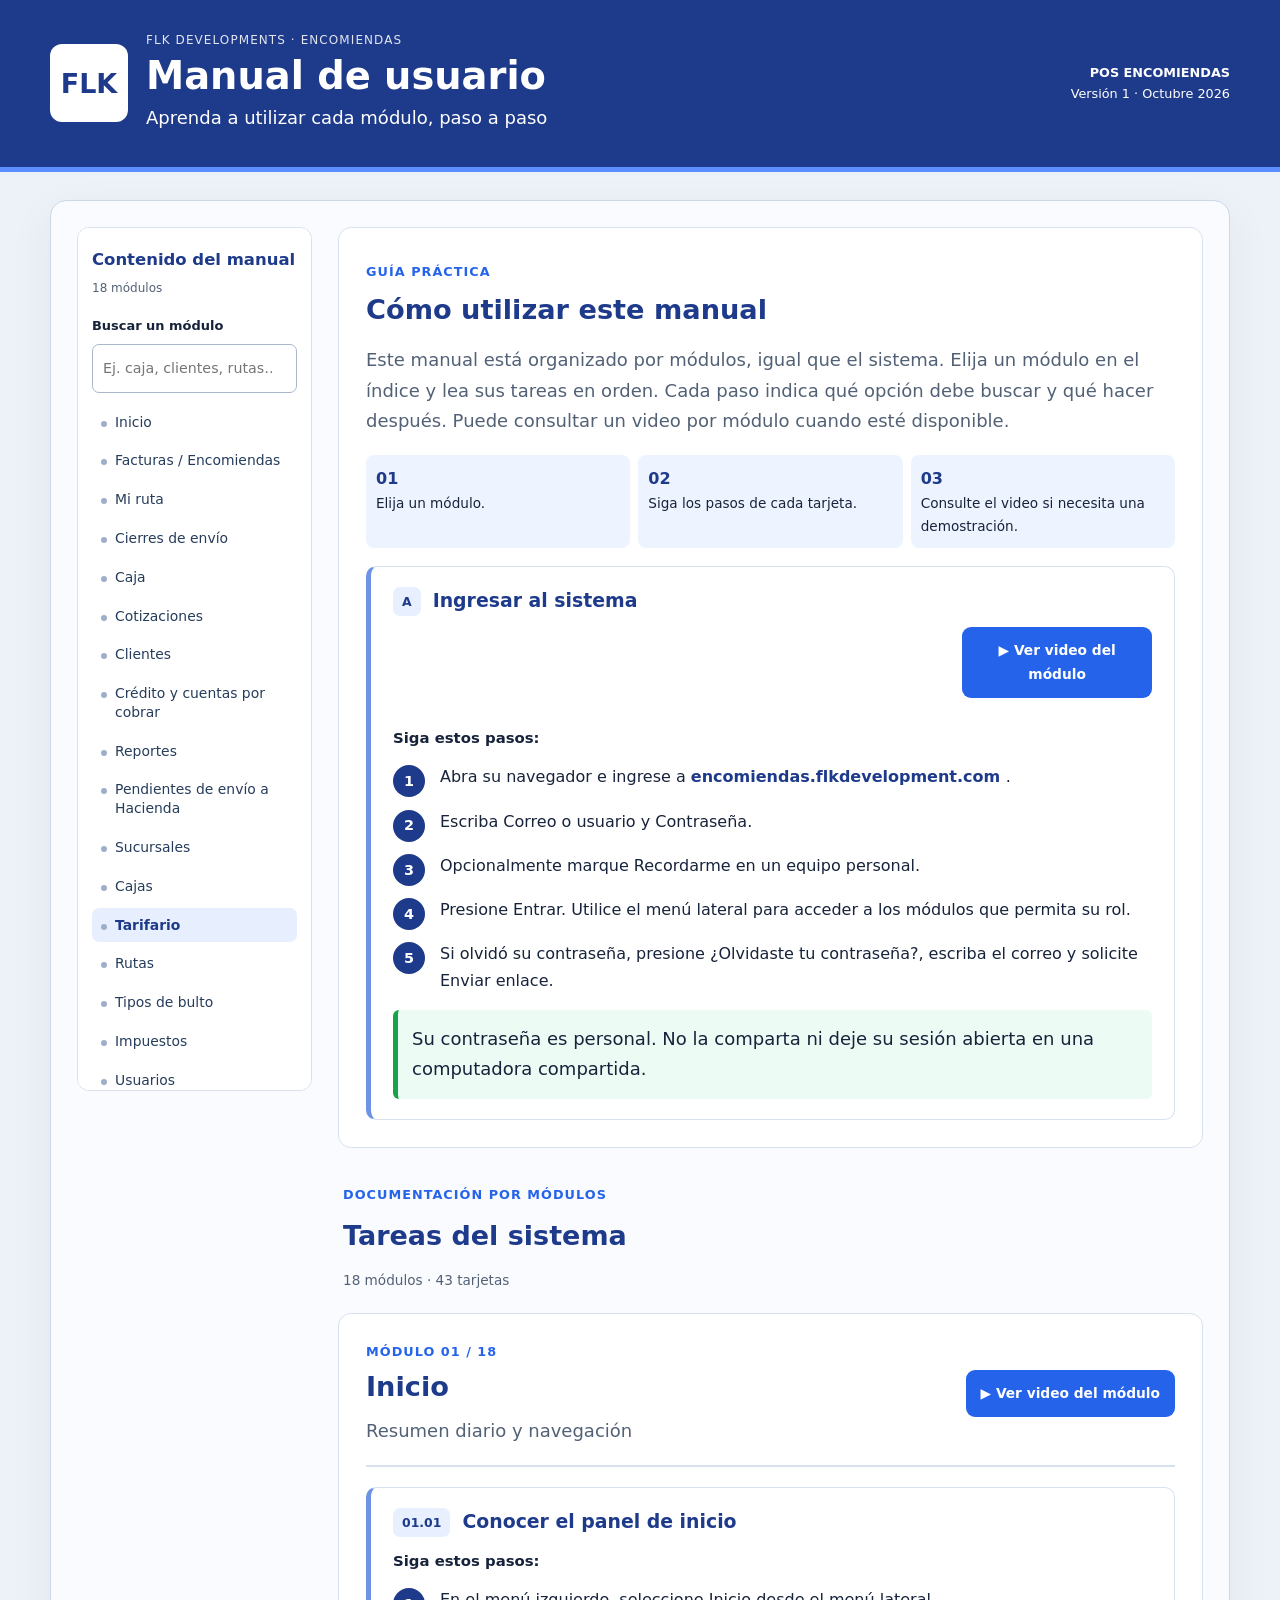
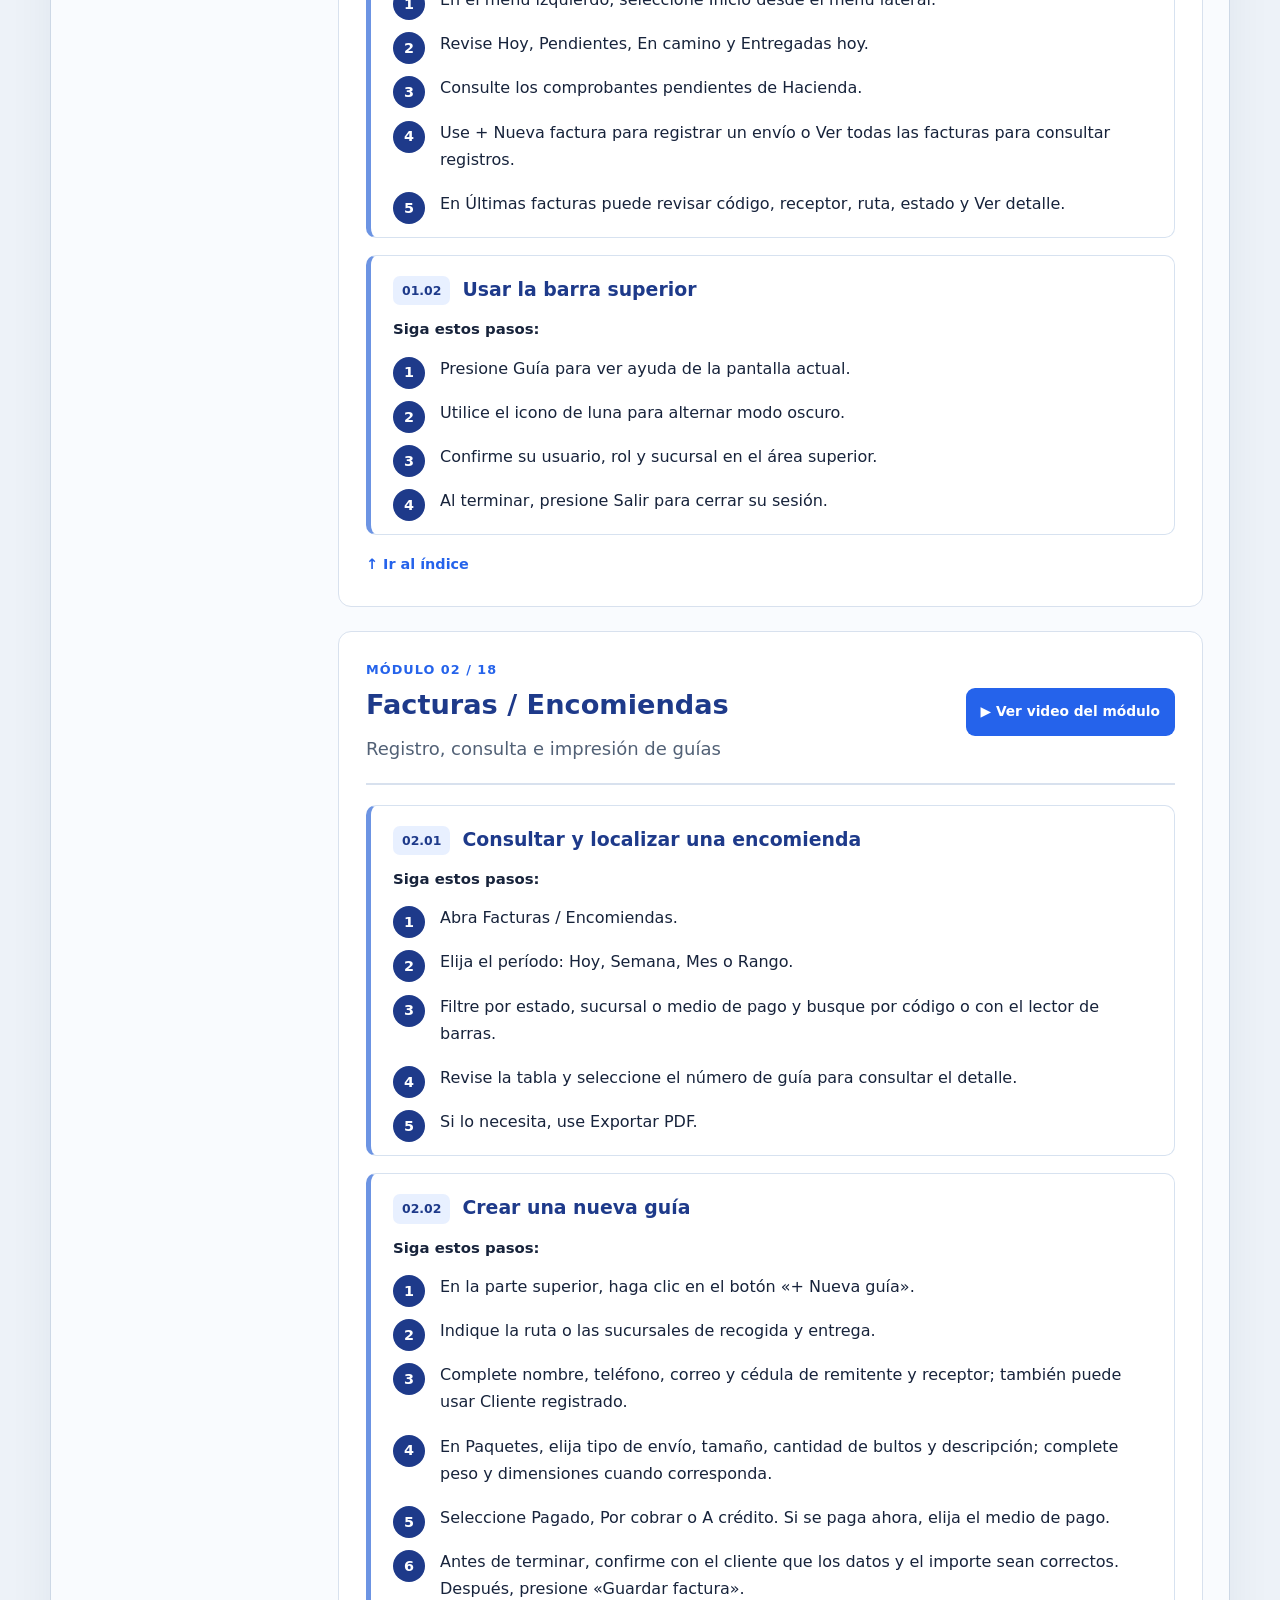
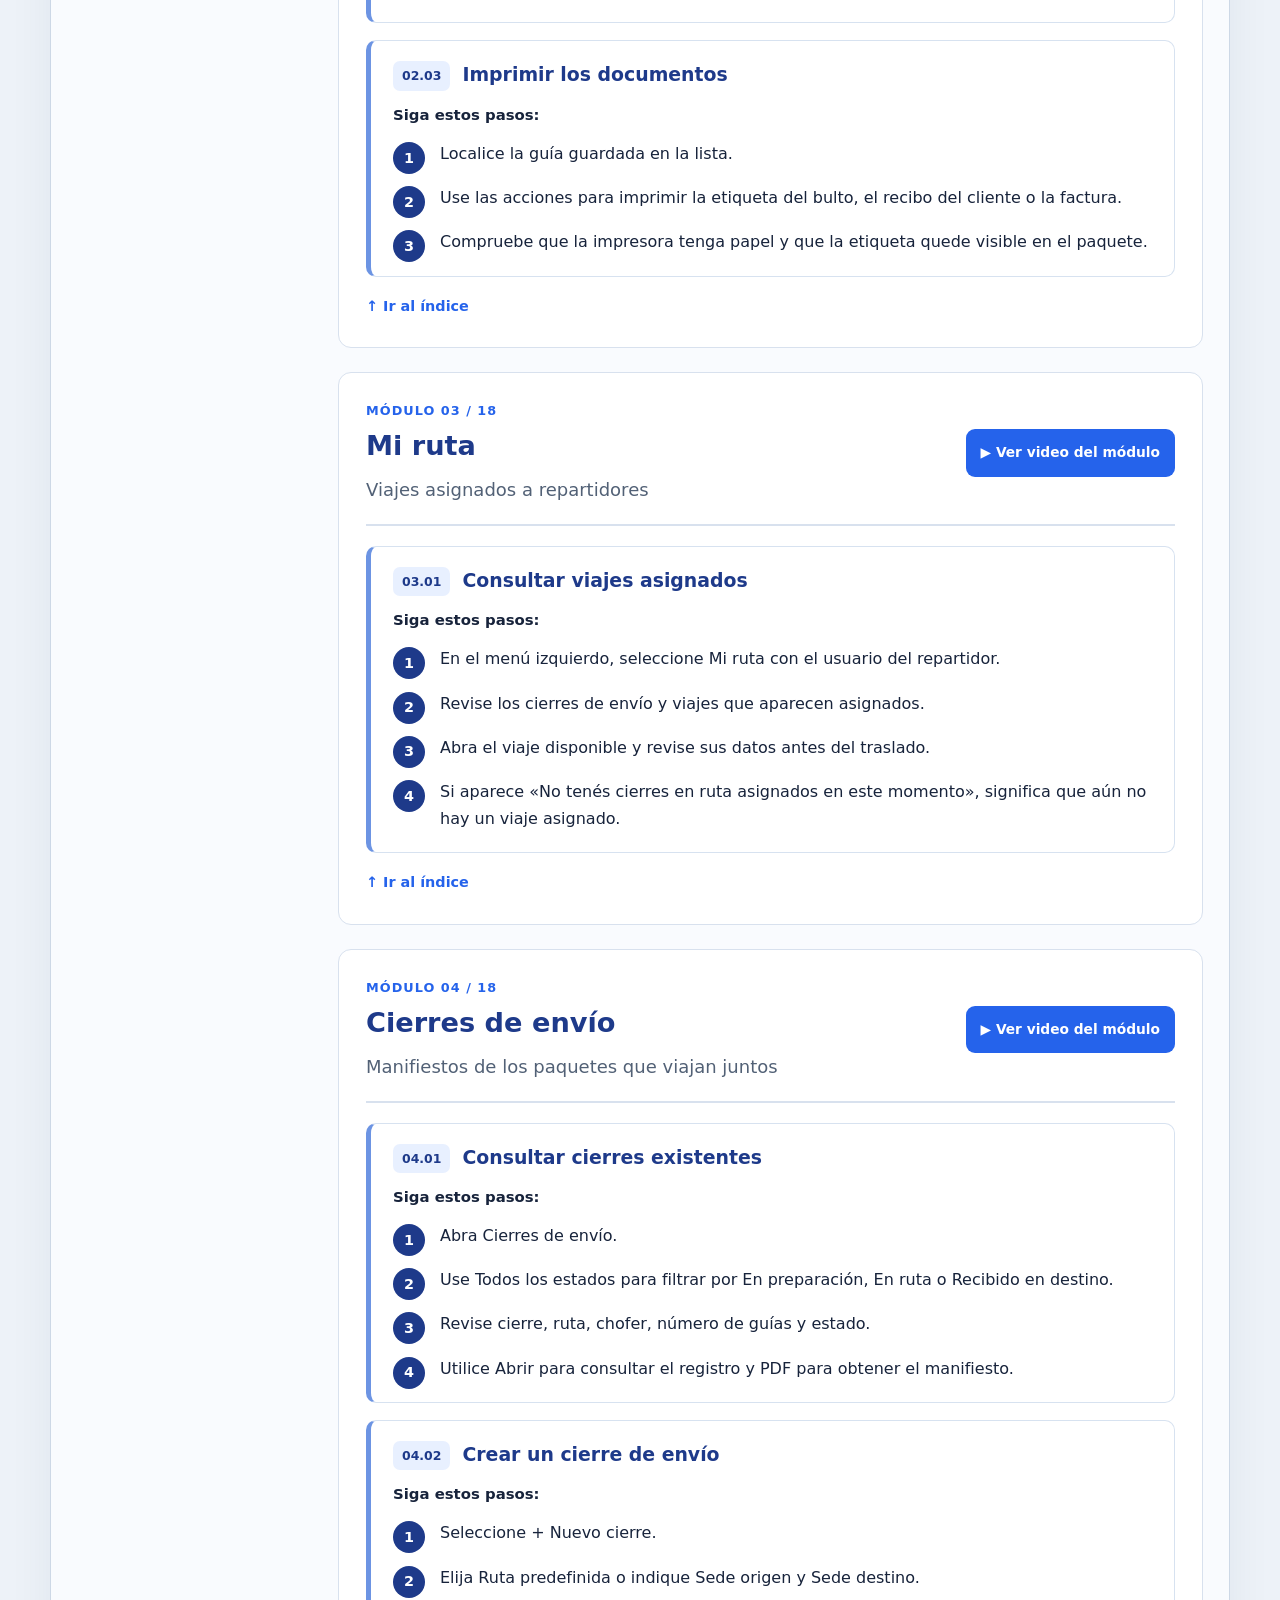
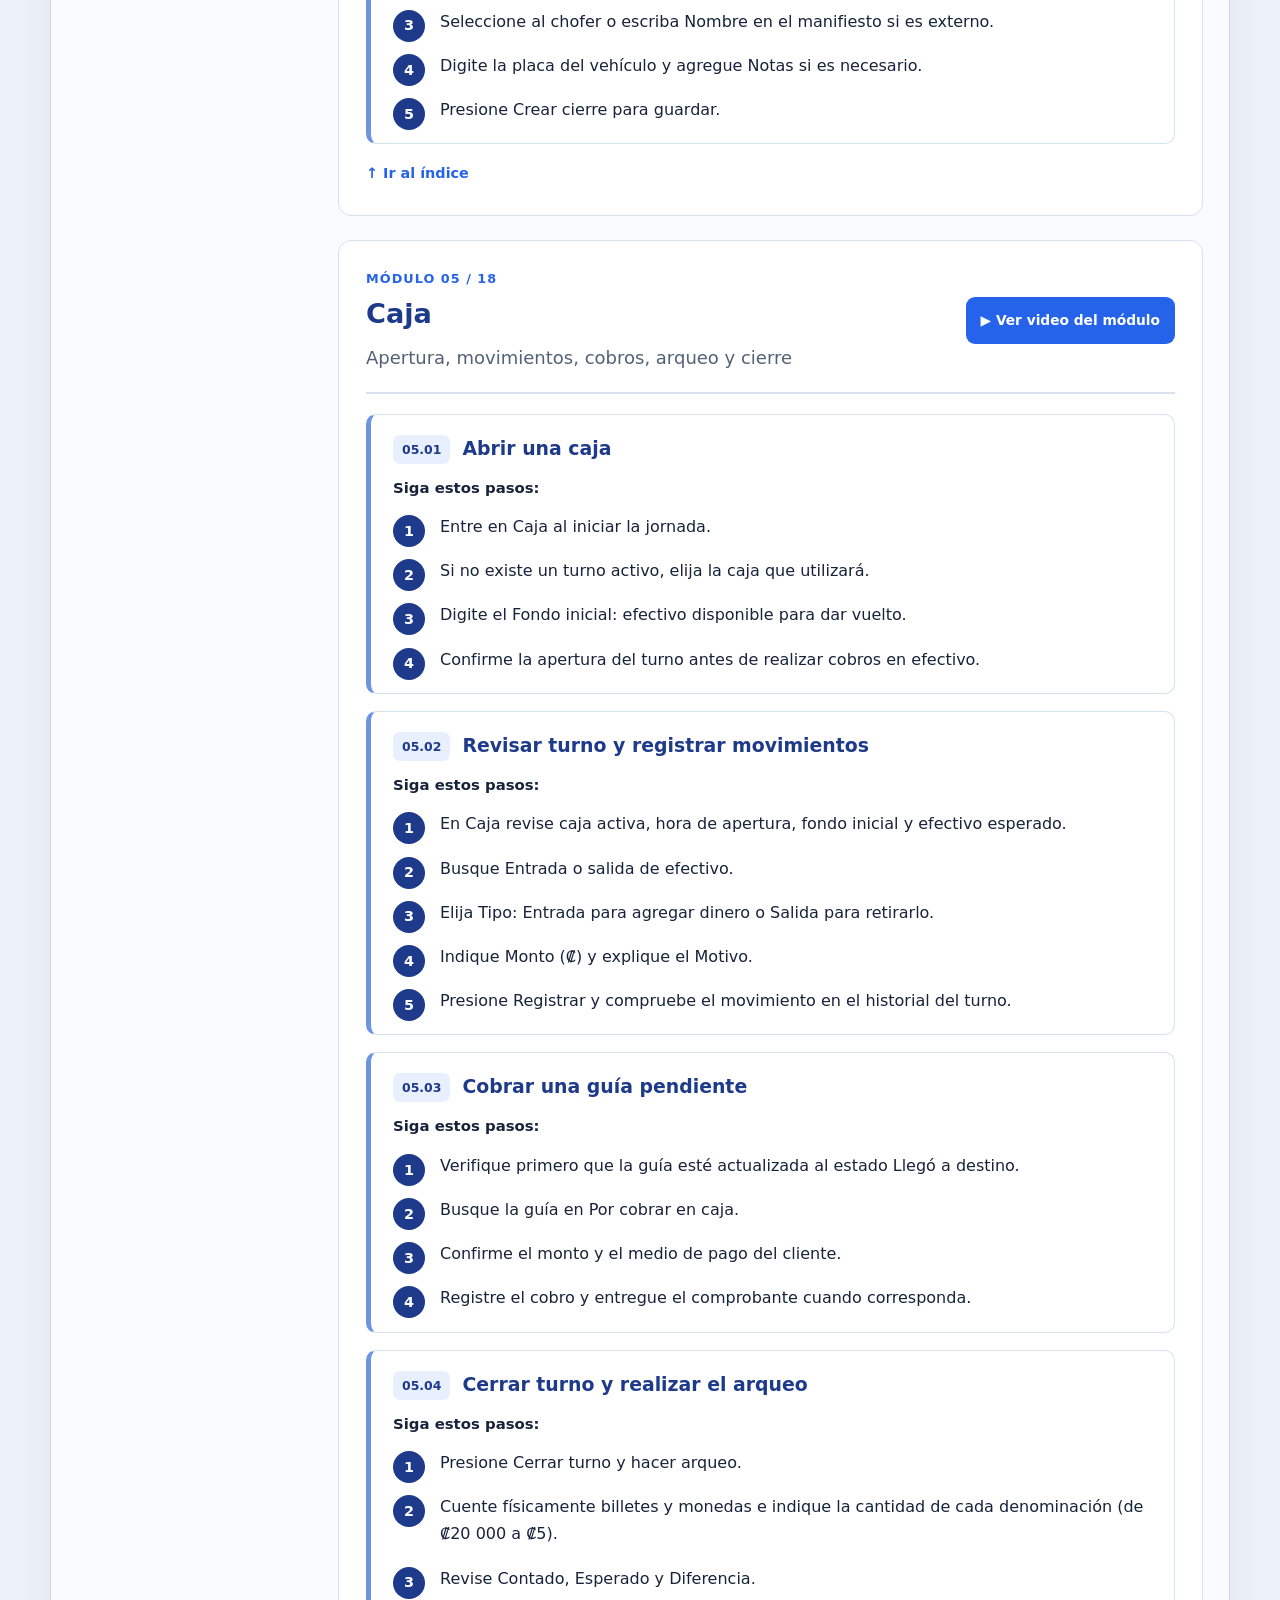
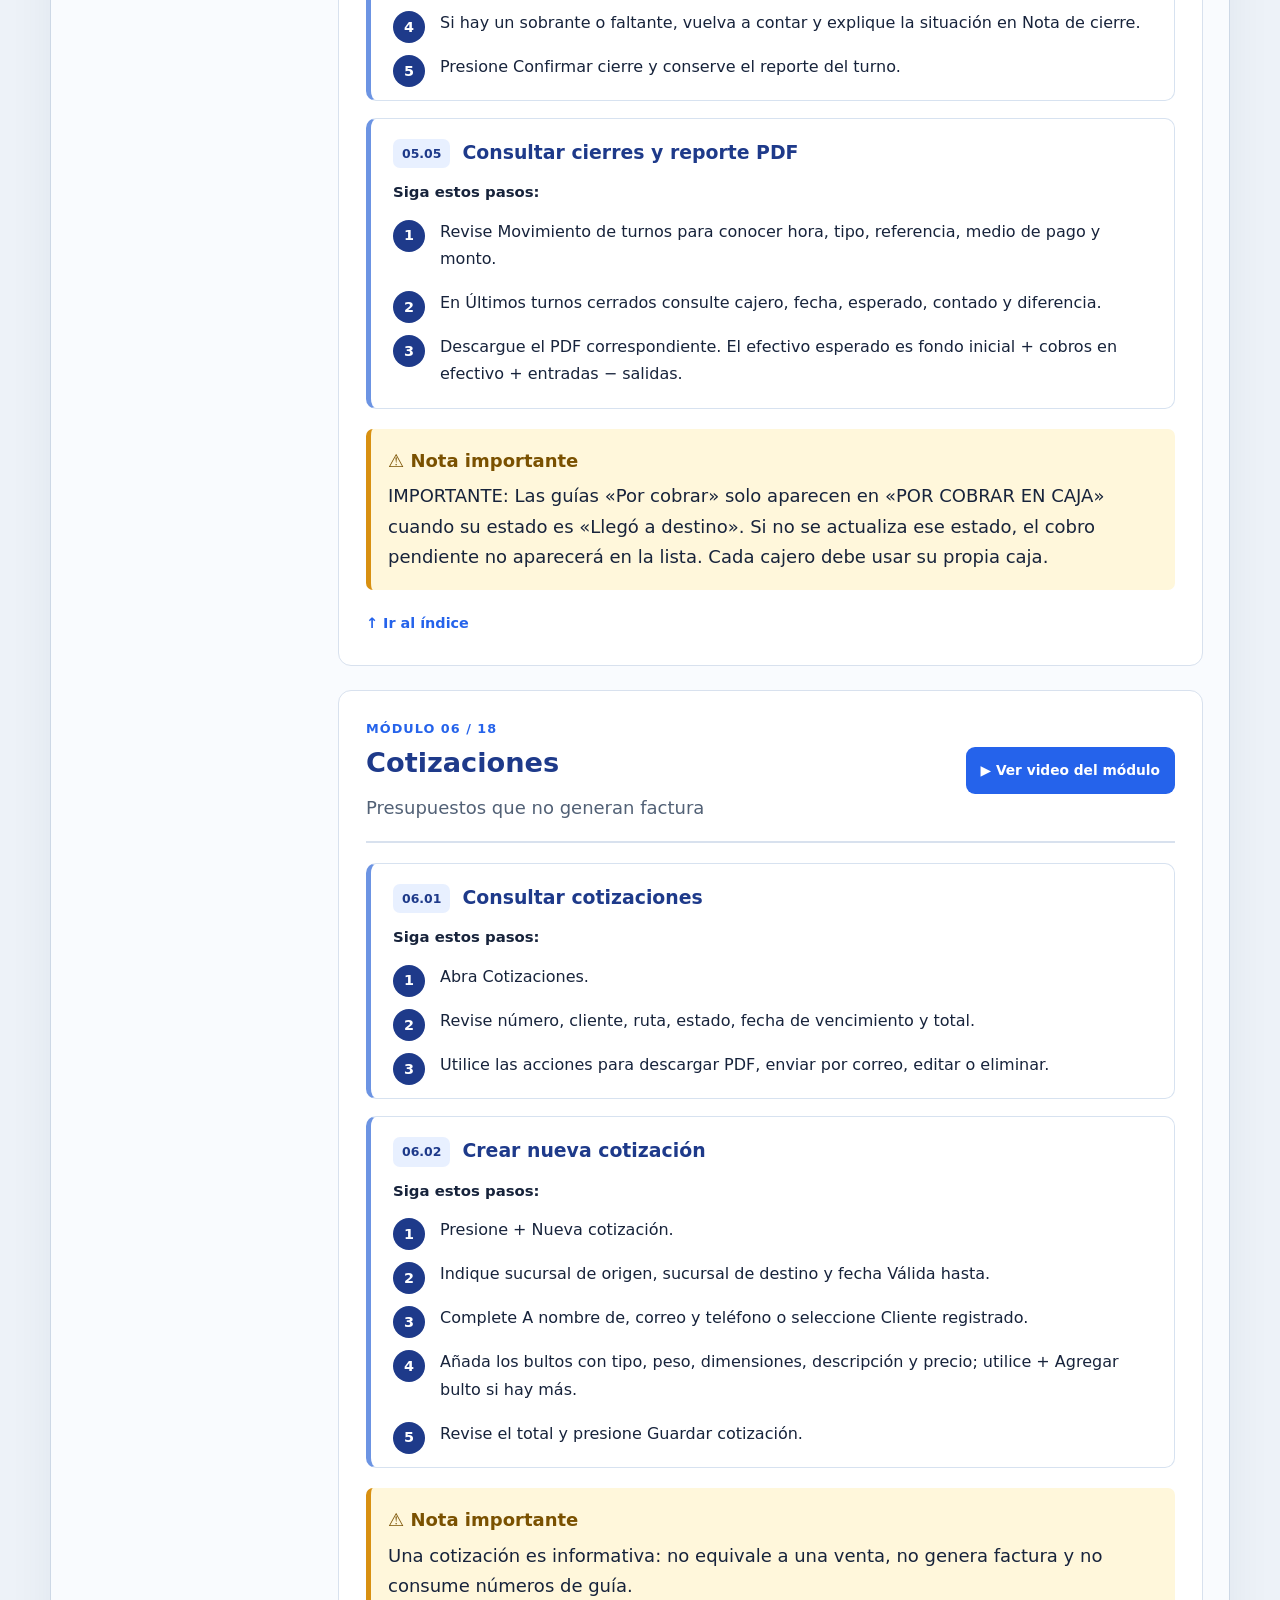
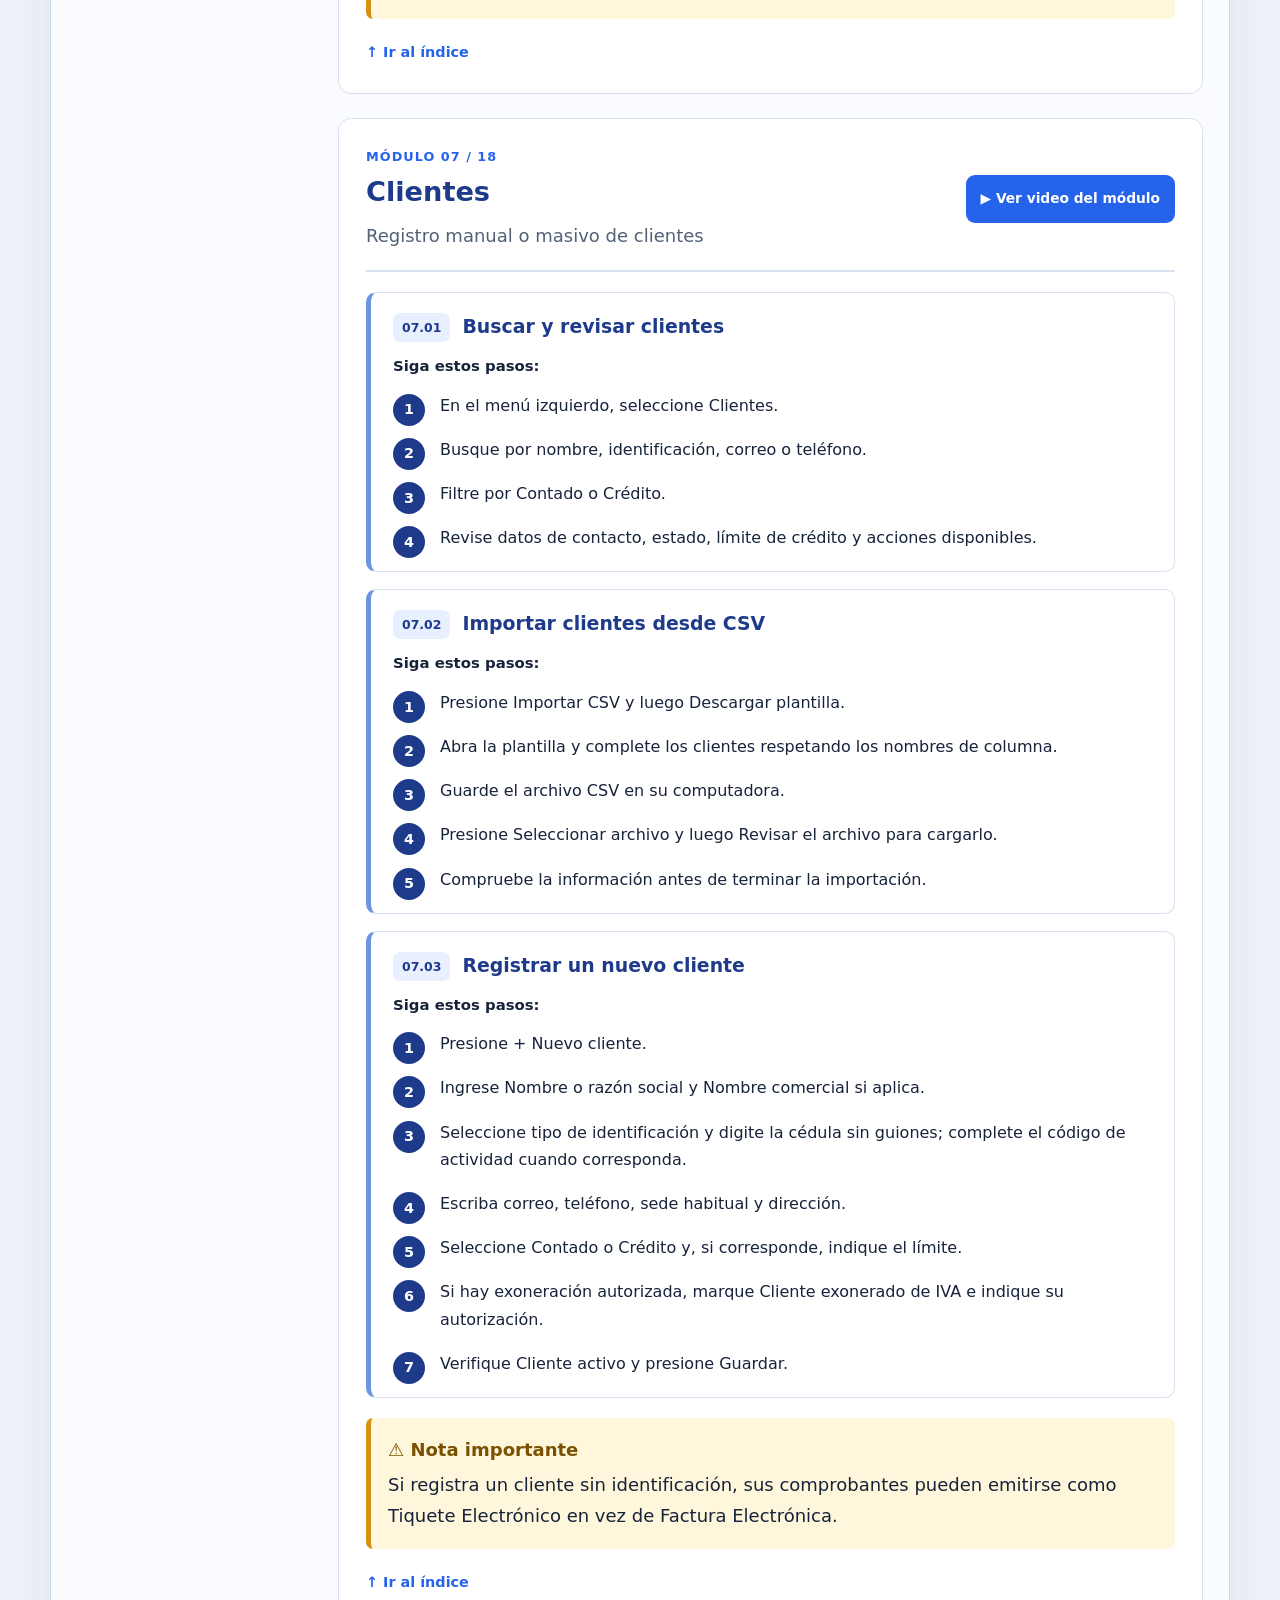
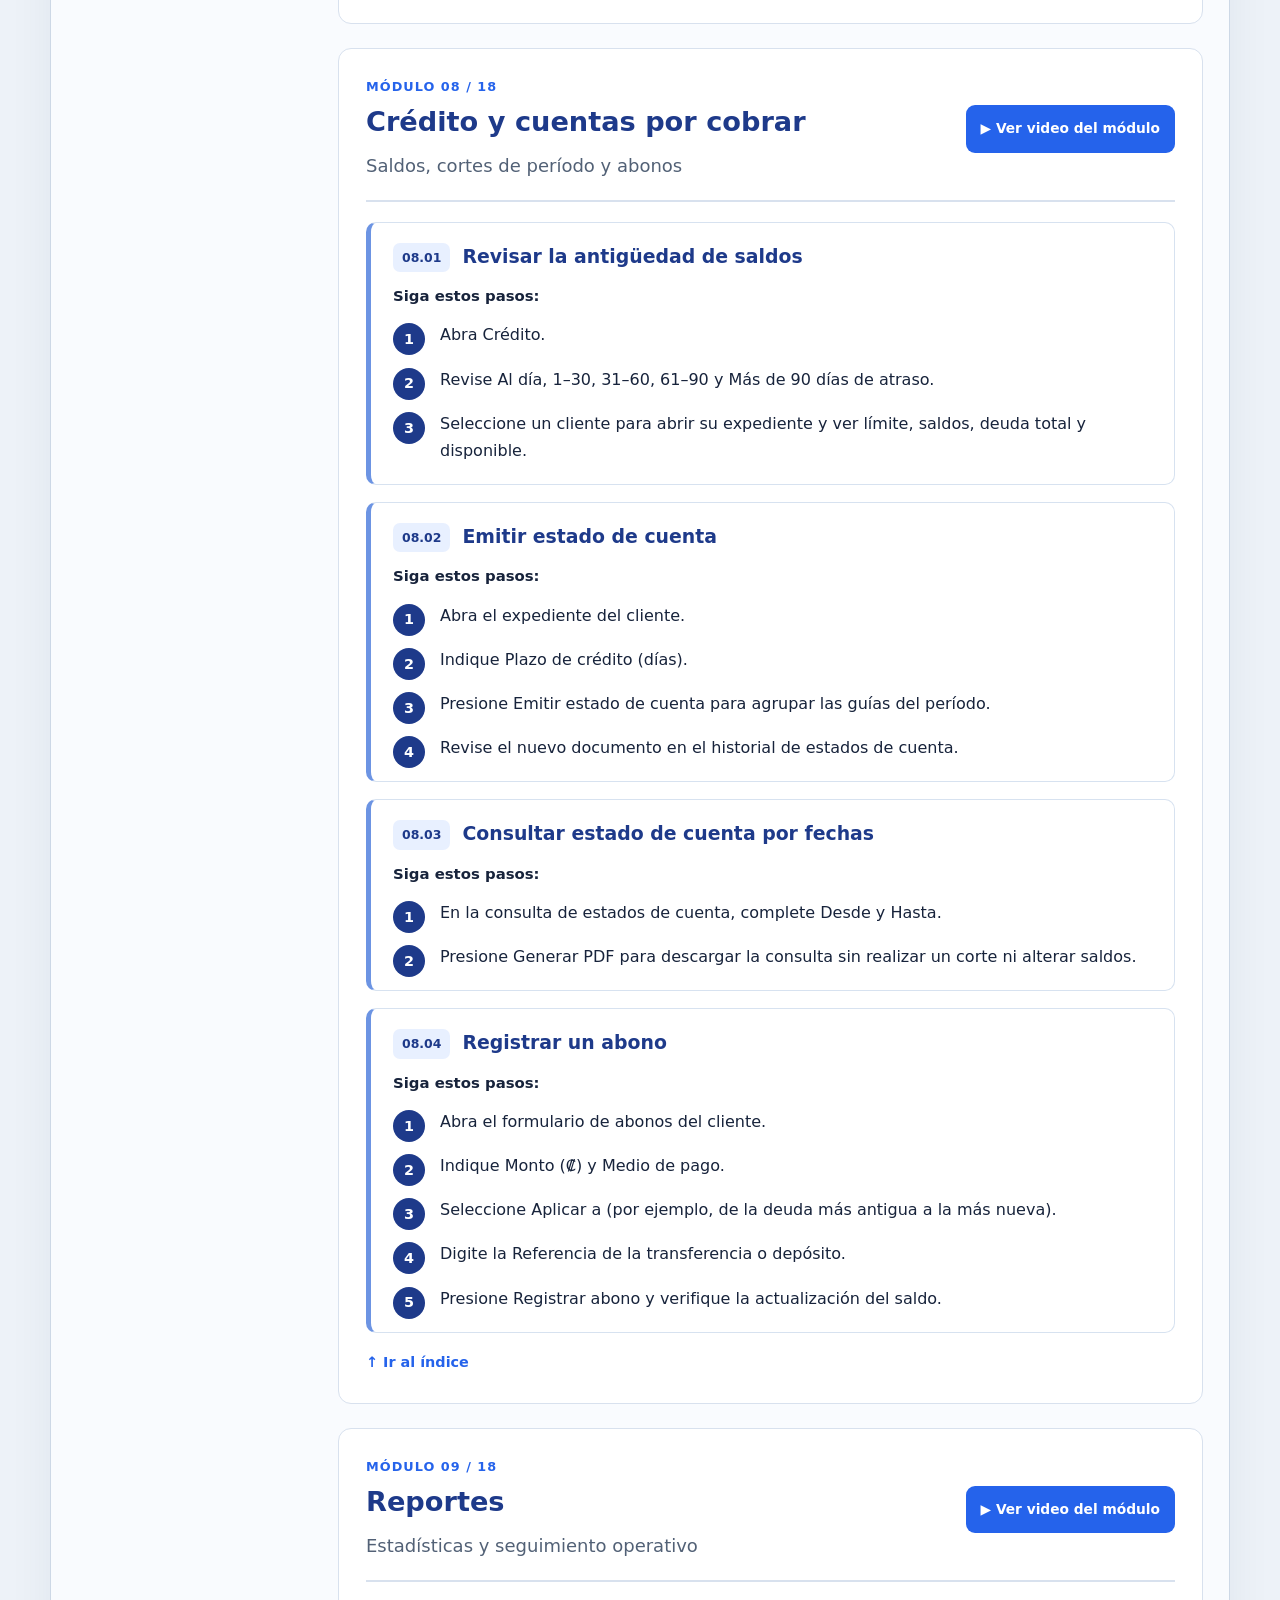
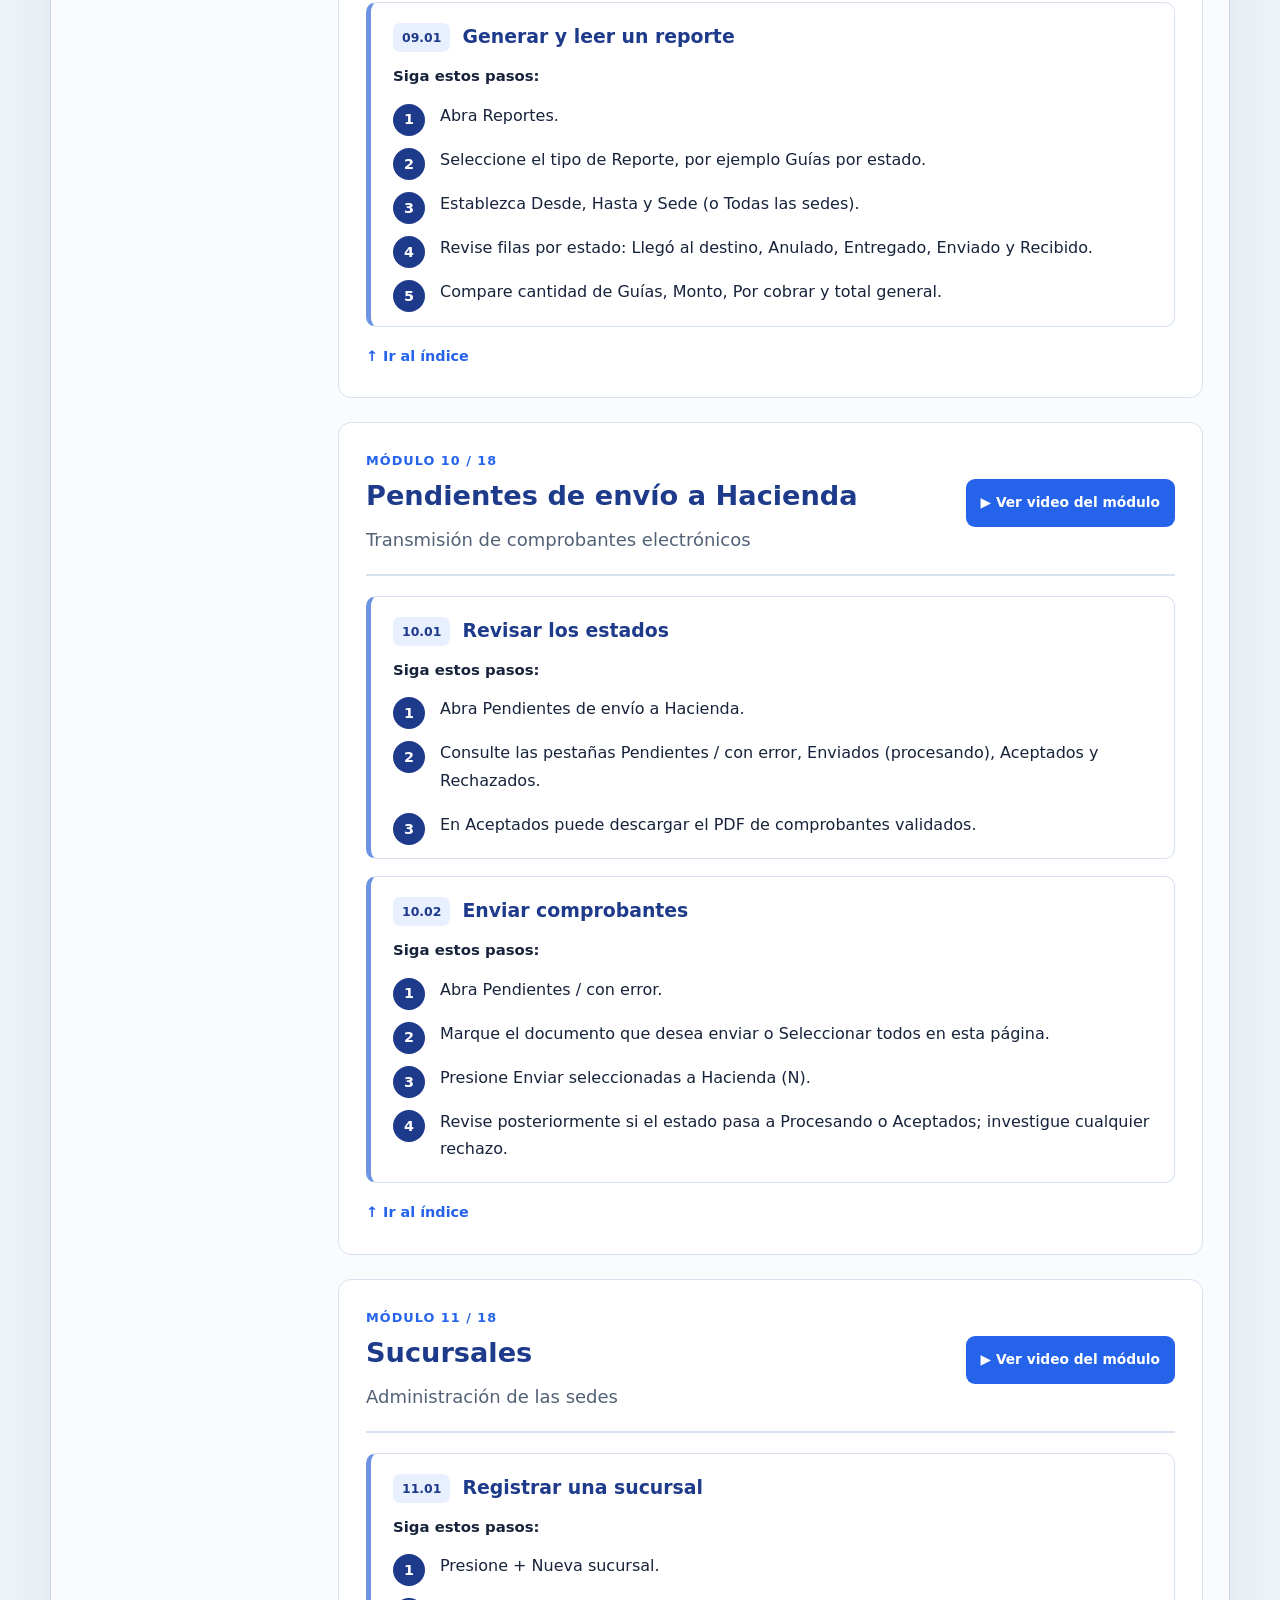
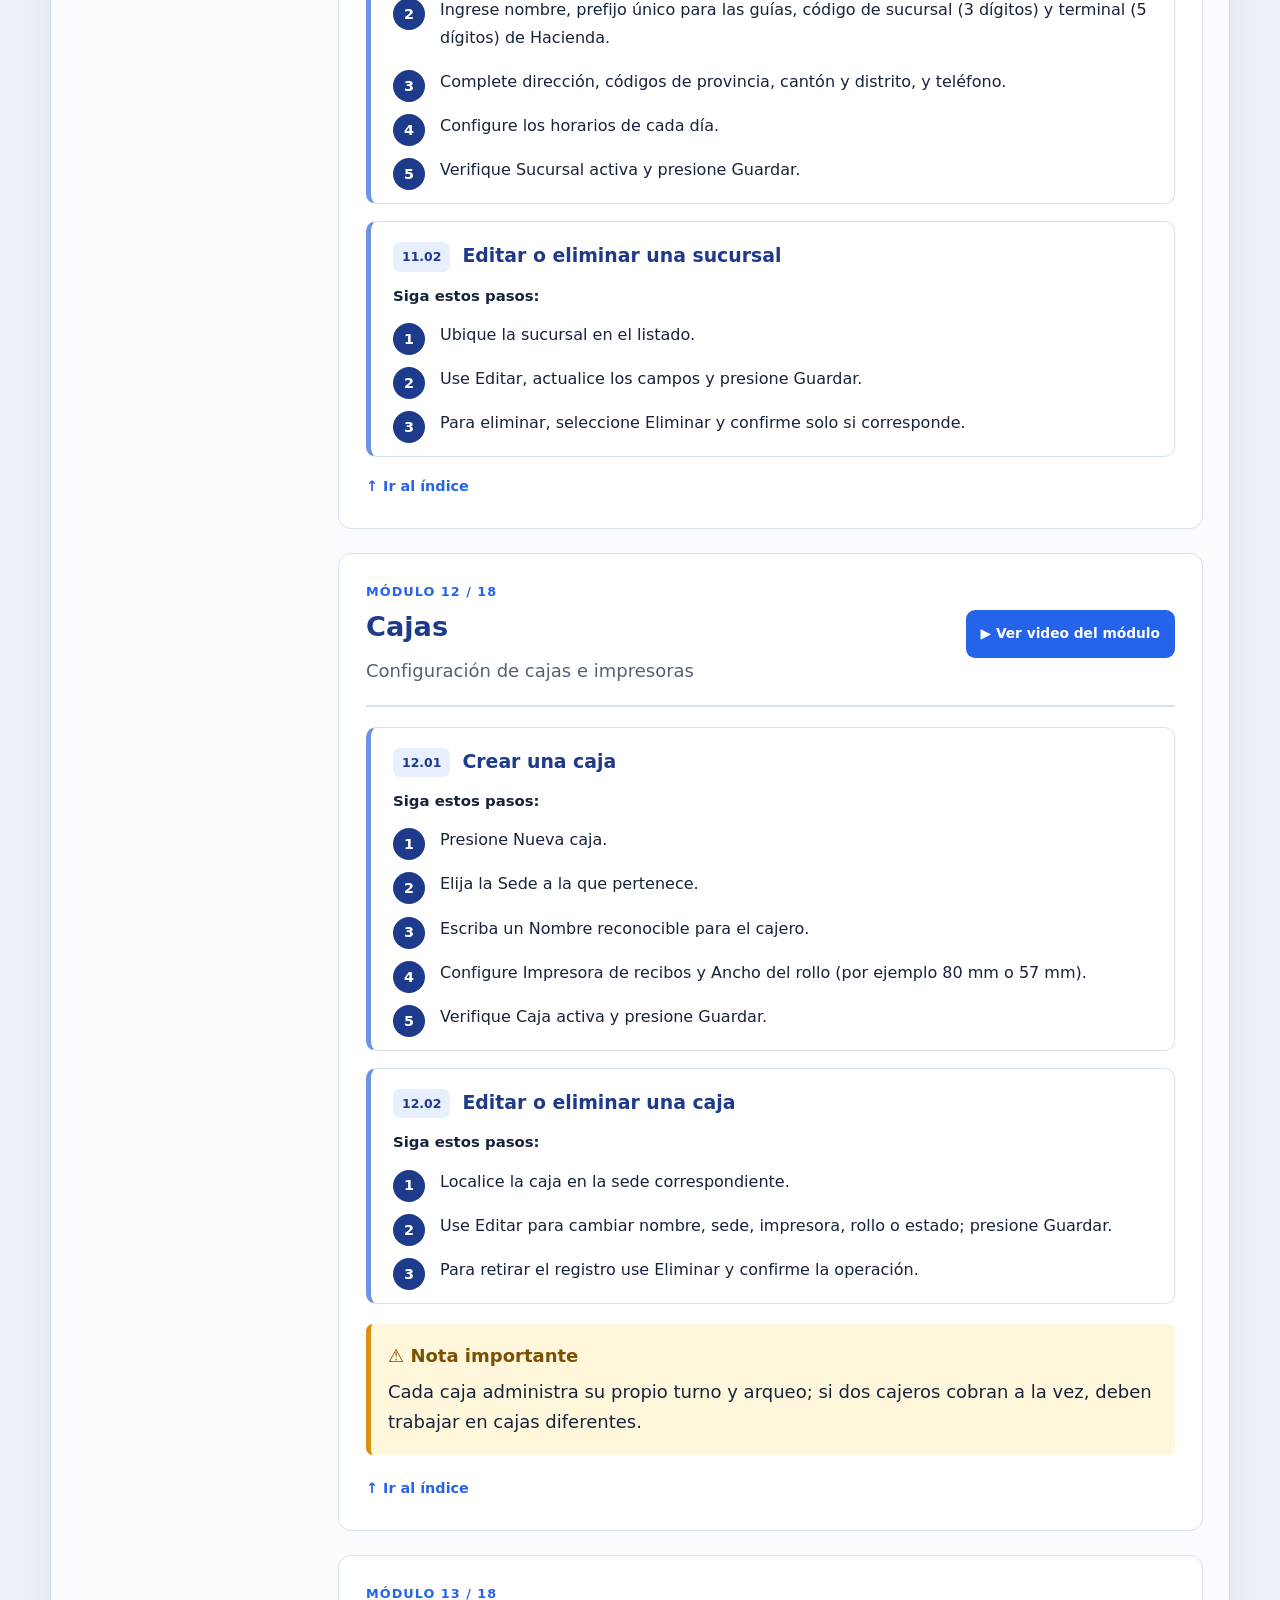
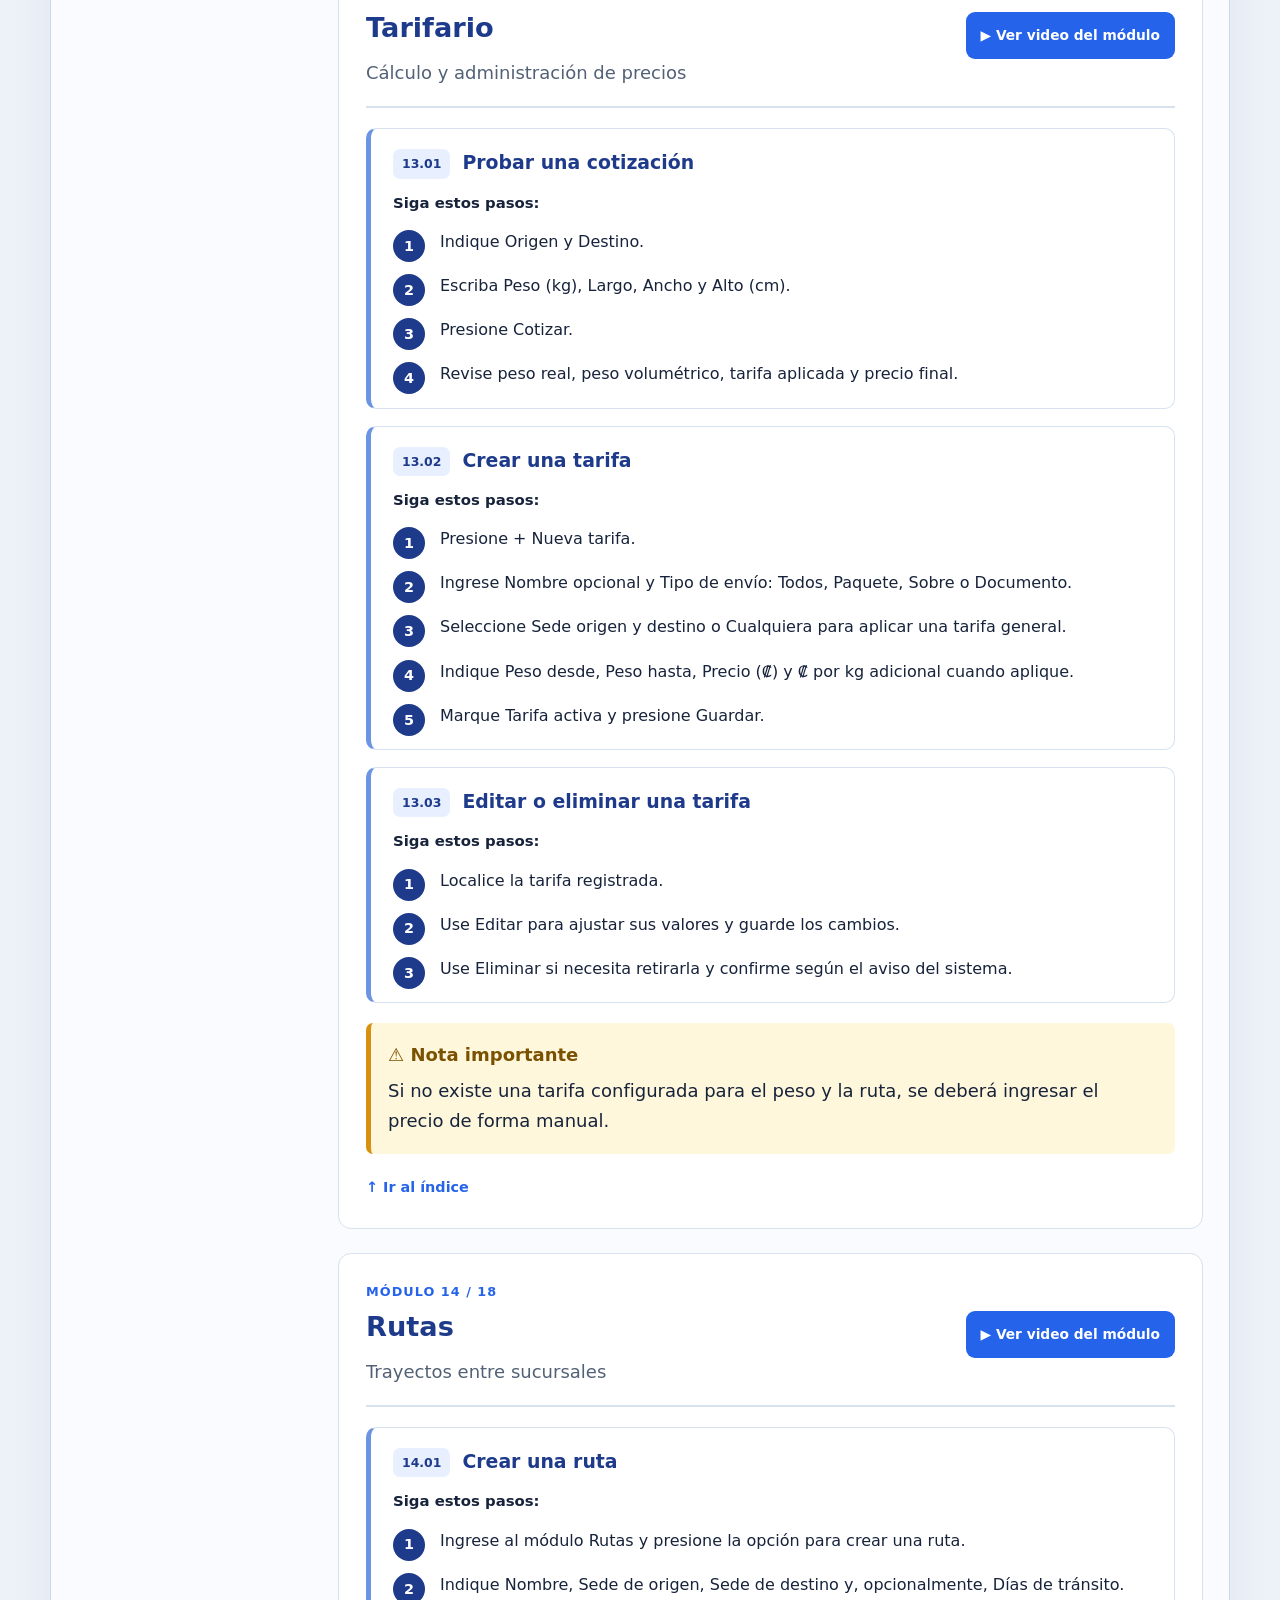
==== guia-de-encomiendas.html @ a9e30fba "cambio de interfaz" ====
<!DOCTYPE html>
<html lang="es">
 <head>
  <meta charset="utf-8"/>
  <meta content="width=device-width,initial-scale=1" name="viewport"/>
  <meta content="Manual de usuario interactivo del sistema POS de encomiendas" name="description"/>
  <title>
   Manual de usuario | FLK Encomiendas
  </title>
  <link href="style.css" rel="stylesheet"/>
 </head>
 <body>
  <a class="saltar" href="#contenido-principal">
   Saltar al contenido principal
  </a>
  <!-- EDITAR LOGO: reemplace imagenes/logo.png con el archivo del logo de la empresa. -->
  <header class="banner" id="arriba">
   <div class="banner-inner">
    <div class="identity">
     <div class="logo-slot">
      <img alt="Logo de la empresa" onerror="this.hidden=true;this.nextElementSibling.hidden=false" src="imagenes/logo.png"/>
      <span class="logo-fallback" hidden="">
       FLK
      </span>
     </div>
     <div>
      <span class="brand-small">
       FLK DEVELOPMENTS &middot; ENCOMIENDAS
      </span>
      <h1>
       Manual de usuario
      </h1>
      <p>
       Aprenda a utilizar cada m&oacute;dulo, paso a paso
      </p>
     </div>
    </div>
    <div class="version">
     POS ENCOMIENDAS
     <span>
      Versi&oacute;n 1 &middot; Octubre 2026
     </span>
    </div>
   </div>
  </header>
  <div class="page-layout">
   <aside aria-label="&Iacute;ndice del manual" class="sidebar" id="contenido">
    <div class="sidebar-sticky">
     <div class="sidebar-top">
      <h2>
       Contenido del manual
      </h2>
      <span>
       18 m&oacute;dulos
      </span>
     </div>
     <label class="search-label" for="buscador">
      Buscar un m&oacute;dulo
     </label>
     <input autocomplete="off" id="buscador" placeholder="Ej. caja, clientes, rutas&hellip;" type="search"/>
     <nav id="module-nav">
      <a class="nav-link" href="#mod-inicio">
       <span class="nav-dot">
       </span>
       Inicio
      </a>
      <a class="nav-link" href="#mod-facturas">
       <span class="nav-dot">
       </span>
       Facturas / Encomiendas
      </a>
      <a class="nav-link" href="#mod-mi-ruta">
       <span class="nav-dot">
       </span>
       Mi ruta
      </a>
      <a class="nav-link" href="#mod-cierres-envio">
       <span class="nav-dot">
       </span>
       Cierres de env&iacute;o
      </a>
      <a class="nav-link" href="#mod-caja">
       <span class="nav-dot">
       </span>
       Caja
      </a>
      <a class="nav-link" href="#mod-cotizaciones">
       <span class="nav-dot">
       </span>
       Cotizaciones
      </a>
      <a class="nav-link" href="#mod-clientes">
       <span class="nav-dot">
       </span>
       Clientes
      </a>
      <a class="nav-link" href="#mod-credito">
       <span class="nav-dot">
       </span>
       Cr&eacute;dito y cuentas por cobrar
      </a>
      <a class="nav-link" href="#mod-reportes">
       <span class="nav-dot">
       </span>
       Reportes
      </a>
      <a class="nav-link" href="#mod-hacienda">
       <span class="nav-dot">
       </span>
       Pendientes de env&iacute;o a Hacienda
      </a>
      <a class="nav-link" href="#mod-sucursales">
       <span class="nav-dot">
       </span>
       Sucursales
      </a>
      <a class="nav-link" href="#mod-cajas">
       <span class="nav-dot">
       </span>
       Cajas
      </a>
      <a class="nav-link" href="#mod-tarifario">
       <span class="nav-dot">
       </span>
       Tarifario
      </a>
      <a class="nav-link" href="#mod-rutas">
       <span class="nav-dot">
       </span>
       Rutas
      </a>
      <a class="nav-link" href="#mod-bultos">
       <span class="nav-dot">
       </span>
       Tipos de bulto
      </a>
      <a class="nav-link" href="#mod-impuestos">
       <span class="nav-dot">
       </span>
       Impuestos
      </a>
      <a class="nav-link" href="#mod-usuarios">
       <span class="nav-dot">
       </span>
       Usuarios
      </a>
      <a class="nav-link" href="#mod-actividad">
       <span class="nav-dot">
       </span>
       Actividad de usuarios
      </a>
     </nav>
     <div class="sidebar-links">
      <a href="#acceso">
       Acceso al sistema
      </a>
      <a href="#problemas">
       Soluci&oacute;n de problemas
      </a>
      <a href="#faq">
       Preguntas frecuentes
      </a>
      <a href="#glosario">
       Glosario
      </a>
     </div>
    </div>
   </aside>
   <main id="contenido-principal">
    <section class="welcome" id="acceso">
     <span class="eyebrow">
      GU&Iacute;A PR&Aacute;CTICA
     </span>
     <h2>
      C&oacute;mo utilizar este manual
     </h2>
     <p>
      Este manual est&aacute; organizado por m&oacute;dulos, igual que el sistema. Elija un m&oacute;dulo en el &iacute;ndice y lea sus tareas en orden. Cada paso indica qu&eacute; opci&oacute;n debe buscar y qu&eacute; hacer despu&eacute;s. Puede consultar un video por m&oacute;dulo cuando est&eacute; disponible.
     </p>
     <div class="intro-grid">
      <div>
       <b>
        01
       </b>
       <span>
        Elija un m&oacute;dulo.
       </span>
      </div>
      <div>
       <b>
        02
       </b>
       <span>
        Siga los pasos de cada tarjeta.
       </span>
      </div>
      <div>
       <b>
        03
       </b>
       <span>
        Consulte el video si necesita una demostraci&oacute;n.
       </span>
      </div>
     </div>
     <article class="task intro-card">
      <div class="task-head">
       <span class="task-number">
        A
       </span>
       
       <h3>
        Ingresar al sistema
       </h3>
      </div>
        <button class="video-btn" data-title="Facturas / Encomiendas" data-video="videos/iniciodesesion.mp4" type="button" style="margin-left: 75%; margin-bottom: 1rem;">
       ▶ Ver video del m&oacute;dulo
      </button>
      <p class="instruccion">
       Siga estos pasos:
      </p>
      <ol class="pasos">
       <li>
        Abra su navegador e ingrese a
        <strong>
         encomiendas.flkdevelopment.com
        </strong>
        .
       </li>
       <li>
        Escriba Correo o usuario y Contrase&ntilde;a.
       </li>
       <li>
        Opcionalmente marque Recordarme en un equipo personal.
       </li>
       <li>
        Presione Entrar. Utilice el men&uacute; lateral para acceder a los m&oacute;dulos que permita su rol.
       </li>
       <li>
        Si olvid&oacute; su contrase&ntilde;a, presione &iquest;Olvidaste tu contrase&ntilde;a?, escriba el correo y solicite Enviar enlace.
       </li>
      </ol>
      <p class="tip">
       Su contrase&ntilde;a es personal. No la comparta ni deje su sesi&oacute;n abierta en una computadora compartida.
      </p>
      
     </article>
     
    </section>
    <!-- MÓDULOS: cada section class="module" contiene tareas article class="task". data-video indica un único video para todo el módulo. -->
    <div class="modules-heading">
     <div>
      <span class="eyebrow">
       DOCUMENTACI&Oacute;N POR M&Oacute;DULOS
      </span>
      <h2>
       Tareas del sistema
      </h2>
     </div>
     <span class="count">
      18 m&oacute;dulos &middot; 43 tarjetas
     </span>
    </div>
    <section class="module" data-search="inicio resumen diario y navegaci&oacute;n conocer el panel de inicio usar la barra superior" id="mod-inicio">
     <div class="module-header">
      <div>
       <div class="eyebrow">
        M&Oacute;DULO 01 / 18
       </div>
       <h2>
        Inicio
       </h2>
       <p>
        Resumen diario y navegaci&oacute;n
       </p>
      </div>
      <button class="video-btn" data-title="Inicio" data-video="videos/inicio.mp4" type="button">
       ▶ Ver video del m&oacute;dulo
      </button>
     </div>
     <div class="task-grid">
      <article class="task" id="inicio-t1">
       <div class="task-head">
        <span class="task-number">
         01.01
        </span>
        <h3>
         Conocer el panel de inicio
        </h3>
       </div>
       <p class="instruccion">
        Siga estos pasos:
       </p>
       <ol class="pasos">
        <li>
         En el men&uacute; izquierdo, seleccione Inicio desde el men&uacute; lateral.
        </li>
        <li>
         Revise Hoy, Pendientes, En camino y Entregadas hoy.
        </li>
        <li>
         Consulte los comprobantes pendientes de Hacienda.
        </li>
        <li>
         Use + Nueva factura para registrar un env&iacute;o o Ver todas las facturas para consultar registros.
        </li>
        <li>
         En &Uacute;ltimas facturas puede revisar c&oacute;digo, receptor, ruta, estado y Ver detalle.
        </li>
       </ol>
      </article>
      <article class="task" id="inicio-t2">
       <div class="task-head">
        <span class="task-number">
         01.02
        </span>
        <h3>
         Usar la barra superior
        </h3>
       </div>
       <p class="instruccion">
        Siga estos pasos:
       </p>
       <ol class="pasos">
        <li>
         Presione Gu&iacute;a para ver ayuda de la pantalla actual.
        </li>
        <li>
         Utilice el icono de luna para alternar modo oscuro.
        </li>
        <li>
         Confirme su usuario, rol y sucursal en el &aacute;rea superior.
        </li>
        <li>
         Al terminar, presione Salir para cerrar su sesi&oacute;n.
        </li>
       </ol>
      </article>
     </div>
     <a class="back-link" href="#contenido">
      &uarr; Ir al &iacute;ndice
     </a>
    </section>
    <section class="module" data-search="facturas / encomiendas registro, consulta e impresi&oacute;n de gu&iacute;as consultar y localizar una encomienda crear una nueva gu&iacute;a imprimir los documentos" id="mod-facturas">
     <div class="module-header">
      <div>
       <div class="eyebrow">
        M&Oacute;DULO 02 / 18
       </div>
       <h2>
        Facturas / Encomiendas
       </h2>
       <p>
        Registro, consulta e impresi&oacute;n de gu&iacute;as
       </p>
      </div>
      <button class="video-btn" data-title="Facturas / Encomiendas" data-video="videos/facturas.mp4" type="button">
       ▶ Ver video del m&oacute;dulo
      </button>
     </div>
     <div class="task-grid">
      <article class="task" id="facturas-t1">
       <div class="task-head">
        <span class="task-number">
         02.01
        </span>
        <h3>
         Consultar y localizar una encomienda
        </h3>
       </div>
       <p class="instruccion">
        Siga estos pasos:
       </p>
       <ol class="pasos">
        <li>
         Abra Facturas / Encomiendas.
        </li>
        <li>
         Elija el per&iacute;odo: Hoy, Semana, Mes o Rango.
        </li>
        <li>
         Filtre por estado, sucursal o medio de pago y busque por c&oacute;digo o con el lector de barras.
        </li>
        <li>
         Revise la tabla y seleccione el n&uacute;mero de gu&iacute;a para consultar el detalle.
        </li>
        <li>
         Si lo necesita, use Exportar PDF.
        </li>
       </ol>
      </article>
      <article class="task" id="facturas-t2">
       <div class="task-head">
        <span class="task-number">
         02.02
        </span>
        <h3>
         Crear una nueva gu&iacute;a
        </h3>
       </div>
       <p class="instruccion">
        Siga estos pasos:
       </p>
       <ol class="pasos">
        <li>
         En la parte superior, haga clic en el bot&oacute;n &laquo;+ Nueva gu&iacute;a&raquo;.
        </li>
        <li>
         Indique la ruta o las sucursales de recogida y entrega.
        </li>
        <li>
         Complete nombre, tel&eacute;fono, correo y c&eacute;dula de remitente y receptor; tambi&eacute;n puede usar Cliente registrado.
        </li>
        <li>
         En Paquetes, elija tipo de env&iacute;o, tama&ntilde;o, cantidad de bultos y descripci&oacute;n; complete peso y dimensiones cuando corresponda.
        </li>
        <li>
         Seleccione Pagado, Por cobrar o A cr&eacute;dito. Si se paga ahora, elija el medio de pago.
        </li>
        <li>
         Antes de terminar, confirme con el cliente que los datos y el importe sean correctos. Despu&eacute;s, presione &laquo;Guardar factura&raquo;.
        </li>
       </ol>
      </article>
      <article class="task" id="facturas-t3">
       <div class="task-head">
        <span class="task-number">
         02.03
        </span>
        <h3>
         Imprimir los documentos
        </h3>
       </div>
       <p class="instruccion">
        Siga estos pasos:
       </p>
       <ol class="pasos">
        <li>
         Localice la gu&iacute;a guardada en la lista.
        </li>
        <li>
         Use las acciones para imprimir la etiqueta del bulto, el recibo del cliente o la factura.
        </li>
        <li>
         Compruebe que la impresora tenga papel y que la etiqueta quede visible en el paquete.
        </li>
       </ol>
      </article>
     </div>
     <a class="back-link" href="#contenido">
      &uarr; Ir al &iacute;ndice
     </a>
    </section>
    <section class="module" data-search="mi ruta viajes asignados a repartidores consultar viajes asignados" id="mod-mi-ruta">
     <div class="module-header">
      <div>
       <div class="eyebrow">
        M&Oacute;DULO 03 / 18
       </div>
       <h2>
        Mi ruta
       </h2>
       <p>
        Viajes asignados a repartidores
       </p>
      </div>
      <button class="video-btn" data-title="Mi ruta" data-video="videos/mi-ruta.mp4" type="button">
       ▶ Ver video del m&oacute;dulo
      </button>
     </div>
     <div class="task-grid">
      <article class="task" id="mi-ruta-t1">
       <div class="task-head">
        <span class="task-number">
         03.01
        </span>
        <h3>
         Consultar viajes asignados
        </h3>
       </div>
       <p class="instruccion">
        Siga estos pasos:
       </p>
       <ol class="pasos">
        <li>
         En el men&uacute; izquierdo, seleccione Mi ruta con el usuario del repartidor.
        </li>
        <li>
         Revise los cierres de env&iacute;o y viajes que aparecen asignados.
        </li>
        <li>
         Abra el viaje disponible y revise sus datos antes del traslado.
        </li>
        <li>
         Si aparece &laquo;No ten&eacute;s cierres en ruta asignados en este momento&raquo;, significa que a&uacute;n no hay un viaje asignado.
        </li>
       </ol>
      </article>
     </div>
     <a class="back-link" href="#contenido">
      &uarr; Ir al &iacute;ndice
     </a>
    </section>
    <section class="module" data-search="cierres de env&iacute;o manifiestos de los paquetes que viajan juntos consultar cierres existentes crear un cierre de env&iacute;o" id="mod-cierres-envio">
     <div class="module-header">
      <div>
       <div class="eyebrow">
        M&Oacute;DULO 04 / 18
       </div>
       <h2>
        Cierres de env&iacute;o
       </h2>
       <p>
        Manifiestos de los paquetes que viajan juntos
       </p>
      </div>
      <button class="video-btn" data-title="Cierres de env&iacute;o" data-video="videos/cierres-envio.mp4" type="button">
       ▶ Ver video del m&oacute;dulo
      </button>
     </div>
     <div class="task-grid">
      <article class="task" id="cierres-envio-t1">
       <div class="task-head">
        <span class="task-number">
         04.01
        </span>
        <h3>
         Consultar cierres existentes
        </h3>
       </div>
       <p class="instruccion">
        Siga estos pasos:
       </p>
       <ol class="pasos">
        <li>
         Abra Cierres de env&iacute;o.
        </li>
        <li>
         Use Todos los estados para filtrar por En preparaci&oacute;n, En ruta o Recibido en destino.
        </li>
        <li>
         Revise cierre, ruta, chofer, n&uacute;mero de gu&iacute;as y estado.
        </li>
        <li>
         Utilice Abrir para consultar el registro y PDF para obtener el manifiesto.
        </li>
       </ol>
      </article>
      <article class="task" id="cierres-envio-t2">
       <div class="task-head">
        <span class="task-number">
         04.02
        </span>
        <h3>
         Crear un cierre de env&iacute;o
        </h3>
       </div>
       <p class="instruccion">
        Siga estos pasos:
       </p>
       <ol class="pasos">
        <li>
         Seleccione + Nuevo cierre.
        </li>
        <li>
         Elija Ruta predefinida o indique Sede origen y Sede destino.
        </li>
        <li>
         Seleccione al chofer o escriba Nombre en el manifiesto si es externo.
        </li>
        <li>
         Digite la placa del veh&iacute;culo y agregue Notas si es necesario.
        </li>
        <li>
         Presione Crear cierre para guardar.
        </li>
       </ol>
      </article>
     </div>
     <a class="back-link" href="#contenido">
      &uarr; Ir al &iacute;ndice
     </a>
    </section>
    <section class="module" data-search="caja apertura, movimientos, cobros, arqueo y cierre abrir una caja revisar turno y registrar movimientos cobrar una gu&iacute;a pendiente cerrar turno y realizar el arqueo consultar cierres y reporte pdf" id="mod-caja">
     <div class="module-header">
      <div>
       <div class="eyebrow">
        M&Oacute;DULO 05 / 18
       </div>
       <h2>
        Caja
       </h2>
       <p>
        Apertura, movimientos, cobros, arqueo y cierre
       </p>
      </div>
    <button class="video-btn" data-title="Caja" data-video="videos/caja.mp4" type="button">
       ▶ Ver video del m&oacute;dulo
      </button>
     </div>
     <div class="task-grid">
      <article class="task" id="caja-t1">
       <div class="task-head">
        <span class="task-number">
         05.01
        </span>
        <h3>
         Abrir una caja
        </h3>
       </div>
       <p class="instruccion">
        Siga estos pasos:
       </p>
       <ol class="pasos">
        <li>
         Entre en Caja al iniciar la jornada.
        </li>
        <li>
         Si no existe un turno activo, elija la caja que utilizar&aacute;.
        </li>
        <li>
         Digite el Fondo inicial: efectivo disponible para dar vuelto.
        </li>
        <li>
         Confirme la apertura del turno antes de realizar cobros en efectivo.
        </li>
       </ol>
      </article>
      <article class="task" id="caja-t2">
       <div class="task-head">
        <span class="task-number">
         05.02
        </span>
        <h3>
         Revisar turno y registrar movimientos
        </h3>
       </div>
       <p class="instruccion">
        Siga estos pasos:
       </p>
       <ol class="pasos">
        <li>
         En Caja revise caja activa, hora de apertura, fondo inicial y efectivo esperado.
        </li>
        <li>
         Busque Entrada o salida de efectivo.
        </li>
        <li>
         Elija Tipo: Entrada para agregar dinero o Salida para retirarlo.
        </li>
        <li>
         Indique Monto (₡) y explique el Motivo.
        </li>
        <li>
         Presione Registrar y compruebe el movimiento en el historial del turno.
        </li>
       </ol>
      </article>
      <article class="task" id="caja-t3">
       <div class="task-head">
        <span class="task-number">
         05.03
        </span>
        <h3>
         Cobrar una gu&iacute;a pendiente
        </h3>
       </div>
       <p class="instruccion">
        Siga estos pasos:
       </p>
       <ol class="pasos">
        <li>
         Verifique primero que la gu&iacute;a est&eacute; actualizada al estado Lleg&oacute; a destino.
        </li>
        <li>
         Busque la gu&iacute;a en Por cobrar en caja.
        </li>
        <li>
         Confirme el monto y el medio de pago del cliente.
        </li>
        <li>
         Registre el cobro y entregue el comprobante cuando corresponda.
        </li>
       </ol>
      </article>
      <article class="task" id="caja-t4">
       <div class="task-head">
        <span class="task-number">
         05.04
        </span>
        <h3>
         Cerrar turno y realizar el arqueo
        </h3>
       </div>
       <p class="instruccion">
        Siga estos pasos:
       </p>
       <ol class="pasos">
        <li>
         Presione Cerrar turno y hacer arqueo.
        </li>
        <li>
         Cuente f&iacute;sicamente billetes y monedas e indique la cantidad de cada denominaci&oacute;n (de ₡20 000 a ₡5).
        </li>
        <li>
         Revise Contado, Esperado y Diferencia.
        </li>
        <li>
         Si hay un sobrante o faltante, vuelva a contar y explique la situaci&oacute;n en Nota de cierre.
        </li>
        <li>
         Presione Confirmar cierre y conserve el reporte del turno.
        </li>
       </ol>
      </article>
      <article class="task" id="caja-t5">
       <div class="task-head">
        <span class="task-number">
         05.05
        </span>
        <h3>
         Consultar cierres y reporte PDF
        </h3>
       </div>
       <p class="instruccion">
        Siga estos pasos:
       </p>
       <ol class="pasos">
        <li>
         Revise Movimiento de turnos para conocer hora, tipo, referencia, medio de pago y monto.
        </li>
        <li>
         En &Uacute;ltimos turnos cerrados consulte cajero, fecha, esperado, contado y diferencia.
        </li>
        <li>
         Descargue el PDF correspondiente. El efectivo esperado es fondo inicial + cobros en efectivo + entradas &minus; salidas.
        </li>
       </ol>
      </article>
     </div>
     <aside class="alert">
      <strong>
       ⚠ Nota importante
      </strong>
      <p>
       IMPORTANTE: Las gu&iacute;as &laquo;Por cobrar&raquo; solo aparecen en &laquo;POR COBRAR EN CAJA&raquo; cuando su estado es &laquo;Lleg&oacute; a destino&raquo;. Si no se actualiza ese estado, el cobro pendiente no aparecer&aacute; en la lista. Cada cajero debe usar su propia caja.
      </p>
     </aside>
     <a class="back-link" href="#contenido">
      &uarr; Ir al &iacute;ndice
     </a>
    </section>
    <section class="module" data-search="cotizaciones presupuestos que no generan factura consultar cotizaciones crear nueva cotizaci&oacute;n" id="mod-cotizaciones">
     <div class="module-header">
      <div>
       <div class="eyebrow">
        M&Oacute;DULO 06 / 18
       </div>
       <h2>
        Cotizaciones
       </h2>
       <p>
        Presupuestos que no generan factura
       </p>
      </div>
      <button class="video-btn" data-title="Cotizaciones" data-video="videos/cotizaciones.mp4" type="button">
       ▶ Ver video del m&oacute;dulo
      </button>
     </div>
     <div class="task-grid">
      <article class="task" id="cotizaciones-t1">
       <div class="task-head">
        <span class="task-number">
         06.01
        </span>
        <h3>
         Consultar cotizaciones
        </h3>
       </div>
       <p class="instruccion">
        Siga estos pasos:
       </p>
       <ol class="pasos">
        <li>
         Abra Cotizaciones.
        </li>
        <li>
         Revise n&uacute;mero, cliente, ruta, estado, fecha de vencimiento y total.
        </li>
        <li>
         Utilice las acciones para descargar PDF, enviar por correo, editar o eliminar.
        </li>
       </ol>
      </article>
      <article class="task" id="cotizaciones-t2">
       <div class="task-head">
        <span class="task-number">
         06.02
        </span>
        <h3>
         Crear nueva cotizaci&oacute;n
        </h3>
       </div>
       <p class="instruccion">
        Siga estos pasos:
       </p>
       <ol class="pasos">
        <li>
         Presione + Nueva cotizaci&oacute;n.
        </li>
        <li>
         Indique sucursal de origen, sucursal de destino y fecha V&aacute;lida hasta.
        </li>
        <li>
         Complete A nombre de, correo y tel&eacute;fono o seleccione Cliente registrado.
        </li>
        <li>
         A&ntilde;ada los bultos con tipo, peso, dimensiones, descripci&oacute;n y precio; utilice + Agregar bulto si hay m&aacute;s.
        </li>
        <li>
         Revise el total y presione Guardar cotizaci&oacute;n.
        </li>
       </ol>
      </article>
     </div>
     <aside class="alert">
      <strong>
       ⚠ Nota importante
      </strong>
      <p>
       Una cotizaci&oacute;n es informativa: no equivale a una venta, no genera factura y no consume n&uacute;meros de gu&iacute;a.
      </p>
     </aside>
     <a class="back-link" href="#contenido">
      &uarr; Ir al &iacute;ndice
     </a>
    </section>
    <section class="module" data-search="clientes registro manual o masivo de clientes buscar y revisar clientes importar clientes desde csv registrar un nuevo cliente" id="mod-clientes">
     <div class="module-header">
      <div>
       <div class="eyebrow">
        M&Oacute;DULO 07 / 18
       </div>
       <h2>
        Clientes
       </h2>
       <p>
        Registro manual o masivo de clientes
       </p>
      </div>
      <button class="video-btn" data-title="Clientes" data-video="videos/clientes.mp4" type="button">
       ▶ Ver video del m&oacute;dulo
      </button>
     </div>
     <div class="task-grid">
      <article class="task" id="clientes-t1">
       <div class="task-head">
        <span class="task-number">
         07.01
        </span>
        <h3>
         Buscar y revisar clientes
        </h3>
       </div>
       <p class="instruccion">
        Siga estos pasos:
       </p>
       <ol class="pasos">
        <li>
         En el men&uacute; izquierdo, seleccione Clientes.
        </li>
        <li>
         Busque por nombre, identificaci&oacute;n, correo o tel&eacute;fono.
        </li>
        <li>
         Filtre por Contado o Cr&eacute;dito.
        </li>
        <li>
         Revise datos de contacto, estado, l&iacute;mite de cr&eacute;dito y acciones disponibles.
        </li>
       </ol>
      </article>
      <article class="task" id="clientes-t2">
       <div class="task-head">
        <span class="task-number">
         07.02
        </span>
        <h3>
         Importar clientes desde CSV
        </h3>
       </div>
       <p class="instruccion">
        Siga estos pasos:
       </p>
       <ol class="pasos">
        <li>
         Presione Importar CSV y luego Descargar plantilla.
        </li>
        <li>
         Abra la plantilla y complete los clientes respetando los nombres de columna.
        </li>
        <li>
         Guarde el archivo CSV en su computadora.
        </li>
        <li>
         Presione Seleccionar archivo y luego Revisar el archivo para cargarlo.
        </li>
        <li>
         Compruebe la informaci&oacute;n antes de terminar la importaci&oacute;n.
        </li>
       </ol>
      </article>
      <article class="task" id="clientes-t3">
       <div class="task-head">
        <span class="task-number">
         07.03
        </span>
        <h3>
         Registrar un nuevo cliente
        </h3>
       </div>
       <p class="instruccion">
        Siga estos pasos:
       </p>
       <ol class="pasos">
        <li>
         Presione + Nuevo cliente.
        </li>
        <li>
         Ingrese Nombre o raz&oacute;n social y Nombre comercial si aplica.
        </li>
        <li>
         Seleccione tipo de identificaci&oacute;n y digite la c&eacute;dula sin guiones; complete el c&oacute;digo de actividad cuando corresponda.
        </li>
        <li>
         Escriba correo, tel&eacute;fono, sede habitual y direcci&oacute;n.
        </li>
        <li>
         Seleccione Contado o Cr&eacute;dito y, si corresponde, indique el l&iacute;mite.
        </li>
        <li>
         Si hay exoneraci&oacute;n autorizada, marque Cliente exonerado de IVA e indique su autorizaci&oacute;n.
        </li>
        <li>
         Verifique Cliente activo y presione Guardar.
        </li>
       </ol>
      </article>
     </div>
     <aside class="alert">
      <strong>
       ⚠ Nota importante
      </strong>
      <p>
       Si registra un cliente sin identificaci&oacute;n, sus comprobantes pueden emitirse como Tiquete Electr&oacute;nico en vez de Factura Electr&oacute;nica.
      </p>
     </aside>
     <a class="back-link" href="#contenido">
      &uarr; Ir al &iacute;ndice
     </a>
    </section>
    <section class="module" data-search="cr&eacute;dito y cuentas por cobrar saldos, cortes de per&iacute;odo y abonos revisar la antig&uuml;edad de saldos emitir estado de cuenta consultar estado de cuenta por fechas registrar un abono" id="mod-credito">
     <div class="module-header">
      <div>
       <div class="eyebrow">
        M&Oacute;DULO 08 / 18
       </div>
       <h2>
        Cr&eacute;dito y cuentas por cobrar
       </h2>
       <p>
        Saldos, cortes de per&iacute;odo y abonos
       </p>
      </div>
      <button class="video-btn" data-title="Cr&eacute;dito y cuentas por cobrar" data-video="videos/credito.mp4" type="button">
       ▶ Ver video del m&oacute;dulo
      </button>
     </div>
     <div class="task-grid">
      <article class="task" id="credito-t1">
       <div class="task-head">
        <span class="task-number">
         08.01
        </span>
        <h3>
         Revisar la antig&uuml;edad de saldos
        </h3>
       </div>
       <p class="instruccion">
        Siga estos pasos:
       </p>
       <ol class="pasos">
        <li>
         Abra Cr&eacute;dito.
        </li>
        <li>
         Revise Al d&iacute;a, 1&ndash;30, 31&ndash;60, 61&ndash;90 y M&aacute;s de 90 d&iacute;as de atraso.
        </li>
        <li>
         Seleccione un cliente para abrir su expediente y ver l&iacute;mite, saldos, deuda total y disponible.
        </li>
       </ol>
      </article>
      <article class="task" id="credito-t2">
       <div class="task-head">
        <span class="task-number">
         08.02
        </span>
        <h3>
         Emitir estado de cuenta
        </h3>
       </div>
       <p class="instruccion">
        Siga estos pasos:
       </p>
       <ol class="pasos">
        <li>
         Abra el expediente del cliente.
        </li>
        <li>
         Indique Plazo de cr&eacute;dito (d&iacute;as).
        </li>
        <li>
         Presione Emitir estado de cuenta para agrupar las gu&iacute;as del per&iacute;odo.
        </li>
        <li>
         Revise el nuevo documento en el historial de estados de cuenta.
        </li>
       </ol>
      </article>
      <article class="task" id="credito-t3">
       <div class="task-head">
        <span class="task-number">
         08.03
        </span>
        <h3>
         Consultar estado de cuenta por fechas
        </h3>
       </div>
       <p class="instruccion">
        Siga estos pasos:
       </p>
       <ol class="pasos">
        <li>
         En la consulta de estados de cuenta, complete Desde y Hasta.
        </li>
        <li>
         Presione Generar PDF para descargar la consulta sin realizar un corte ni alterar saldos.
        </li>
       </ol>
      </article>
      <article class="task" id="credito-t4">
       <div class="task-head">
        <span class="task-number">
         08.04
        </span>
        <h3>
         Registrar un abono
        </h3>
       </div>
       <p class="instruccion">
        Siga estos pasos:
       </p>
       <ol class="pasos">
        <li>
         Abra el formulario de abonos del cliente.
        </li>
        <li>
         Indique Monto (₡) y Medio de pago.
        </li>
        <li>
         Seleccione Aplicar a (por ejemplo, de la deuda m&aacute;s antigua a la m&aacute;s nueva).
        </li>
        <li>
         Digite la Referencia de la transferencia o dep&oacute;sito.
        </li>
        <li>
         Presione Registrar abono y verifique la actualizaci&oacute;n del saldo.
        </li>
       </ol>
      </article>
     </div>
     <a class="back-link" href="#contenido">
      &uarr; Ir al &iacute;ndice
     </a>
    </section>
    <section class="module" data-search="reportes estad&iacute;sticas y seguimiento operativo generar y leer un reporte" id="mod-reportes">
     <div class="module-header">
      <div>
       <div class="eyebrow">
        M&Oacute;DULO 09 / 18
       </div>
       <h2>
        Reportes
       </h2>
       <p>
        Estad&iacute;sticas y seguimiento operativo
       </p>
      </div>
      <button class="video-btn" data-title="Reportes" data-video="videos/reportes.mp4" type="button">
       ▶ Ver video del m&oacute;dulo
      </button>
     </div>
     <div class="task-grid">
      <article class="task" id="reportes-t1">
       <div class="task-head">
        <span class="task-number">
         09.01
        </span>
        <h3>
         Generar y leer un reporte
        </h3>
       </div>
       <p class="instruccion">
        Siga estos pasos:
       </p>
       <ol class="pasos">
        <li>
         Abra Reportes.
        </li>
        <li>
         Seleccione el tipo de Reporte, por ejemplo Gu&iacute;as por estado.
        </li>
        <li>
         Establezca Desde, Hasta y Sede (o Todas las sedes).
        </li>
        <li>
         Revise filas por estado: Lleg&oacute; al destino, Anulado, Entregado, Enviado y Recibido.
        </li>
        <li>
         Compare cantidad de Gu&iacute;as, Monto, Por cobrar y total general.
        </li>
       </ol>
      </article>
     </div>
     <a class="back-link" href="#contenido">
      &uarr; Ir al &iacute;ndice
     </a>
    </section>
    <section class="module" data-search="pendientes de env&iacute;o a hacienda transmisi&oacute;n de comprobantes electr&oacute;nicos revisar los estados enviar comprobantes" id="mod-hacienda">
     <div class="module-header">
      <div>
       <div class="eyebrow">
        M&Oacute;DULO 10 / 18
       </div>
       <h2>
        Pendientes de env&iacute;o a Hacienda
       </h2>
       <p>
        Transmisi&oacute;n de comprobantes electr&oacute;nicos
       </p>
      </div>
      <button class="video-btn" data-title="Pendientes de env&iacute;o a Hacienda" data-video="videos/hacienda.mp4" type="button">
       ▶ Ver video del m&oacute;dulo
      </button>
     </div>
     <div class="task-grid">
      <article class="task" id="hacienda-t1">
       <div class="task-head">
        <span class="task-number">
         10.01
        </span>
        <h3>
         Revisar los estados
        </h3>
       </div>
       <p class="instruccion">
        Siga estos pasos:
       </p>
       <ol class="pasos">
        <li>
         Abra Pendientes de env&iacute;o a Hacienda.
        </li>
        <li>
         Consulte las pesta&ntilde;as Pendientes / con error, Enviados (procesando), Aceptados y Rechazados.
        </li>
        <li>
         En Aceptados puede descargar el PDF de comprobantes validados.
        </li>
       </ol>
      </article>
      <article class="task" id="hacienda-t2">
       <div class="task-head">
        <span class="task-number">
         10.02
        </span>
        <h3>
         Enviar comprobantes
        </h3>
       </div>
       <p class="instruccion">
        Siga estos pasos:
       </p>
       <ol class="pasos">
        <li>
         Abra Pendientes / con error.
        </li>
        <li>
         Marque el documento que desea enviar o Seleccionar todos en esta p&aacute;gina.
        </li>
        <li>
         Presione Enviar seleccionadas a Hacienda (N).
        </li>
        <li>
         Revise posteriormente si el estado pasa a Procesando o Aceptados; investigue cualquier rechazo.
        </li>
       </ol>
      </article>
     </div>
     <a class="back-link" href="#contenido">
      &uarr; Ir al &iacute;ndice
     </a>
    </section>
    <section class="module" data-search="sucursales administraci&oacute;n de las sedes registrar una sucursal editar o eliminar una sucursal" id="mod-sucursales">
     <div class="module-header">
      <div>
       <div class="eyebrow">
        M&Oacute;DULO 11 / 18
       </div>
       <h2>
        Sucursales
       </h2>
       <p>
        Administraci&oacute;n de las sedes
       </p>
      </div>
      <button class="video-btn" data-title="Sucursales" data-video="videos/sucursales.mp4" type="button">
       ▶ Ver video del m&oacute;dulo
      </button>
     </div>
     <div class="task-grid">
      <article class="task" id="sucursales-t1">
       <div class="task-head">
        <span class="task-number">
         11.01
        </span>
        <h3>
         Registrar una sucursal
        </h3>
       </div>
       <p class="instruccion">
        Siga estos pasos:
       </p>
       <ol class="pasos">
        <li>
         Presione + Nueva sucursal.
        </li>
        <li>
         Ingrese nombre, prefijo &uacute;nico para las gu&iacute;as, c&oacute;digo de sucursal (3 d&iacute;gitos) y terminal (5 d&iacute;gitos) de Hacienda.
        </li>
        <li>
         Complete direcci&oacute;n, c&oacute;digos de provincia, cant&oacute;n y distrito, y tel&eacute;fono.
        </li>
        <li>
         Configure los horarios de cada d&iacute;a.
        </li>
        <li>
         Verifique Sucursal activa y presione Guardar.
        </li>
       </ol>
      </article>
      <article class="task" id="sucursales-t2">
       <div class="task-head">
        <span class="task-number">
         11.02
        </span>
        <h3>
         Editar o eliminar una sucursal
        </h3>
       </div>
       <p class="instruccion">
        Siga estos pasos:
       </p>
       <ol class="pasos">
        <li>
         Ubique la sucursal en el listado.
        </li>
        <li>
         Use Editar, actualice los campos y presione Guardar.
        </li>
        <li>
         Para eliminar, seleccione Eliminar y confirme solo si corresponde.
        </li>
       </ol>
      </article>
     </div>
     <a class="back-link" href="#contenido">
      &uarr; Ir al &iacute;ndice
     </a>
    </section>
    <section class="module" data-search="cajas configuraci&oacute;n de cajas e impresoras crear una caja editar o eliminar una caja" id="mod-cajas">
     <div class="module-header">
      <div>
       <div class="eyebrow">
        M&Oacute;DULO 12 / 18
       </div>
       <h2>
        Cajas
       </h2>
       <p>
        Configuraci&oacute;n de cajas e impresoras
       </p>
      </div>
      <button class="video-btn" data-title="Cajas" data-video="videos/cajas.mp4" type="button">
       ▶ Ver video del m&oacute;dulo
      </button>
     </div>
     <div class="task-grid">
      <article class="task" id="cajas-t1">
       <div class="task-head">
        <span class="task-number">
         12.01
        </span>
        <h3>
         Crear una caja
        </h3>
       </div>
       <p class="instruccion">
        Siga estos pasos:
       </p>
       <ol class="pasos">
        <li>
         Presione Nueva caja.
        </li>
        <li>
         Elija la Sede a la que pertenece.
        </li>
        <li>
         Escriba un Nombre reconocible para el cajero.
        </li>
        <li>
         Configure Impresora de recibos y Ancho del rollo (por ejemplo 80 mm o 57 mm).
        </li>
        <li>
         Verifique Caja activa y presione Guardar.
        </li>
       </ol>
      </article>
      <article class="task" id="cajas-t2">
       <div class="task-head">
        <span class="task-number">
         12.02
        </span>
        <h3>
         Editar o eliminar una caja
        </h3>
       </div>
       <p class="instruccion">
        Siga estos pasos:
       </p>
       <ol class="pasos">
        <li>
         Localice la caja en la sede correspondiente.
        </li>
        <li>
         Use Editar para cambiar nombre, sede, impresora, rollo o estado; presione Guardar.
        </li>
        <li>
         Para retirar el registro use Eliminar y confirme la operaci&oacute;n.
        </li>
       </ol>
      </article>
     </div>
     <aside class="alert">
      <strong>
       ⚠ Nota importante
      </strong>
      <p>
       Cada caja administra su propio turno y arqueo; si dos cajeros cobran a la vez, deben trabajar en cajas diferentes.
      </p>
     </aside>
     <a class="back-link" href="#contenido">
      &uarr; Ir al &iacute;ndice
     </a>
    </section>
    <section class="module" data-search="tarifario c&aacute;lculo y administraci&oacute;n de precios probar una cotizaci&oacute;n crear una tarifa editar o eliminar una tarifa" id="mod-tarifario">
     <div class="module-header">
      <div>
       <div class="eyebrow">
        M&Oacute;DULO 13 / 18
       </div>
       <h2>
        Tarifario
       </h2>
       <p>
        C&aacute;lculo y administraci&oacute;n de precios
       </p>
      </div>
      <button class="video-btn" data-title="Tarifario" data-video="videos/tarifario.mp4" type="button">
       ▶ Ver video del m&oacute;dulo
      </button>
     </div>
     <div class="task-grid">
      <article class="task" id="tarifario-t1">
       <div class="task-head">
        <span class="task-number">
         13.01
        </span>
        <h3>
         Probar una cotizaci&oacute;n
        </h3>
       </div>
       <p class="instruccion">
        Siga estos pasos:
       </p>
       <ol class="pasos">
        <li>
         Indique Origen y Destino.
        </li>
        <li>
         Escriba Peso (kg), Largo, Ancho y Alto (cm).
        </li>
        <li>
         Presione Cotizar.
        </li>
        <li>
         Revise peso real, peso volum&eacute;trico, tarifa aplicada y precio final.
        </li>
       </ol>
      </article>
      <article class="task" id="tarifario-t2">
       <div class="task-head">
        <span class="task-number">
         13.02
        </span>
        <h3>
         Crear una tarifa
        </h3>
       </div>
       <p class="instruccion">
        Siga estos pasos:
       </p>
       <ol class="pasos">
        <li>
         Presione + Nueva tarifa.
        </li>
        <li>
         Ingrese Nombre opcional y Tipo de env&iacute;o: Todos, Paquete, Sobre o Documento.
        </li>
        <li>
         Seleccione Sede origen y destino o Cualquiera para aplicar una tarifa general.
        </li>
        <li>
         Indique Peso desde, Peso hasta, Precio (₡) y ₡ por kg adicional cuando aplique.
        </li>
        <li>
         Marque Tarifa activa y presione Guardar.
        </li>
       </ol>
      </article>
      <article class="task" id="tarifario-t3">
       <div class="task-head">
        <span class="task-number">
         13.03
        </span>
        <h3>
         Editar o eliminar una tarifa
        </h3>
       </div>
       <p class="instruccion">
        Siga estos pasos:
       </p>
       <ol class="pasos">
        <li>
         Localice la tarifa registrada.
        </li>
        <li>
         Use Editar para ajustar sus valores y guarde los cambios.
        </li>
        <li>
         Use Eliminar si necesita retirarla y confirme seg&uacute;n el aviso del sistema.
        </li>
       </ol>
      </article>
     </div>
     <aside class="alert">
      <strong>
       ⚠ Nota importante
      </strong>
      <p>
       Si no existe una tarifa configurada para el peso y la ruta, se deber&aacute; ingresar el precio de forma manual.
      </p>
     </aside>
     <a class="back-link" href="#contenido">
      &uarr; Ir al &iacute;ndice
     </a>
    </section>
    <section class="module" data-search="rutas trayectos entre sucursales crear una ruta editar o eliminar una ruta" id="mod-rutas">
     <div class="module-header">
      <div>
       <div class="eyebrow">
        M&Oacute;DULO 14 / 18
       </div>
       <h2>
        Rutas
       </h2>
       <p>
        Trayectos entre sucursales
       </p>
      </div>
      <button class="video-btn" data-title="Rutas" data-video="videos/rutas.mp4" type="button">
       ▶ Ver video del m&oacute;dulo
      </button>
     </div>
     <div class="task-grid">
      <article class="task" id="rutas-t1">
       <div class="task-head">
        <span class="task-number">
         14.01
        </span>
        <h3>
         Crear una ruta
        </h3>
       </div>
       <p class="instruccion">
        Siga estos pasos:
       </p>
       <ol class="pasos">
        <li>
         Ingrese al m&oacute;dulo Rutas y presione la opci&oacute;n para crear una ruta.
        </li>
        <li>
         Indique Nombre, Sede de origen, Sede de destino y, opcionalmente, D&iacute;as de tr&aacute;nsito.
        </li>
        <li>
         Marque Se ofrece al crear gu&iacute;as para que est&eacute; disponible al facturar y presione Guardar.
        </li>
       </ol>
      </article>
      <article class="task" id="rutas-t2">
       <div class="task-head">
        <span class="task-number">
         14.02
        </span>
        <h3>
         Editar o eliminar una ruta
        </h3>
       </div>
       <p class="instruccion">
        Siga estos pasos:
       </p>
       <ol class="pasos">
        <li>
         Ubique la ruta que desea modificar.
        </li>
        <li>
         Seleccione Editar, realice los cambios y guarde.
        </li>
        <li>
         Si necesita retirarla, use Eliminar y confirme.
        </li>
       </ol>
      </article>
     </div>
     <a class="back-link" href="#contenido">
      &uarr; Ir al &iacute;ndice
     </a>
    </section>
    <section class="module" data-search="tipos de bulto categor&iacute;as de los paquetes crear un tipo de bulto editar o eliminar un tipo de bulto" id="mod-bultos">
     <div class="module-header">
      <div>
       <div class="eyebrow">
        M&Oacute;DULO 15 / 18
       </div>
       <h2>
        Tipos de bulto
       </h2>
       <p>
        Categor&iacute;as de los paquetes
       </p>
      </div>
      <button class="video-btn" data-title="Tipos de bulto" data-video="videos/bultos.mp4" type="button">
       ▶ Ver video del m&oacute;dulo
      </button>
     </div>
     <div class="task-grid">
      <article class="task" id="bultos-t1">
       <div class="task-head">
        <span class="task-number">
         15.01
        </span>
        <h3>
         Crear un tipo de bulto
        </h3>
       </div>
       <p class="instruccion">
        Siga estos pasos:
       </p>
       <ol class="pasos">
        <li>
         Abra Tipos de bulto y presione + Nuevo tipo.
        </li>
        <li>
         Digite Nombre y Orden (los n&uacute;meros menores aparecen primero).
        </li>
        <li>
         Marque Marcar como fr&aacute;gil si la categor&iacute;a requiere etiqueta FR&Aacute;GIL.
        </li>
        <li>
         Active Se ofrece al crear gu&iacute;as y presione Guardar.
        </li>
       </ol>
      </article>
      <article class="task" id="bultos-t2">
       <div class="task-head">
        <span class="task-number">
         15.02
        </span>
        <h3>
         Editar o eliminar un tipo de bulto
        </h3>
       </div>
       <p class="instruccion">
        Siga estos pasos:
       </p>
       <ol class="pasos">
        <li>
         Localice el tipo de bulto en la lista.
        </li>
        <li>
         Use Editar para corregir sus datos y guarde.
        </li>
        <li>
         Use Eliminar si corresponde, previa confirmaci&oacute;n.
        </li>
       </ol>
      </article>
     </div>
     <a class="back-link" href="#contenido">
      &uarr; Ir al &iacute;ndice
     </a>
    </section>
    <section class="module" data-search="impuestos configuraci&oacute;n de tasas tributarias registrar un impuesto editar o desactivar un impuesto" id="mod-impuestos">
     <div class="module-header">
      <div>
       <div class="eyebrow">
        M&Oacute;DULO 16 / 18
       </div>
       <h2>
        Impuestos
       </h2>
       <p>
        Configuraci&oacute;n de tasas tributarias
       </p>
      </div>
      <button class="video-btn" data-title="Impuestos" data-video="videos/impuestos.mp4" type="button">
       ▶ Ver video del m&oacute;dulo
      </button>
     </div>
     <div class="task-grid">
      <article class="task" id="impuestos-t1">
       <div class="task-head">
        <span class="task-number">
         16.01
        </span>
        <h3>
         Registrar un impuesto
        </h3>
       </div>
       <p class="instruccion">
        Siga estos pasos:
       </p>
       <ol class="pasos">
        <li>
         Abra Impuestos y presione + Nuevo impuesto.
        </li>
        <li>
         Ingrese Nombre, Porcentaje (%) y C&oacute;digo de tarifa Hacienda.
        </li>
        <li>
         Configure Predeterminado si debe aplicarse autom&aacute;ticamente y mantenga Activo.
        </li>
        <li>
         Presione Guardar.
        </li>
       </ol>
      </article>
      <article class="task" id="impuestos-t2">
       <div class="task-head">
        <span class="task-number">
         16.02
        </span>
        <h3>
         Editar o desactivar un impuesto
        </h3>
       </div>
       <p class="instruccion">
        Siga estos pasos:
       </p>
       <ol class="pasos">
        <li>
         Localice el impuesto correspondiente.
        </li>
        <li>
         Use Editar para actualizar su configuraci&oacute;n.
        </li>
        <li>
         Si debe dejar de aplicarse, utilice la opci&oacute;n de desactivar o eliminar que ofrezca el sistema y confirme.
        </li>
       </ol>
      </article>
     </div>
     <a class="back-link" href="#contenido">
      &uarr; Ir al &iacute;ndice
     </a>
    </section>
    <section class="module" data-search="usuarios cuentas de acceso y roles crear un usuario editar el rol u otros datos desactivar o eliminar un usuario" id="mod-usuarios">
     <div class="module-header">
      <div>
       <div class="eyebrow">
        M&Oacute;DULO 17 / 18
       </div>
       <h2>
        Usuarios
       </h2>
       <p>
        Cuentas de acceso y roles
       </p>
      </div>
      <button class="video-btn" data-title="Usuarios" data-video="videos/usuarios.mp4" type="button">
       ▶ Ver video del m&oacute;dulo
      </button>
     </div>
     <div class="task-grid">
      <article class="task" id="usuarios-t1">
       <div class="task-head">
        <span class="task-number">
         17.01
        </span>
        <h3>
         Crear un usuario
        </h3>
       </div>
       <p class="instruccion">
        Siga estos pasos:
       </p>
       <ol class="pasos">
        <li>
         En el men&uacute; izquierdo, seleccione Usuarios y presione + Nuevo usuario.
        </li>
        <li>
         Complete Nombre completo, Usuario, Correo electr&oacute;nico y Contrase&ntilde;a.
        </li>
        <li>
         Seleccione el Rol y la Sucursal base; agregue tel&eacute;fono si corresponde.
        </li>
        <li>
         Compruebe que Activo est&eacute; marcado y presione Guardar.
        </li>
       </ol>
      </article>
      <article class="task" id="usuarios-t2">
       <div class="task-head">
        <span class="task-number">
         17.02
        </span>
        <h3>
         Editar el rol u otros datos
        </h3>
       </div>
       <p class="instruccion">
        Siga estos pasos:
       </p>
       <ol class="pasos">
        <li>
         Ubique al usuario y presione Editar.
        </li>
        <li>
         Elija un nuevo Rol o modifique la sucursal y los datos requeridos.
        </li>
        <li>
         Deje Contrase&ntilde;a vac&iacute;a si no desea cambiarla.
        </li>
        <li>
         Presione Guardar.
        </li>
       </ol>
      </article>
      <article class="task" id="usuarios-t3">
       <div class="task-head">
        <span class="task-number">
         17.03
        </span>
        <h3>
         Desactivar o eliminar un usuario
        </h3>
       </div>
       <p class="instruccion">
        Siga estos pasos:
       </p>
       <ol class="pasos">
        <li>
         Localice el usuario correspondiente.
        </li>
        <li>
         Use Editar y desmarque Activo si lo que necesita es impedir su acceso sin borrar el registro.
        </li>
        <li>
         Si corresponde eliminarlo, utilice Eliminar y confirme con precauci&oacute;n.
        </li>
       </ol>
      </article>
     </div>
     <aside class="alert">
      <strong>
       ⚠ Nota importante
      </strong>
      <p>
       Las credenciales son personales. Asigne &uacute;nicamente los permisos que cada colaborador necesita.
      </p>
     </aside>
     <a class="back-link" href="#contenido">
      &uarr; Ir al &iacute;ndice
     </a>
    </section>
    <section class="module" data-search="actividad de usuarios bit&aacute;cora de eventos filtrar actividad consultar un evento" id="mod-actividad">
     <div class="module-header">
      <div>
       <div class="eyebrow">
        M&Oacute;DULO 18 / 18
       </div>
       <h2>
        Actividad de usuarios
       </h2>
       <p>
        Bit&aacute;cora de eventos
       </p>
      </div>
      <button class="video-btn" data-title="Actividad de usuarios" data-video="videos/actividad.mp4" type="button">
       ▶ Ver video del m&oacute;dulo
      </button>
     </div>
     <div class="task-grid">
      <article class="task" id="actividad-t1">
       <div class="task-head">
        <span class="task-number">
         18.01
        </span>
        <h3>
         Filtrar actividad
        </h3>
       </div>
       <p class="instruccion">
        Siga estos pasos:
       </p>
       <ol class="pasos">
        <li>
         En el men&uacute; izquierdo, seleccione Actividad de usuarios.
        </li>
        <li>
         Utilice los filtros disponibles para delimitar usuario, evento o rango de fechas.
        </li>
        <li>
         Revise los resultados para localizar operaciones realizadas.
        </li>
       </ol>
      </article>
      <article class="task" id="actividad-t2">
       <div class="task-head">
        <span class="task-number">
         18.02
        </span>
        <h3>
         Consultar un evento
        </h3>
       </div>
       <p class="instruccion">
        Siga estos pasos:
       </p>
       <ol class="pasos">
        <li>
         Seleccione el registro de inter&eacute;s en la bit&aacute;cora.
        </li>
        <li>
         Revise la informaci&oacute;n del evento, usuario responsable y fecha disponible.
        </li>
        <li>
         Utilice estos datos para investigar una modificaci&oacute;n u operaci&oacute;n espec&iacute;fica.
        </li>
       </ol>
      </article>
     </div>
     <a class="back-link" href="#contenido">
      &uarr; Ir al &iacute;ndice
     </a>
    </section>
    <section class="module appendix" id="problemas">
     <div class="eyebrow">
      AYUDA
     </div>
     <h2>
      Soluci&oacute;n de problemas
     </h2>
     <div class="faq-grid">
      <details>
       <summary>
        No puedo iniciar sesi&oacute;n
       </summary>
       <p>
        Verifique el usuario y la contrase&ntilde;a. Si los olvid&oacute;, use la recuperaci&oacute;n desde la pantalla de acceso o consulte al administrador.
       </p>
      </details>
      <details>
       <summary>
        La caja tiene una diferencia
       </summary>
       <p>
        Cuente otra vez y verifique las entradas y salidas. Escriba una explicaci&oacute;n en Nota de cierre si la diferencia persiste.
       </p>
      </details>
      <details>
       <summary>
        Necesito factura electr&oacute;nica y sale tiquete
       </summary>
       <p>
        Revise la identificaci&oacute;n sin guiones y los datos del cliente antes de emitir el documento.
       </p>
      </details>
      <details>
       <summary>
        El comprobante electr&oacute;nico presenta error
       </summary>
       <p>
        Consulte Pendientes de env&iacute;o a Hacienda y revise los documentos con error o rechazados.
       </p>
      </details>
      <details>
       <summary>
        El paquete tiene otro precio
       </summary>
       <p>
        Revise peso real, peso volum&eacute;trico y la tarifa configurada para esa ruta.
       </p>
      </details>
     </div>
    </section>
    <section class="module appendix" id="faq">
     <div class="eyebrow">
      CONSULTAS HABITUALES
     </div>
     <h2>
      Preguntas frecuentes
     </h2>
     <p class="section-lead">
      Presione una pregunta para consultar su respuesta.
     </p>
     <div class="faq-grid">
      <details>
       <summary>
        &iquest;C&oacute;mo abrir una caja?
       </summary>
       <p>
        Ingrese a Caja, seleccione la caja, indique el Fondo inicial y abra el turno antes de comenzar a cobrar.
       </p>
      </details>
      <details>
       <summary>
        &iquest;C&oacute;mo cerrar una caja y qu&eacute; es el arqueo?
       </summary>
       <p>
        El arqueo compara el dinero contado f&iacute;sicamente contra el que el sistema espera. En Caja presione Cerrar turno y hacer arqueo, cuente denominaciones, anote diferencias y confirme.
       </p>
      </details>
      <details>
       <summary>
        &iquest;C&oacute;mo interpretar el PDF del cierre?
       </summary>
       <p>
        Fondo inicial es el sencillo de apertura; Efectivo esperado = fondo inicial + ventas en efectivo + entradas &minus; salidas. Total contado es el efectivo real y Diferencia es contado menos esperado. Otros medios se muestran por separado.
       </p>
      </details>
      <details>
       <summary>
        &iquest;C&oacute;mo registrar una entrada o salida?
       </summary>
       <p>
        En Caja &rarr; Entrada o salida de efectivo, seleccione Tipo, escriba Monto y Motivo y presione Registrar.
       </p>
      </details>
      <details>
       <summary>
        &iquest;Por qu&eacute; no aparece una gu&iacute;a en &laquo;Por cobrar en caja&raquo;?
       </summary>
       <p>
        Antes de cobrar debe cambiarse el estado de la gu&iacute;a a Lleg&oacute; a destino. &Uacute;nicamente las gu&iacute;as en ese estado aparecen en la lista de cobro.
       </p>
      </details>
      <details>
       <summary>
        &iquest;C&oacute;mo crear un usuario?
       </summary>
       <p>
        En Usuarios presione + Nuevo usuario, complete sus datos, rol, sucursal, marque Activo y guarde.
       </p>
      </details>
      <details>
       <summary>
        &iquest;C&oacute;mo cambiar el rol?
       </summary>
       <p>
        En Usuarios localice la cuenta, presione Editar, cambie Rol y guarde. Deje la contrase&ntilde;a vac&iacute;a si no desea cambiarla.
       </p>
      </details>
      <details>
       <summary>
        &iquest;Qu&eacute; es una cotizaci&oacute;n?
       </summary>
       <p>
        Es una estimaci&oacute;n del precio para informar al cliente. No es una venta oficial y no consume consecutivos de gu&iacute;a.
       </p>
      </details>
      <details>
       <summary>
        &iquest;Qu&eacute; hago si el sistema no me deja ingresar?
       </summary>
       <p>
        Revise las credenciales y utilice &iquest;Olvidaste tu contrase&ntilde;a? para solicitar un enlace de recuperaci&oacute;n. Si persiste, contacte al administrador.
       </p>
      </details>
      <details>
       <summary>
        &iquest;Qu&eacute; hago si falta o sobra dinero?
       </summary>
       <p>
        Vuelva a contar y revise las entradas y salidas registradas. Si a&uacute;n existe diferencia, descr&iacute;bala en la Nota de cierre antes de confirmar.
       </p>
      </details>
      <details>
       <summary>
        &iquest;Por qu&eacute; sale tiquete y no factura electr&oacute;nica?
       </summary>
       <p>
        Revise que el cliente est&eacute; registrado con identificaci&oacute;n fiscal. Sin ella, se puede emitir Tiquete Electr&oacute;nico.
       </p>
      </details>
      <details>
       <summary>
        &iquest;Qu&eacute; hacer con un comprobante rechazado por Hacienda?
       </summary>
       <p>
        Consulte Pendientes de env&iacute;o a Hacienda, verifique los datos y reintente el env&iacute;o de comprobantes con error cuando corresponda.
       </p>
      </details>
      <details>
       <summary>
        &iquest;Por qu&eacute; el precio es distinto al esperado?
       </summary>
       <p>
        Puede aplicarse el peso volum&eacute;trico si el paquete ocupa mucho espacio. Compruebe medidas, peso y reglas del Tarifario.
       </p>
      </details>
     </div>
    </section>
    <section class="module appendix" id="glosario">
     <div class="eyebrow">
      REFERENCIA
     </div>
     <h2>
      Glosario
     </h2>
     <p class="section-lead">
      T&eacute;rminos del POS explicados con palabras sencillas.
     </p>
     <div class="table-wrap">
      <table>
       <thead>
        <tr>
         <th>
          T&eacute;rmino
         </th>
         <th>
          Definici&oacute;n
         </th>
        </tr>
       </thead>
       <tbody>
        <tr>
         <th scope="row">
          Arqueo de caja
         </th>
         <td>
          Conteo f&iacute;sico de billetes y monedas para compararlos con el efectivo esperado.
         </td>
        </tr>
        <tr>
         <th scope="row">
          CSV
         </th>
         <td>
          Archivo de valores separados por comas para importar informaci&oacute;n de clientes desde hojas de c&aacute;lculo.
         </td>
        </tr>
        <tr>
         <th scope="row">
          Corte de per&iacute;odo
         </th>
         <td>
          Agrupaci&oacute;n de las gu&iacute;as pendientes de un cliente de cr&eacute;dito para emitir un estado de cuenta.
         </td>
        </tr>
        <tr>
         <th scope="row">
          Encomienda / Gu&iacute;a
         </th>
         <td>
          Registro con c&oacute;digo &uacute;nico que permite identificar y seguir un env&iacute;o.
         </td>
        </tr>
        <tr>
         <th scope="row">
          Manifiesto de carga
         </th>
         <td>
          Documento que agrupa los paquetes transportados en un mismo viaje o cierre.
         </td>
        </tr>
        <tr>
         <th scope="row">
          Por cobrar
         </th>
         <td>
          Modalidad en la que paga la persona que recibe o retira la encomienda.
         </td>
        </tr>
        <tr>
         <th scope="row">
          Peso volum&eacute;trico
         </th>
         <td>
          Peso comercial calculado seg&uacute;n las dimensiones del paquete.
         </td>
        </tr>
        <tr>
         <th scope="row">
          Fondo inicial
         </th>
         <td>
          Efectivo de apertura de caja reservado, por ejemplo, para dar vuelto.
         </td>
        </tr>
        <tr>
         <th scope="row">
          Sucursal de origen
         </th>
         <td>
          Oficina desde la que se despacha una encomienda.
         </td>
        </tr>
        <tr>
         <th scope="row">
          Sucursal de destino
         </th>
         <td>
          Oficina a la que llega la encomienda para su entrega.
         </td>
        </tr>
        <tr>
         <th scope="row">
          Tiquete electr&oacute;nico
         </th>
         <td>
          Comprobante fiscal simplificado que no requiere identificaci&oacute;n del receptor del comprobante.
         </td>
        </tr>
        <tr>
         <th scope="row">
          Factura electr&oacute;nica
         </th>
         <td>
          Comprobante fiscal con la identificaci&oacute;n del cliente para su tr&aacute;mite ante Hacienda.
         </td>
        </tr>
        <tr>
         <th scope="row">
          Antig&uuml;edad de saldos
         </th>
         <td>
          Clasificaci&oacute;n de la deuda pendiente seg&uacute;n el tiempo transcurrido.
         </td>
        </tr>
        <tr>
         <th scope="row">
          Abono
         </th>
         <td>
          Pago parcial o total aplicado al saldo adeudado.
         </td>
        </tr>
        <tr>
         <th scope="row">
          Tarifario
         </th>
         <td>
          Configuraci&oacute;n que determina el precio de los env&iacute;os.
         </td>
        </tr>
        <tr>
         <th scope="row">
          Rol
         </th>
         <td>
          Conjunto de permisos asignados a un usuario.
         </td>
        </tr>
        <tr>
         <th scope="row">
          Bit&aacute;cora
         </th>
         <td>
          Historial de eventos y operaciones realizadas en el sistema.
         </td>
        </tr>
        <tr>
         <th scope="row">
          SINPE M&oacute;vil
         </th>
         <td>
          Medio de pago por transferencia m&oacute;vil utilizado en Costa Rica.
         </td>
        </tr>
        <tr>
         <th scope="row">
          Arqueo / Diferencia
         </th>
         <td>
          Comparaci&oacute;n entre el dinero realmente contado y el efectivo esperado.
         </td>
        </tr>
        <tr>
         <th scope="row">
          Sede / Sucursal
         </th>
         <td>
          Punto f&iacute;sico de atenci&oacute;n y operaci&oacute;n de la empresa.
         </td>
        </tr>
       </tbody>
      </table>
     </div>
    </section>
   </main>
  </div>
  <!-- EDITAR CONTACTO: cambie nombre, teléfono y correo en el footer siguiente. -->
  <footer class="footer">
   <div class="footer-inner">
    <div>
     <strong id="nombre-empresa">
      FLK Developments
     </strong>
     <p>
      Soporte del sistema POS para encomiendas
     </p>
    </div>
    <div>
     <span>
      Tel&eacute;fono
     </span>
     <a href="tel:+50600000000" id="telefono-empresa">
      +506 0000-0000
     </a>
    </div>
    <div>
     <span>
      Correo
     </span>
     <a href="mailto:contacto@tuempresa.com" id="correo-empresa">
      contacto@tuempresa.com
     </a>
    </div>
    <div>
     <span>
      Documento
     </span>
     <p>
      Manual de usuario &middot; Versi&oacute;n 1
     </p>
    </div>
   </div>
   <small>
    Edite el nombre, n&uacute;mero y correo directamente en este footer del archivo index.html.
   </small>
  </footer>
  <button aria-label="Volver arriba" class="floating-top" id="subir" type="button">
   &uarr;
  </button>
  <dialog aria-labelledby="titulo-video" class="modal-video" id="modal-video">
   <div class="modal-head">
    <div>
     <small>
      VIDEO TUTORIAL &middot; UN VIDEO POR M&Oacute;DULO
     </small>
     <h2 id="titulo-video">
      Video del m&oacute;dulo
     </h2>
    </div>
    <button aria-label="Cerrar" class="close-video" type="button">
     ✕
    </button>
   </div>
   <video controls="" id="reproductor-video" playsinline="" preload="metadata">
   </video>
   <div class="missing-video" hidden="" id="missing-video">
    <b>
     Video pendiente
    </b>
    <p>
     Guarde el video de este m&oacute;dulo con esta ruta:
    </p>
    <code id="ruta-video">
    </code>
    <p>
     El bot&oacute;n funcionar&aacute; autom&aacute;ticamente al agregar el archivo.
    </p>
   </div>
  </dialog>
  <script>
// Un único video por módulo. Cambie la ruta data-video en index.html si cambia el nombre del archivo.
const dialog=document.querySelector('#modal-video');const player=document.querySelector('#reproductor-video');const missing=document.querySelector('#missing-video');
document.querySelectorAll('.video-btn').forEach(button=>button.addEventListener('click',()=>{const ruta=button.dataset.video;document.querySelector('#titulo-video').textContent=button.dataset.title;document.querySelector('#ruta-video').textContent=ruta;missing.hidden=true;player.hidden=false;player.src=ruta;dialog.showModal();player.load();player.play().catch(()=>{});}));
player.addEventListener('error',()=>{player.hidden=true;missing.hidden=false;});
function closeVideo(){dialog.close()}document.querySelector('.close-video').addEventListener('click',closeVideo);dialog.addEventListener('click',e=>{if(e.target===dialog)closeVideo()});dialog.addEventListener('close',()=>{player.pause();player.removeAttribute('src');player.load()});
const links=[...document.querySelectorAll('.nav-link')];const search=document.querySelector('#buscador');search.addEventListener('input',()=>{const query=search.value.toLocaleLowerCase('es').trim();links.forEach(a=>{const module=document.querySelector(a.getAttribute('href'));a.hidden=!module.dataset.search.includes(query);});});
const observer=new IntersectionObserver(entries=>{entries.forEach(e=>{if(e.isIntersecting){links.forEach(link=>link.classList.toggle('active',link.getAttribute('href')==='#'+e.target.id));}})},{rootMargin:'-15% 0px -72% 0px'});document.querySelectorAll('section.module[id^="mod-"]').forEach(section=>observer.observe(section));
const back=document.querySelector('#subir');window.addEventListener('scroll',()=>back.classList.toggle('visible',window.scrollY>500),{passive:true});back.addEventListener('click',()=>window.scrollTo({top:0,behavior:'smooth'}));
  </script>
 </body>
</html>
---- style.css ----
/* ===========================================================
   MANUAL POS ENCOMIENDAS — CSS FÁCIL DE EDITAR
   Cambie los colores en :root. El estilo base mantiene el
   marco centrado, tarjetas individuales y letras legibles.
   =========================================================== */
:root {
  --azul: #1e3a8a;
  --azul-boton: #2563eb;
  --texto: #17233b;
  --gris: #526176;
  --fondo: #edf2f8;
  --blanco: #ffffff;
  --borde: #d8e1ee;
  --aviso: #fff7db;
}
* { box-sizing: border-box; }
html { scroll-behavior: smooth; scroll-padding-top: 22px; }
body { margin: 0; background: var(--fondo); color: var(--texto); font: 18px/1.7 system-ui, -apple-system, 'Segoe UI', Arial, sans-serif; }
a { color: var(--azul-boton); }
a:focus-visible, button:focus-visible, summary:focus-visible, input:focus-visible { outline: 3px solid #f59e0b; outline-offset: 3px; }
.saltar { position: absolute; top: -100px; left: 12px; z-index: 99; background: white; padding: 12px; }
.saltar:focus { top: 12px; }

/* 1. ENCABEZADO Y ESPACIO PARA EL LOGO */
.banner { background: var(--azul); color: white; padding: 30px 22px; border-bottom: 5px solid #5d8eff; }
.banner-inner { max-width: 1180px; margin: auto; display: flex; justify-content: space-between; align-items: center; gap: 20px; }
.identity { display: flex; align-items: center; gap: 18px; }
.logo-slot { width: 78px; height: 78px; flex: none; background: #fff; border-radius: 12px; color: var(--azul); display: grid; place-items: center; overflow: hidden; font-weight: 800; font-size: 27px; }
.logo-slot img { max-width: 95%; max-height: 95%; object-fit: contain; }
.brand-small { display: block; font-size: .75rem; letter-spacing: .09em; opacity: .87; }
h1 { margin: 2px 0; font-size: clamp(1.8rem, 3vw, 2.45rem); line-height: 1.25; }
.banner p { margin: 3px 0; }
.version { font-size: .8rem; text-align: right; font-weight: 700; }
.version span { display: block; font-weight: 400; }

/* 2. MARCO PRINCIPAL CENTRADO Y NAVEGACIÓN */
.page-layout { max-width: 1180px; margin: 28px auto 46px; padding: 26px; display: grid; grid-template-columns: 235px minmax(0, 1fr); gap: 26px; align-items: start; border: 1px solid #cdd8e6; border-radius: 16px; background: #f9fbfe; box-shadow: 0 15px 45px #1a315010; }
.sidebar { min-width: 0; align-self: stretch; }
.sidebar-sticky { position: sticky; top: 18px; max-height: calc(100vh - 36px); overflow-y: auto; padding: 18px 14px; background: white; border: 1px solid var(--borde); border-radius: 12px; scrollbar-width: thin; }
.sidebar-top { display: flex; flex-wrap: wrap; gap: 4px 10px; align-items: center; }
.sidebar-top h2 { font-size: 1.03rem; margin: 0; color: var(--azul); }
.sidebar-top span { color: var(--gris); font-size: .75rem; }
.search-label { font-size: .81rem; display: block; font-weight: 700; margin-top: 17px; }
#buscador { display: block; width: 100%; margin: 7px 0 12px; border: 1px solid #a9b7cb; padding: 11px 10px; border-radius: 7px; font: inherit; font-size: .89rem; }
#module-nav { display: grid; gap: 4px; }
.nav-link { display: flex; align-items: baseline; gap: 8px; border-radius: 7px; padding: 8px 9px; text-decoration: none; color: #253c5b; font-size: .87rem; line-height: 1.35; }
.nav-link:hover, .nav-link.active { background: #e7efff; color: var(--azul); font-weight: 700; }
.nav-link[hidden] { display: none; }
.nav-dot { flex: none; width: 6px; height: 6px; border-radius: 50%; background: #9eb0c9; }
.sidebar-links { display: grid; gap: 6px; border-top: 1px solid var(--borde); margin-top: 13px; padding-top: 13px; }
.sidebar-links a { font-size: .86rem; text-decoration: none; font-weight: 650; }
main { min-width: 0; }

/* 3. MÓDULOS Y TARJETAS — UNA SOLA COLUMNA */
.welcome, .module { border: 1px solid var(--borde); border-radius: 13px; padding: 27px; margin-bottom: 24px; background: white; }
.eyebrow { color: var(--azul-boton); font-size: .8rem; font-weight: 800; letter-spacing: .08em; }
.welcome h2, .module h2 { color: var(--azul); font-size: 1.7rem; line-height: 1.3; margin: 6px 0 12px; }
.welcome > p, .section-lead { color: var(--gris); }
.intro-grid { display: grid; grid-template-columns: repeat(3, 1fr); gap: 8px; margin: 18px 0; }
.intro-grid div { display: flex; flex-direction: column; padding: 10px; background: #edf4ff; border-radius: 8px; font-size: .85rem; }
.intro-grid b { color: var(--azul); font-size: 1rem; }
.modules-heading { margin: 30px 5px 18px; }
.modules-heading h2 { color: var(--azul); margin: 5px 0; }
.count { color: var(--gris); font-size: .85rem; }
.module-header { display: flex; justify-content: space-between; align-items: center; flex-wrap: wrap; gap: 14px; border-bottom: 2px solid var(--borde); padding-bottom: 18px; margin-bottom: 20px; }
.module-header p { color: var(--gris); margin: 0; }
.video-btn { background: var(--azul-boton); color: white; border: 0; border-radius: 9px; padding: 12px 15px; font: inherit; font-size: .86rem; font-weight: 750; cursor: pointer; }
.video-btn:hover { background: var(--azul); }
.task-grid { display: grid; grid-template-columns: minmax(0, 1fr); gap: 17px; }
.task { border: 1px solid #d7e2f0; border-left: 5px solid #6c94e3; border-radius: 10px; padding: 20px 22px; background: #fff; min-width: 0; }
.task-head { display: flex; align-items: flex-start; gap: 12px; margin-bottom: 11px; }
.task-head h3 { color: var(--azul); font-size: 1.18rem; line-height: 1.4; margin: 0; }
.task-number { display: inline-block; padding: 4px 9px; background: #e8f0ff; color: var(--azul); border-radius: 7px; font-size: .78rem; font-weight: 800; white-space: nowrap; }
.instruccion { font-weight: 700; margin: 12px 0; font-size: .93rem; }
.pasos { list-style: none; counter-reset: paso; padding: 0; margin: 0; }
.pasos > li { counter-increment: paso; padding: 0 0 17px 47px; position: relative; line-height: 1.7; font-size: 1rem; }
.pasos > li:last-child { padding-bottom: 0; }
.pasos > li::before { content: counter(paso); position: absolute; top: 2px; left: 0; display: grid; place-items: center; width: 32px; height: 32px; border-radius: 50%; color: white; background: var(--azul); font-size: .9rem; font-weight: 800; }
.pasos strong, .pasos b { color: var(--azul); }
.tip { background: #edfbf5; border-left: 5px solid #16a34a; margin: 15px 0 0; padding: 14px; border-radius: 6px; }
.alert { padding: 17px; background: var(--aviso); border-left: 5px solid #d89011; margin: 20px 0 4px; border-radius: 7px; }
.alert strong { color: #7a5100; }
.alert p { margin: 5px 0 0; }
.back-link { display: inline-block; margin-top: 17px; font-weight: 700; text-decoration: none; font-size: .9rem; }

/* 4. PREGUNTAS FRECUENTES, GLOSARIO Y PIE */
.faq-grid { display: grid; grid-template-columns: 1fr; gap: 11px; }
details { background: #fcfdff; border: 1px solid var(--borde); border-radius: 9px; padding: 13px 17px; }
summary { color: var(--azul); font-weight: 700; cursor: pointer; }
details p { margin: 12px 0 0; }
.table-wrap { overflow-x: auto; }
table { width: 100%; border-collapse: collapse; font-size: .92rem; }
th, td { padding: 12px; border-bottom: 1px solid var(--borde); text-align: left; vertical-align: top; }
thead th { background: #e9f1ff; color: var(--azul); }
tbody th { width: 32%; }
.footer { background: #152d5c; color: white; padding: 34px 20px; }
.footer-inner { max-width: 1080px; margin: auto; display: grid; grid-template-columns: repeat(2, minmax(0, 1fr)); gap: 20px; }
.footer p { margin: 0; }
.footer span { display: block; opacity: .8; }
.footer a { color: white; overflow-wrap: anywhere; }
.footer small { display: block; text-align: center; margin-top: 24px; opacity: .8; }
.floating-top { position: fixed; right: 18px; bottom: 18px; width: 50px; height: 50px; border: 0; border-radius: 50%; background: var(--azul); color: white; font-size: 1.5rem; cursor: pointer; opacity: 0; pointer-events: none; box-shadow: 0 4px 15px #0003; }
.floating-top.visible { opacity: 1; pointer-events: auto; }
.modal-video { width: min(850px, 94vw); max-height: 90vh; border: 0; border-radius: 13px; padding: 22px; }
.modal-video::backdrop { background: #102245c9; }
.modal-head { display: flex; align-items: start; justify-content: space-between; gap: 14px; }
.modal-head h2 { margin: 0 0 12px; color: var(--azul); }
.close-video { cursor: pointer; border: 0; background: #e5eaf3; border-radius: 8px; padding: 8px 13px; font-size: 1.2rem; }
#reproductor-video { display: block; width: 100%; max-height: 65vh; background: #000; border-radius: 9px; }
#reproductor-video[hidden], .missing-video[hidden] { display: none; }
.missing-video { padding: 20px; background: #edf4ff; border-radius: 9px; }
.missing-video code { overflow-wrap: anywhere; }

/* 5. PANTALLAS PEQUEÑAS */
@media (max-width: 850px) {
  .page-layout { margin: 12px; padding: 14px; display: block; }
  .sidebar { margin-bottom: 18px; }
  .sidebar-sticky { position: static; max-height: 320px; }
  .intro-grid { grid-template-columns: 1fr; }
  .version { display: none; }
}
@media (max-width: 500px) {
  body { font-size: 17px; }
  .banner { padding: 22px 14px; }
  .logo-slot { width: 58px; height: 58px; }
  .welcome, .module { padding: 18px 14px; }
  .task { padding: 16px 12px; }
  .task-head { flex-wrap: wrap; }
  .footer-inner { grid-template-columns: 1fr; }
}
@media print {
  .sidebar, .video-btn, .floating-top, .back-link, .modal-video { display: none !important; }
  .page-layout { display: block; border: 0; box-shadow: none; }
  .module, .welcome { break-inside: avoid; }
}
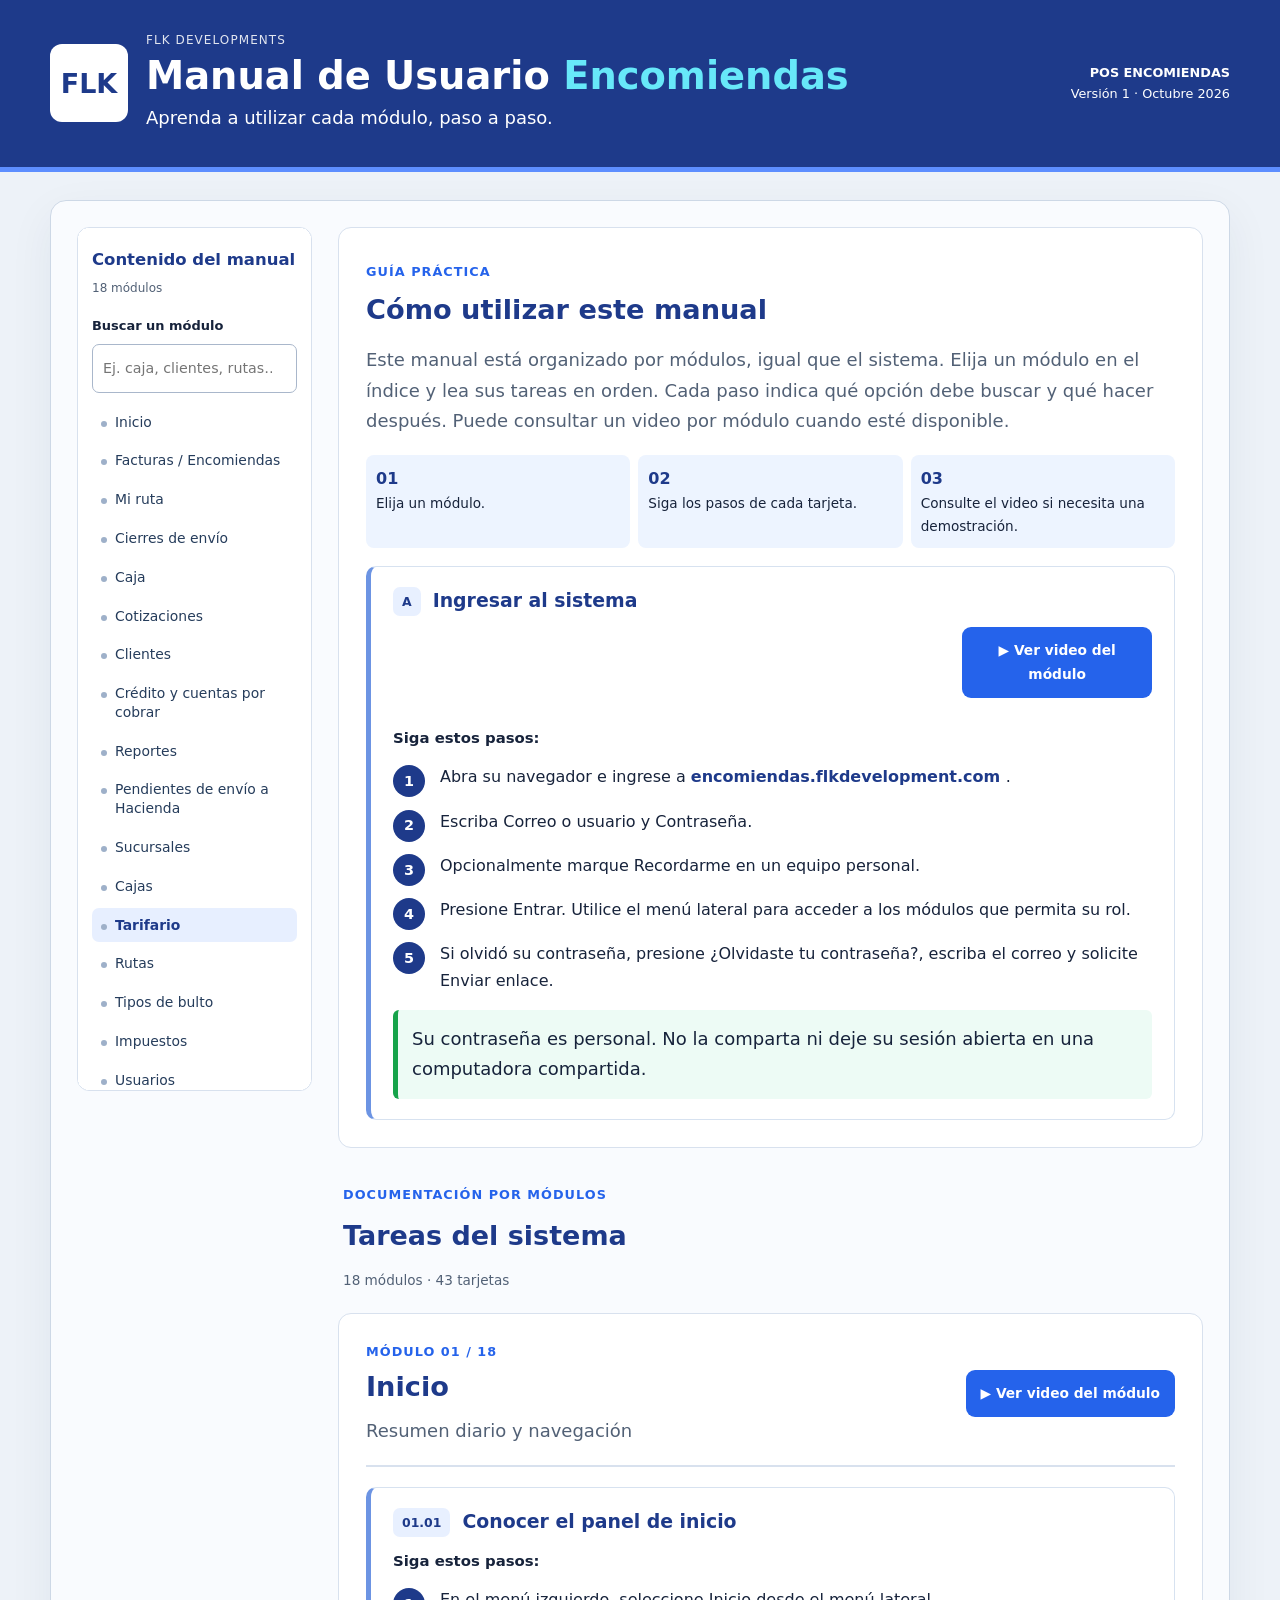
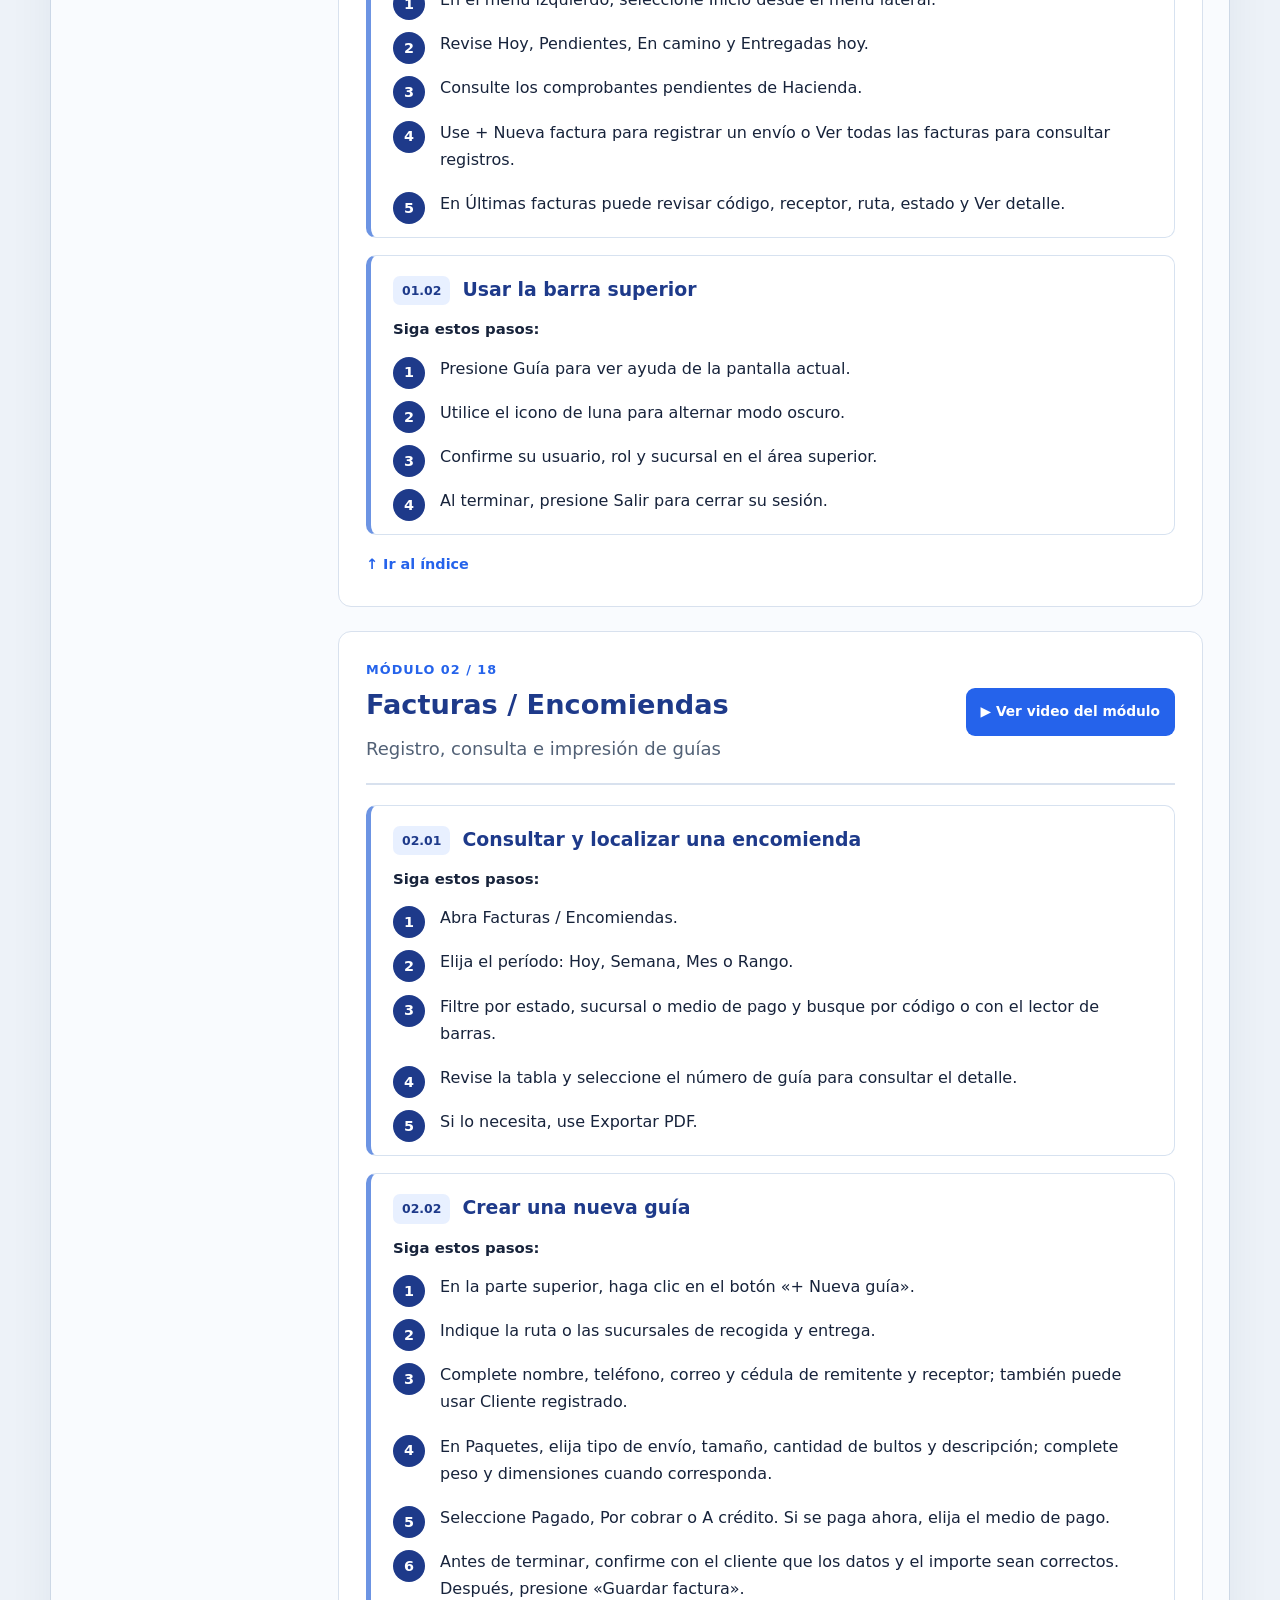
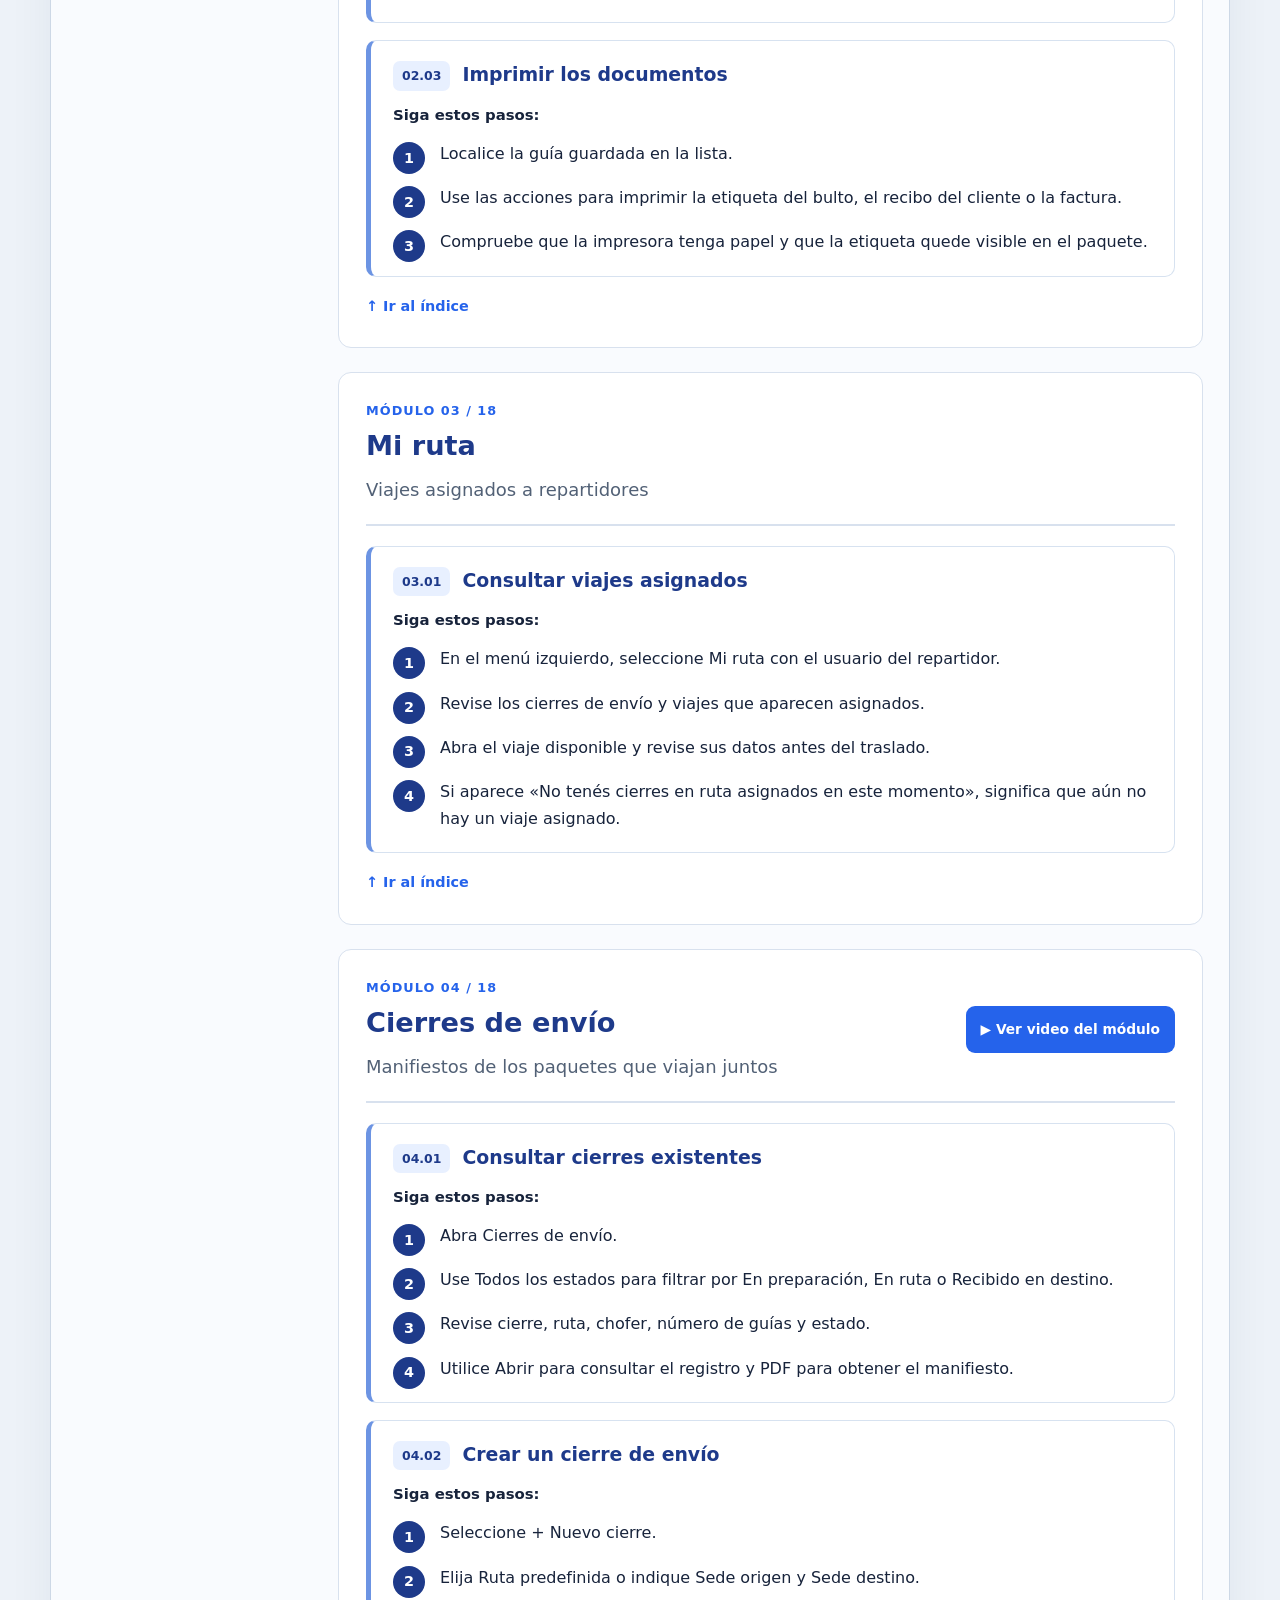
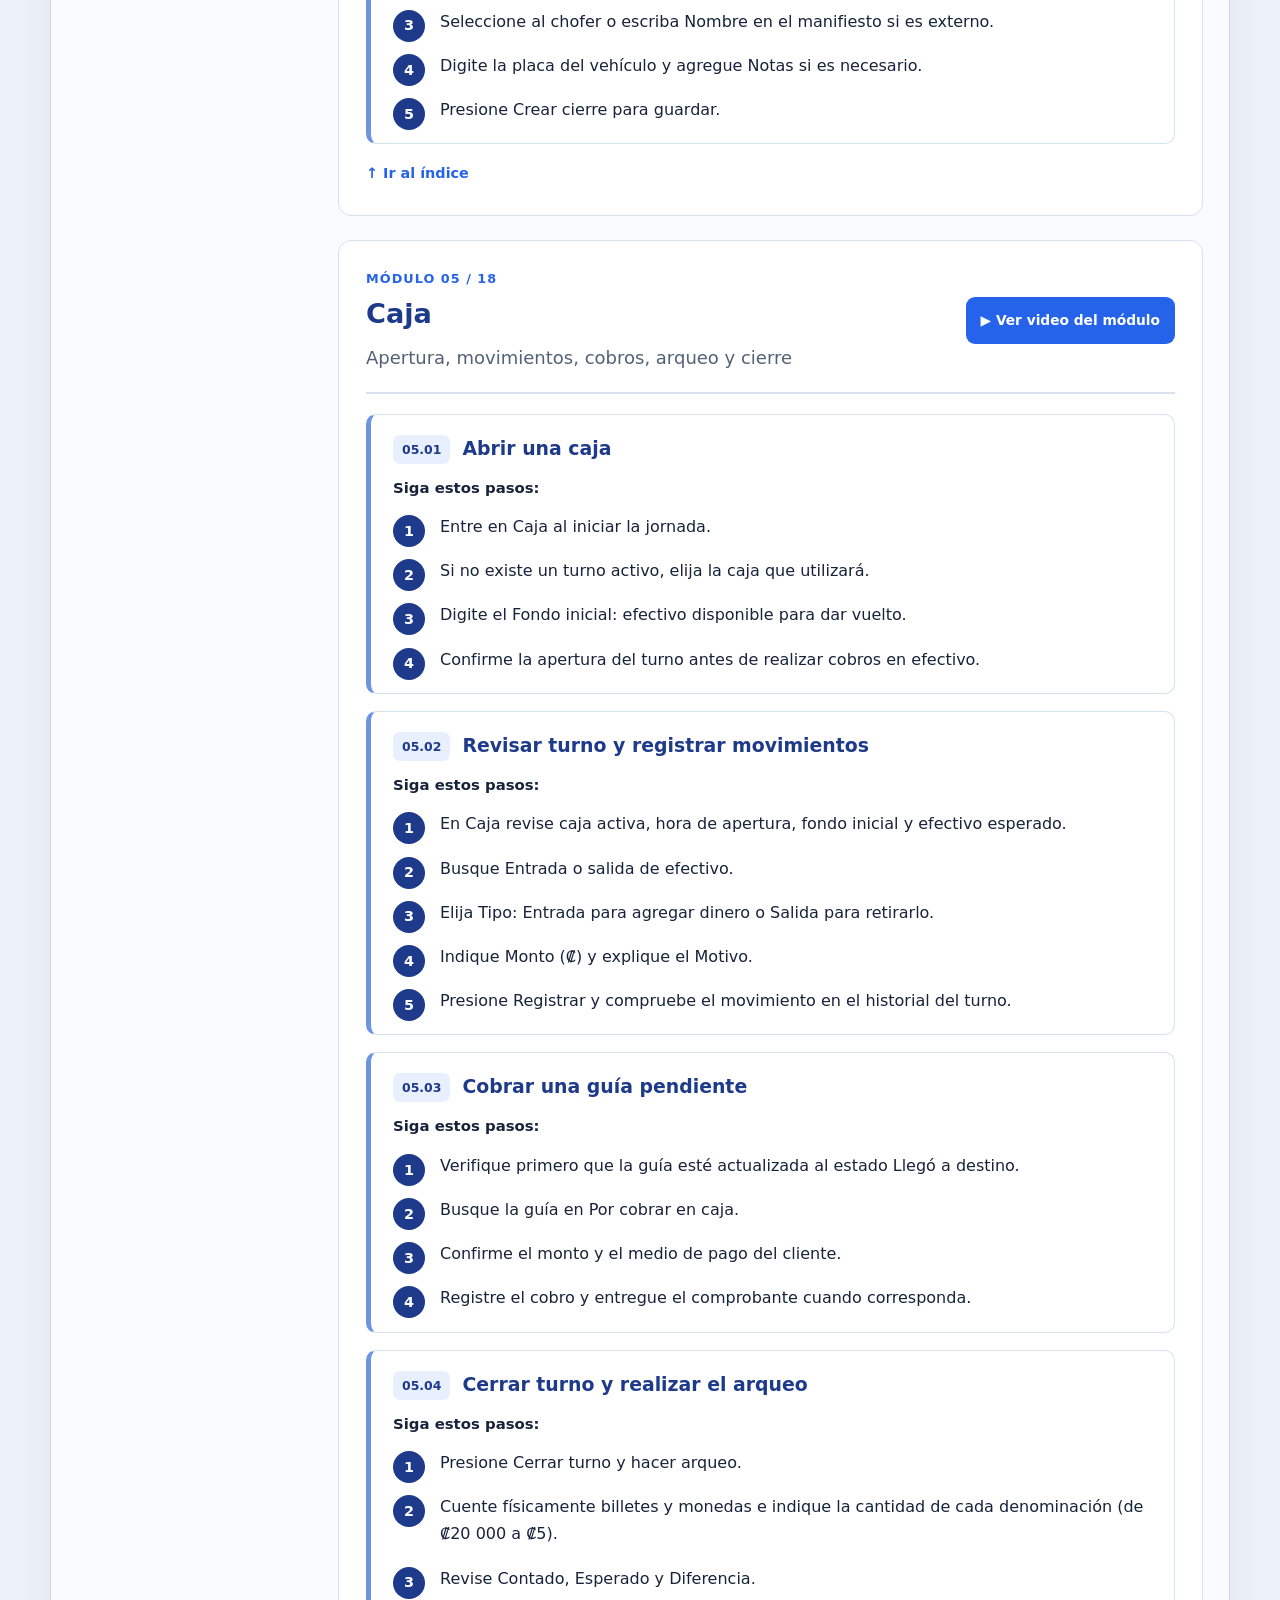
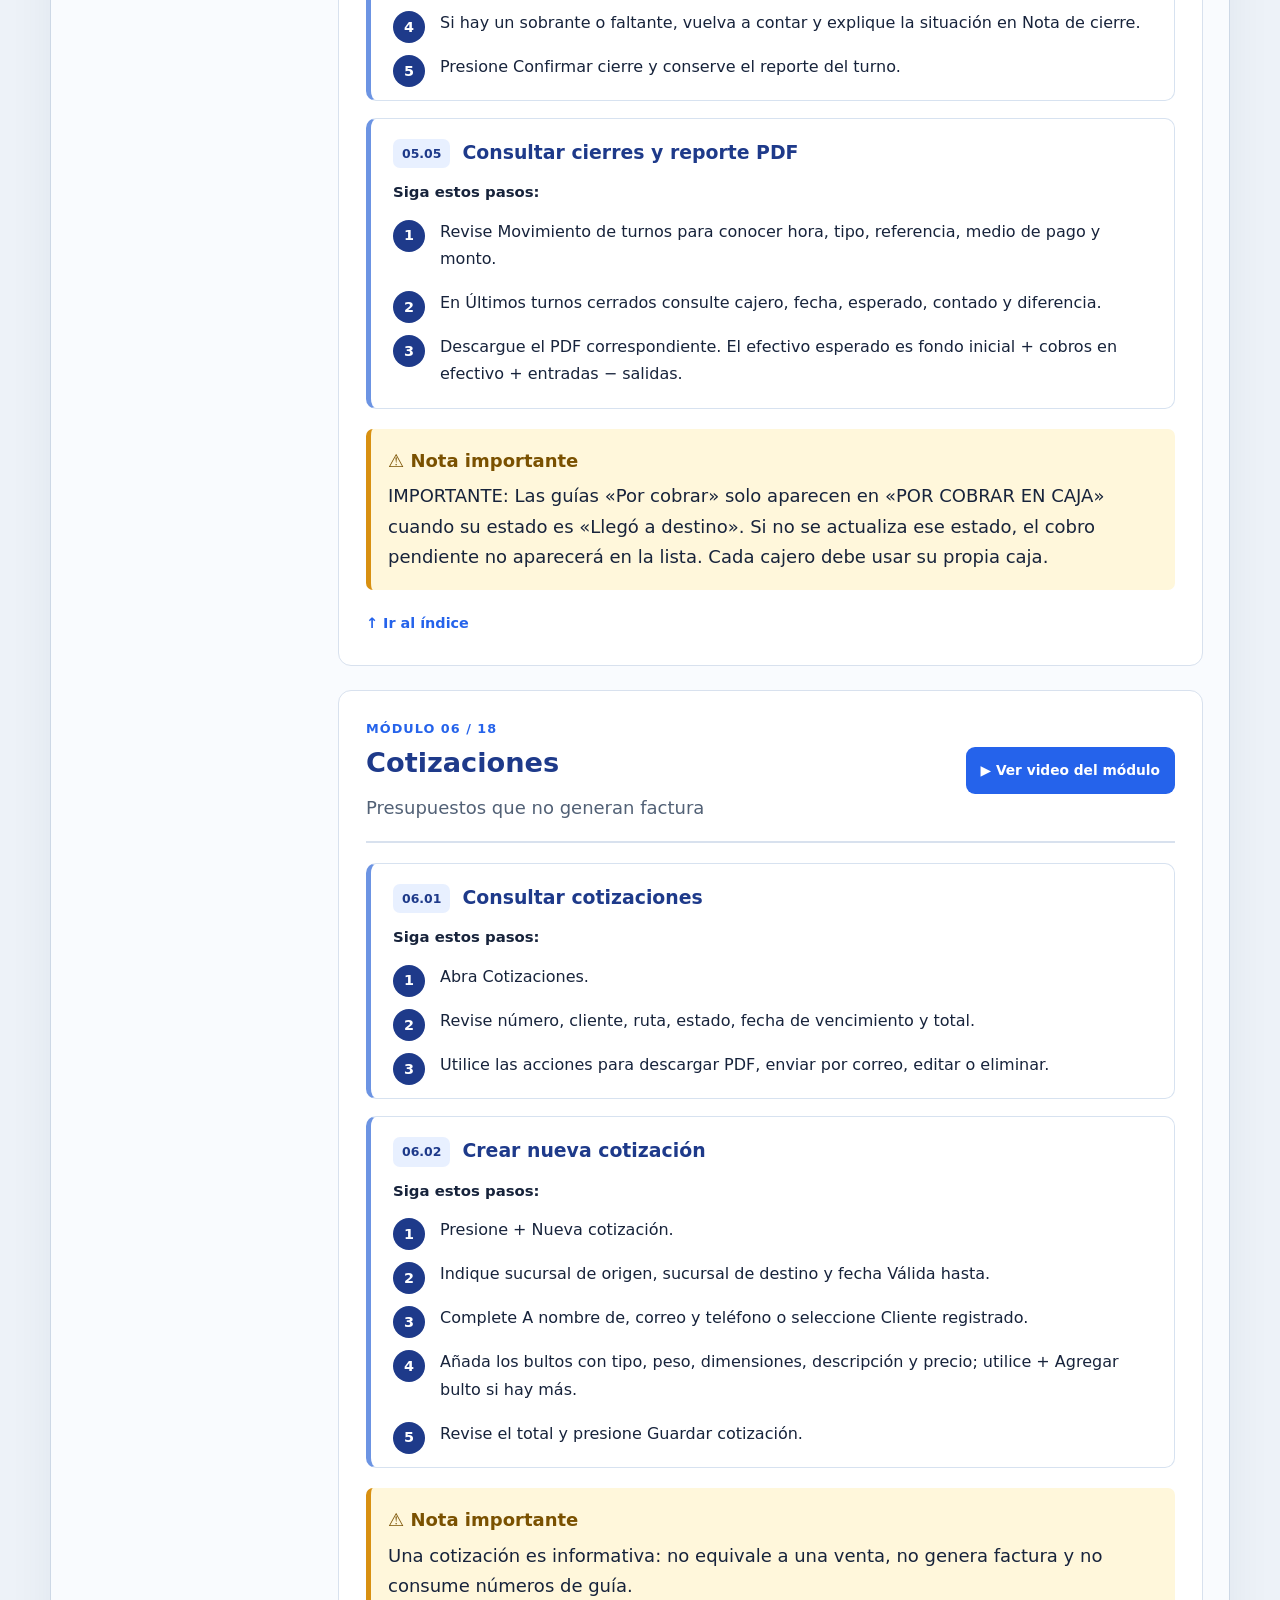
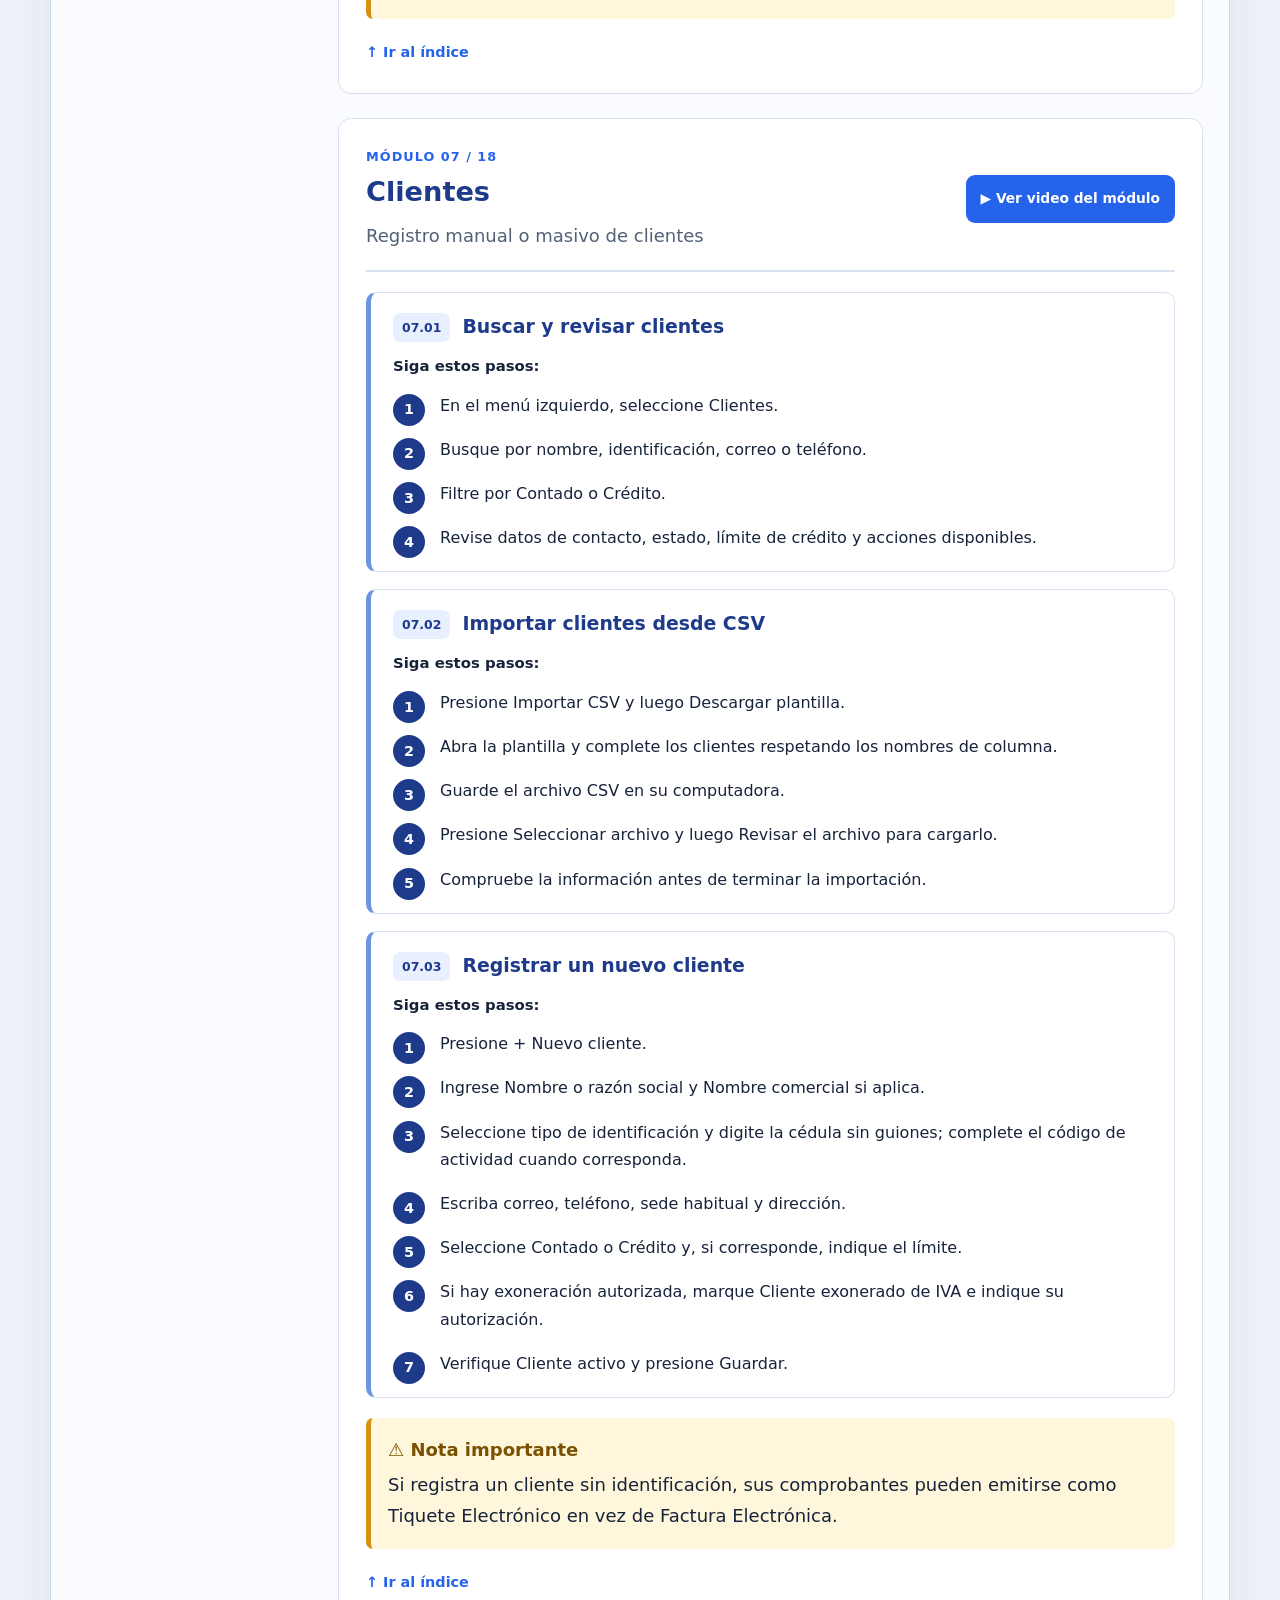
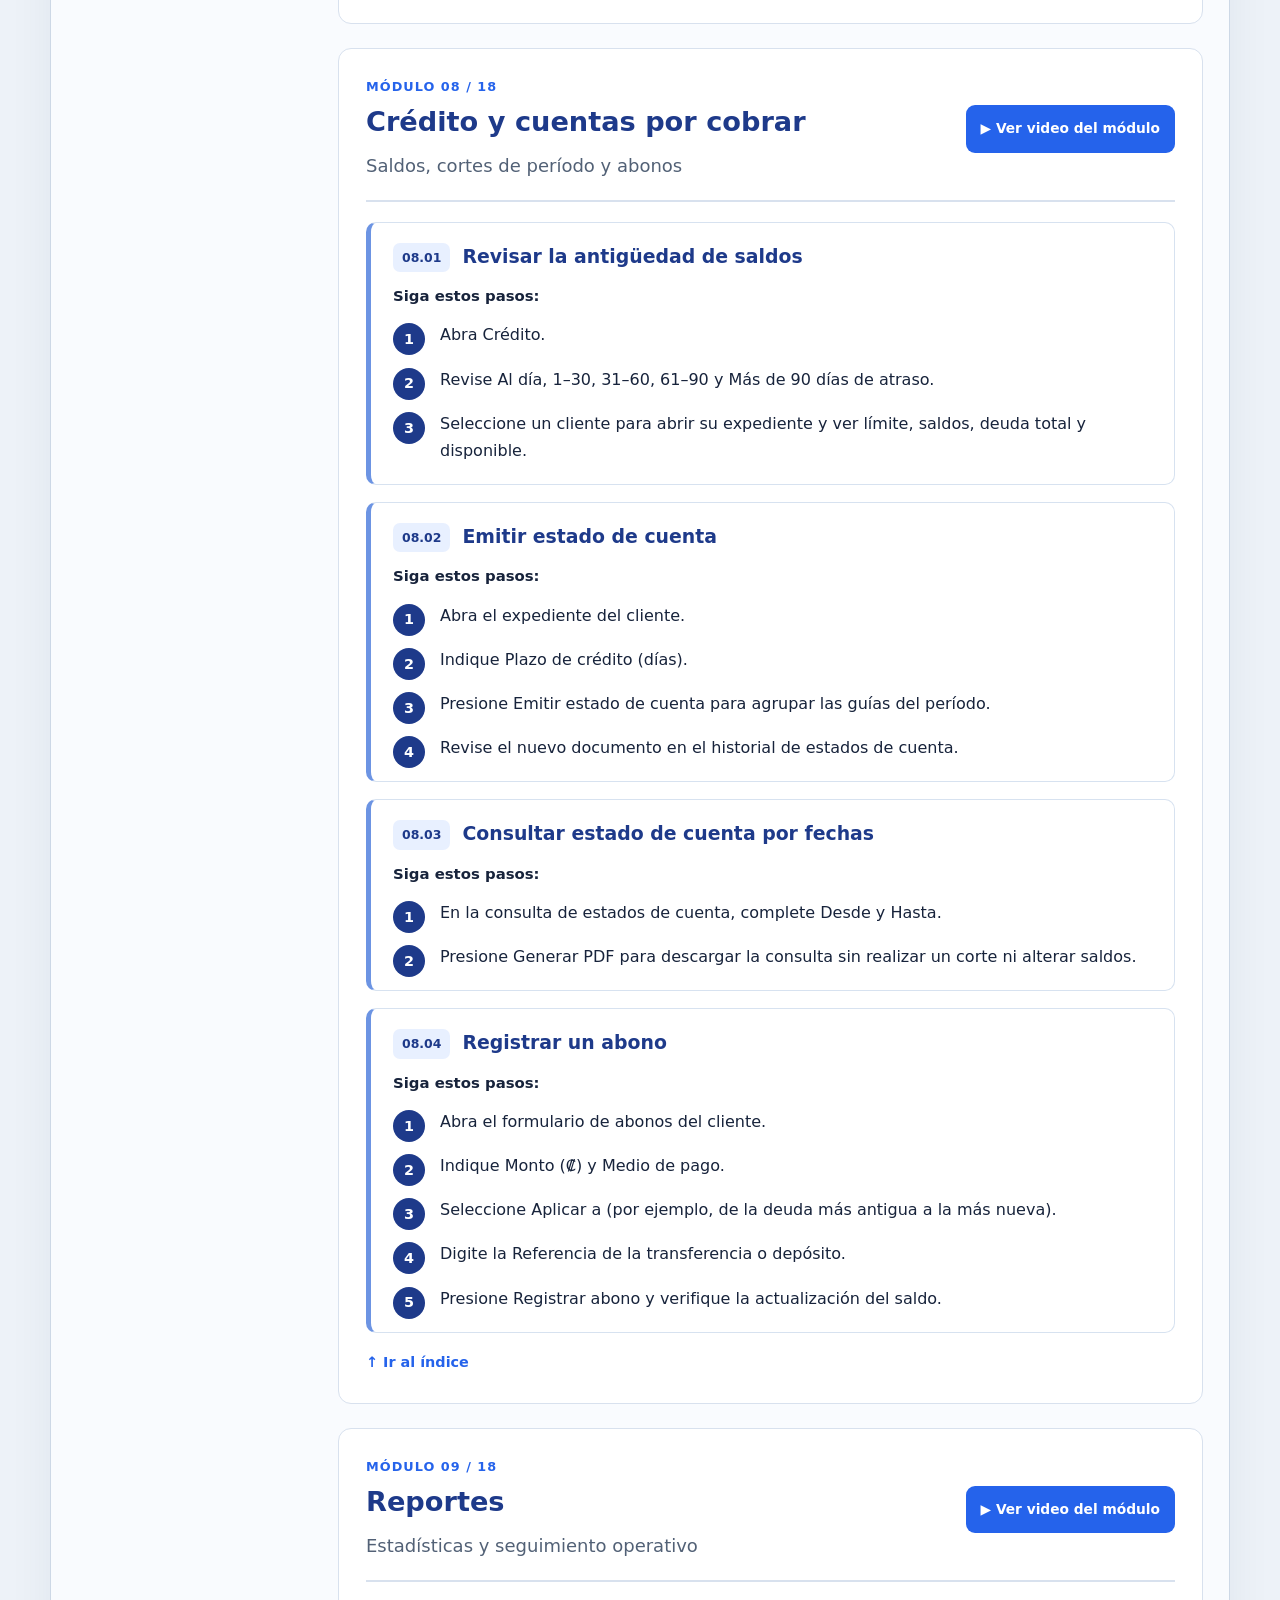
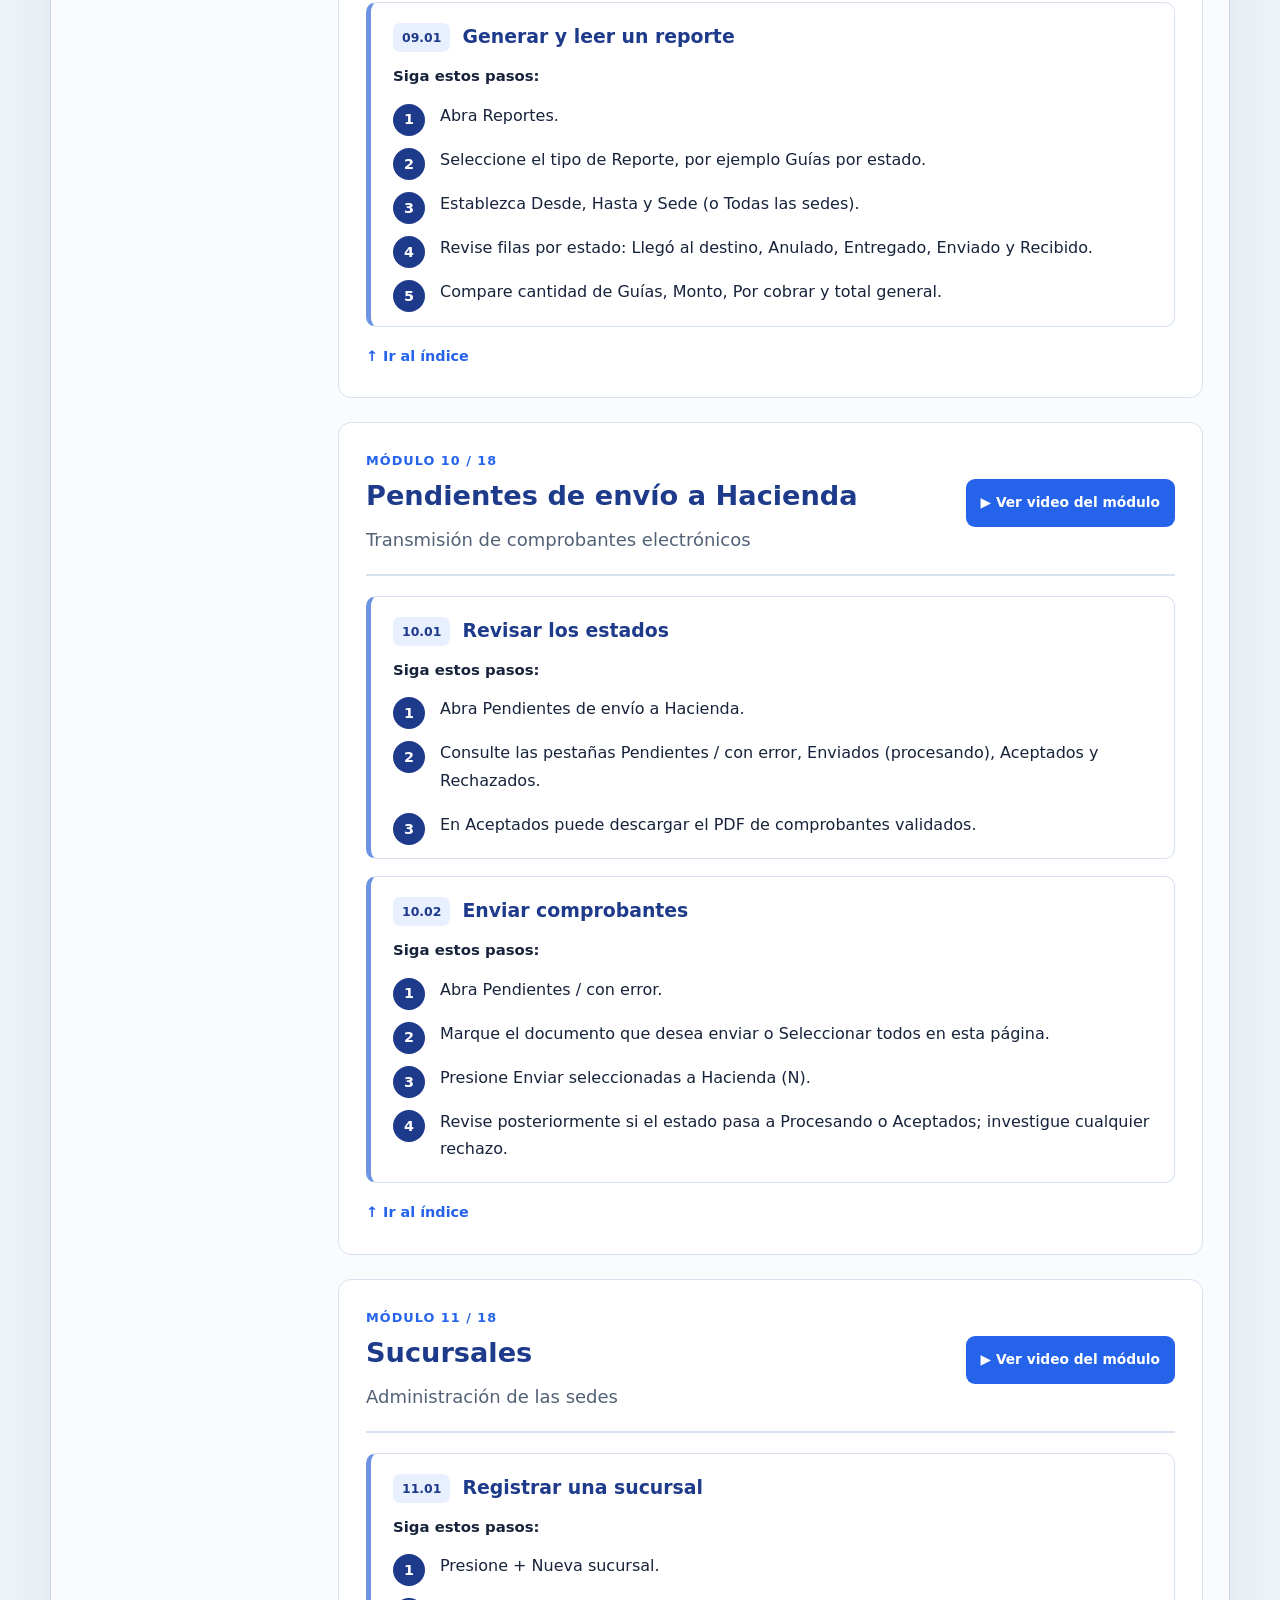
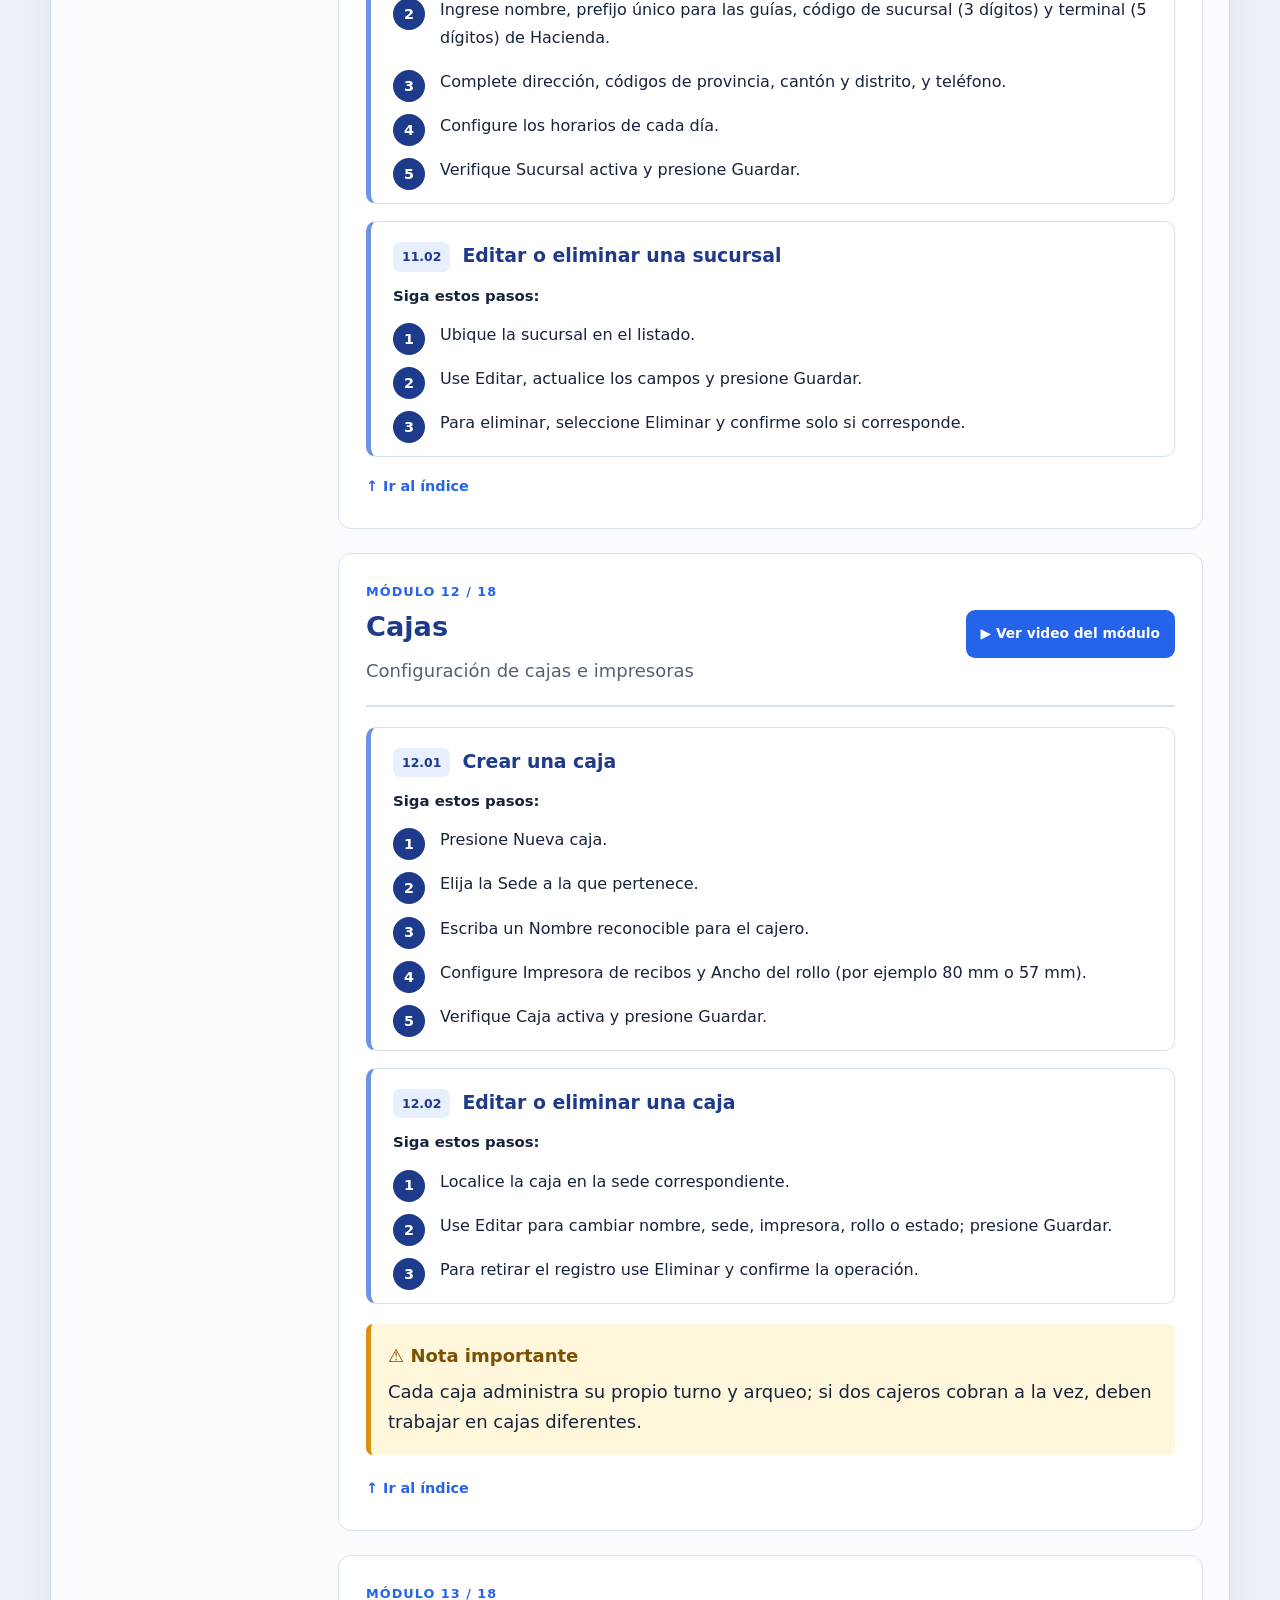
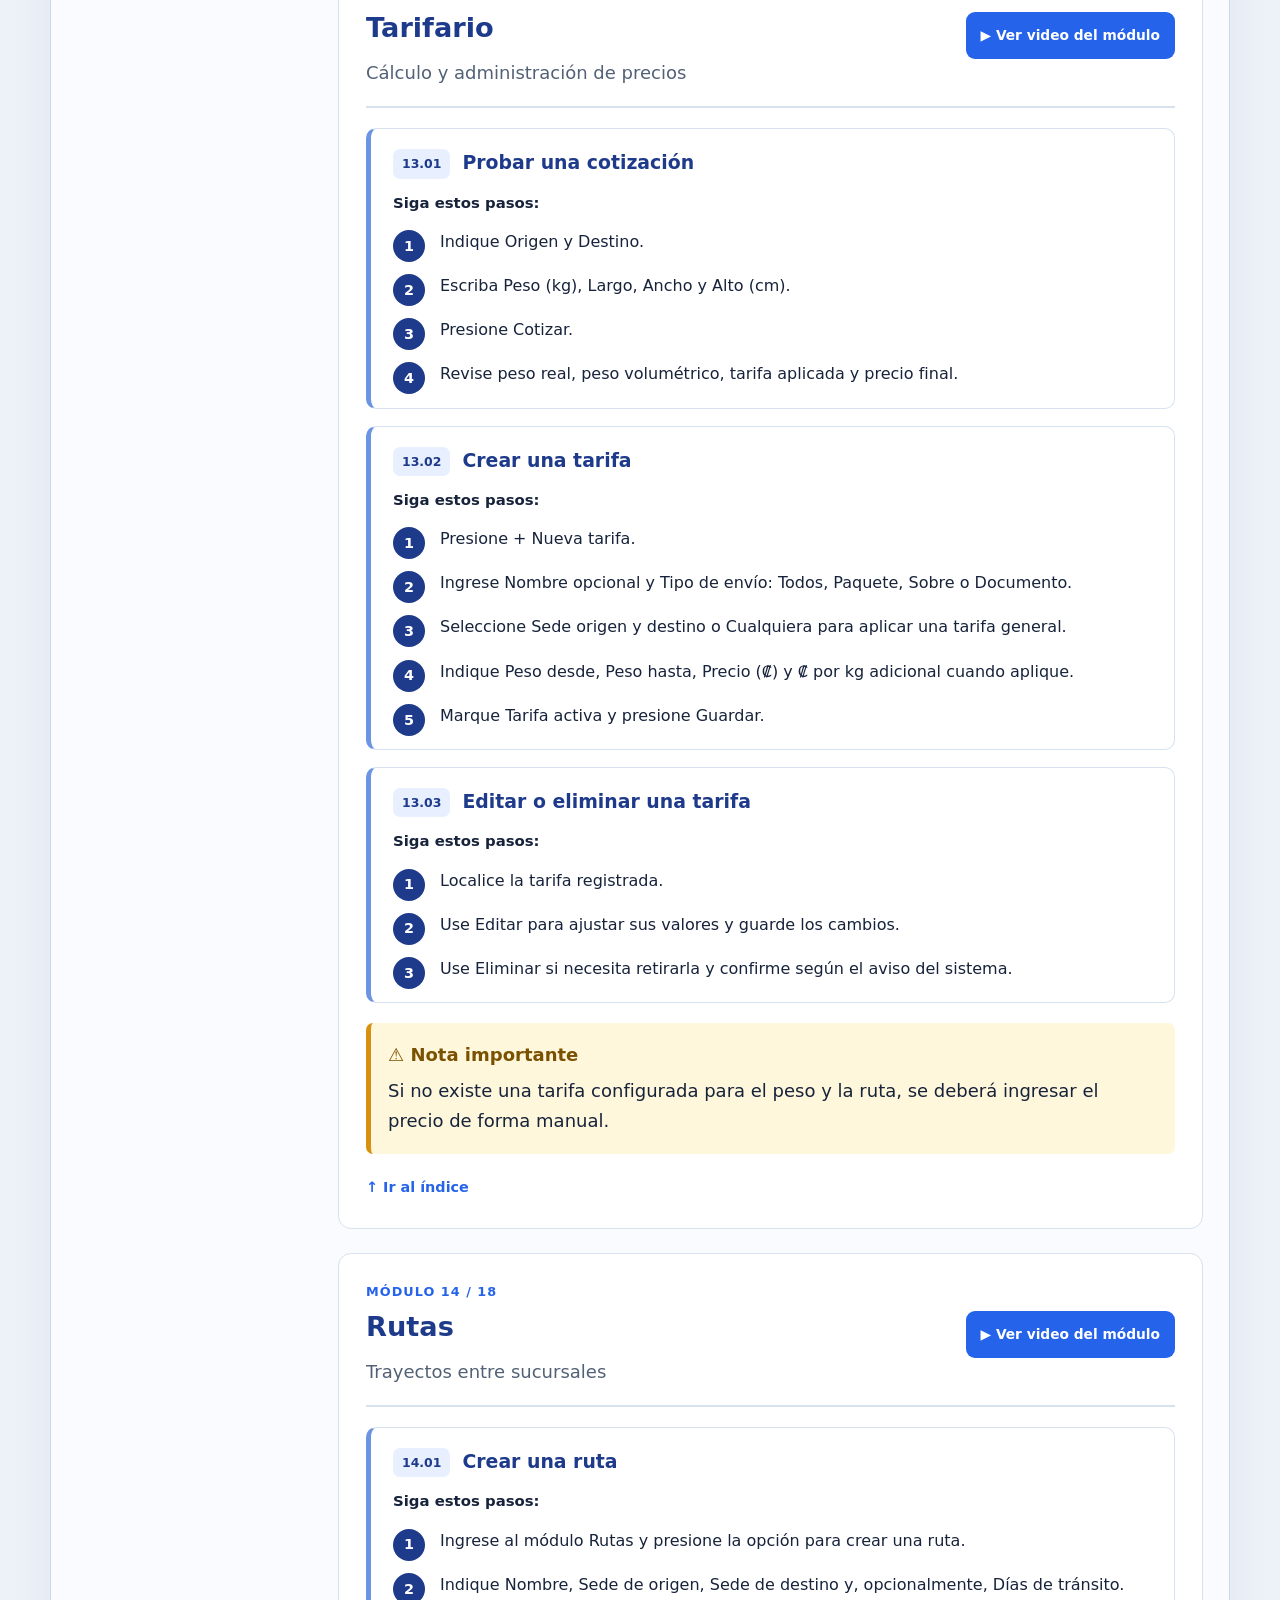
==== commit 0ad2dbe6: "ajustes1.1" ====
--- a/guia-de-encomiendas.html
+++ b/guia-de-encomiendas.html
@@ -7,7 +7,8 @@
   <title>
    Manual de usuario | FLK Encomiendas
   </title>
-  <link href="style.css" rel="stylesheet"/>
+  <link href="style.css?v=1.0.2" rel="stylesheet"/>
+ <link rel="icon" type="image/png" href="imagenes/logoblanco.svg">
  </head>
  <body>
   <a class="saltar" href="#contenido-principal">
@@ -25,13 +26,14 @@
      </div>
      <div>
       <span class="brand-small">
-       FLK DEVELOPMENTS &middot; ENCOMIENDAS
+       FLK DEVELOPMENTS 
       </span>
       <h1>
-       Manual de usuario
+        Manual de Usuario
+        <span class="palabra-brillo">Encomiendas</span>
       </h1>
       <p>
-       Aprenda a utilizar cada m&oacute;dulo, paso a paso
+       Aprenda a utilizar cada m&oacute;dulo, paso a paso.
       </p>
      </div>
     </div>
@@ -464,9 +466,10 @@
         Viajes asignados a repartidores
        </p>
       </div>
-      <button class="video-btn" data-title="Mi ruta" data-video="videos/mi-ruta.mp4" type="button">
+      <!--<button class="video-btn" data-title="Mi ruta" data-video="videos/mi-ruta.mp4" type="button">
        ▶ Ver video del m&oacute;dulo
       </button>
+      -->
      </div>
      <div class="task-grid">
       <article class="task" id="mi-ruta-t1">
@@ -514,7 +517,7 @@
         Manifiestos de los paquetes que viajan juntos
        </p>
       </div>
-      <button class="video-btn" data-title="Cierres de env&iacute;o" data-video="videos/cierres-envio.mp4" type="button">
+      <button class="video-btn" data-title="Cierres de env&iacute;o" data-video="videos/cierreEV.mp4" type="button">
        ▶ Ver video del m&oacute;dulo
       </button>
      </div>
@@ -763,7 +766,7 @@
         Presupuestos que no generan factura
        </p>
       </div>
-      <button class="video-btn" data-title="Cotizaciones" data-video="videos/cotizaciones.mp4" type="button">
+       <button class="video-btn" data-title="Cotizaciones" data-video="videos/ctz.mp4" type="button">
        ▶ Ver video del m&oacute;dulo
       </button>
      </div>
@@ -2256,7 +2259,7 @@
       Tel&eacute;fono
      </span>
      <a href="tel:+50600000000" id="telefono-empresa">
-      +506 0000-0000
+      +506 7262 7896
      </a>
     </div>
     <div>
@@ -2264,21 +2267,36 @@
       Correo
      </span>
      <a href="mailto:contacto@tuempresa.com" id="correo-empresa">
-      contacto@tuempresa.com
+        info@flkdevelopment.com
      </a>
     </div>
     <div>
      <span>
-      Documento
+     Redes sociales
      </span>
-     <p>
-      Manual de usuario &middot; Versi&oacute;n 1
-     </p>
+     
+
+        <div>
+          <a href="https://www.facebook.com/flkcrc">
+        <svg xmlns="http://www.w3.org/2000/svg" width="25" height="25" fill="currentColor" class="bi bi-facebook" viewBox="0 0 16 16">
+          <path d="M16 8.049c0-4.446-3.582-8.05-8-8.05C3.58 0-.002 3.603-.002 8.05c0 4.017 2.926 7.347 6.75 7.951v-5.625h-2.03V8.05H6.75V6.275c0-2.017 1.195-3.131 3.022-3.131.876 0 1.791.157 1.791.157v1.98h-1.009c-.993 0-1.303.621-1.303 1.258v1.51h2.218l-.354 2.326H9.25V16c3.824-.604 6.75-3.934 6.75-7.951"/>
+        </svg>
+          </a>
+        <!-- Instagram con enlace funcional -->
+        <a href="https://www.instagram.com/flkdevelopment" target="_blank" rel="noopener noreferrer" style="color: inherit;">
+          <svg xmlns="http://www.w3.org/2000/svg" width="25" height="25" fill="currentColor" class="bi bi-instagram" viewBox="0 0 16 16">
+            <path d="M8 0C5.829 0 5.556.01 4.703.048 3.85.088 3.269.222 2.76.42a3.9 3.9 0 0 0-1.417.923A3.9 3.9 0 0 0 .42 2.76C.222 3.268.087 3.85.048 4.7.01 5.555 0 5.827 0 8.001c0 2.172.01 2.444.048 3.297.04.852.174 1.433.372 1.942.205.526.478.972.923 1.417.444.445.89.719 1.416.923.51.198 1.09.333 1.942.372C5.555 15.99 5.827 16 8 16s2.444-.01 3.298-.048c.851-.04 1.434-.174 1.943-.372a3.9 3.9 0 0 0 1.416-.923c.445-.445.718-.891.923-1.417.197-.509.332-1.09.372-1.942C15.99 10.445 16 10.173 16 8s-.01-2.445-.048-3.299c-.04-.851-.175-1.433-.372-1.941a3.9 3.9 0 0 0-.923-1.417A3.9 3.9 0 0 0 13.24.42c-.51-.198-1.092-.333-1.943-.372C10.443.01 10.172 0 7.998 0zm-.717 1.442h.718c2.136 0 2.389.007 3.232.046.78.035 1.204.166 1.486.275.373.145.64.319.92.599s.453.546.598.92c.11.281.24.705.275 1.485.039.843.047 1.096.047 3.231s-.008 2.389-.047 3.232c-.035.78-.166 1.203-.275 1.485a2.5 2.5 0 0 1-.599.919c-.28.28-.546.453-.92.598-.28.11-.704.24-1.485.276-.843.038-1.096.047-3.232.047s-2.39-.009-3.233-.047c-.78-.036-1.203-.166-1.485-.276a2.5 2.5 0 0 1-.92-.598 2.5 2.5 0 0 1-.6-.92c-.109-.281-.24-.705-.275-1.485-.038-.843-.046-1.096-.046-3.233s.008-2.388.046-3.231c.036-.78.166-1.204.276-1.486.145-.373.319-.64.599-.92s.546-.453.92-.598c.282-.11.705-.24 1.485-.276.738-.034 1.024-.044 2.515-.045zm4.988 1.328a.96.96 0 1 0 0 1.92.96.96 0 0 0 0-1.92m-4.27 1.122a4.109 4.109 0 1 0 0 8.217 4.109 4.109 0 0 0 0-8.217m0 1.441a2.667 2.667 0 1 1 0 5.334 2.667 2.667 0 0 1 0-5.334"/>
+          </svg>
+        </a>
+        <a href="https://api.whatsapp.com/send/?phone=50672627896">
+        <svg xmlns="http://www.w3.org/2000/svg" width="25" height="25" fill="currentColor" class="bi bi-whatsapp" viewBox="0 0 16 16">
+          <path d="M13.601 2.326A7.85 7.85 0 0 0 7.994 0C3.627 0 .068 3.558.064 7.926c0 1.399.366 2.76 1.057 3.965L0 16l4.204-1.102a7.9 7.9 0 0 0 3.79.965h.004c4.368 0 7.926-3.558 7.93-7.93A7.9 7.9 0 0 0 13.6 2.326zM7.994 14.521a6.6 6.6 0 0 1-3.356-.92l-.24-.144-2.494.654.666-2.433-.156-.251a6.56 6.56 0 0 1-1.007-3.505c0-3.626 2.957-6.584 6.591-6.584a6.56 6.56 0 0 1 4.66 1.931 6.56 6.56 0 0 1 1.928 4.66c-.004 3.639-2.961 6.592-6.592 6.592m3.615-4.934c-.197-.099-1.17-.578-1.353-.646-.182-.065-.315-.099-.445.099-.133.197-.513.646-.627.775-.114.133-.232.148-.43.05-.197-.1-.836-.308-1.592-.985-.59-.525-.985-1.175-1.103-1.372-.114-.198-.011-.304.088-.403.087-.088.197-.232.296-.346.1-.114.133-.198.198-.33.065-.134.034-.248-.015-.347-.05-.099-.445-1.076-.612-1.47-.16-.389-.323-.335-.445-.34-.114-.007-.247-.007-.38-.007a.73.73 0 0 0-.529.247c-.182.198-.691.677-.691 1.654s.71 1.916.81 2.049c.098.133 1.394 2.132 3.383 2.992.47.205.84.326 1.129.418.475.152.904.129 1.246.08.38-.058 1.171-.48 1.338-.943.164-.464.164-.86.114-.943-.049-.084-.182-.133-.38-.232"/>
+        </svg>
+      </a>
+    </div>
     </div>
    </div>
-   <small>
-    Edite el nombre, n&uacute;mero y correo directamente en este footer del archivo index.html.
-   </small>
+   
   </footer>
   <button aria-label="Volver arriba" class="floating-top" id="subir" type="button">
    &uarr;
@@ -2313,15 +2331,7 @@
     </p>
    </div>
   </dialog>
-  <script>
-// Un único video por módulo. Cambie la ruta data-video en index.html si cambia el nombre del archivo.
-const dialog=document.querySelector('#modal-video');const player=document.querySelector('#reproductor-video');const missing=document.querySelector('#missing-video');
-document.querySelectorAll('.video-btn').forEach(button=>button.addEventListener('click',()=>{const ruta=button.dataset.video;document.querySelector('#titulo-video').textContent=button.dataset.title;document.querySelector('#ruta-video').textContent=ruta;missing.hidden=true;player.hidden=false;player.src=ruta;dialog.showModal();player.load();player.play().catch(()=>{});}));
-player.addEventListener('error',()=>{player.hidden=true;missing.hidden=false;});
-function closeVideo(){dialog.close()}document.querySelector('.close-video').addEventListener('click',closeVideo);dialog.addEventListener('click',e=>{if(e.target===dialog)closeVideo()});dialog.addEventListener('close',()=>{player.pause();player.removeAttribute('src');player.load()});
-const links=[...document.querySelectorAll('.nav-link')];const search=document.querySelector('#buscador');search.addEventListener('input',()=>{const query=search.value.toLocaleLowerCase('es').trim();links.forEach(a=>{const module=document.querySelector(a.getAttribute('href'));a.hidden=!module.dataset.search.includes(query);});});
-const observer=new IntersectionObserver(entries=>{entries.forEach(e=>{if(e.isIntersecting){links.forEach(link=>link.classList.toggle('active',link.getAttribute('href')==='#'+e.target.id));}})},{rootMargin:'-15% 0px -72% 0px'});document.querySelectorAll('section.module[id^="mod-"]').forEach(section=>observer.observe(section));
-const back=document.querySelector('#subir');window.addEventListener('scroll',()=>back.classList.toggle('visible',window.scrollY>500),{passive:true});back.addEventListener('click',()=>window.scrollTo({top:0,behavior:'smooth'}));
-  </script>
+ 
+   <script src="app.js?v=1.0.1"></script>
  </body>
 </html>
--- a/style.css
+++ b/style.css
@@ -133,3 +133,18 @@
   .page-layout { display: block; border: 0; box-shadow: none; }
   .module, .welcome { break-inside: avoid; }
 }
+
+.palabra-brillo {
+    color: #67e8f9;
+    display: inline-block;
+    animation: brillo 2s ease-in-out infinite;
+}
+
+@keyframes brillo {
+    0%, 100% {
+        text-shadow: 0 0 0px transparent;
+    }
+    50% {
+        text-shadow: 0 0 15px #67e8f9;
+    }
+}
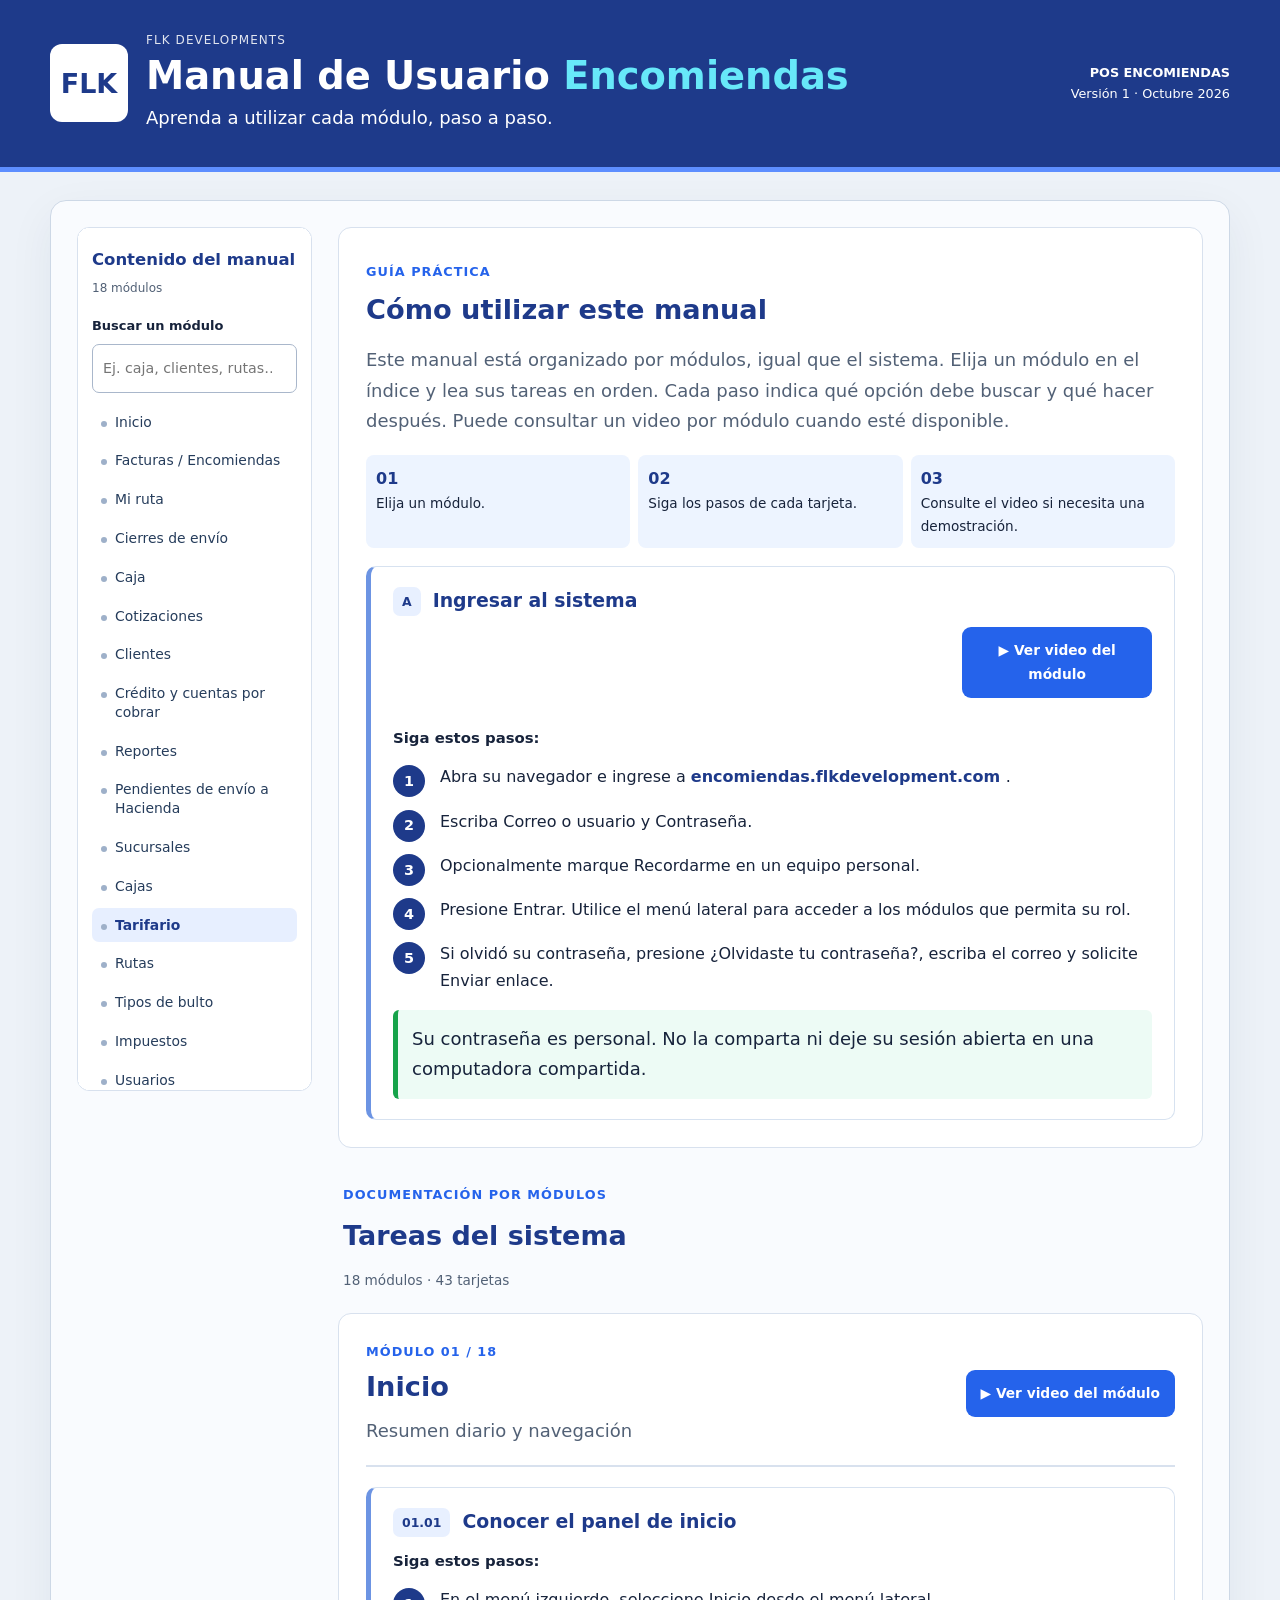
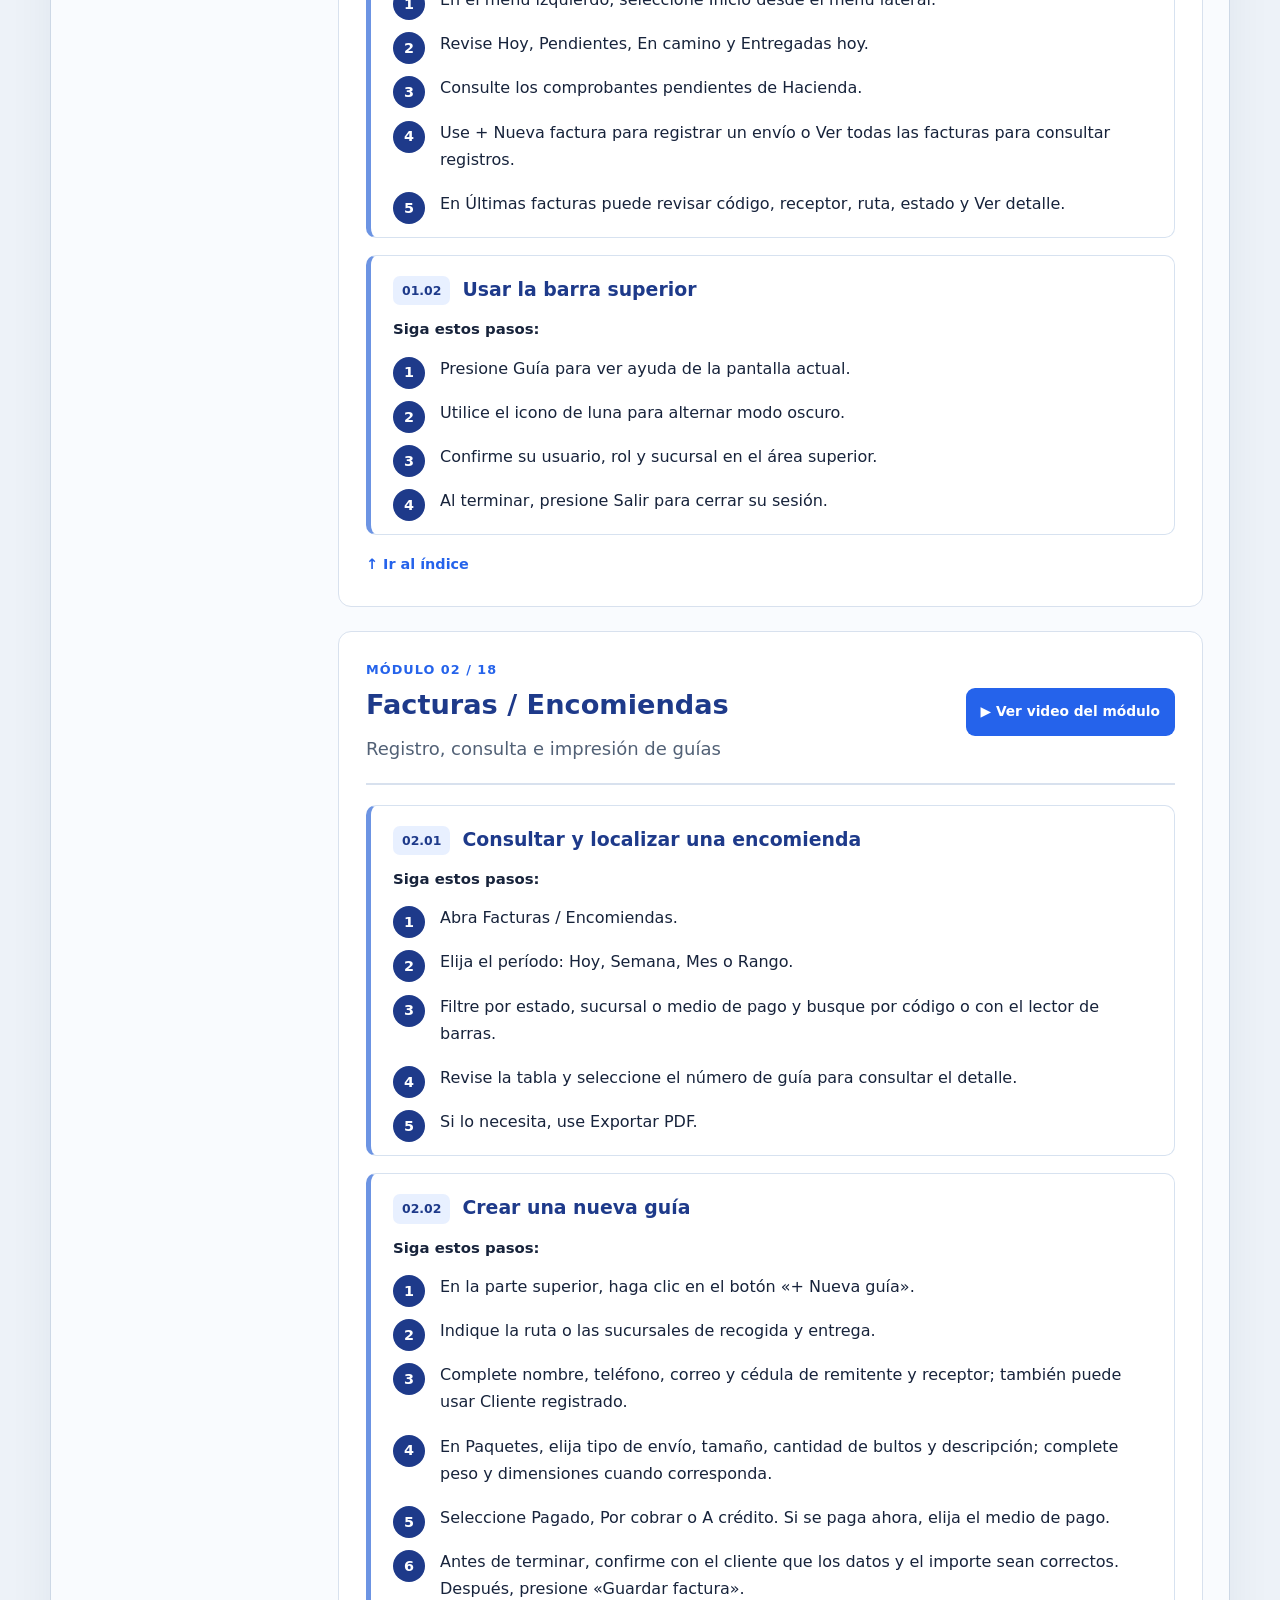
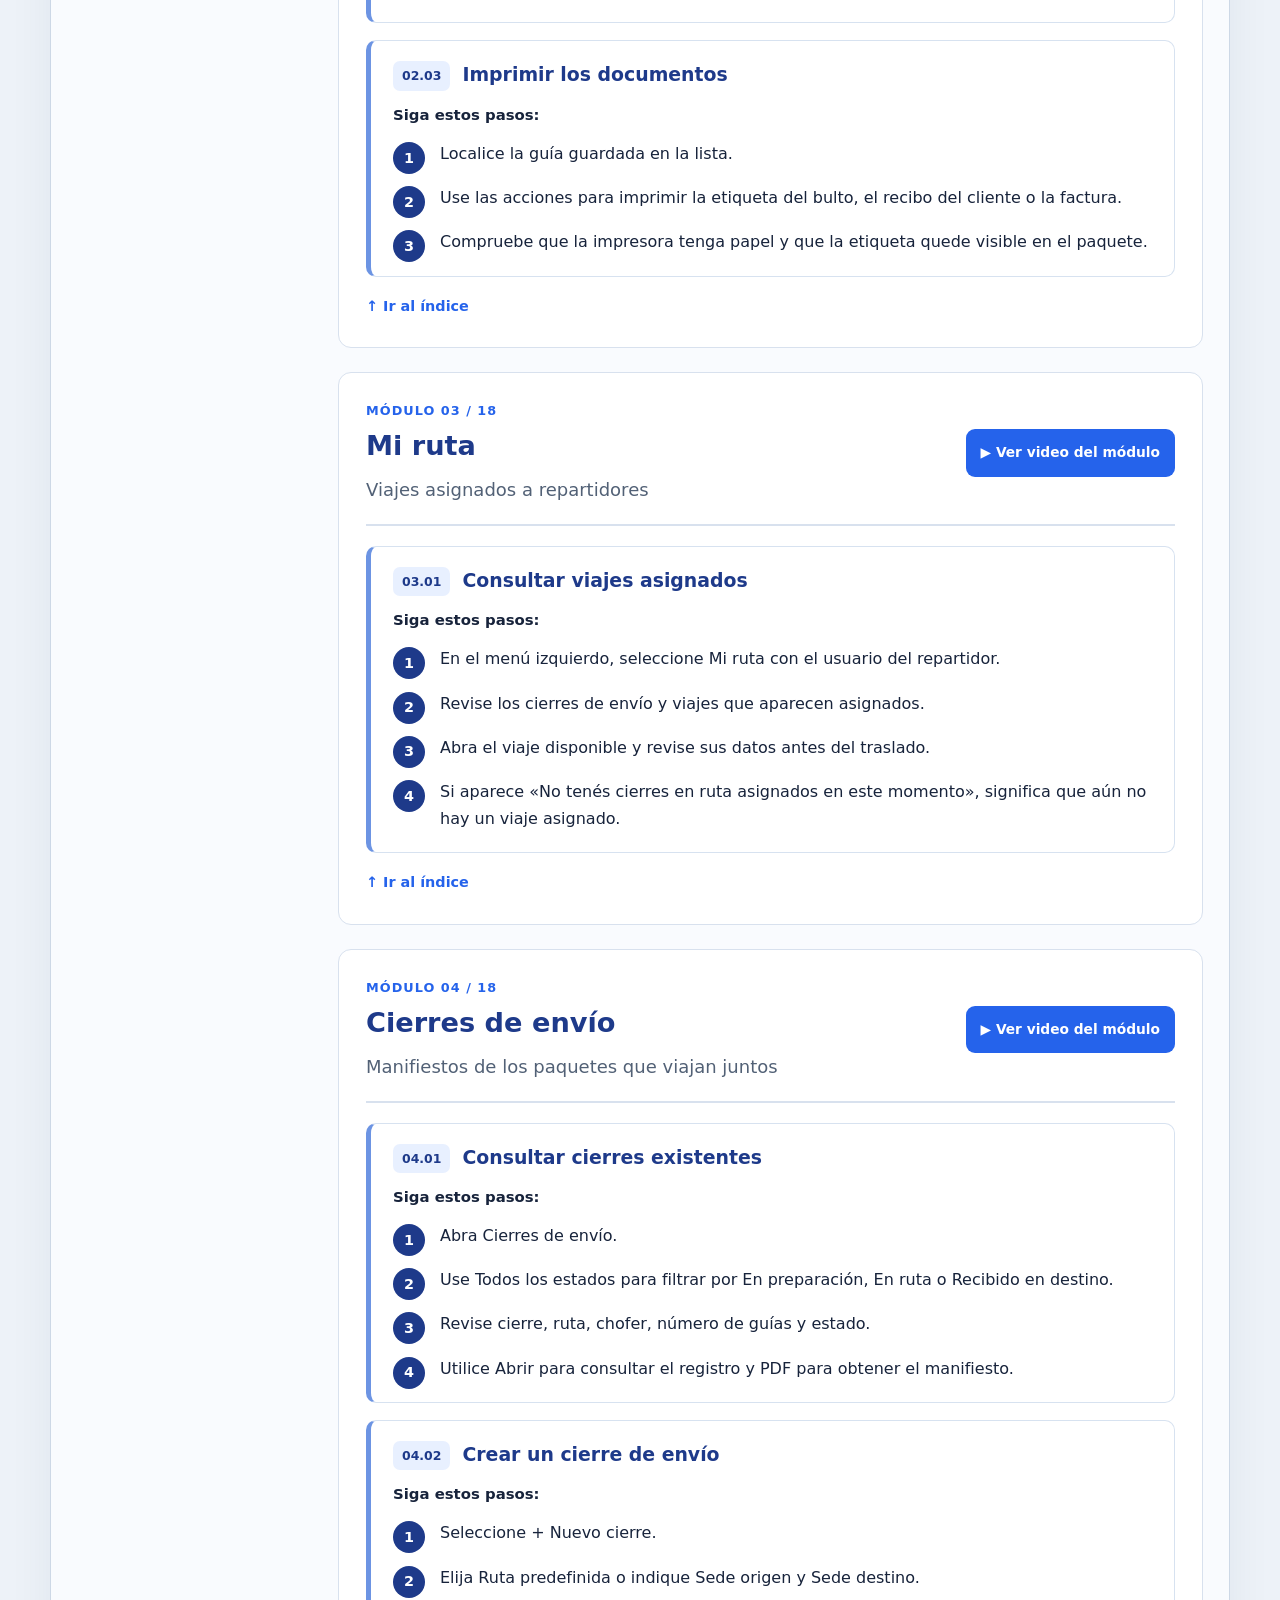
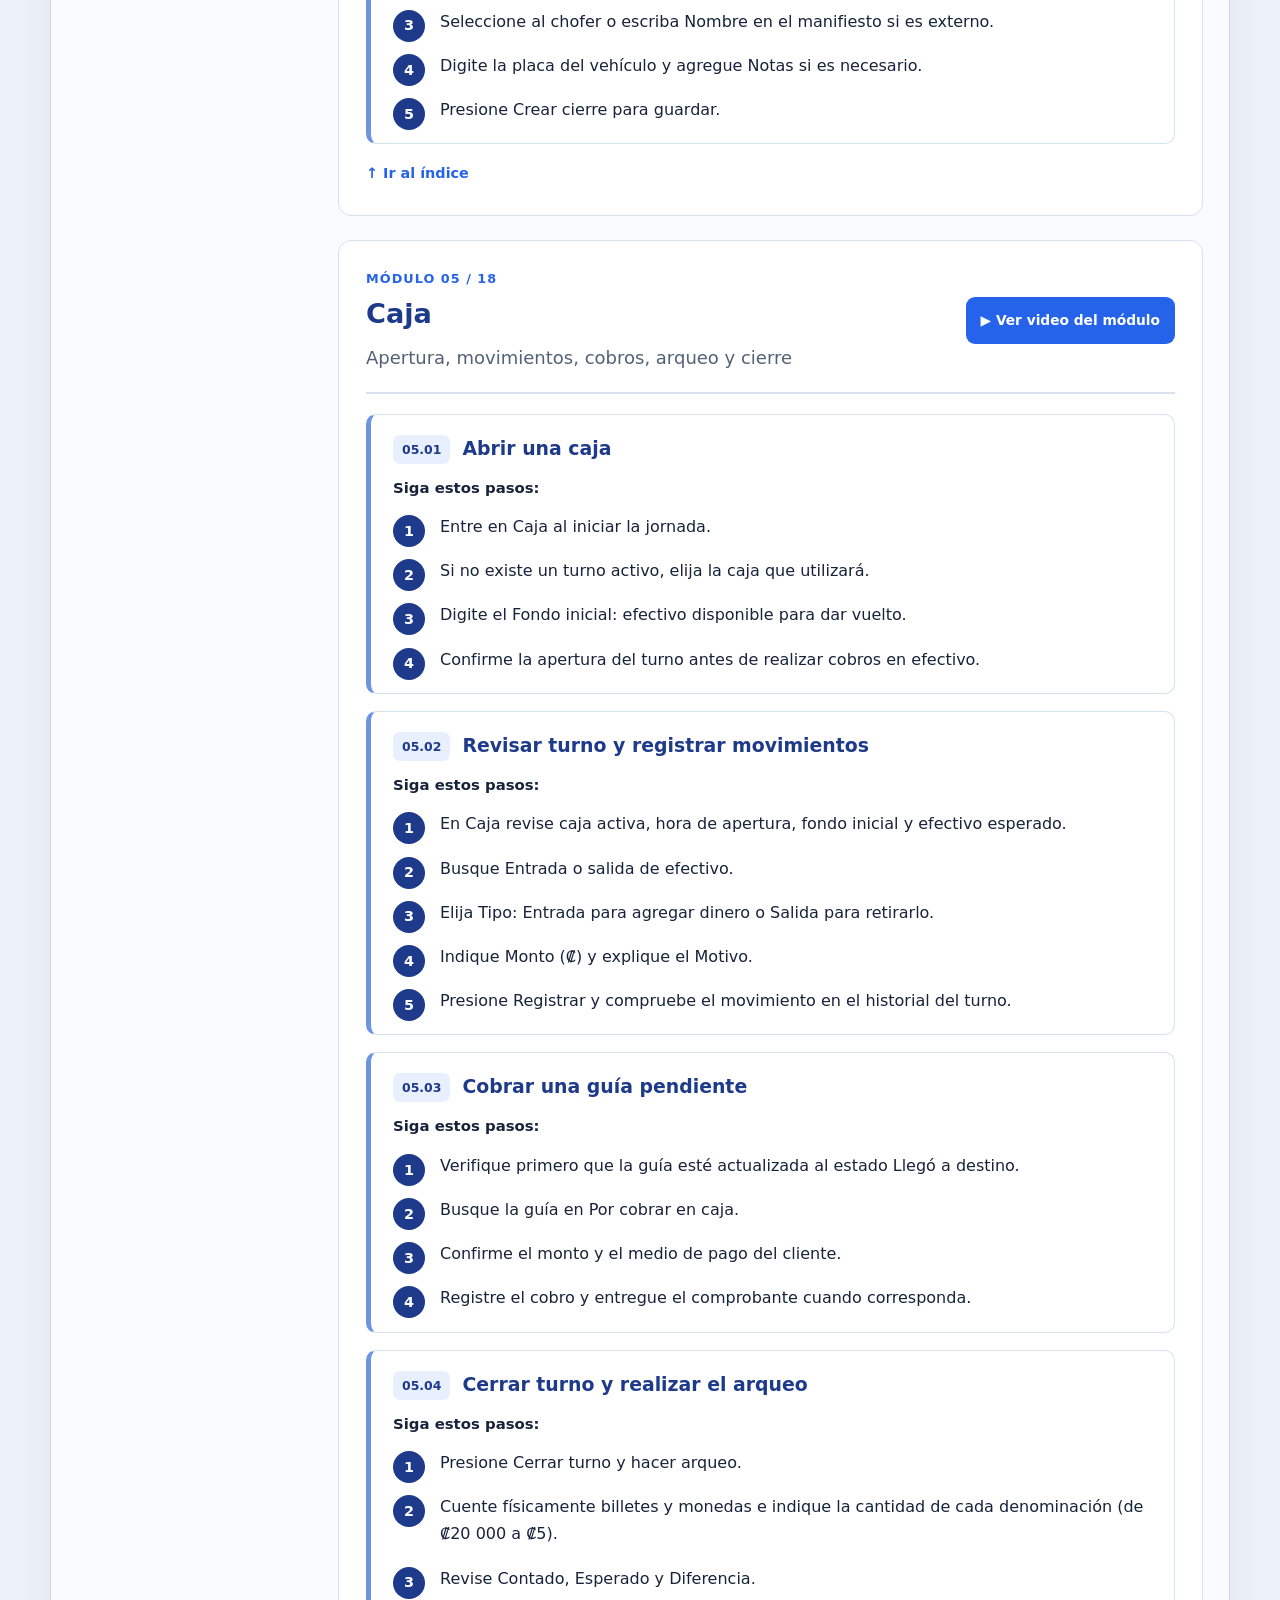
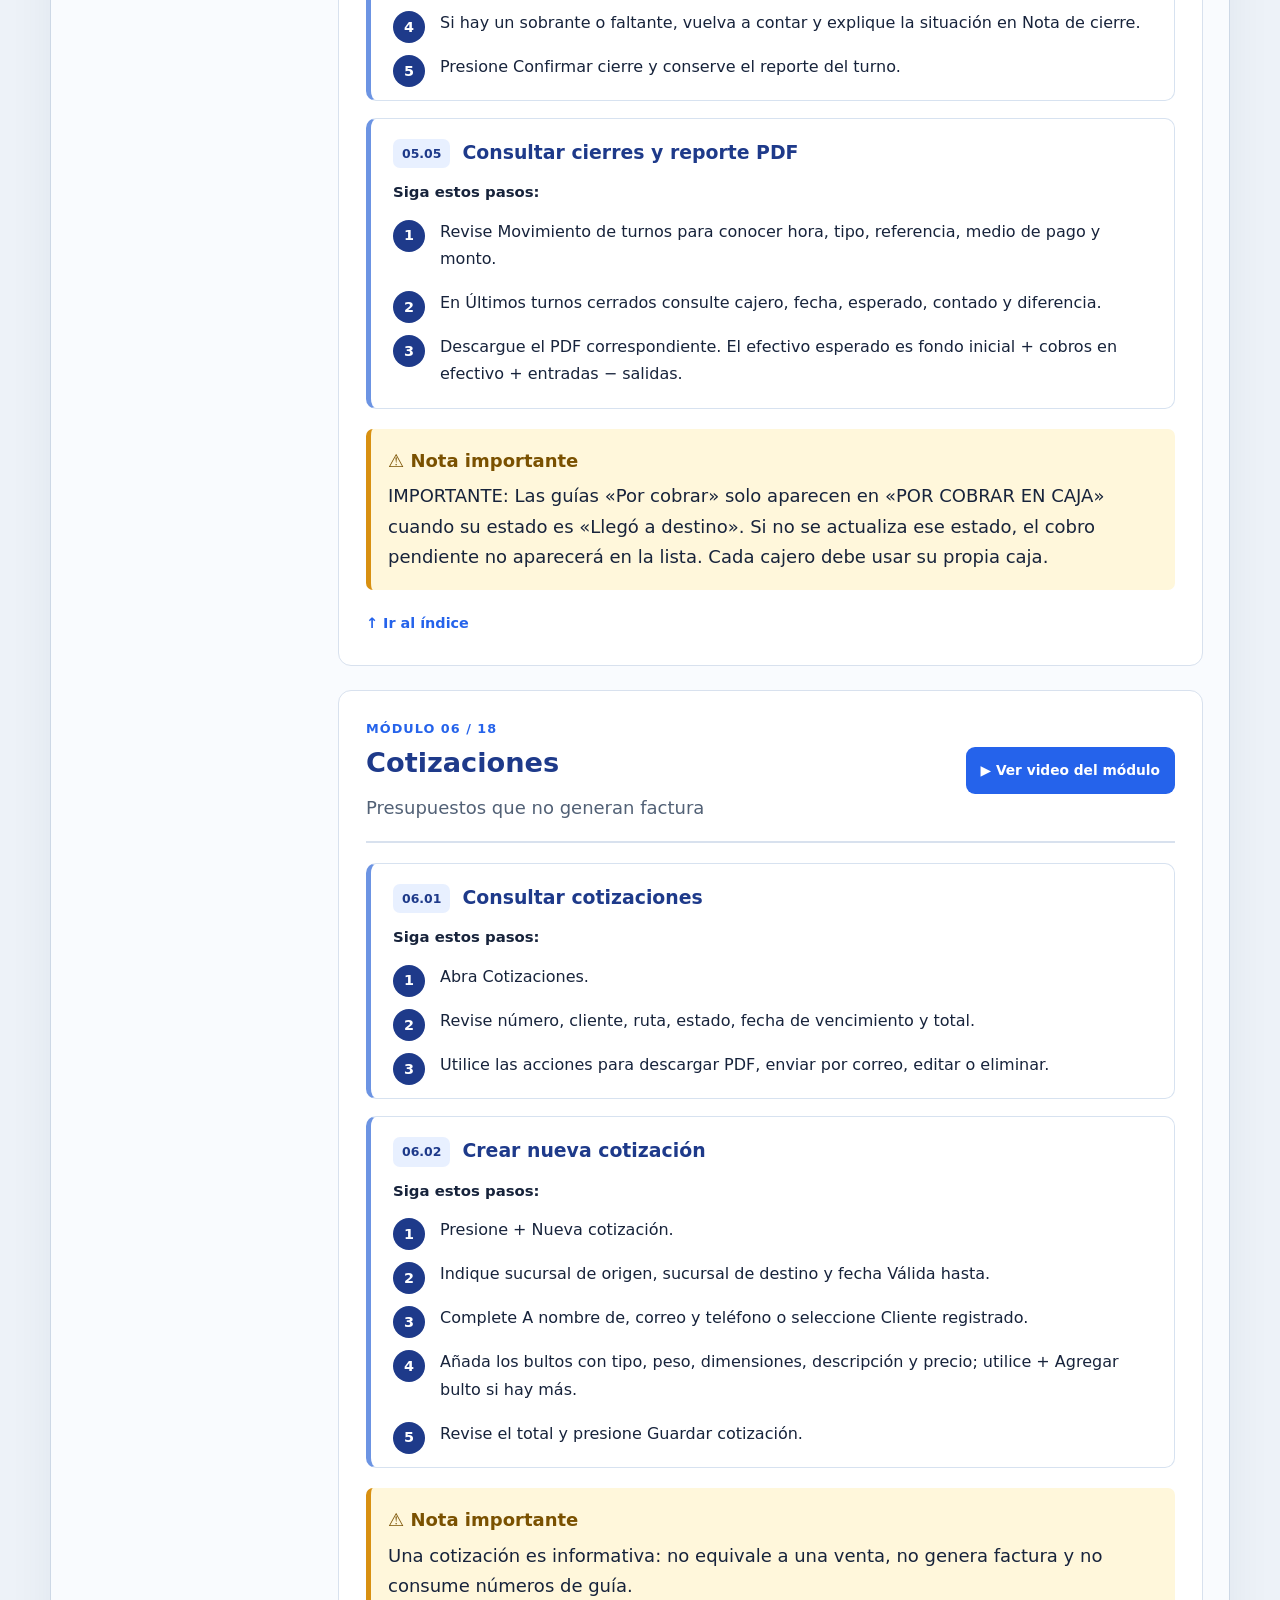
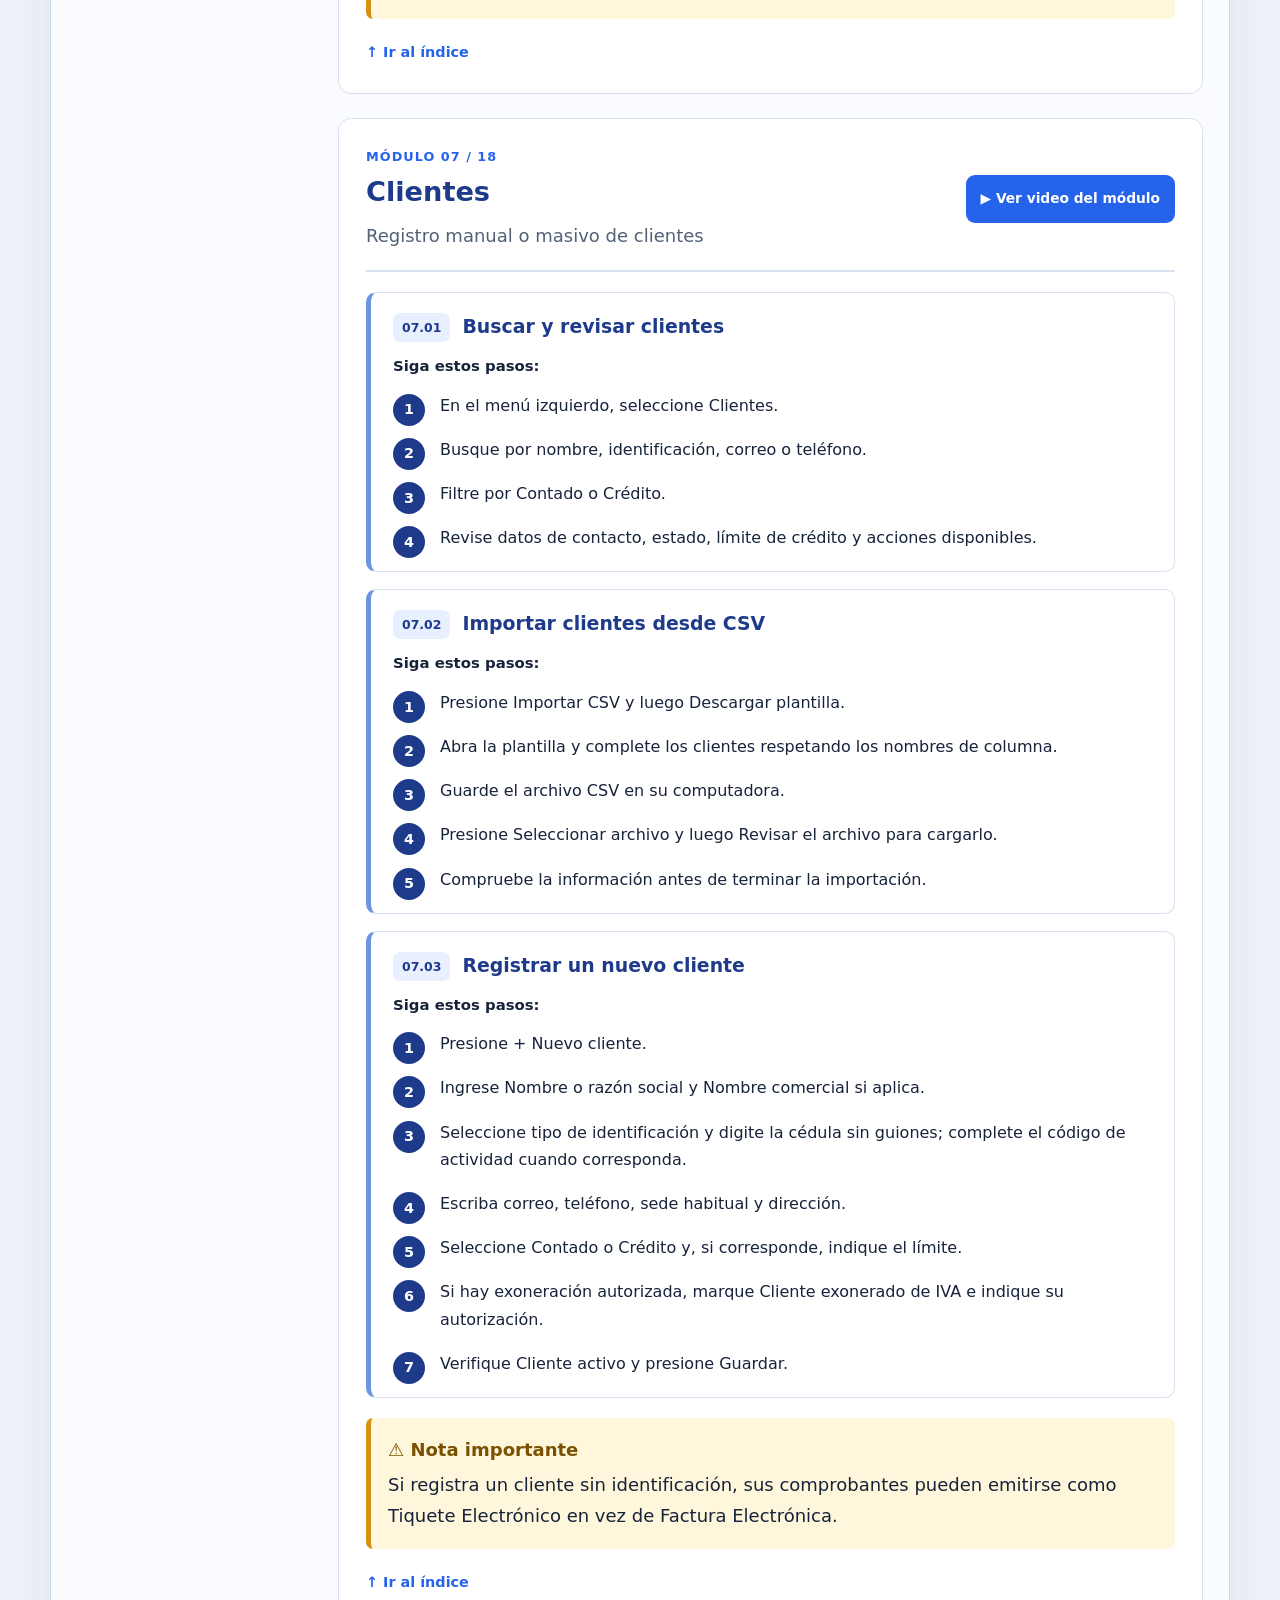
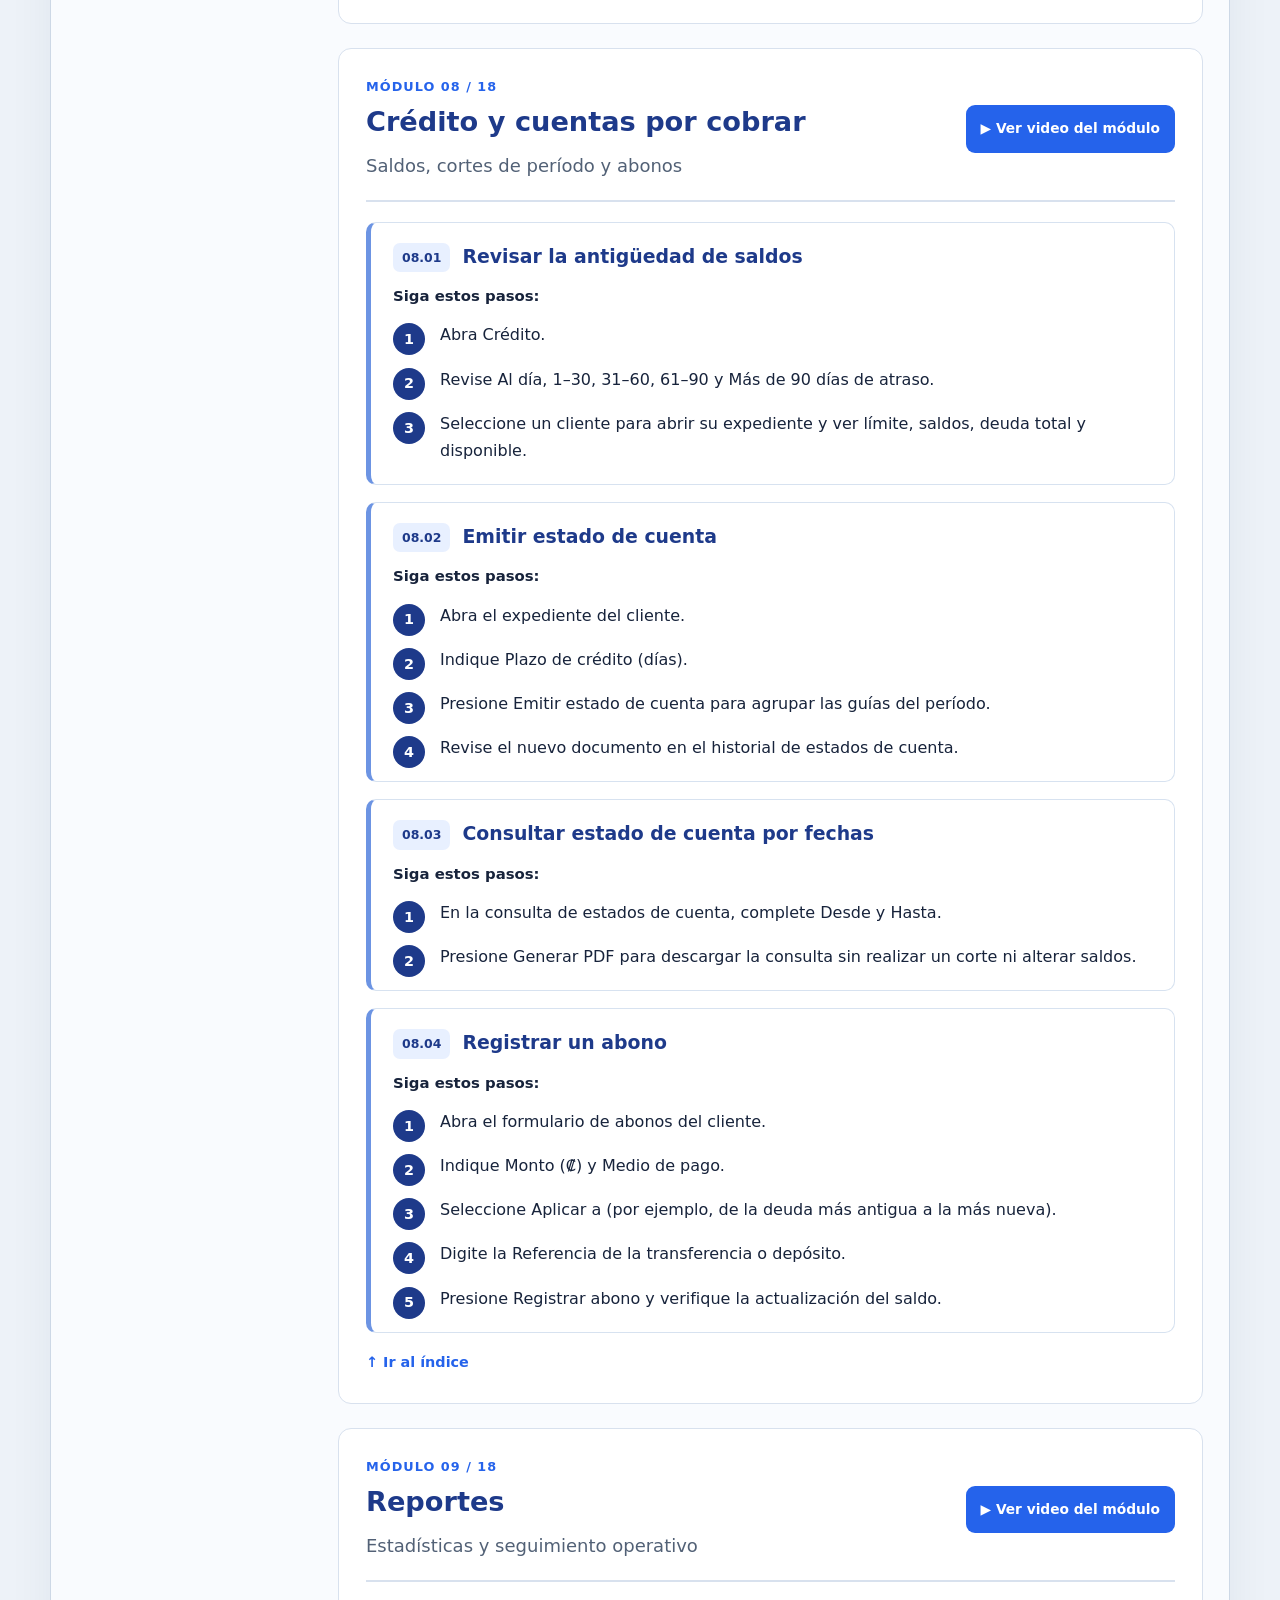
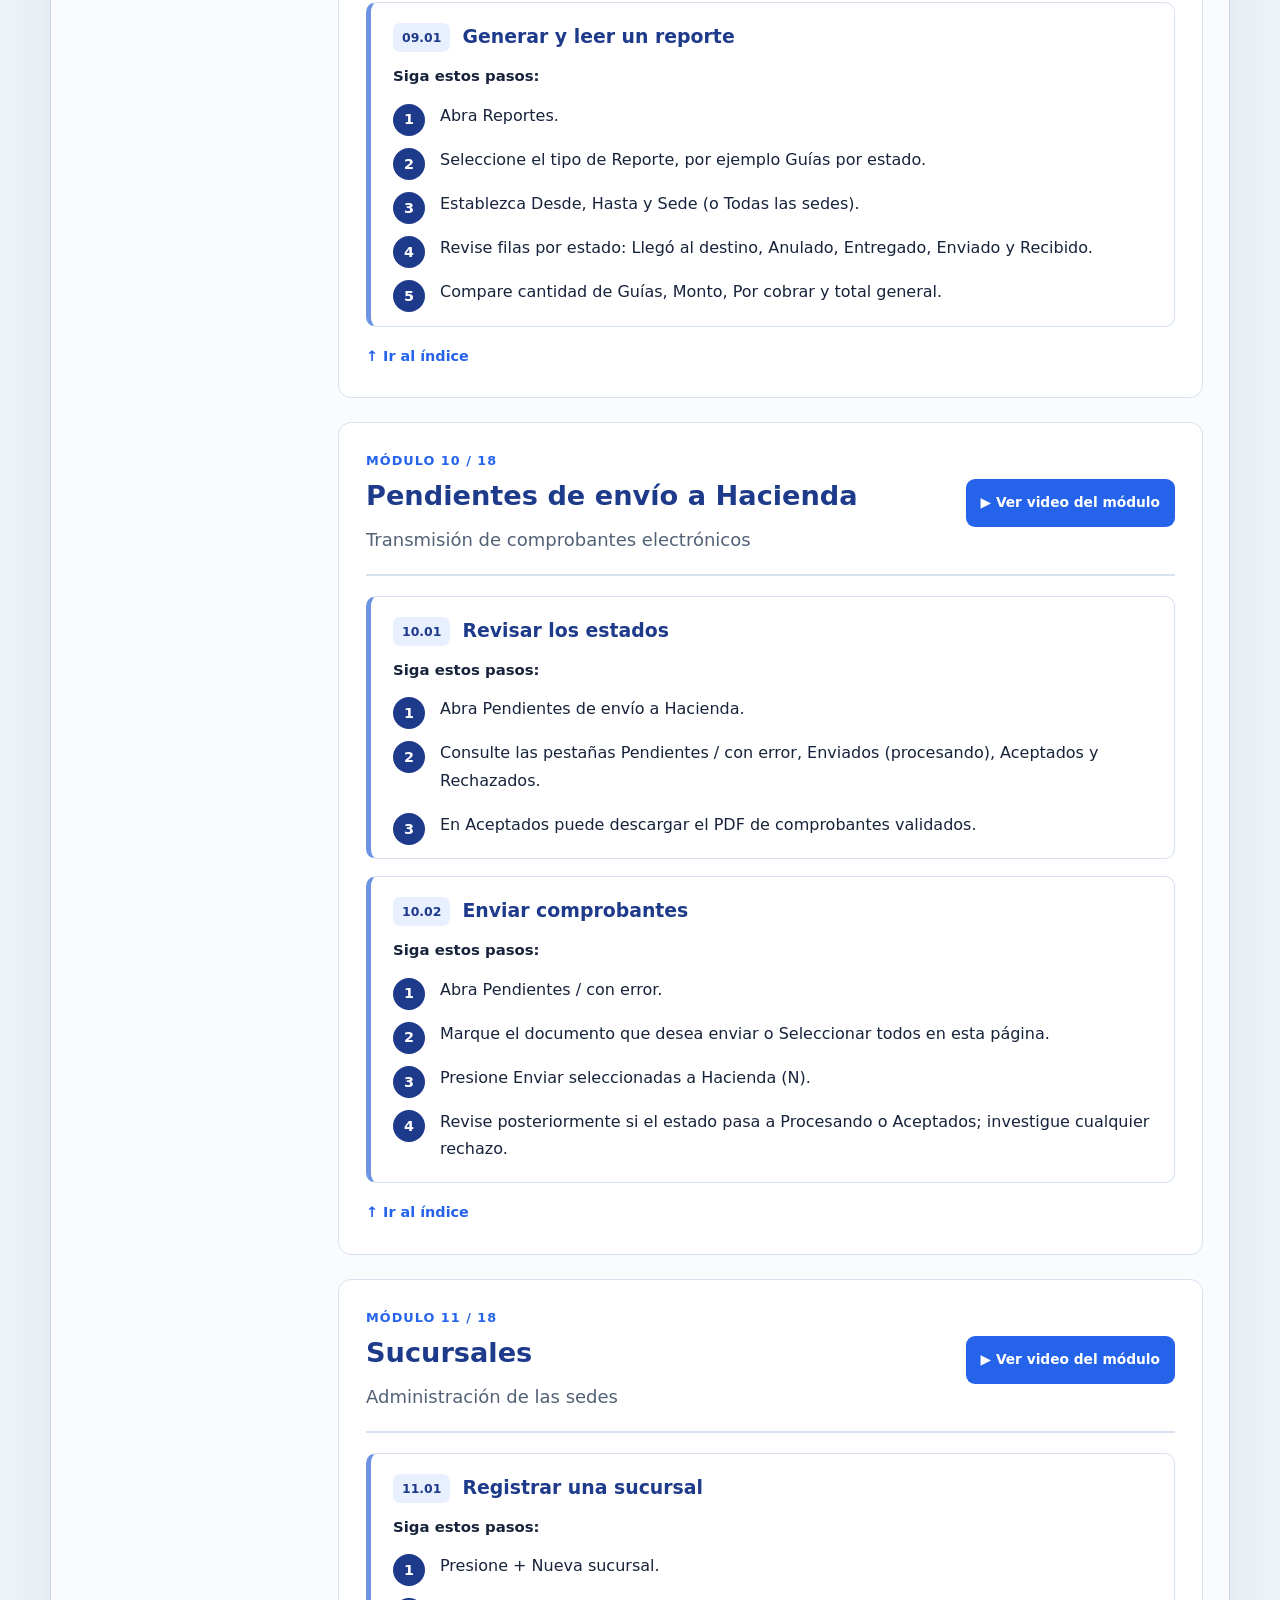
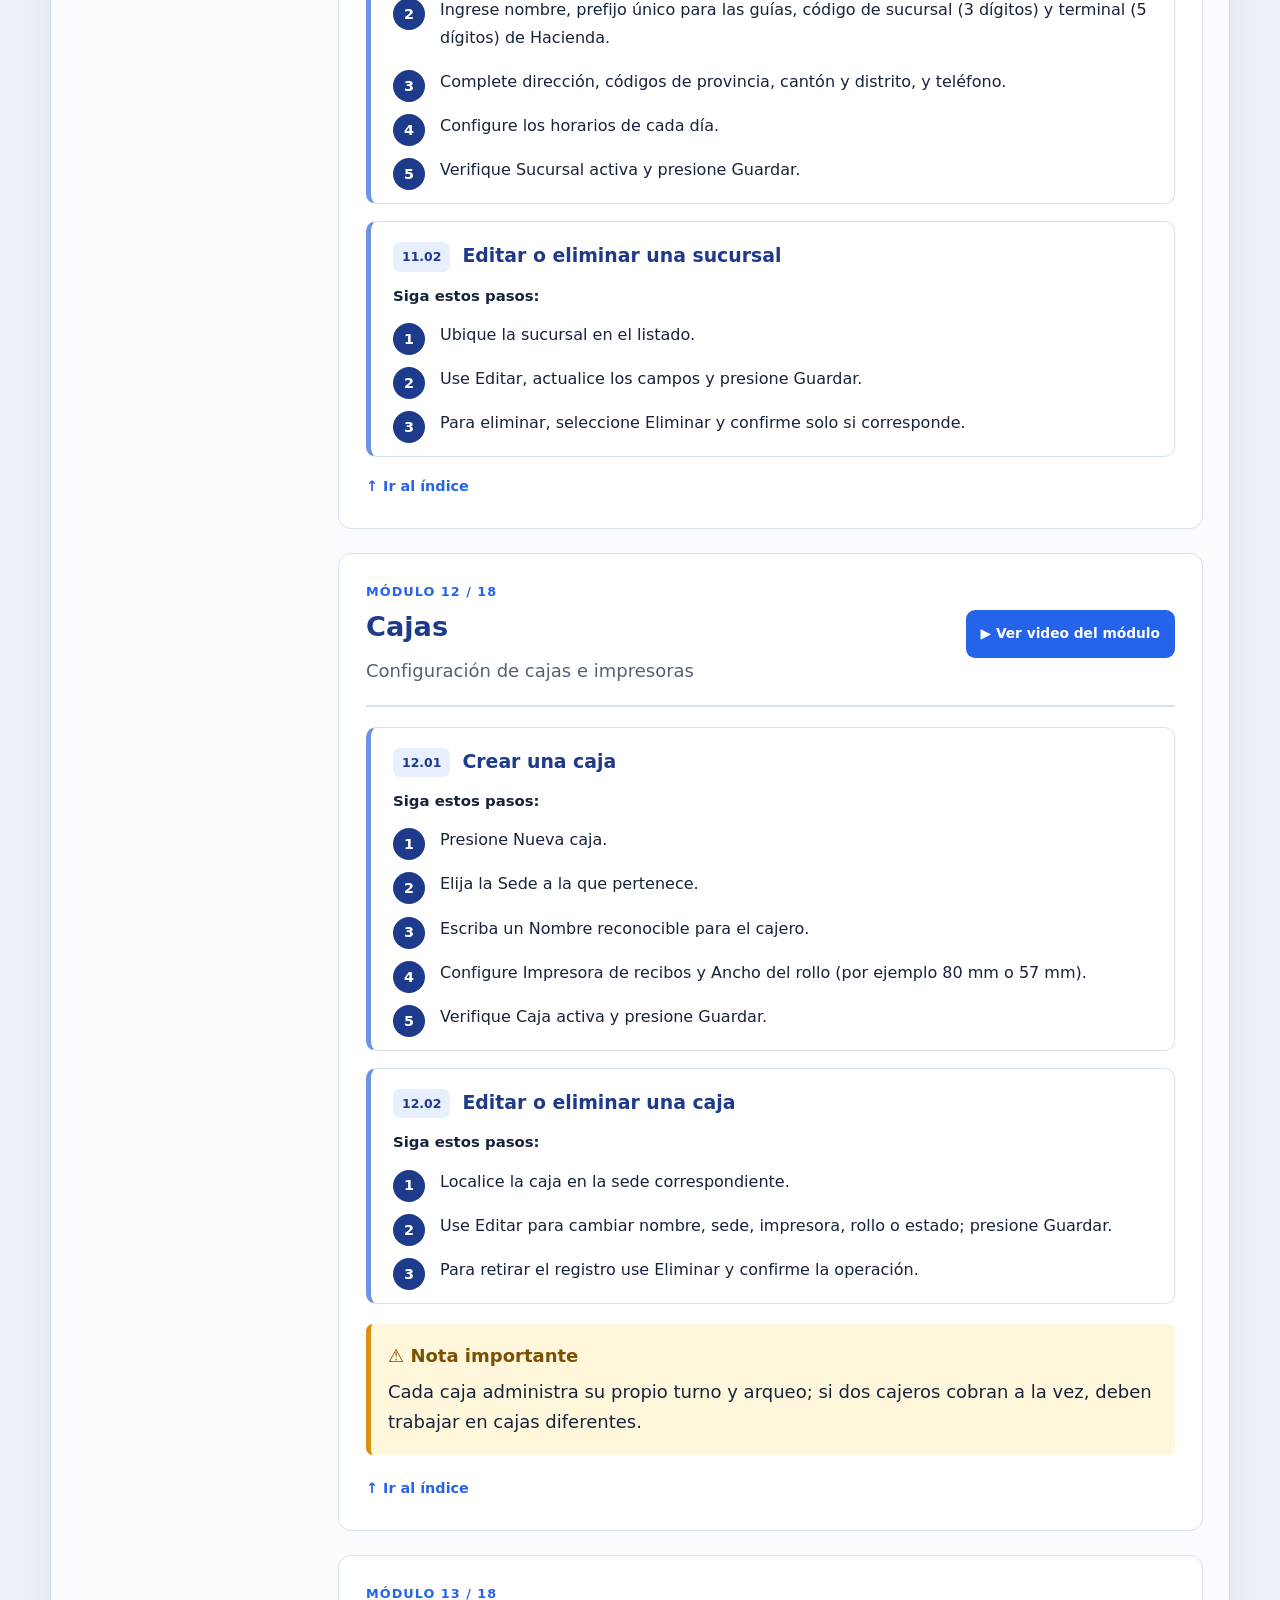
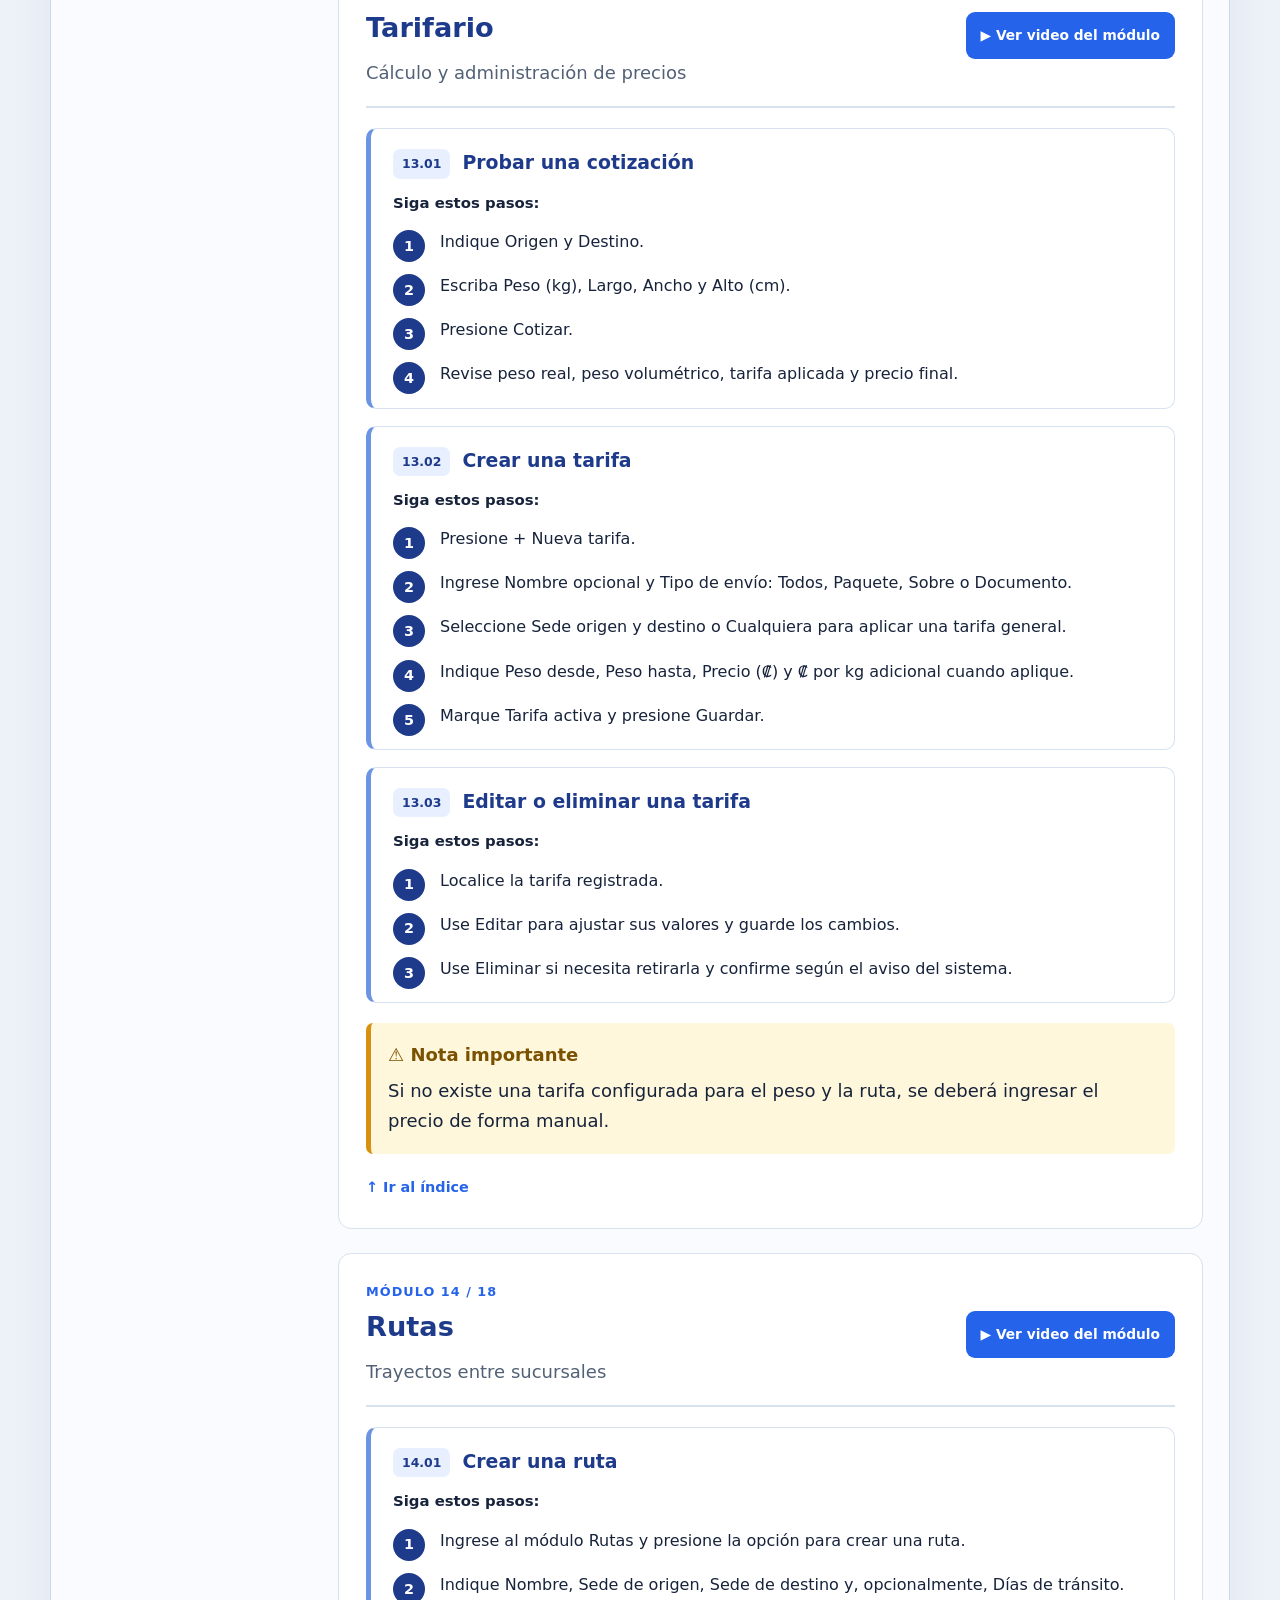
==== commit 9dbafe71: "terminado" ====
--- a/guia-de-encomiendas.html
+++ b/guia-de-encomiendas.html
@@ -466,10 +466,10 @@
         Viajes asignados a repartidores
        </p>
       </div>
-      <!--<button class="video-btn" data-title="Mi ruta" data-video="videos/mi-ruta.mp4" type="button">
+      <button class="video-btn" data-title="Mi ruta" data-video="videos/mi-ruta.mp4" type="button">
        ▶ Ver video del m&oacute;dulo
       </button>
-      -->
+      
      </div>
      <div class="task-grid">
       <article class="task" id="mi-ruta-t1">
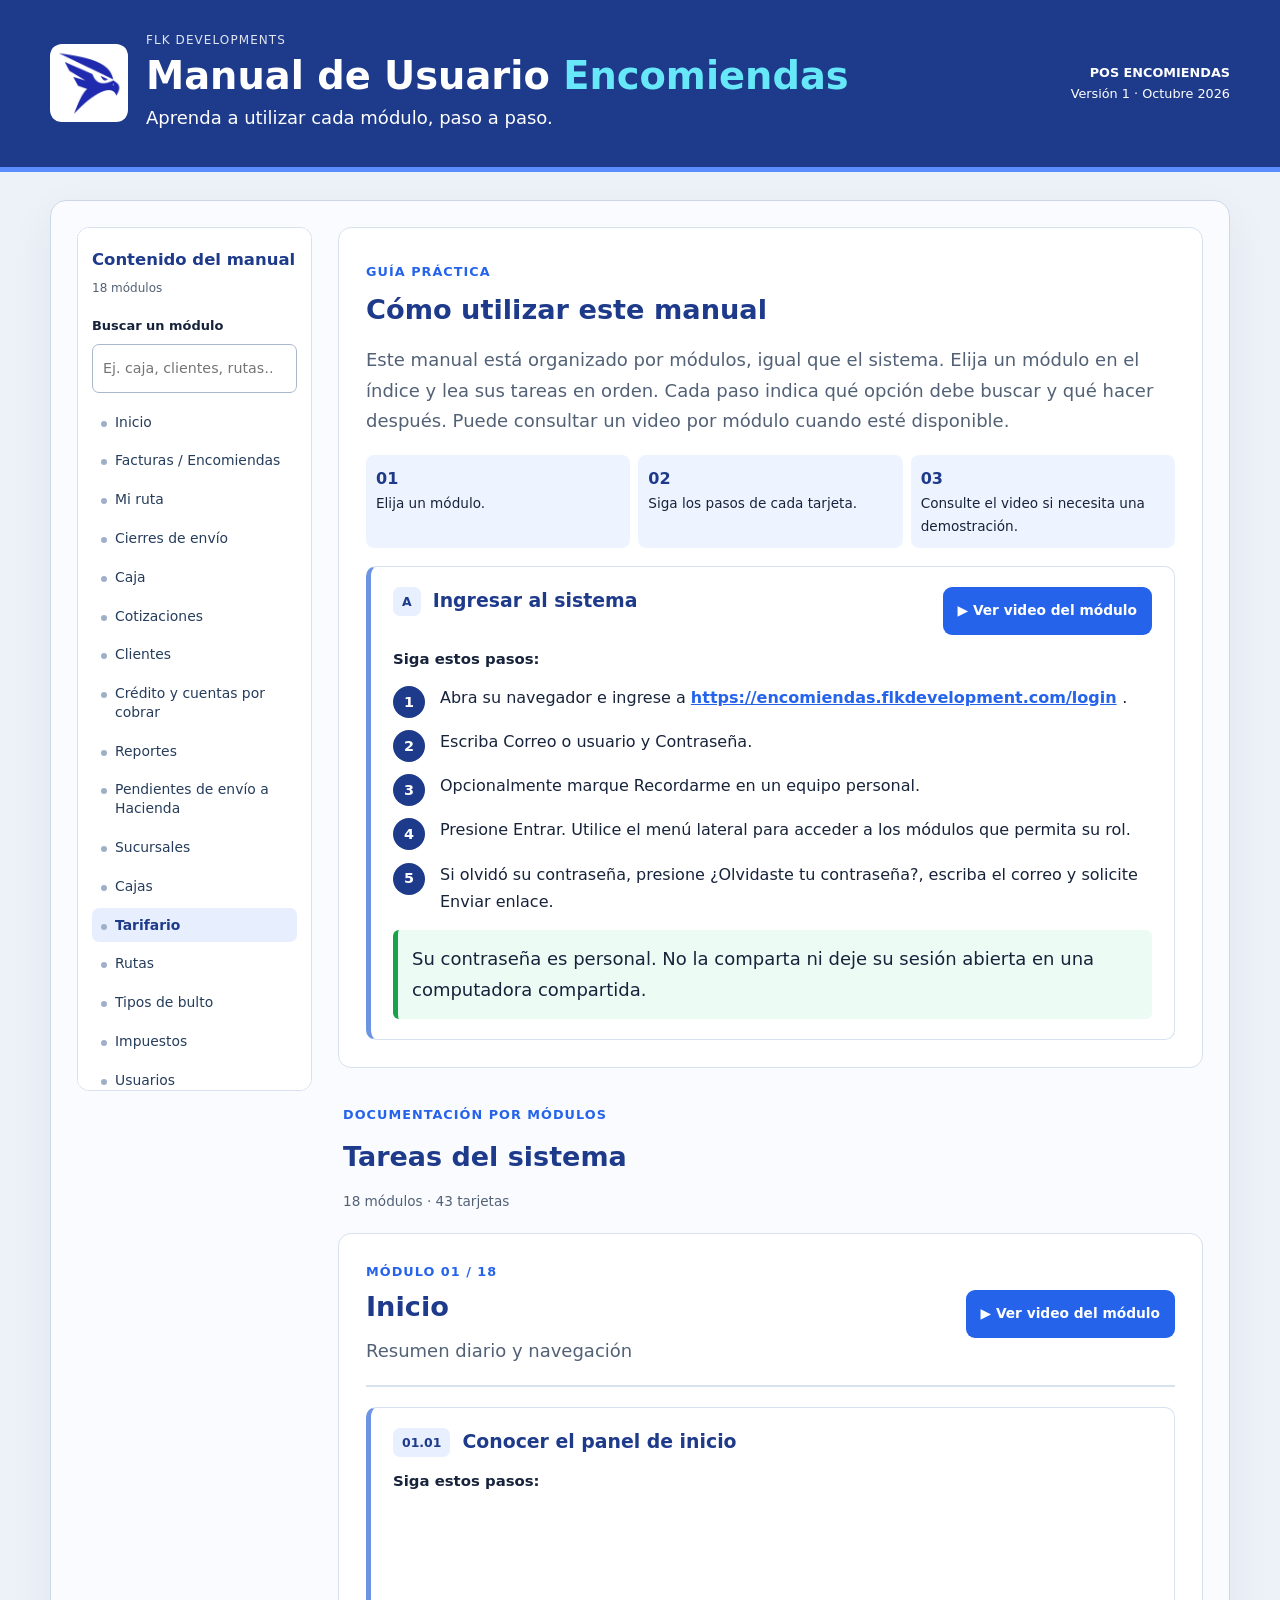
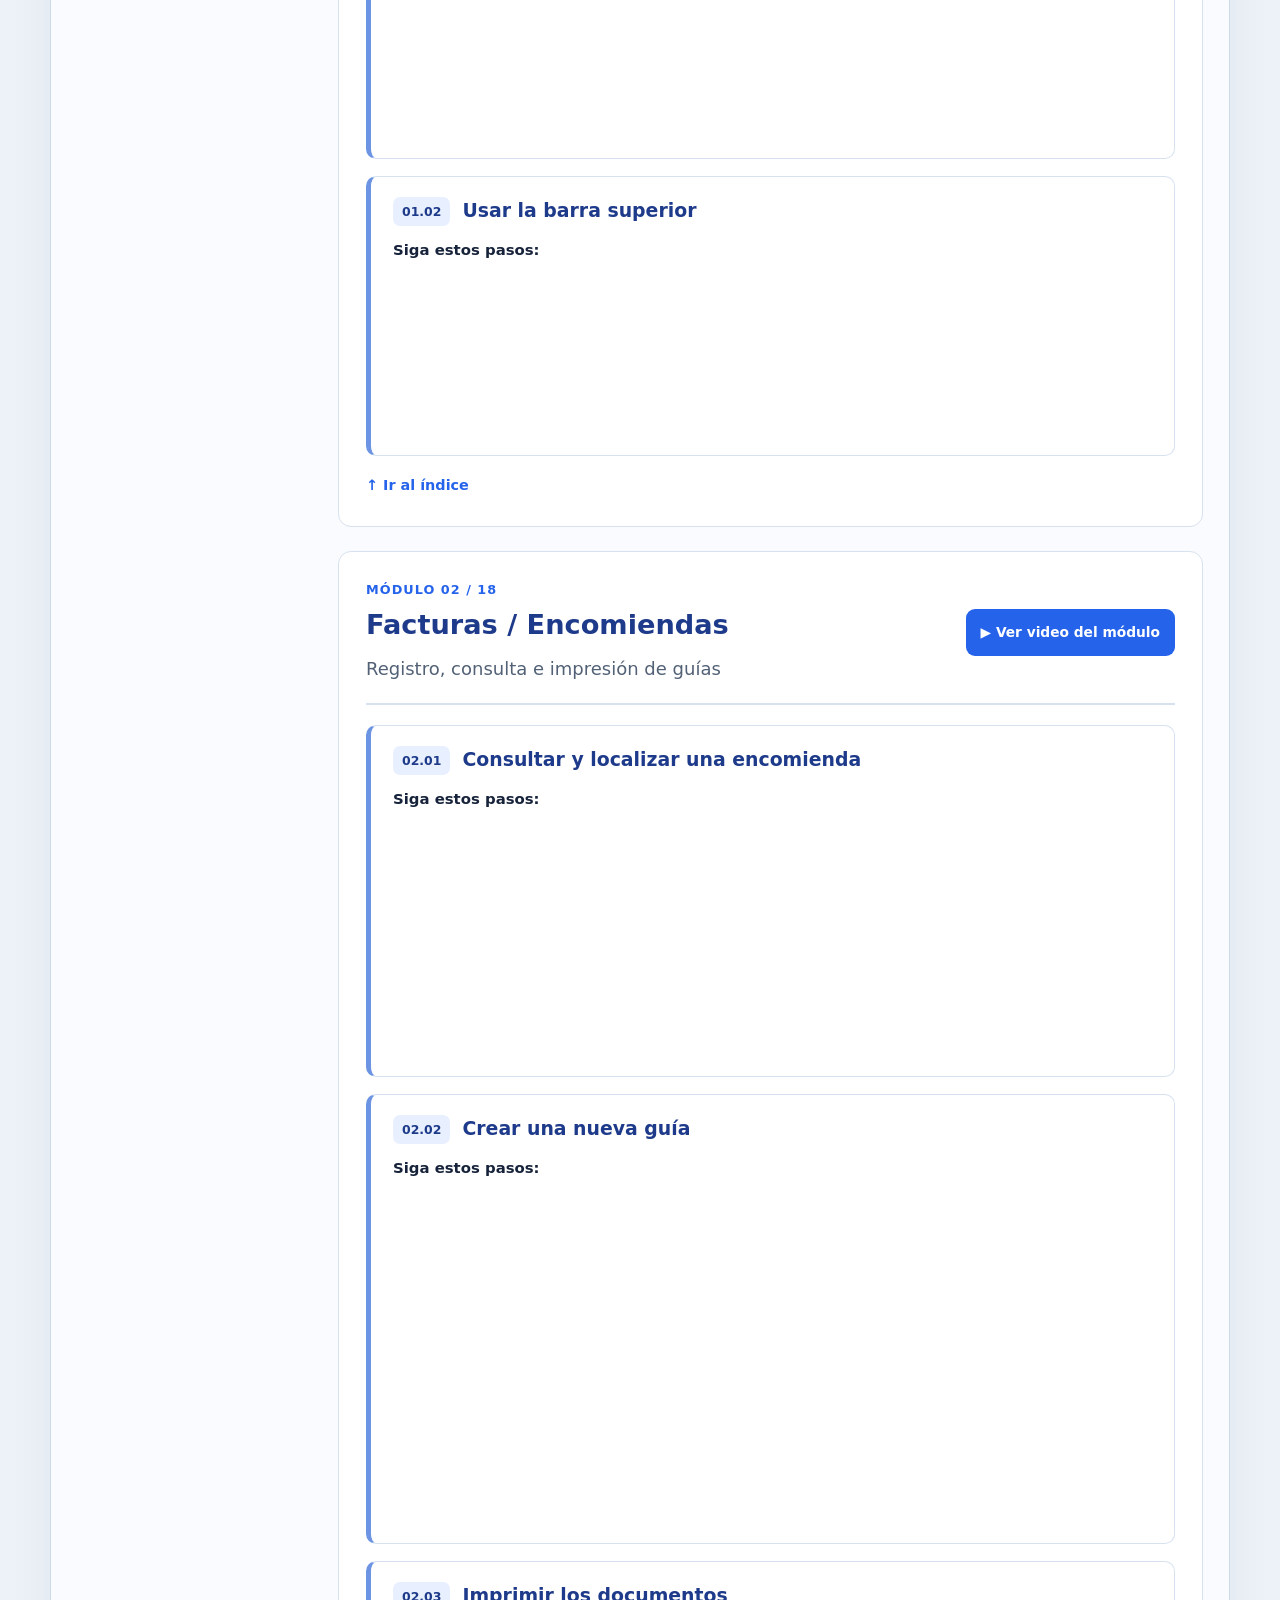
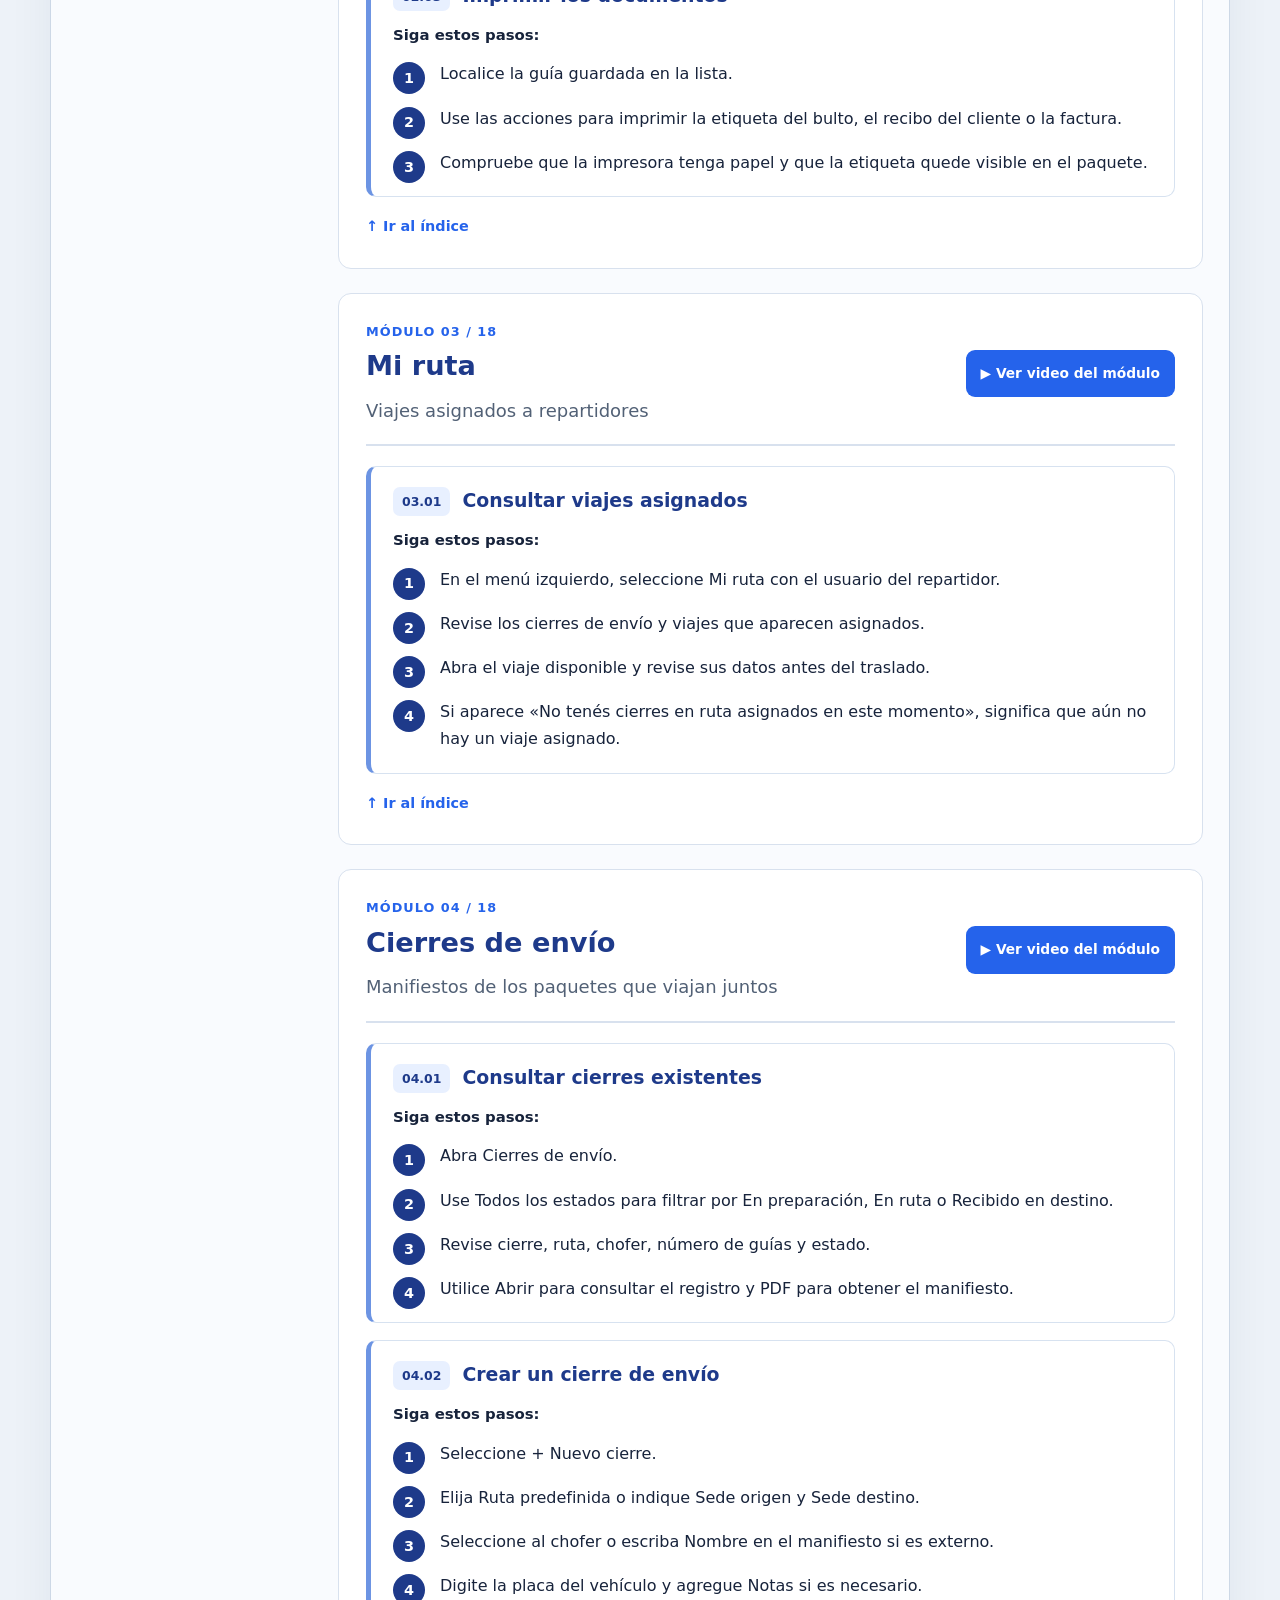
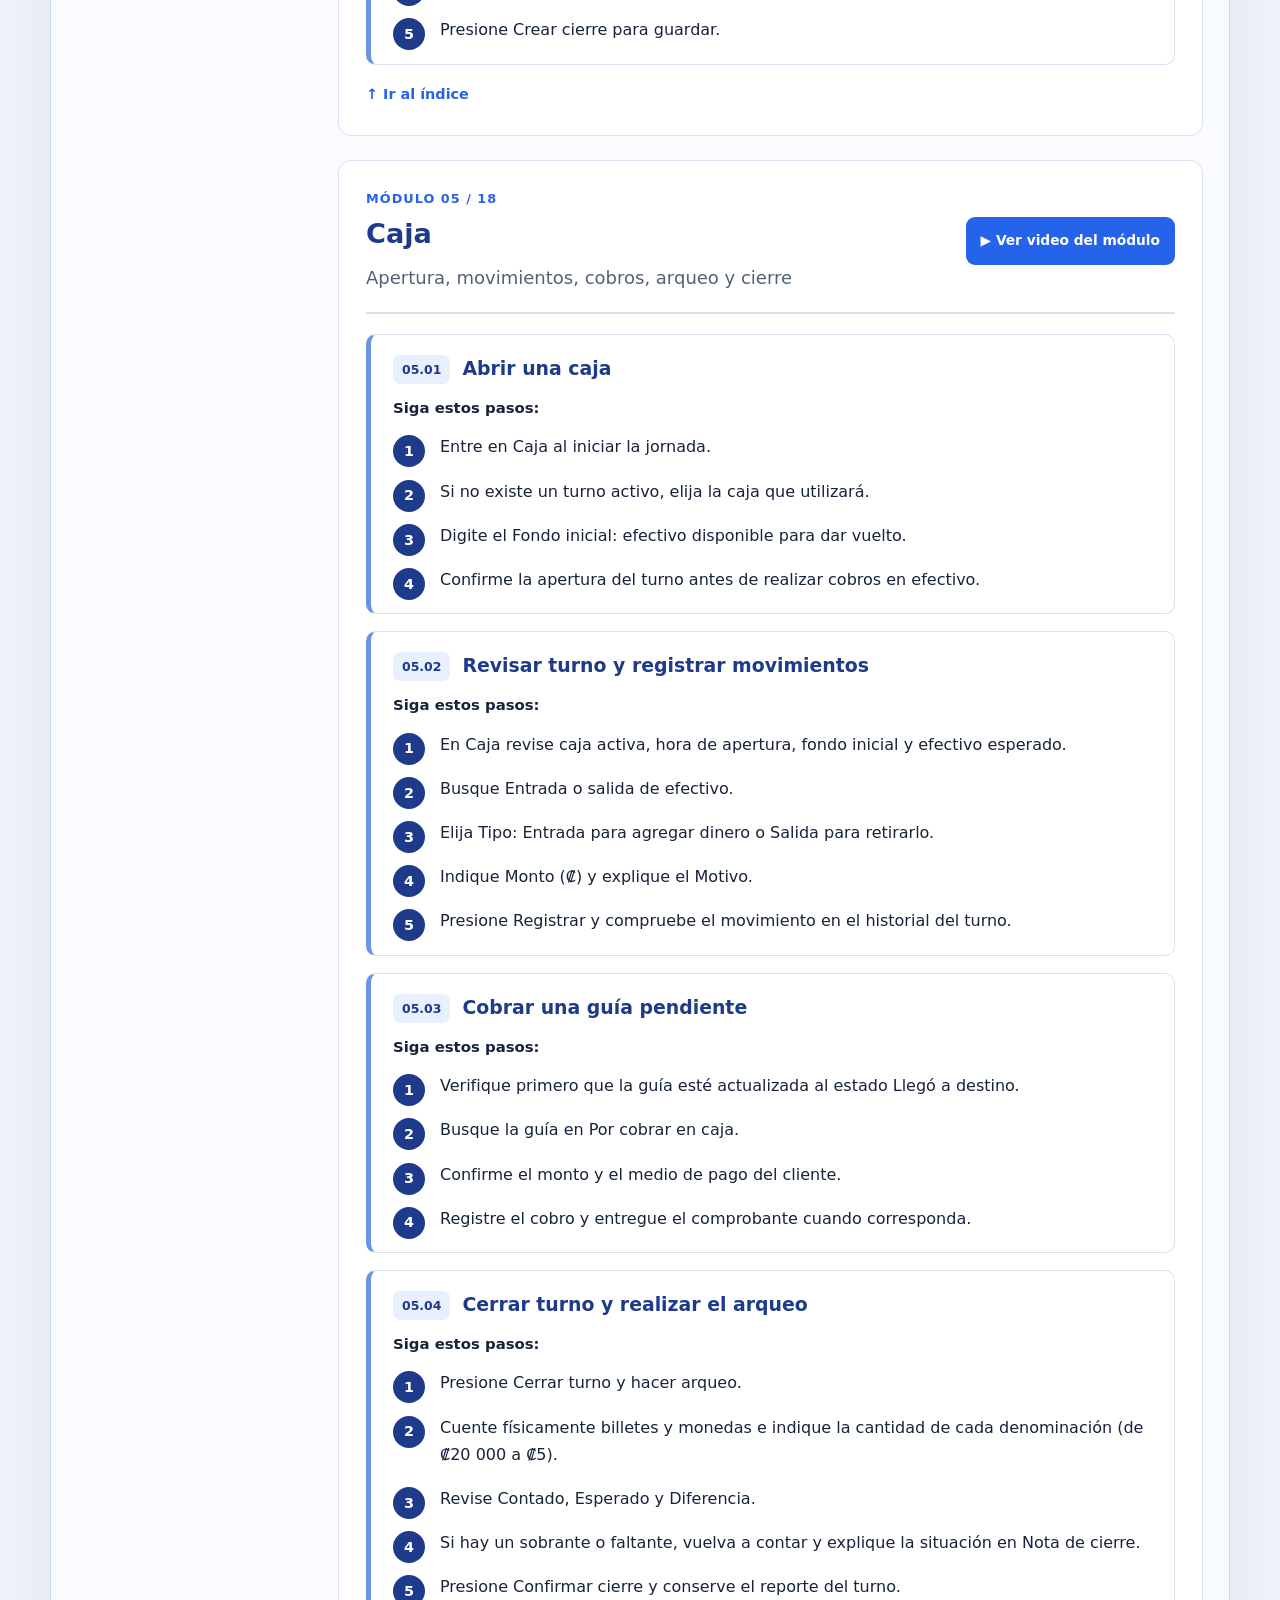
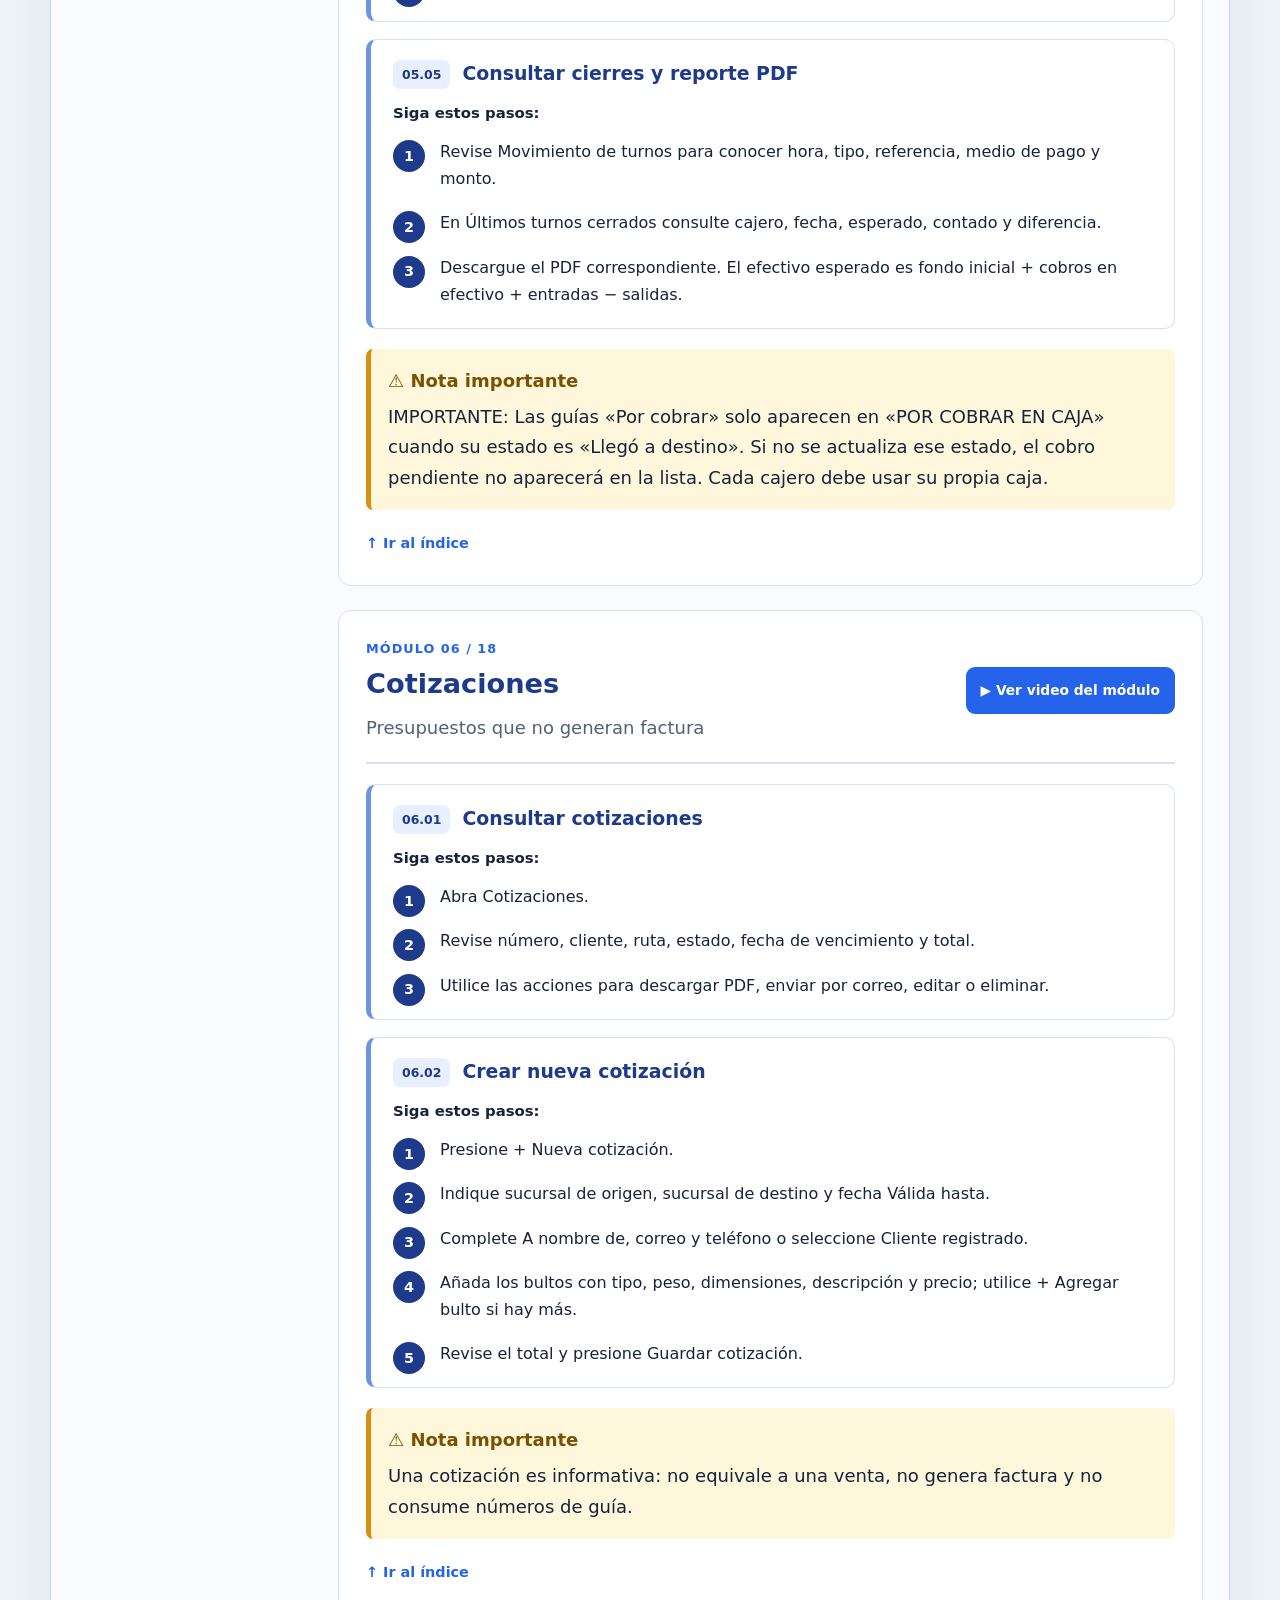
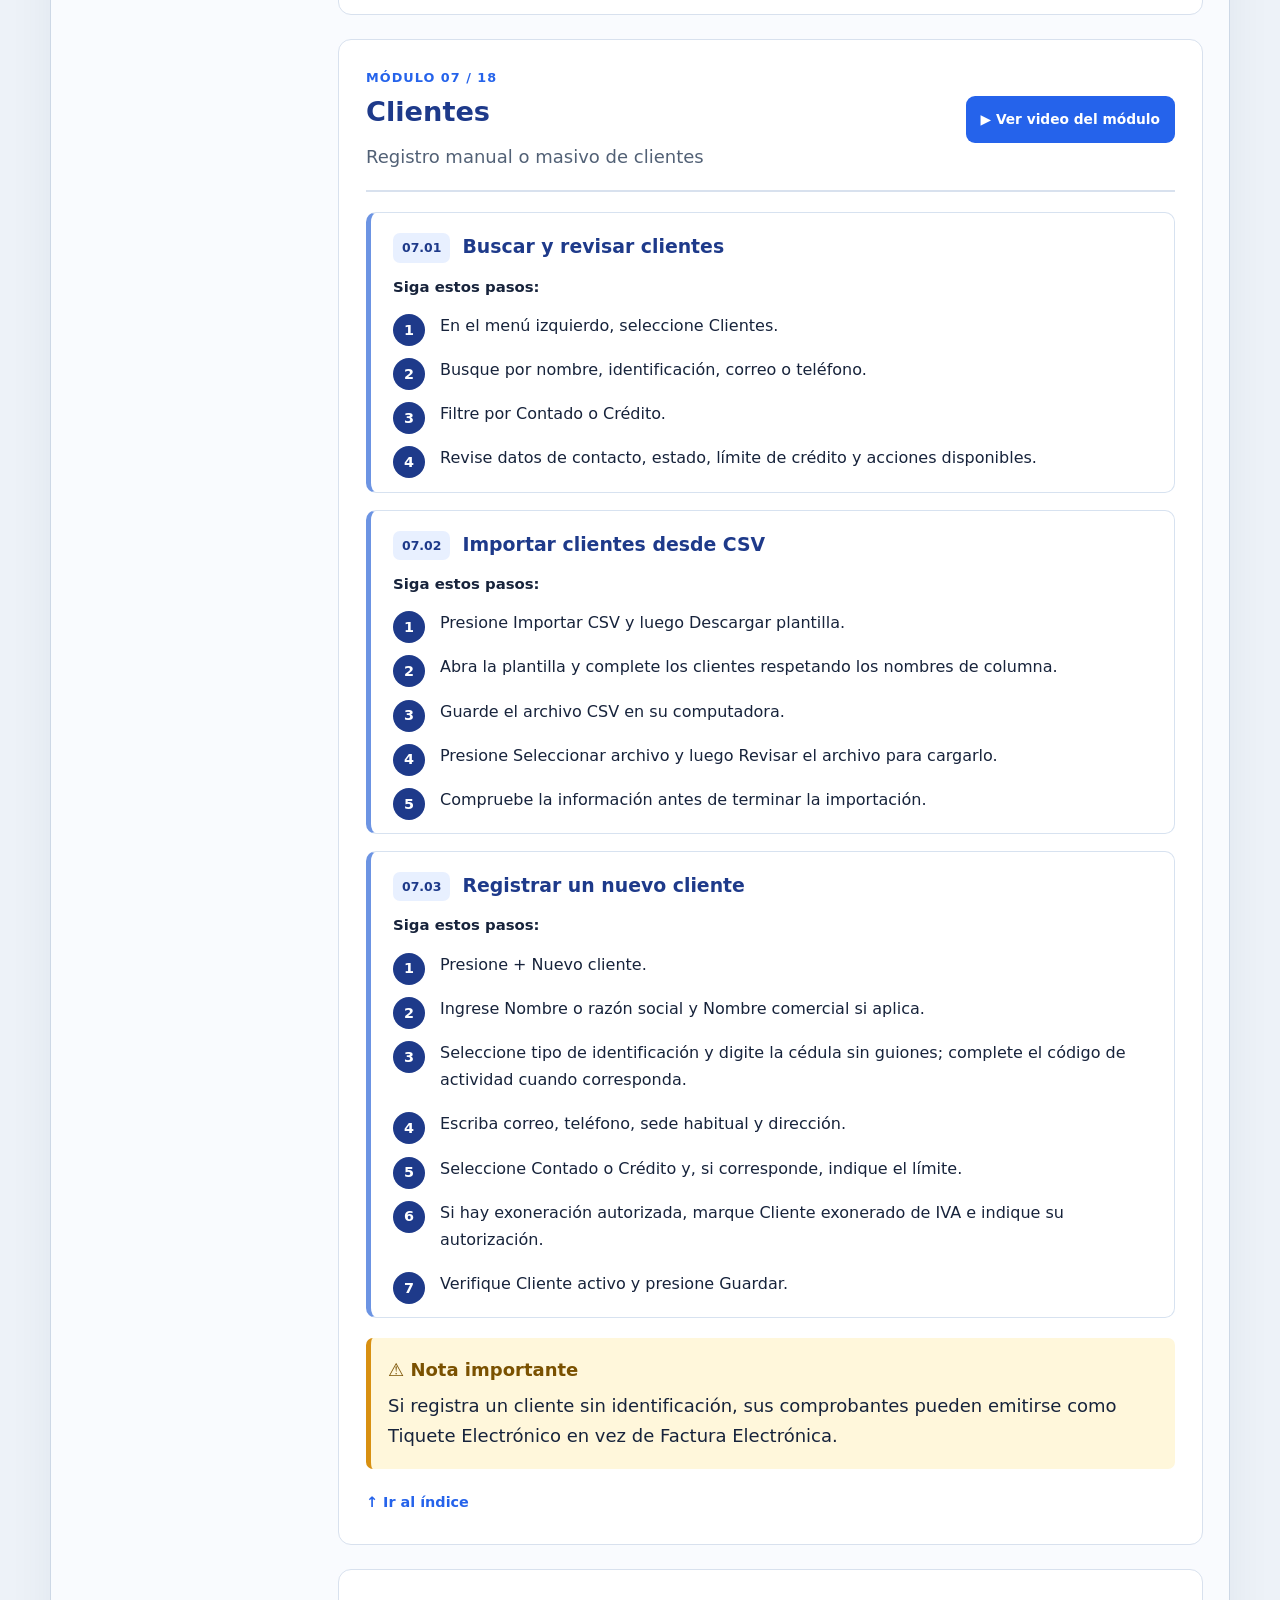
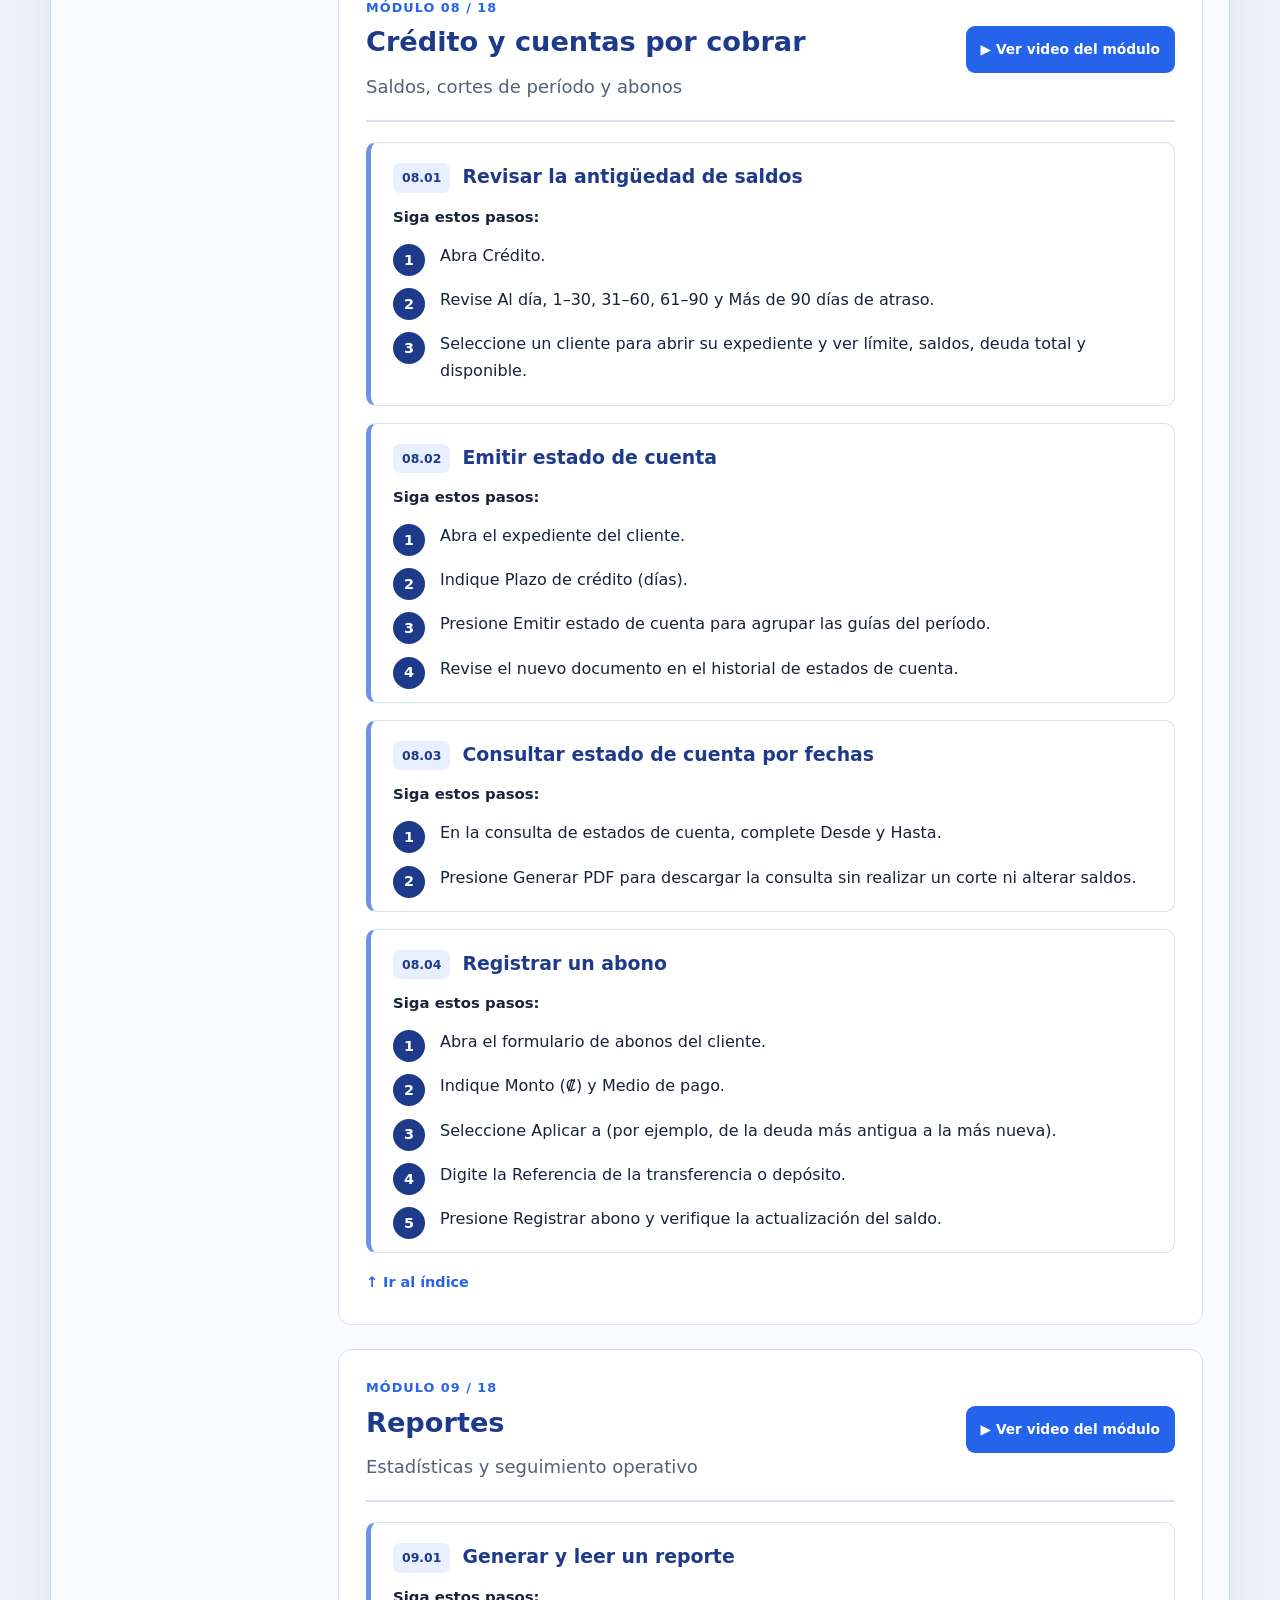
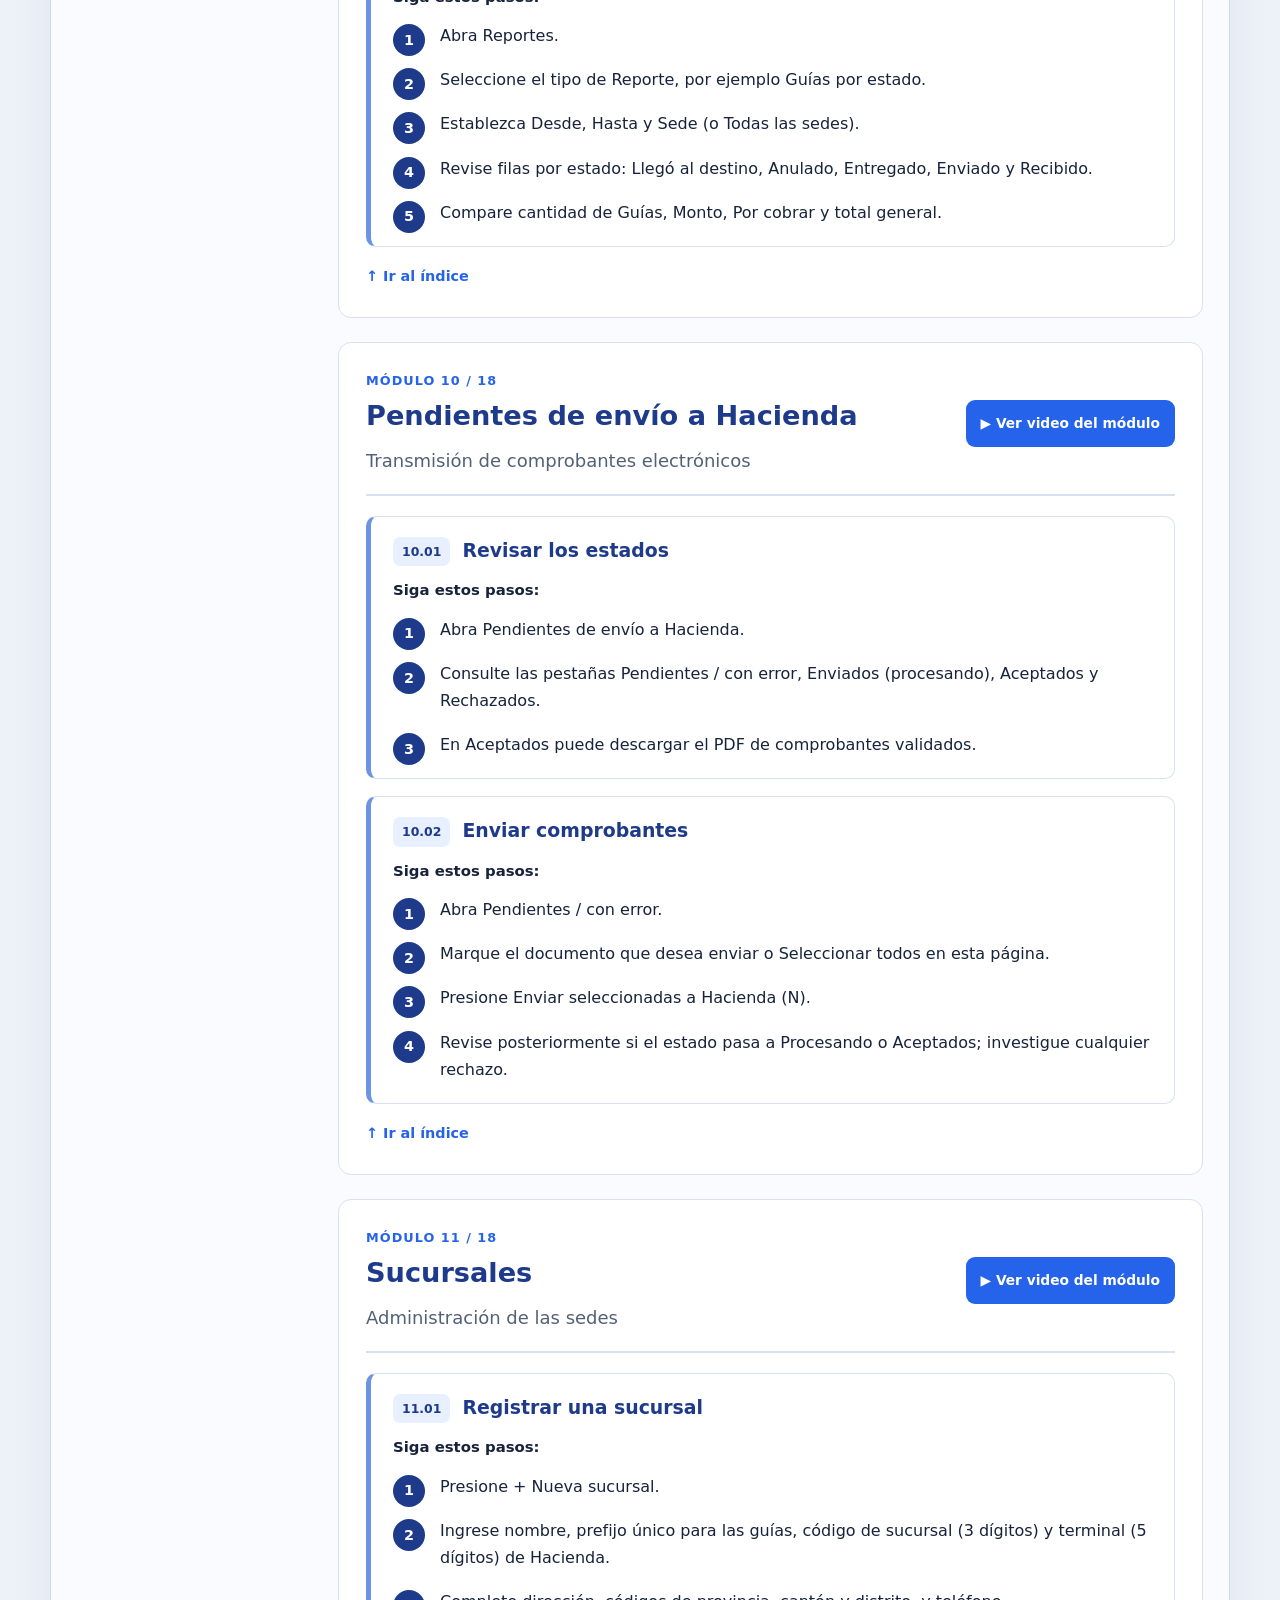
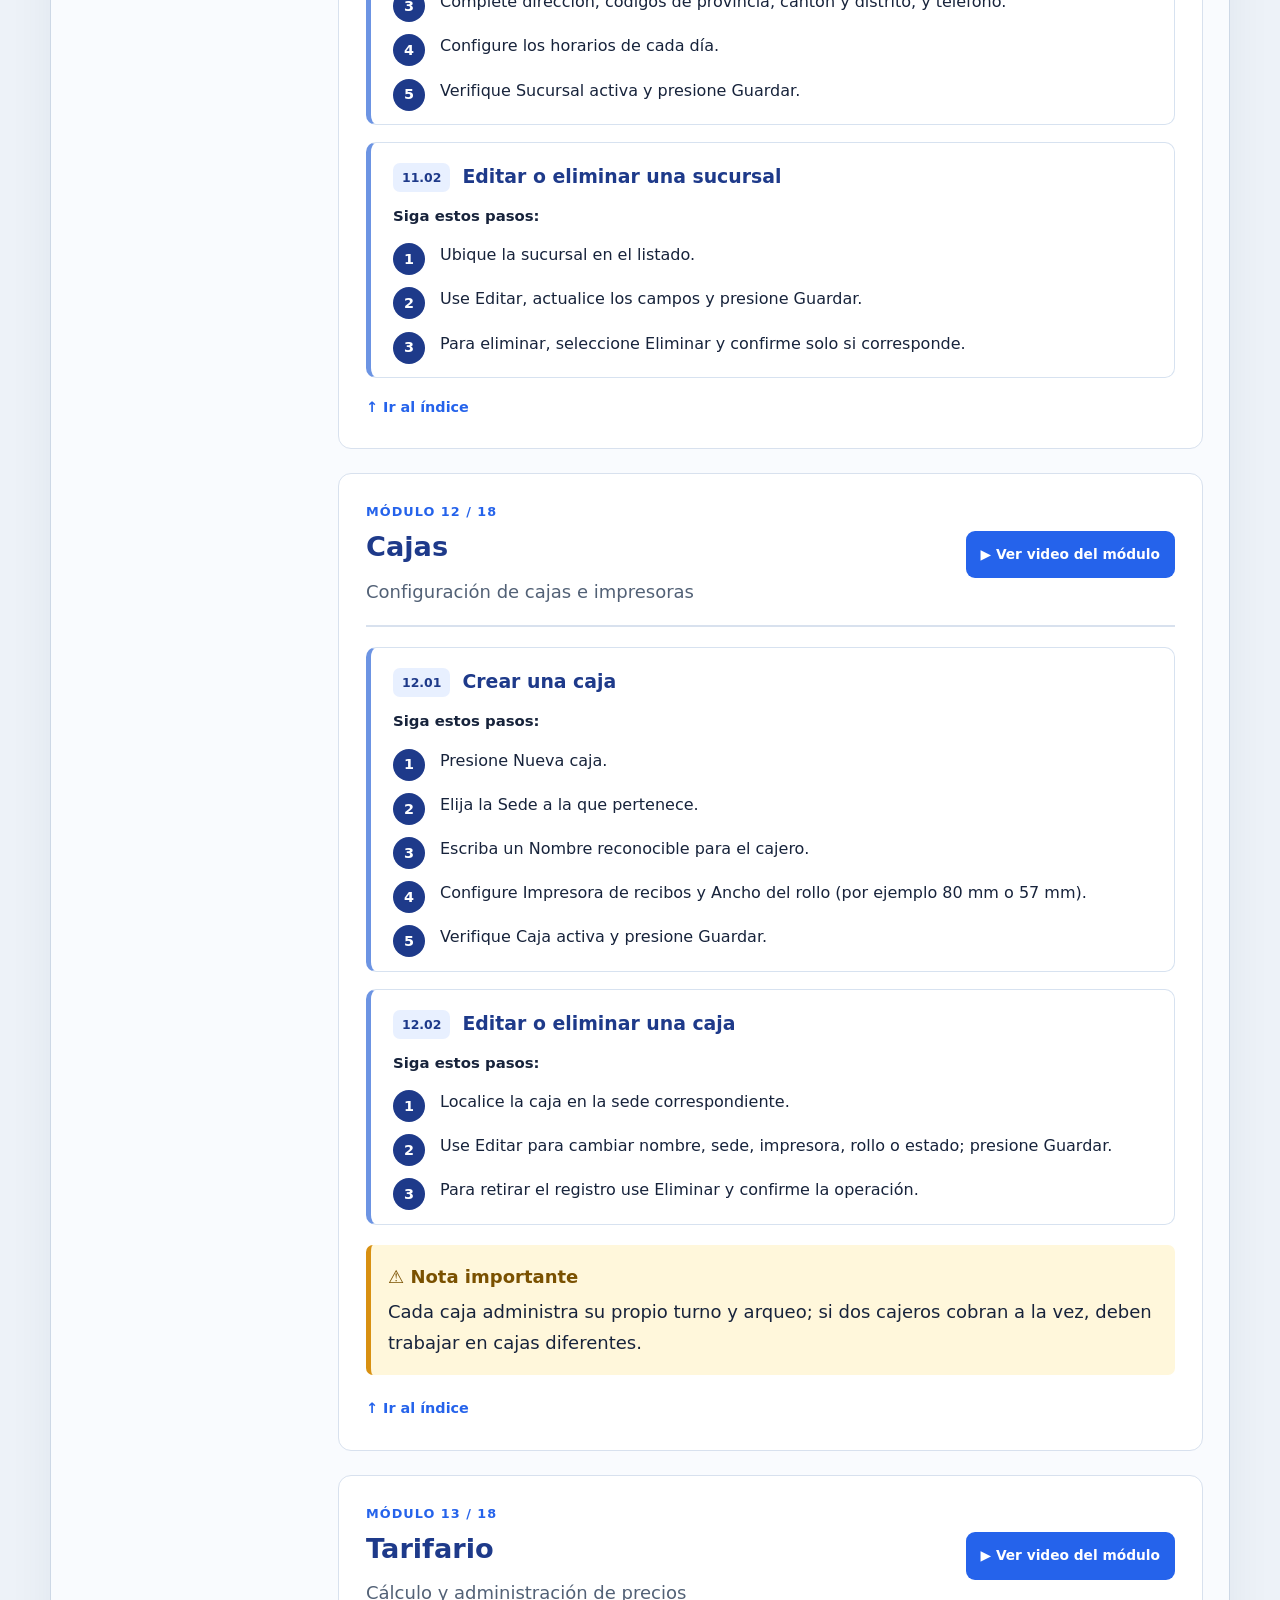
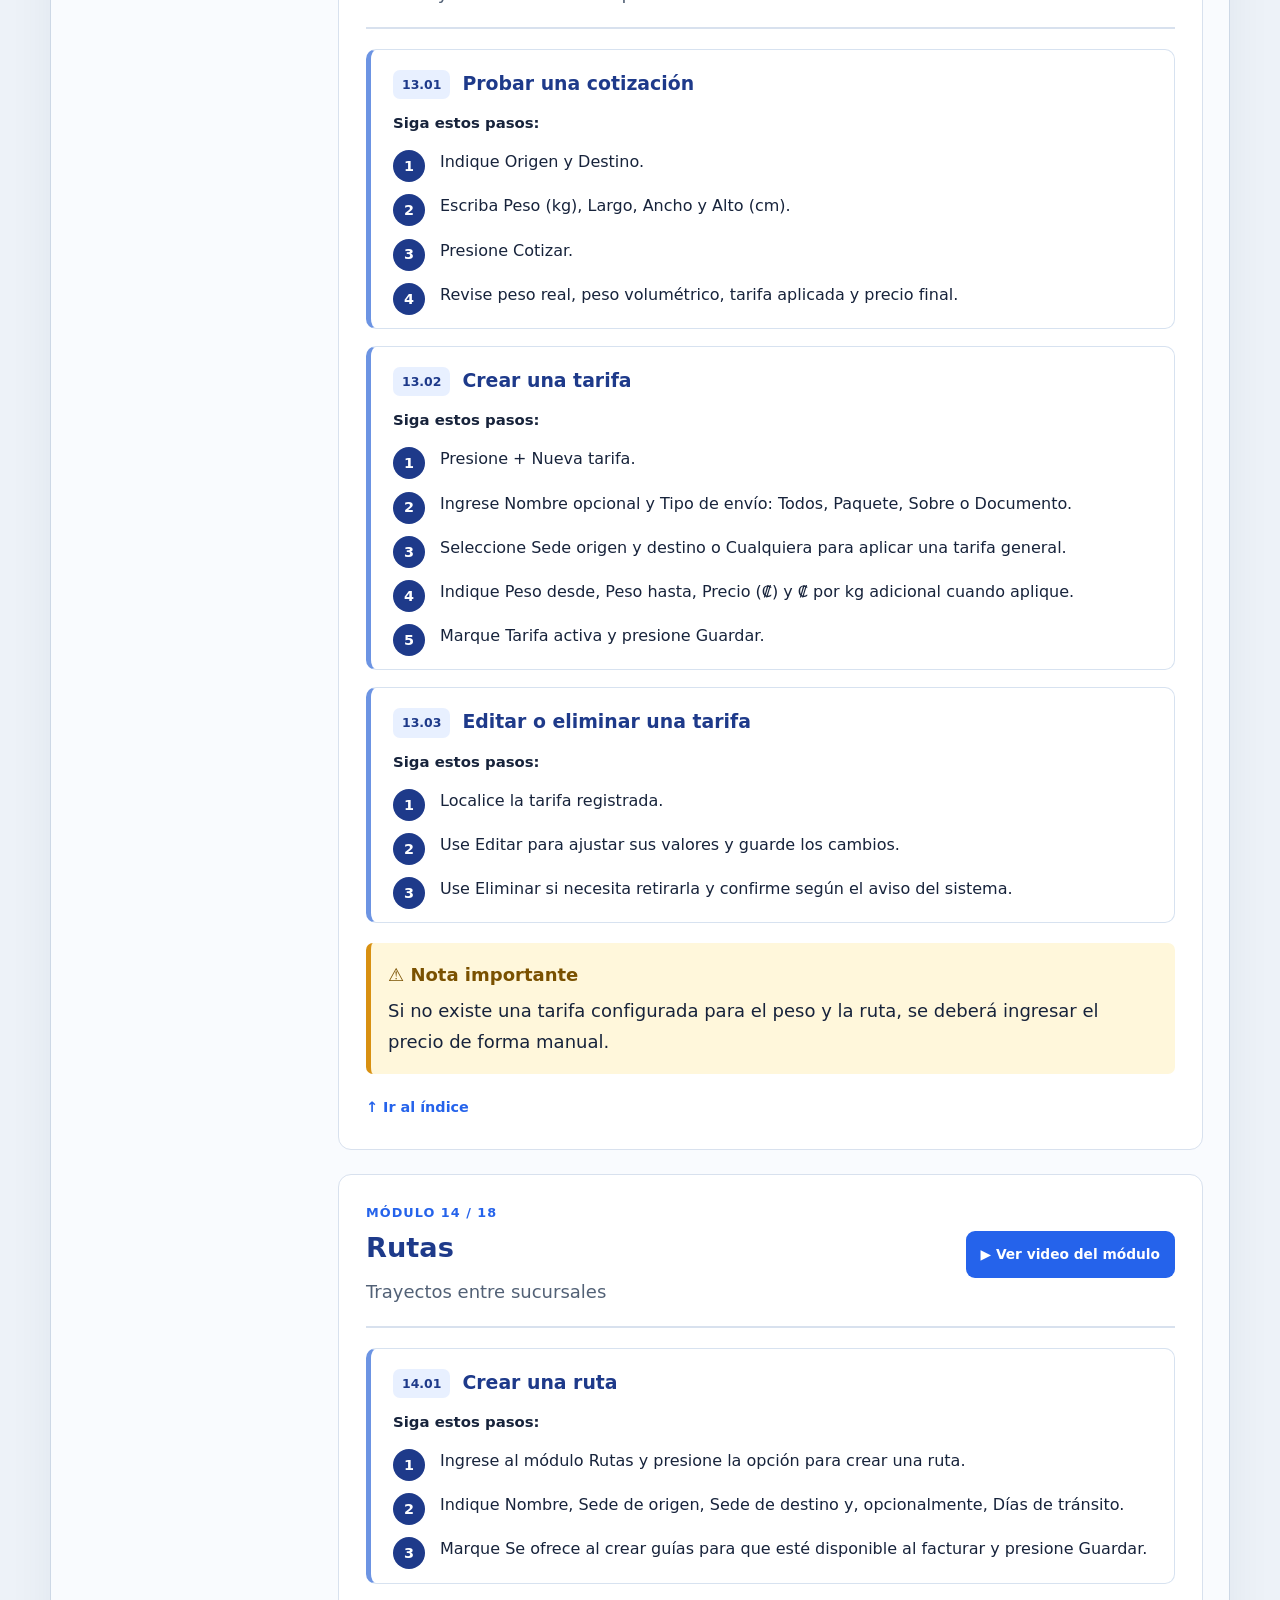
==== commit 89203b3c: "guias productos" ====
--- a/guia-de-encomiendas.html
+++ b/guia-de-encomiendas.html
@@ -7,19 +7,19 @@
   <title>
    Manual de usuario | FLK Encomiendas
   </title>
-  <link href="style.css?v=1.0.2" rel="stylesheet"/>
- <link rel="icon" type="image/png" href="imagenes/logoblanco.svg">
+  <link href="estilos/style.css?v=1.0.2" rel="stylesheet"/>
+ <link rel="icon" type="image/png" href="assets/imagenes/logoblanco.svg">
  </head>
  <body>
   <a class="saltar" href="#contenido-principal">
    Saltar al contenido principal
   </a>
-  <!-- EDITAR LOGO: reemplace imagenes/logo.png con el archivo del logo de la empresa. -->
+  <!-- EDITAR LOGO: reemplace assets/imagenes/logo.png con el archivo del logo de la empresa. -->
   <header class="banner" id="arriba">
    <div class="banner-inner">
     <div class="identity">
      <div class="logo-slot">
-      <img alt="Logo de la empresa" onerror="this.hidden=true;this.nextElementSibling.hidden=false" src="imagenes/logo.png"/>
+      <img alt="Logo de la empresa" onerror="this.hidden=true;this.nextElementSibling.hidden=false" src="assets/imagenes/logo.png"/>
       <span class="logo-fallback" hidden="">
        FLK
       </span>
@@ -210,14 +210,13 @@
        <span class="task-number">
         A
        </span>
-       
        <h3>
         Ingresar al sistema
        </h3>
+       <button class="video-btn" data-title="Ingresar al sistema" data-video="assets/videos/iniciodesesion.mp4" type="button" style="margin-left: auto; flex: none;">
+        ▶ Ver video del m&oacute;dulo
+       </button>
       </div>
-        <button class="video-btn" data-title="Facturas / Encomiendas" data-video="videos/iniciodesesion.mp4" type="button" style="margin-left: 75%; margin-bottom: 1rem;">
-       ▶ Ver video del m&oacute;dulo
-      </button>
       <p class="instruccion">
        Siga estos pasos:
       </p>
@@ -225,7 +224,7 @@
        <li>
         Abra su navegador e ingrese a
         <strong>
-         encomiendas.flkdevelopment.com
+          <a href="https://encomiendas.flkdevelopment.com/login" target="_blank" rel="noopener noreferrer">https://encomiendas.flkdevelopment.com/login</a>
         </strong>
         .
        </li>
@@ -276,7 +275,7 @@
         Resumen diario y navegaci&oacute;n
        </p>
       </div>
-      <button class="video-btn" data-title="Inicio" data-video="videos/inicio.mp4" type="button">
+      <button class="video-btn" data-title="Inicio" data-video="assets/videos/inicio.mp4" type="button">
        ▶ Ver video del m&oacute;dulo
       </button>
      </div>
@@ -356,7 +355,7 @@
         Registro, consulta e impresi&oacute;n de gu&iacute;as
        </p>
       </div>
-      <button class="video-btn" data-title="Facturas / Encomiendas" data-video="videos/facturas.mp4" type="button">
+      <button class="video-btn" data-title="Facturas / Encomiendas" data-video="assets/videos/facturas.mp4" type="button">
        ▶ Ver video del m&oacute;dulo
       </button>
      </div>
@@ -466,7 +465,7 @@
         Viajes asignados a repartidores
        </p>
       </div>
-      <button class="video-btn" data-title="Mi ruta" data-video="videos/mi-ruta.mp4" type="button">
+      <button class="video-btn" data-title="Mi ruta" data-video="assets/videos/mi-ruta.mp4" type="button">
        ▶ Ver video del m&oacute;dulo
       </button>
       
@@ -517,7 +516,7 @@
         Manifiestos de los paquetes que viajan juntos
        </p>
       </div>
-      <button class="video-btn" data-title="Cierres de env&iacute;o" data-video="videos/cierreEV.mp4" type="button">
+      <button class="video-btn" data-title="Cierres de env&iacute;o" data-video="assets/videos/cierreEV.mp4" type="button">
        ▶ Ver video del m&oacute;dulo
       </button>
      </div>
@@ -597,7 +596,7 @@
         Apertura, movimientos, cobros, arqueo y cierre
        </p>
       </div>
-    <button class="video-btn" data-title="Caja" data-video="videos/caja.mp4" type="button">
+    <button class="video-btn" data-title="Caja" data-video="assets/videos/caja.mp4" type="button">
        ▶ Ver video del m&oacute;dulo
       </button>
      </div>
@@ -766,7 +765,7 @@
         Presupuestos que no generan factura
        </p>
       </div>
-       <button class="video-btn" data-title="Cotizaciones" data-video="videos/ctz.mp4" type="button">
+       <button class="video-btn" data-title="Cotizaciones" data-video="assets/videos/ctz.mp4" type="button">
        ▶ Ver video del m&oacute;dulo
       </button>
      </div>
@@ -851,7 +850,7 @@
         Registro manual o masivo de clientes
        </p>
       </div>
-      <button class="video-btn" data-title="Clientes" data-video="videos/clientes.mp4" type="button">
+      <button class="video-btn" data-title="Clientes" data-video="assets/videos/clientes.mp4" type="button">
        ▶ Ver video del m&oacute;dulo
       </button>
      </div>
@@ -975,7 +974,7 @@
         Saldos, cortes de per&iacute;odo y abonos
        </p>
       </div>
-      <button class="video-btn" data-title="Cr&eacute;dito y cuentas por cobrar" data-video="videos/credito.mp4" type="button">
+      <button class="video-btn" data-title="Cr&eacute;dito y cuentas por cobrar" data-video="assets/videos/credito.mp4" type="button">
        ▶ Ver video del m&oacute;dulo
       </button>
      </div>
@@ -1100,7 +1099,7 @@
         Estad&iacute;sticas y seguimiento operativo
        </p>
       </div>
-      <button class="video-btn" data-title="Reportes" data-video="videos/reportes.mp4" type="button">
+      <button class="video-btn" data-title="Reportes" data-video="assets/videos/reportes.mp4" type="button">
        ▶ Ver video del m&oacute;dulo
       </button>
      </div>
@@ -1153,7 +1152,7 @@
         Transmisi&oacute;n de comprobantes electr&oacute;nicos
        </p>
       </div>
-      <button class="video-btn" data-title="Pendientes de env&iacute;o a Hacienda" data-video="videos/hacienda.mp4" type="button">
+      <button class="video-btn" data-title="Pendientes de env&iacute;o a Hacienda" data-video="assets/videos/hacienda.mp4" type="button">
        ▶ Ver video del m&oacute;dulo
       </button>
      </div>
@@ -1227,7 +1226,7 @@
         Administraci&oacute;n de las sedes
        </p>
       </div>
-      <button class="video-btn" data-title="Sucursales" data-video="videos/sucursales.mp4" type="button">
+      <button class="video-btn" data-title="Sucursales" data-video="assets/videos/sucursales.mp4" type="button">
        ▶ Ver video del m&oacute;dulo
       </button>
      </div>
@@ -1304,7 +1303,7 @@
         Configuraci&oacute;n de cajas e impresoras
        </p>
       </div>
-      <button class="video-btn" data-title="Cajas" data-video="videos/cajas.mp4" type="button">
+      <button class="video-btn" data-title="Cajas" data-video="assets/videos/cajas.mp4" type="button">
        ▶ Ver video del m&oacute;dulo
       </button>
      </div>
@@ -1389,7 +1388,7 @@
         C&aacute;lculo y administraci&oacute;n de precios
        </p>
       </div>
-      <button class="video-btn" data-title="Tarifario" data-video="videos/tarifario.mp4" type="button">
+      <button class="video-btn" data-title="Tarifario" data-video="assets/videos/tarifario.mp4" type="button">
        ▶ Ver video del m&oacute;dulo
       </button>
      </div>
@@ -1501,7 +1500,7 @@
         Trayectos entre sucursales
        </p>
       </div>
-      <button class="video-btn" data-title="Rutas" data-video="videos/rutas.mp4" type="button">
+      <button class="video-btn" data-title="Rutas" data-video="assets/videos/rutas.mp4" type="button">
        ▶ Ver video del m&oacute;dulo
       </button>
      </div>
@@ -1572,7 +1571,7 @@
         Categor&iacute;as de los paquetes
        </p>
       </div>
-      <button class="video-btn" data-title="Tipos de bulto" data-video="videos/bultos.mp4" type="button">
+      <button class="video-btn" data-title="Tipos de bulto" data-video="assets/videos/bultos.mp4" type="button">
        ▶ Ver video del m&oacute;dulo
       </button>
      </div>
@@ -1646,7 +1645,7 @@
         Configuraci&oacute;n de tasas tributarias
        </p>
       </div>
-      <button class="video-btn" data-title="Impuestos" data-video="videos/impuestos.mp4" type="button">
+      <button class="video-btn" data-title="Impuestos" data-video="assets/videos/impuestos.mp4" type="button">
        ▶ Ver video del m&oacute;dulo
       </button>
      </div>
@@ -1720,7 +1719,7 @@
         Cuentas de acceso y roles
        </p>
       </div>
-      <button class="video-btn" data-title="Usuarios" data-video="videos/usuarios.mp4" type="button">
+      <button class="video-btn" data-title="Usuarios" data-video="assets/videos/usuarios.mp4" type="button">
        ▶ Ver video del m&oacute;dulo
       </button>
      </div>
@@ -1829,7 +1828,7 @@
         Bit&aacute;cora de eventos
        </p>
       </div>
-      <button class="video-btn" data-title="Actividad de usuarios" data-video="videos/actividad.mp4" type="button">
+      <button class="video-btn" data-title="Actividad de usuarios" data-video="assets/videos/actividad.mp4" type="button">
        ▶ Ver video del m&oacute;dulo
       </button>
      </div>
@@ -2332,6 +2331,6 @@
    </div>
   </dialog>
  
-   <script src="app.js?v=1.0.1"></script>
+   <script src="scripts/app.js?v=1.0.1"></script>
  </body>
 </html>
--- a/estilos/style.css
+++ b/estilos/style.css
@@ -0,0 +1,150 @@
+/* ===========================================================
+   MANUAL POS ENCOMIENDAS — CSS FÁCIL DE EDITAR
+   Cambie los colores en :root. El estilo base mantiene el
+   marco centrado, tarjetas individuales y letras legibles.
+   =========================================================== */
+:root {
+  --azul: #1e3a8a;
+  --azul-boton: #2563eb;
+  --texto: #17233b;
+  --gris: #526176;
+  --fondo: #edf2f8;
+  --blanco: #ffffff;
+  --borde: #d8e1ee;
+  --aviso: #fff7db;
+}
+* { box-sizing: border-box; }
+html { scroll-behavior: smooth; scroll-padding-top: 22px; }
+body { margin: 0; background: var(--fondo); color: var(--texto); font: 18px/1.7 system-ui, -apple-system, 'Segoe UI', Arial, sans-serif; }
+a { color: var(--azul-boton); }
+a:focus-visible, button:focus-visible, summary:focus-visible, input:focus-visible { outline: 3px solid #f59e0b; outline-offset: 3px; }
+.saltar { position: absolute; top: -100px; left: 12px; z-index: 99; background: white; padding: 12px; }
+.saltar:focus { top: 12px; }
+
+/* 1. ENCABEZADO Y ESPACIO PARA EL LOGO */
+.banner { background: var(--azul); color: white; padding: 30px 22px; border-bottom: 5px solid #5d8eff; }
+.banner-inner { max-width: 1180px; margin: auto; display: flex; justify-content: space-between; align-items: center; gap: 20px; }
+.identity { display: flex; align-items: center; gap: 18px; }
+.logo-slot { width: 78px; height: 78px; flex: none; background: #fff; border-radius: 12px; color: var(--azul); display: grid; place-items: center; overflow: hidden; font-weight: 800; font-size: 27px; }
+.logo-slot img { max-width: 95%; max-height: 95%; object-fit: contain; }
+.brand-small { display: block; font-size: .75rem; letter-spacing: .09em; opacity: .87; }
+h1 { margin: 2px 0; font-size: clamp(1.8rem, 3vw, 2.45rem); line-height: 1.25; }
+.banner p { margin: 3px 0; }
+.version { font-size: .8rem; text-align: right; font-weight: 700; }
+.version span { display: block; font-weight: 400; }
+
+/* 2. MARCO PRINCIPAL CENTRADO Y NAVEGACIÓN */
+.page-layout { max-width: 1180px; margin: 28px auto 46px; padding: 26px; display: grid; grid-template-columns: 235px minmax(0, 1fr); gap: 26px; align-items: start; border: 1px solid #cdd8e6; border-radius: 16px; background: #f9fbfe; box-shadow: 0 15px 45px #1a315010; }
+.sidebar { min-width: 0; align-self: stretch; }
+.sidebar-sticky { position: sticky; top: 18px; max-height: calc(100vh - 36px); overflow-y: auto; padding: 18px 14px; background: white; border: 1px solid var(--borde); border-radius: 12px; scrollbar-width: thin; }
+.sidebar-top { display: flex; flex-wrap: wrap; gap: 4px 10px; align-items: center; }
+.sidebar-top h2 { font-size: 1.03rem; margin: 0; color: var(--azul); }
+.sidebar-top span { color: var(--gris); font-size: .75rem; }
+.search-label { font-size: .81rem; display: block; font-weight: 700; margin-top: 17px; }
+#buscador { display: block; width: 100%; margin: 7px 0 12px; border: 1px solid #a9b7cb; padding: 11px 10px; border-radius: 7px; font: inherit; font-size: .89rem; }
+#module-nav { display: grid; gap: 4px; }
+.nav-link { display: flex; align-items: baseline; gap: 8px; border-radius: 7px; padding: 8px 9px; text-decoration: none; color: #253c5b; font-size: .87rem; line-height: 1.35; }
+.nav-link:hover, .nav-link.active { background: #e7efff; color: var(--azul); font-weight: 700; }
+.nav-link[hidden] { display: none; }
+.nav-dot { flex: none; width: 6px; height: 6px; border-radius: 50%; background: #9eb0c9; }
+.sidebar-links { display: grid; gap: 6px; border-top: 1px solid var(--borde); margin-top: 13px; padding-top: 13px; }
+.sidebar-links a { font-size: .86rem; text-decoration: none; font-weight: 650; }
+main { min-width: 0; }
+
+/* 3. MÓDULOS Y TARJETAS — UNA SOLA COLUMNA */
+.welcome, .module { border: 1px solid var(--borde); border-radius: 13px; padding: 27px; margin-bottom: 24px; background: white; }
+.eyebrow { color: var(--azul-boton); font-size: .8rem; font-weight: 800; letter-spacing: .08em; }
+.welcome h2, .module h2 { color: var(--azul); font-size: 1.7rem; line-height: 1.3; margin: 6px 0 12px; }
+.welcome > p, .section-lead { color: var(--gris); }
+.intro-grid { display: grid; grid-template-columns: repeat(3, 1fr); gap: 8px; margin: 18px 0; }
+.intro-grid div { display: flex; flex-direction: column; padding: 10px; background: #edf4ff; border-radius: 8px; font-size: .85rem; }
+.intro-grid b { color: var(--azul); font-size: 1rem; }
+.modules-heading { margin: 30px 5px 18px; }
+.modules-heading h2 { color: var(--azul); margin: 5px 0; }
+.count { color: var(--gris); font-size: .85rem; }
+.module-header { display: flex; justify-content: space-between; align-items: center; flex-wrap: wrap; gap: 14px; border-bottom: 2px solid var(--borde); padding-bottom: 18px; margin-bottom: 20px; }
+.module-header p { color: var(--gris); margin: 0; }
+.video-btn { background: var(--azul-boton); color: white; border: 0; border-radius: 9px; padding: 12px 15px; font: inherit; font-size: .86rem; font-weight: 750; cursor: pointer; }
+.video-btn:hover { background: var(--azul); }
+.task-grid { display: grid; grid-template-columns: minmax(0, 1fr); gap: 17px; }
+.task { border: 1px solid #d7e2f0; border-left: 5px solid #6c94e3; border-radius: 10px; padding: 20px 22px; background: #fff; min-width: 0; }
+.task-head { display: flex; align-items: flex-start; gap: 12px; margin-bottom: 11px; }
+.task-head h3 { color: var(--azul); font-size: 1.18rem; line-height: 1.4; margin: 0; }
+.task-number { display: inline-block; padding: 4px 9px; background: #e8f0ff; color: var(--azul); border-radius: 7px; font-size: .78rem; font-weight: 800; white-space: nowrap; }
+.instruccion { font-weight: 700; margin: 12px 0; font-size: .93rem; }
+.pasos { list-style: none; counter-reset: paso; padding: 0; margin: 0; }
+.pasos > li { counter-increment: paso; padding: 0 0 17px 47px; position: relative; line-height: 1.7; font-size: 1rem; }
+.pasos > li:last-child { padding-bottom: 0; }
+.pasos > li::before { content: counter(paso); position: absolute; top: 2px; left: 0; display: grid; place-items: center; width: 32px; height: 32px; border-radius: 50%; color: white; background: var(--azul); font-size: .9rem; font-weight: 800; }
+.pasos strong, .pasos b { color: var(--azul); }
+.tip { background: #edfbf5; border-left: 5px solid #16a34a; margin: 15px 0 0; padding: 14px; border-radius: 6px; }
+.alert { padding: 17px; background: var(--aviso); border-left: 5px solid #d89011; margin: 20px 0 4px; border-radius: 7px; }
+.alert strong { color: #7a5100; }
+.alert p { margin: 5px 0 0; }
+.back-link { display: inline-block; margin-top: 17px; font-weight: 700; text-decoration: none; font-size: .9rem; }
+
+/* 4. PREGUNTAS FRECUENTES, GLOSARIO Y PIE */
+.faq-grid { display: grid; grid-template-columns: 1fr; gap: 11px; }
+details { background: #fcfdff; border: 1px solid var(--borde); border-radius: 9px; padding: 13px 17px; }
+summary { color: var(--azul); font-weight: 700; cursor: pointer; }
+details p { margin: 12px 0 0; }
+.table-wrap { overflow-x: auto; }
+table { width: 100%; border-collapse: collapse; font-size: .92rem; }
+th, td { padding: 12px; border-bottom: 1px solid var(--borde); text-align: left; vertical-align: top; }
+thead th { background: #e9f1ff; color: var(--azul); }
+tbody th { width: 32%; }
+.footer { background: #152d5c; color: white; padding: 34px 20px; }
+.footer-inner { max-width: 1080px; margin: auto; display: grid; grid-template-columns: repeat(2, minmax(0, 1fr)); gap: 20px; }
+.footer p { margin: 0; }
+.footer span { display: block; opacity: .8; }
+.footer a { color: white; overflow-wrap: anywhere; }
+.footer small { display: block; text-align: center; margin-top: 24px; opacity: .8; }
+.floating-top { position: fixed; right: 18px; bottom: 18px; width: 50px; height: 50px; border: 0; border-radius: 50%; background: var(--azul); color: white; font-size: 1.5rem; cursor: pointer; opacity: 0; pointer-events: none; box-shadow: 0 4px 15px #0003; }
+.floating-top.visible { opacity: 1; pointer-events: auto; }
+.modal-video { width: min(850px, 94vw); max-height: 90vh; border: 0; border-radius: 13px; padding: 22px; }
+.modal-video::backdrop { background: #102245c9; }
+.modal-head { display: flex; align-items: start; justify-content: space-between; gap: 14px; }
+.modal-head h2 { margin: 0 0 12px; color: var(--azul); }
+.close-video { cursor: pointer; border: 0; background: #e5eaf3; border-radius: 8px; padding: 8px 13px; font-size: 1.2rem; }
+#reproductor-video { display: block; width: 100%; max-height: 65vh; background: #000; border-radius: 9px; }
+#reproductor-video[hidden], .missing-video[hidden] { display: none; }
+.missing-video { padding: 20px; background: #edf4ff; border-radius: 9px; }
+.missing-video code { overflow-wrap: anywhere; }
+
+/* 5. PANTALLAS PEQUEÑAS */
+@media (max-width: 850px) {
+  .page-layout { margin: 12px; padding: 14px; display: block; }
+  .sidebar { margin-bottom: 18px; }
+  .sidebar-sticky { position: static; max-height: 320px; }
+  .intro-grid { grid-template-columns: 1fr; }
+  .version { display: none; }
+}
+@media (max-width: 500px) {
+  body { font-size: 17px; }
+  .banner { padding: 22px 14px; }
+  .logo-slot { width: 58px; height: 58px; }
+  .welcome, .module { padding: 18px 14px; }
+  .task { padding: 16px 12px; }
+  .task-head { flex-wrap: wrap; }
+  .footer-inner { grid-template-columns: 1fr; }
+}
+@media print {
+  .sidebar, .video-btn, .floating-top, .back-link, .modal-video { display: none !important; }
+  .page-layout { display: block; border: 0; box-shadow: none; }
+  .module, .welcome { break-inside: avoid; }
+}
+
+.palabra-brillo {
+    color: #67e8f9;
+    display: inline-block;
+    animation: brillo 2s ease-in-out infinite;
+}
+
+@keyframes brillo {
+    0%, 100% {
+        text-shadow: 0 0 0px transparent;
+    }
+    50% {
+        text-shadow: 0 0 15px #67e8f9;
+    }
+}
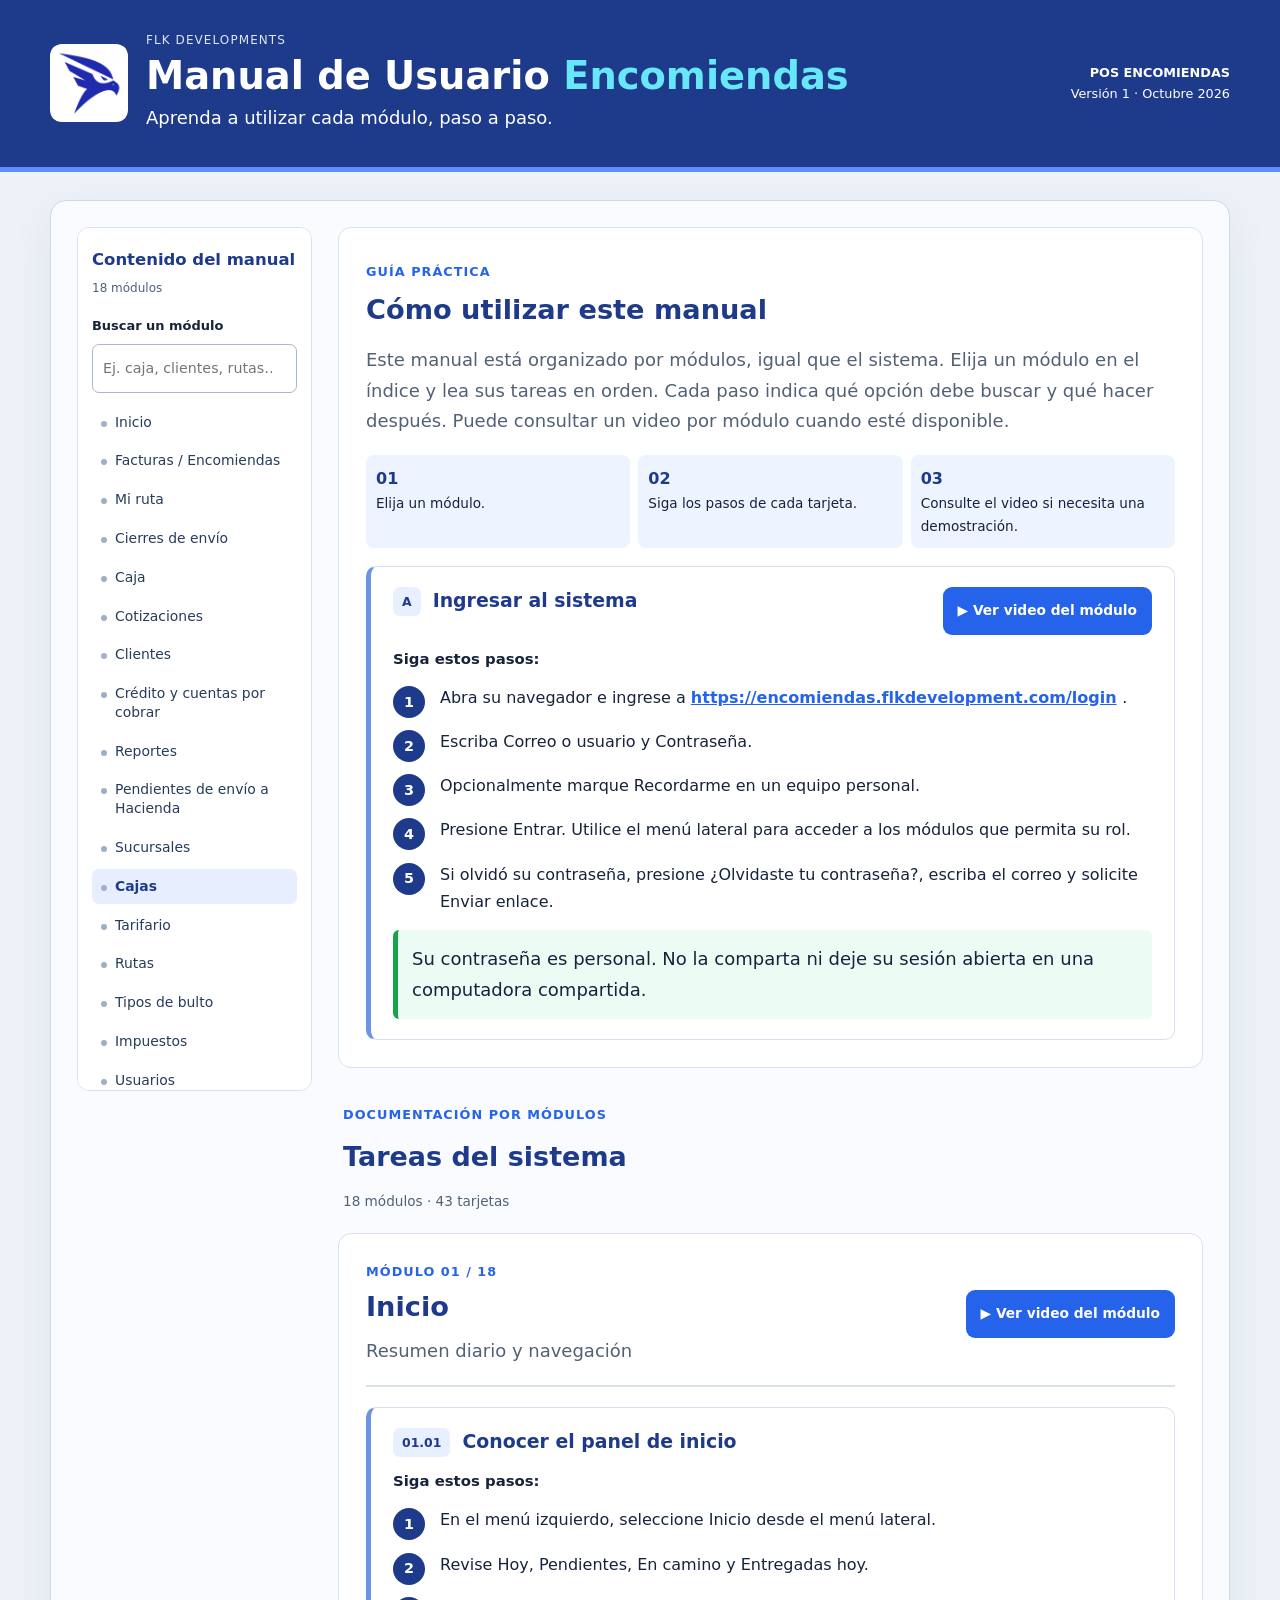
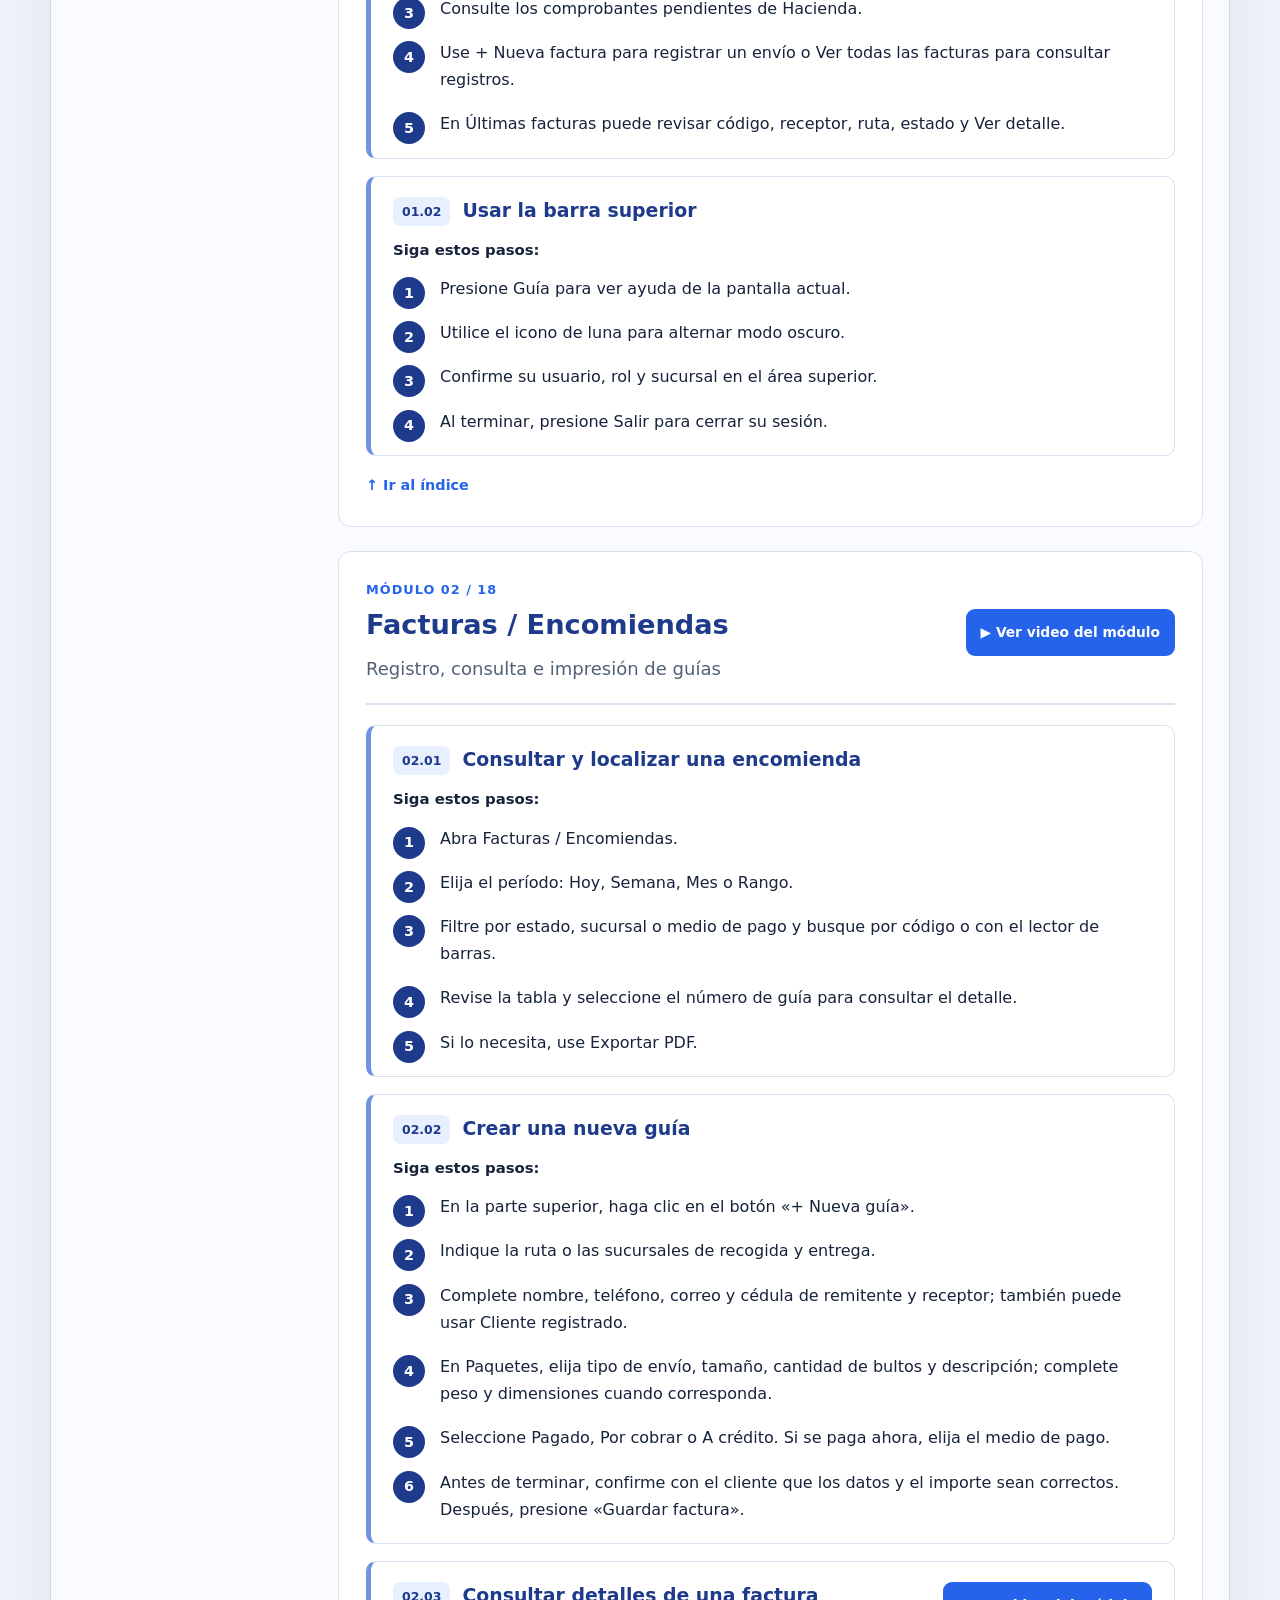
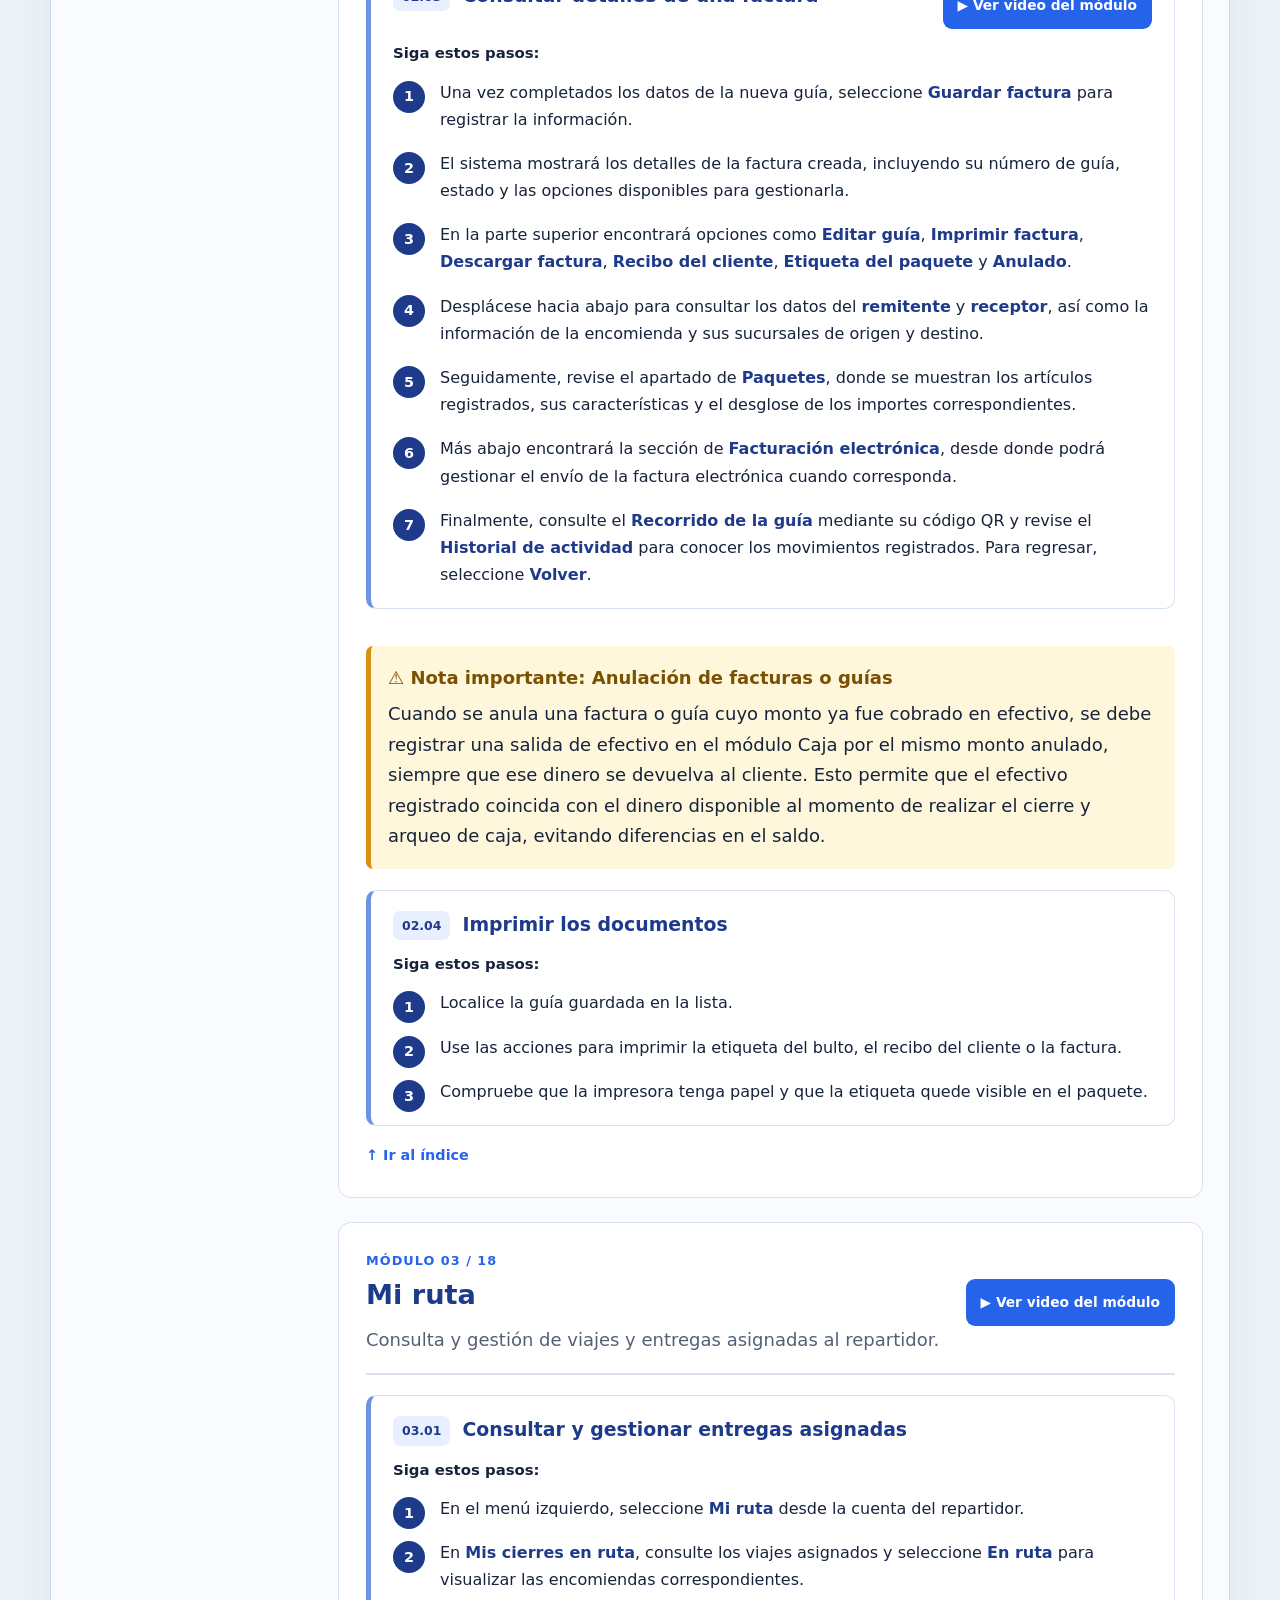
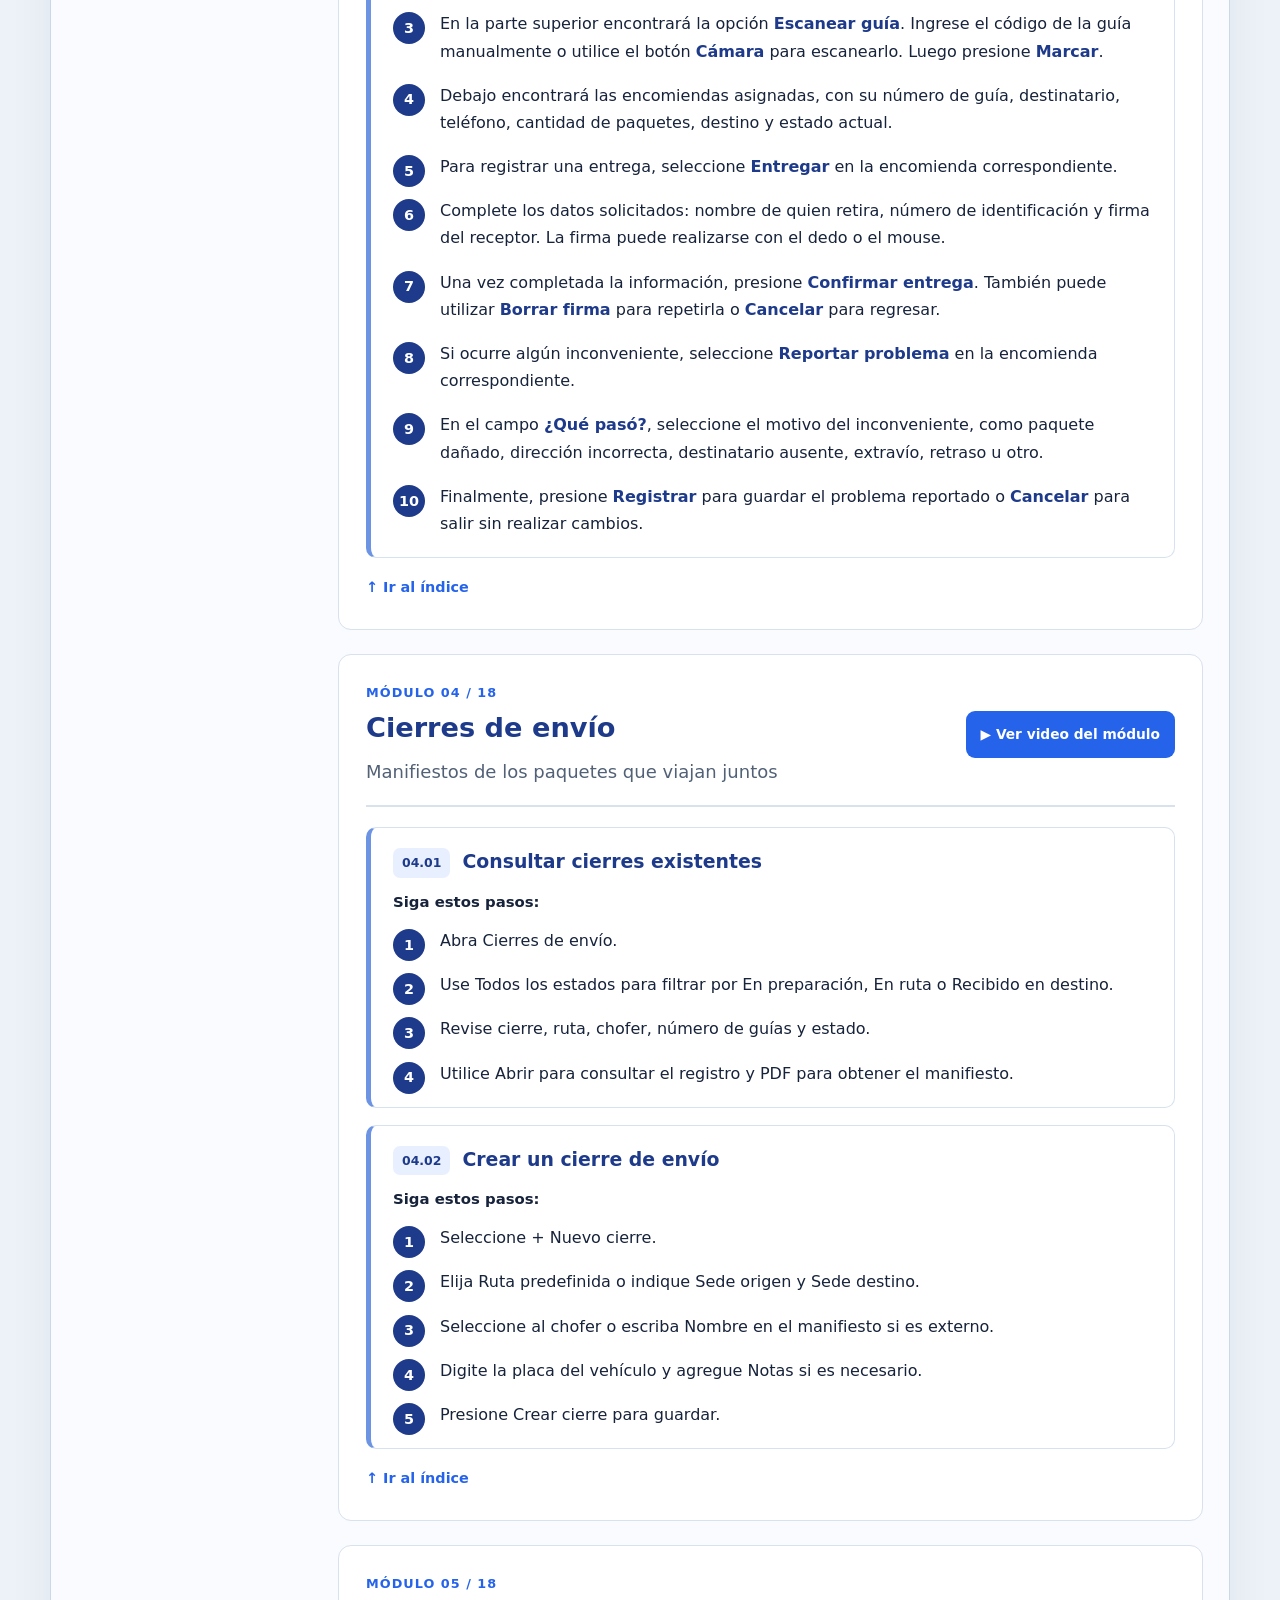
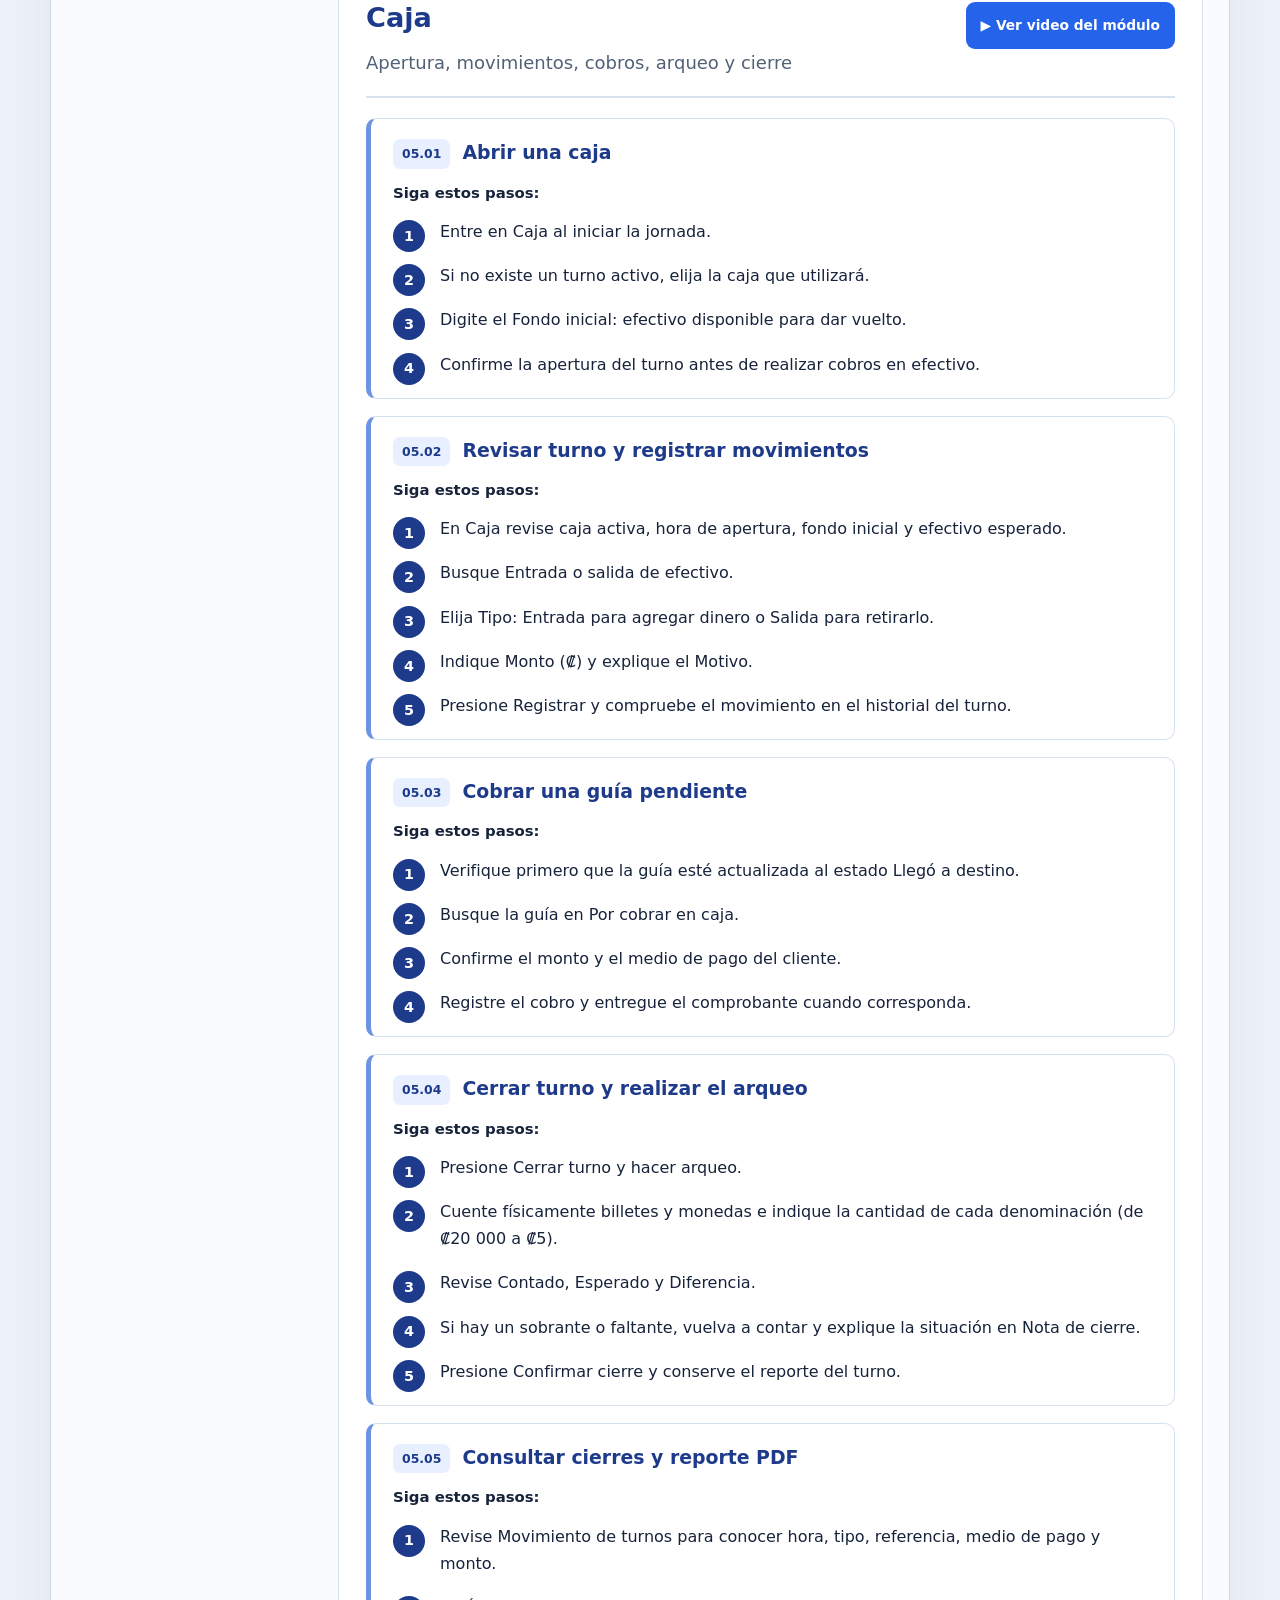
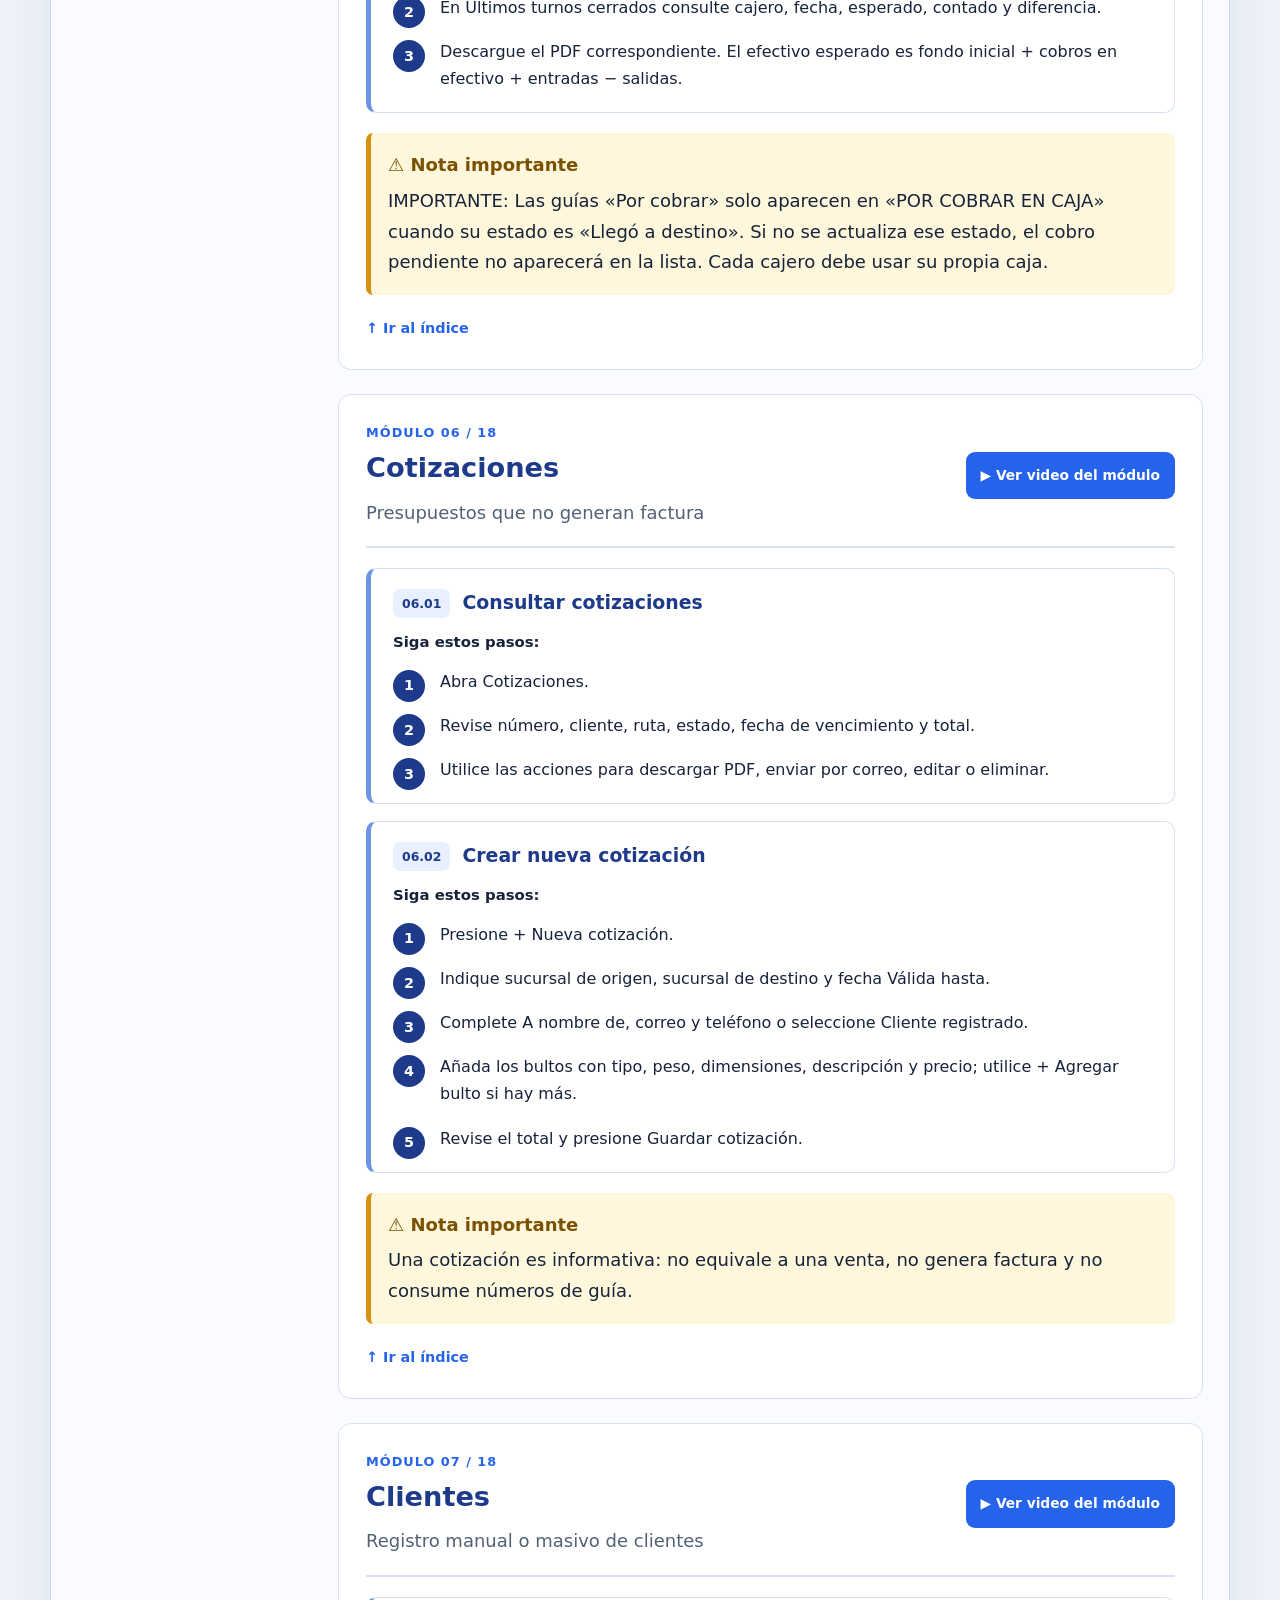
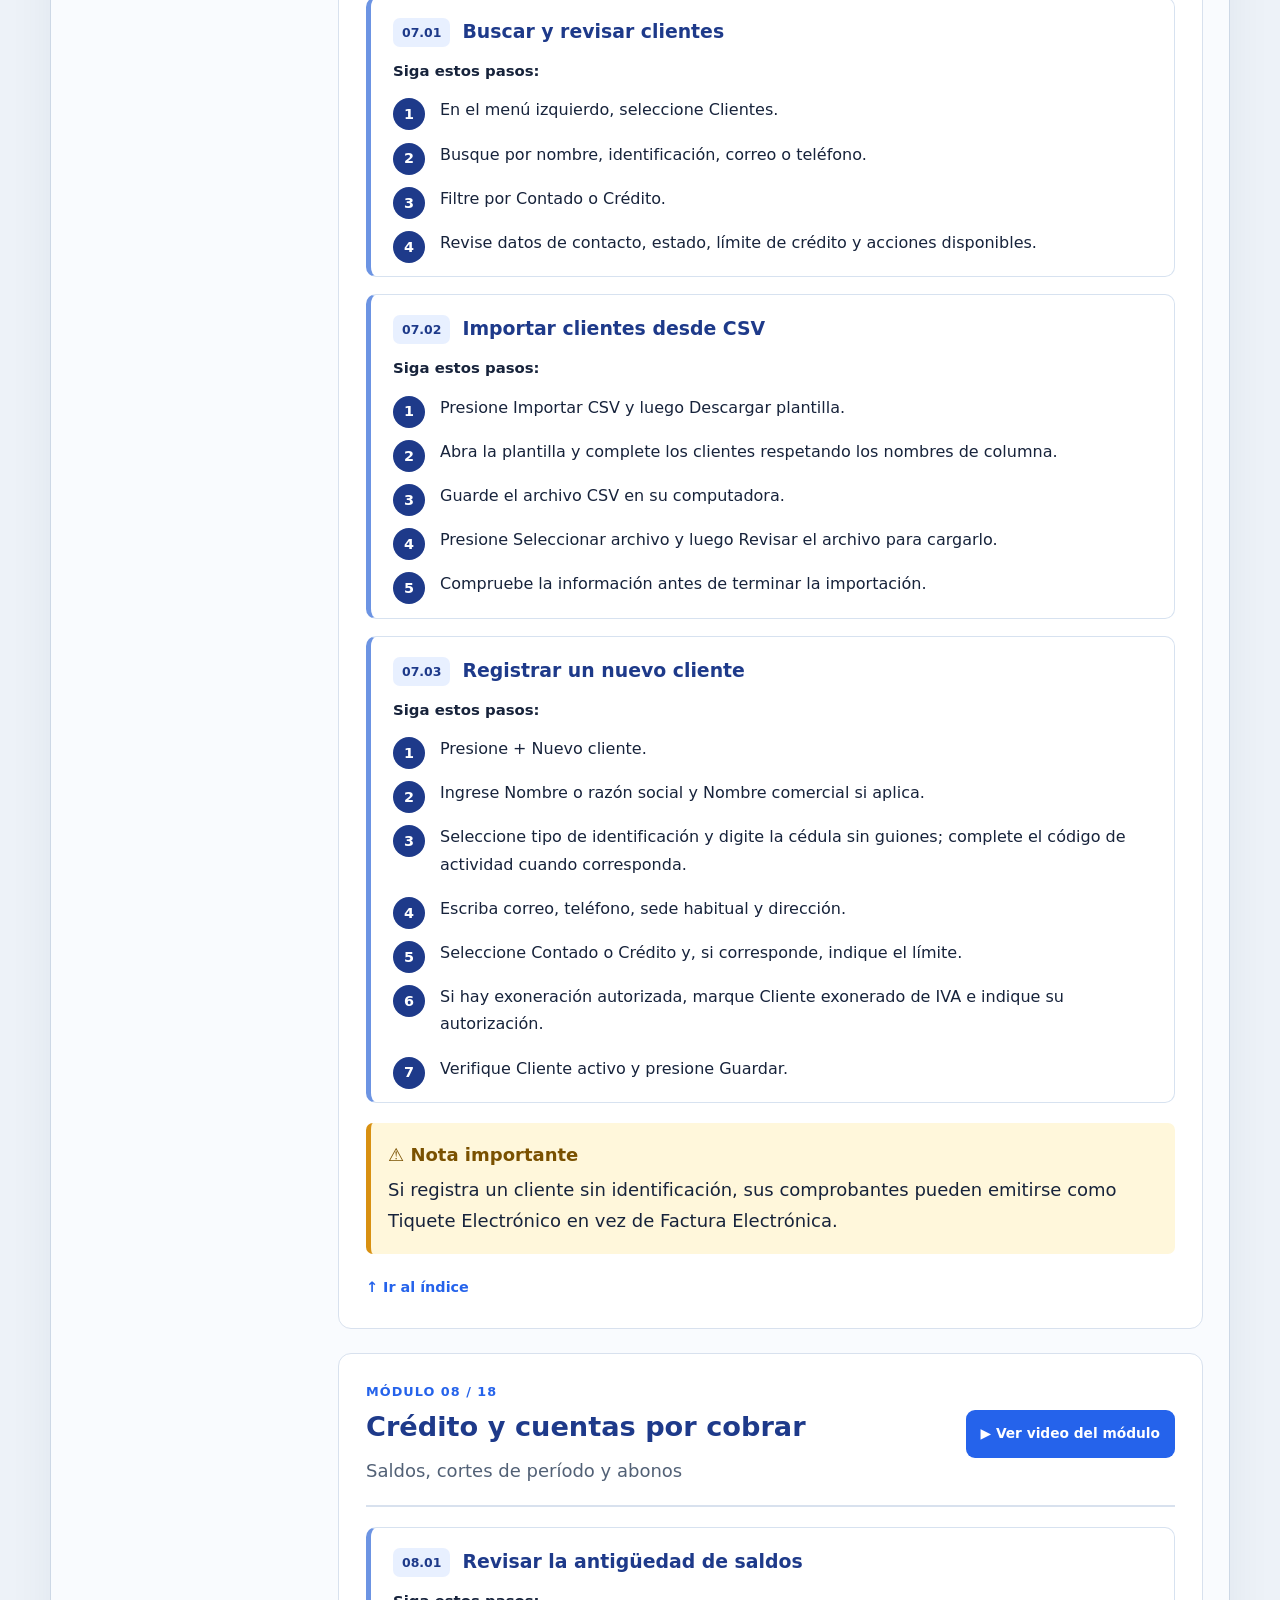
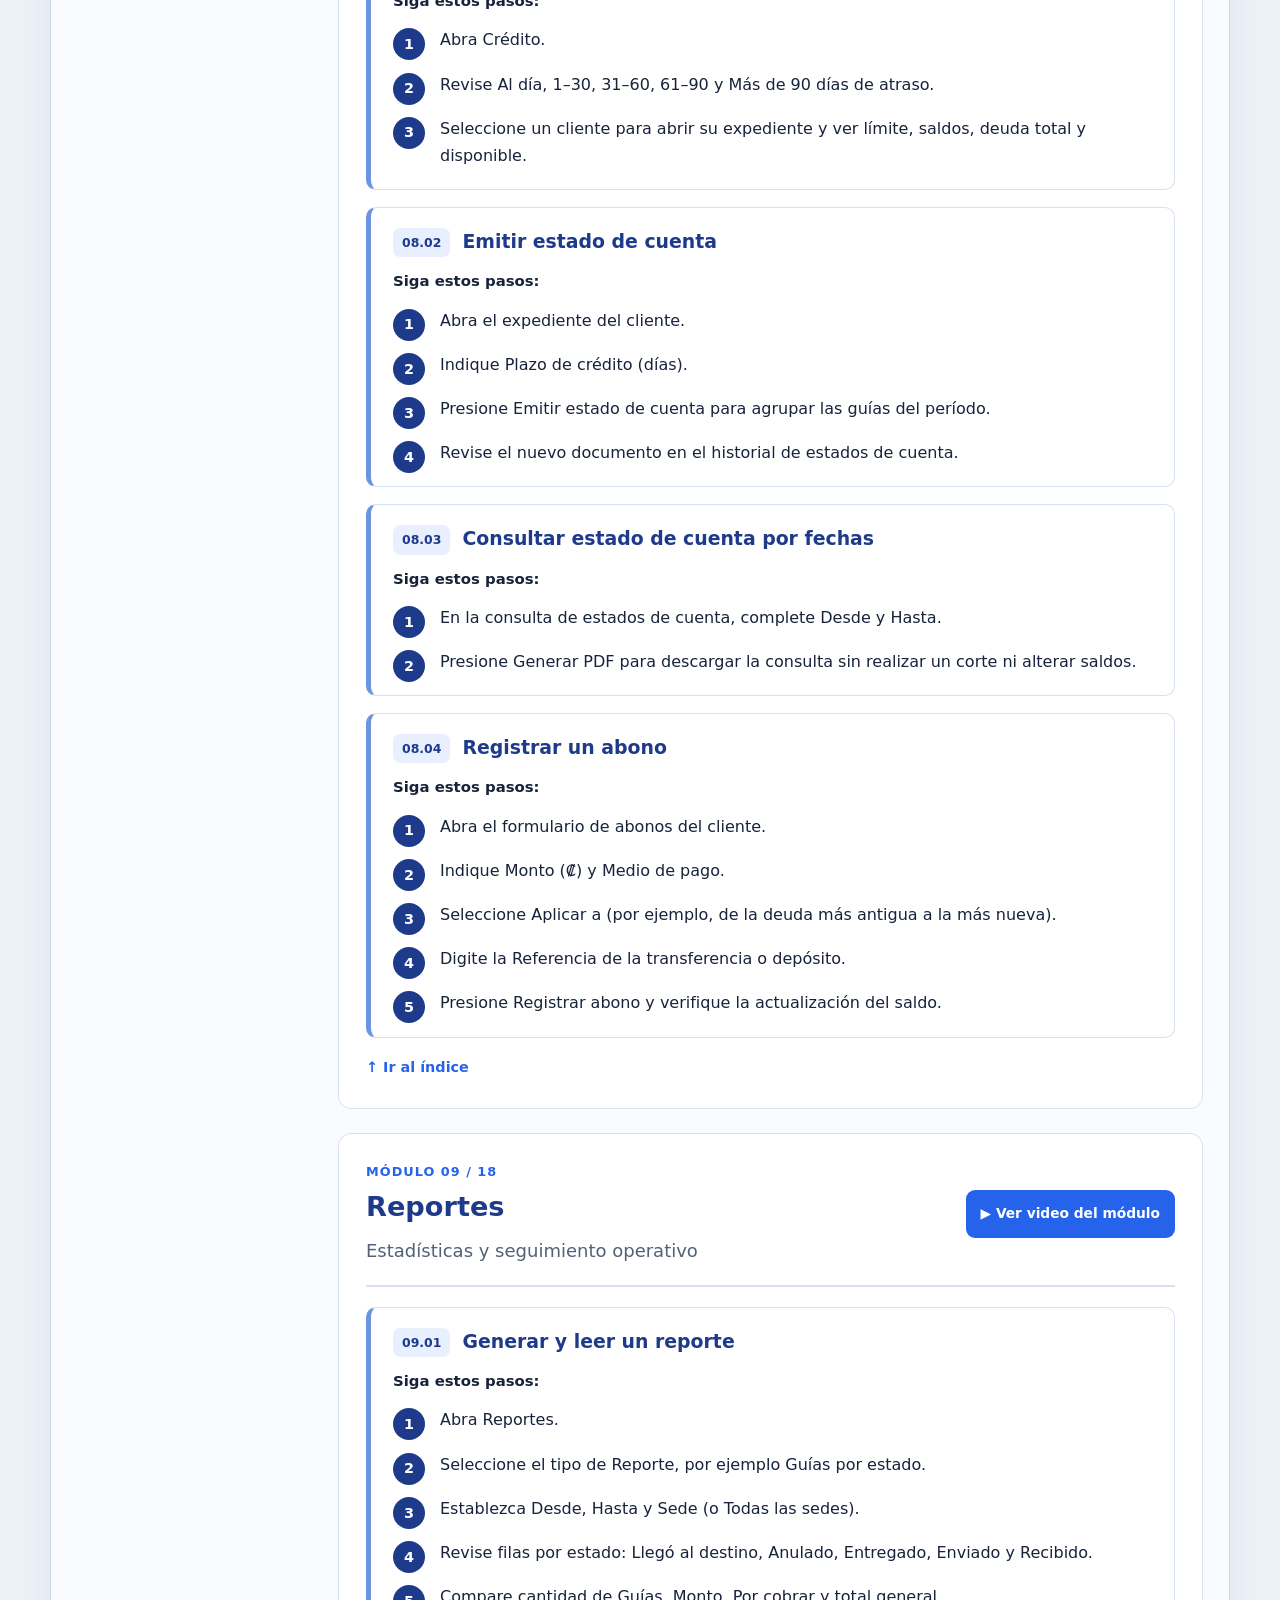
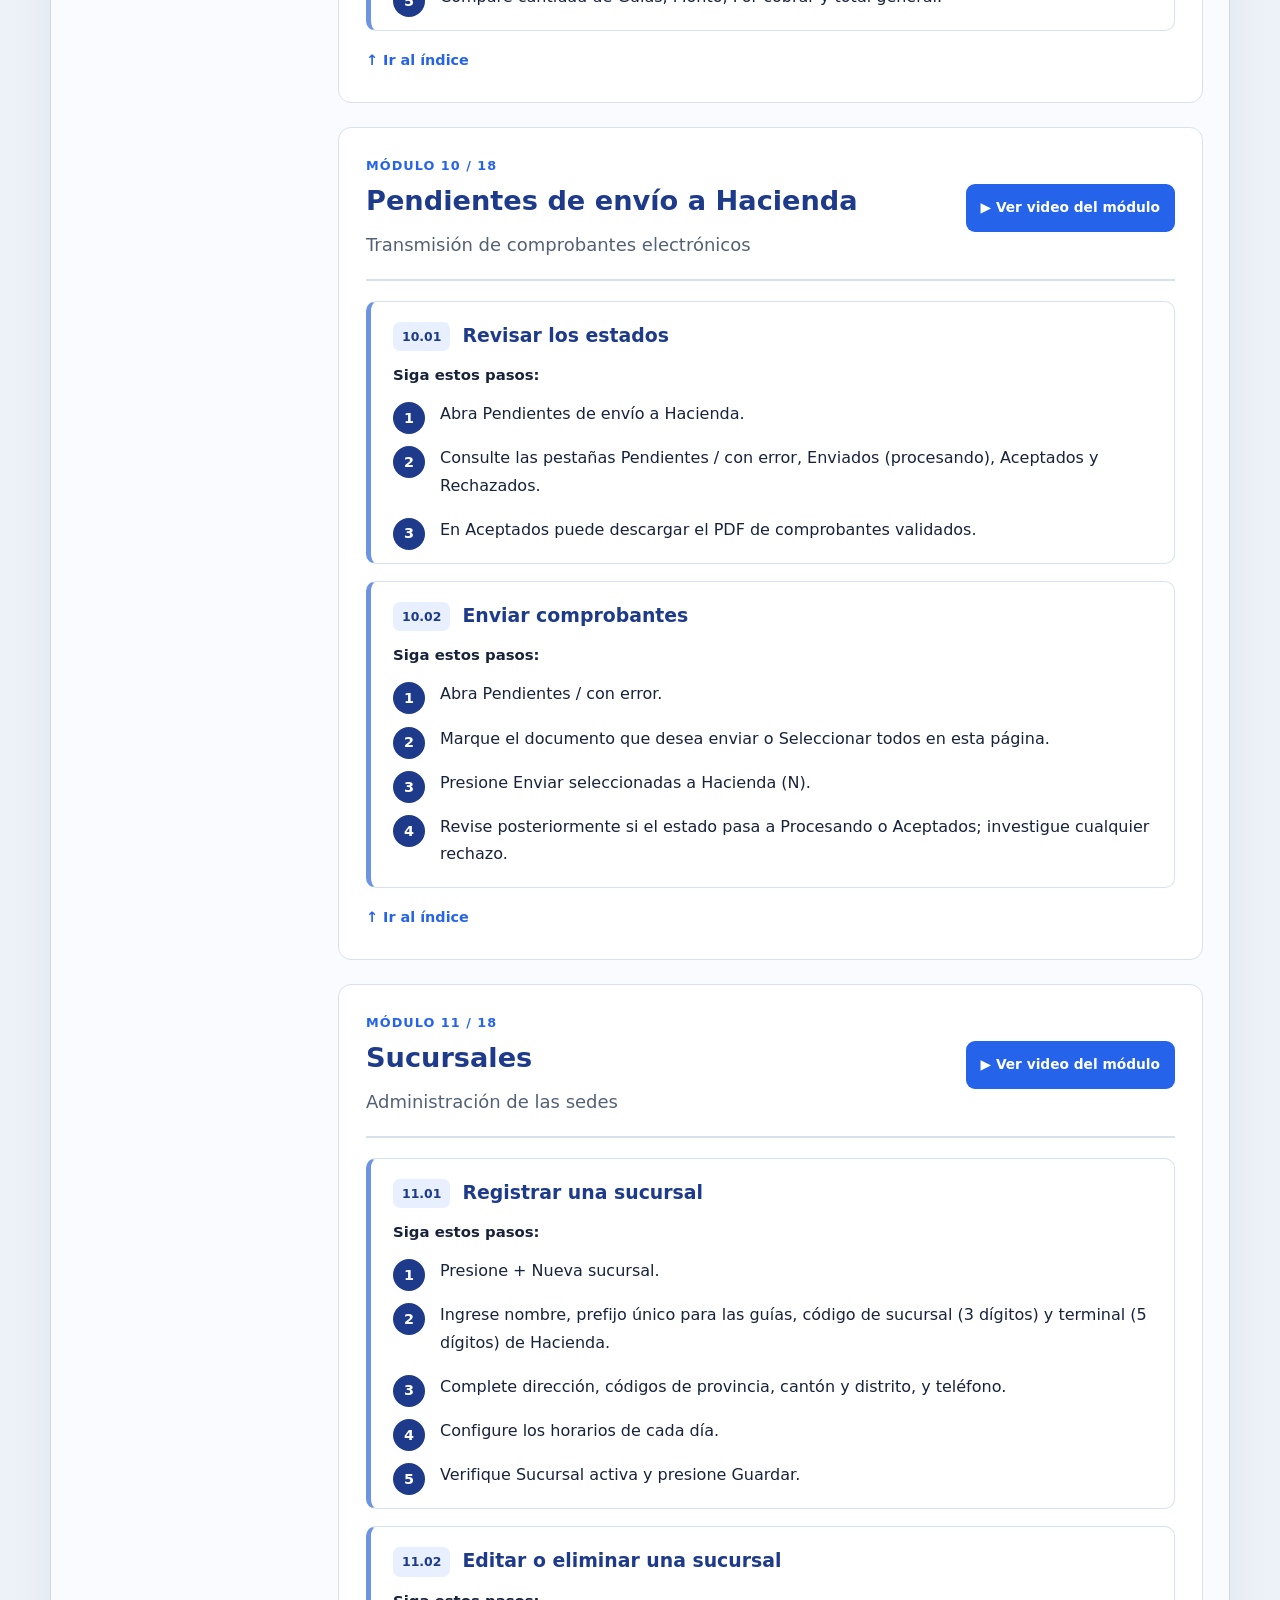
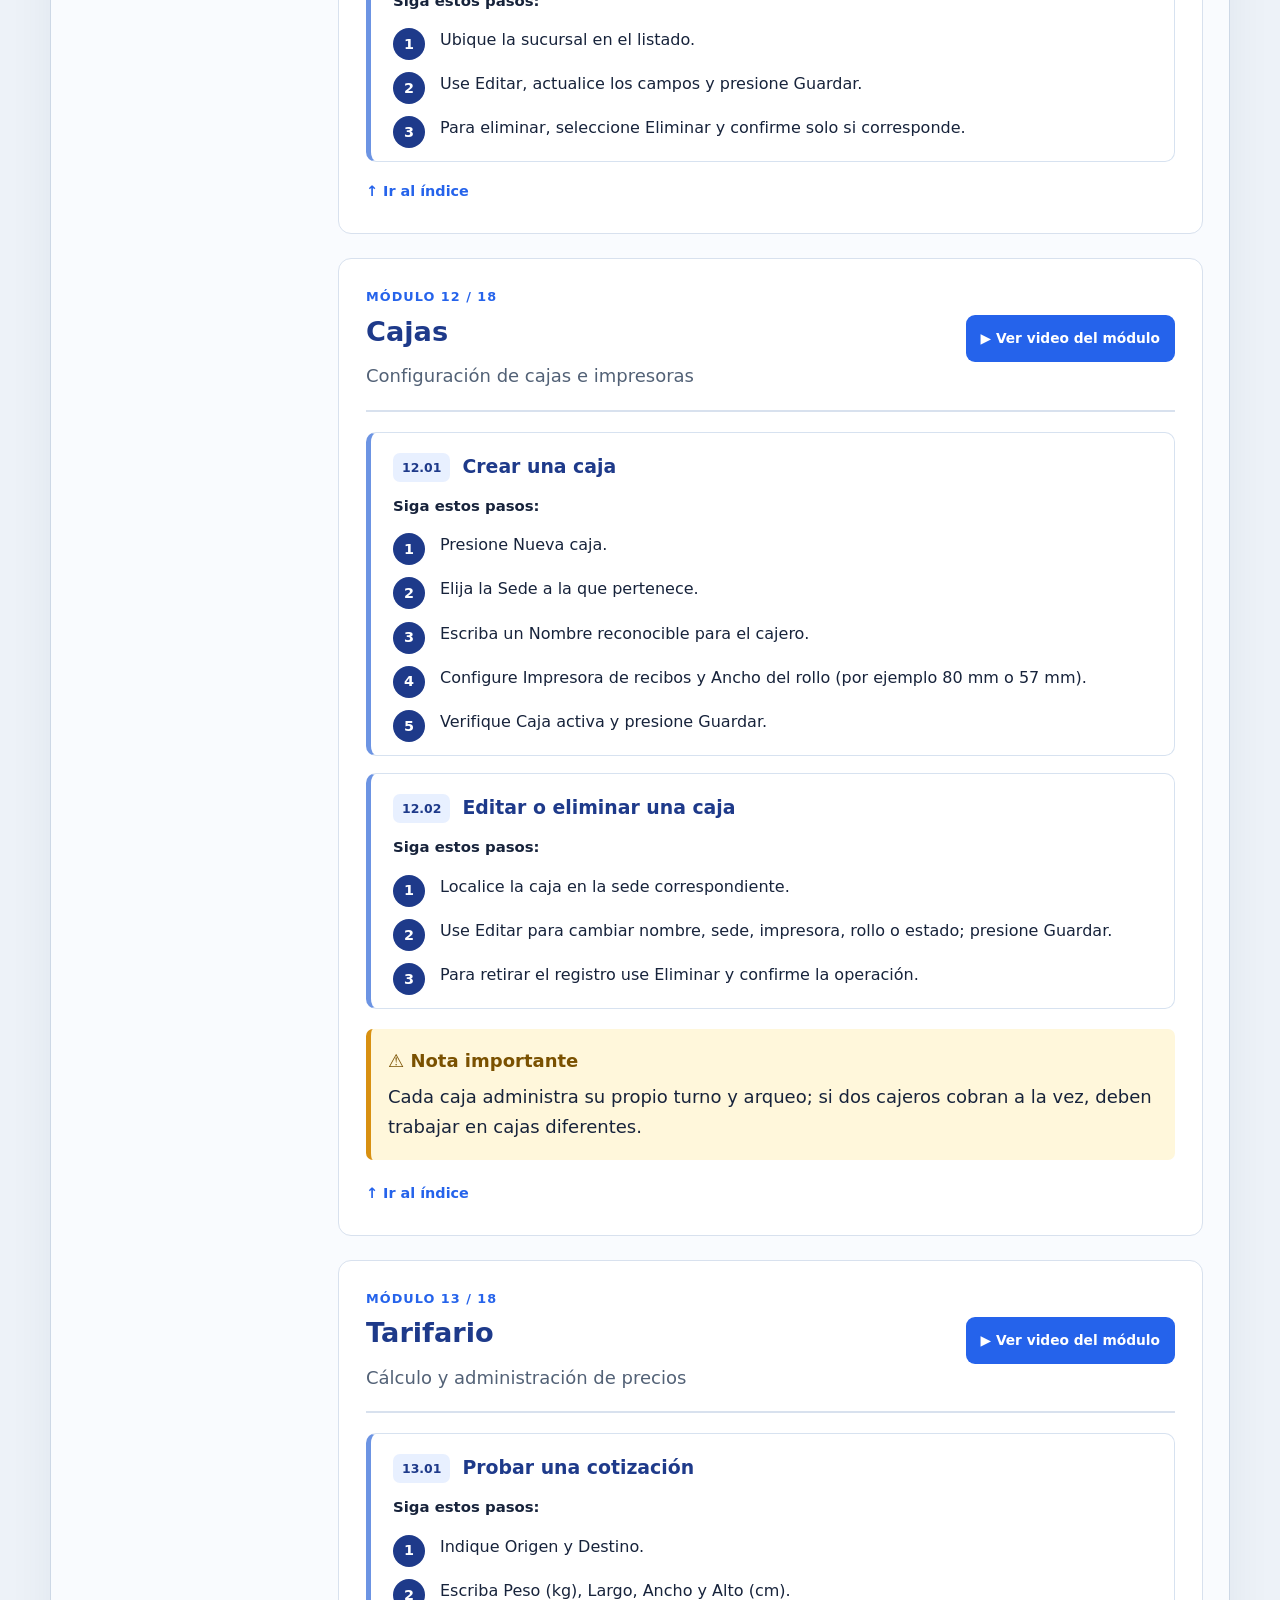
==== commit 5a51e895: "ajustesv=1.1" ====
--- a/guia-de-encomiendas.html
+++ b/guia-de-encomiendas.html
@@ -423,10 +423,80 @@
         </li>
        </ol>
       </article>
+<article class="task" id="facturas-t4">
+  <div class="task-head">
+    <span class="task-number">02.03</span>
+    <h3>Consultar detalles de una factura</h3>
+    <button class="video-btn" data-title="Ingresar al sistema" data-video="assets/videos/facturas3.0 enco.mp4" type="button" style="margin-left: auto; flex: none;">
+        ▶ Ver video del m&oacute;dulo
+       </button>
+  </div>
+
+  <p class="instruccion">Siga estos pasos:</p>
+
+  <ol class="pasos">
+    <li>
+      Una vez completados los datos de la nueva guía, seleccione
+      <strong>Guardar factura</strong> para registrar la información.
+    </li>
+
+    <li>
+      El sistema mostrará los detalles de la factura creada,
+      incluyendo su número de guía, estado y las opciones
+      disponibles para gestionarla.
+    </li>
+
+    <li>
+      En la parte superior encontrará opciones como
+      <strong>Editar guía</strong>, <strong>Imprimir factura</strong>,
+      <strong>Descargar factura</strong>, <strong>Recibo del cliente</strong>,
+      <strong>Etiqueta del paquete</strong> y <strong>Anulado</strong>.
+    </li>
+
+    <li>
+      Desplácese hacia abajo para consultar los datos del
+      <strong>remitente</strong> y <strong>receptor</strong>,
+      así como la información de la encomienda y sus
+      sucursales de origen y destino.
+    </li>
+
+    <li>
+      Seguidamente, revise el apartado de <strong>Paquetes</strong>,
+      donde se muestran los artículos registrados,
+      sus características y el desglose de los importes
+      correspondientes.
+    </li>
+
+    <li>
+      Más abajo encontrará la sección de
+      <strong>Facturación electrónica</strong>, desde donde
+      podrá gestionar el envío de la factura electrónica
+      cuando corresponda.
+    </li>
+
+    <li>
+      Finalmente, consulte el <strong>Recorrido de la guía</strong>
+      mediante su código QR y revise el
+      <strong>Historial de actividad</strong> para conocer
+      los movimientos registrados. Para regresar,
+      seleccione <strong>Volver</strong>.
+    </li>
+  </ol>
+</article>
+
+<aside class="alert">
+      <strong>
+       ⚠ Nota importante: Anulación de facturas o guías
+      </strong>
+      <p>
+       Cuando se anula una factura o guía cuyo monto ya fue cobrado en efectivo, se debe registrar una salida de efectivo en el módulo Caja por el mismo monto anulado, siempre que ese dinero se devuelva al cliente. Esto permite que el efectivo registrado coincida con el dinero disponible al momento de realizar el cierre y arqueo de caja, evitando diferencias en el saldo.
+      </p>
+     </aside>
+     
       <article class="task" id="facturas-t3">
        <div class="task-head">
         <span class="task-number">
-         02.03
+         02.04
         </span>
         <h3>
          Imprimir los documentos
@@ -447,62 +517,89 @@
         </li>
        </ol>
       </article>
+
+
+
+
+
+      
      </div>
      <a class="back-link" href="#contenido">
       &uarr; Ir al &iacute;ndice
      </a>
     </section>
-    <section class="module" data-search="mi ruta viajes asignados a repartidores consultar viajes asignados" id="mod-mi-ruta">
-     <div class="module-header">
-      <div>
-       <div class="eyebrow">
+   <section class="module" data-search="mi ruta viajes asignados repartidores entregas reportar problemas escanear guías" id="mod-mi-ruta">
+  <div class="module-header">
+    <div>
+      <div class="eyebrow">
         M&Oacute;DULO 03 / 18
-       </div>
-       <h2>
-        Mi ruta
-       </h2>
-       <p>
-        Viajes asignados a repartidores
-       </p>
       </div>
-      <button class="video-btn" data-title="Mi ruta" data-video="assets/videos/mi-ruta.mp4" type="button">
-       ▶ Ver video del m&oacute;dulo
-      </button>
-      
-     </div>
-     <div class="task-grid">
-      <article class="task" id="mi-ruta-t1">
-       <div class="task-head">
-        <span class="task-number">
-         03.01
-        </span>
-        <h3>
-         Consultar viajes asignados
-        </h3>
-       </div>
-       <p class="instruccion">
-        Siga estos pasos:
-       </p>
-       <ol class="pasos">
-        <li>
-         En el men&uacute; izquierdo, seleccione Mi ruta con el usuario del repartidor.
-        </li>
-        <li>
-         Revise los cierres de env&iacute;o y viajes que aparecen asignados.
-        </li>
-        <li>
-         Abra el viaje disponible y revise sus datos antes del traslado.
-        </li>
-        <li>
-         Si aparece &laquo;No ten&eacute;s cierres en ruta asignados en este momento&raquo;, significa que a&uacute;n no hay un viaje asignado.
-        </li>
-       </ol>
-      </article>
-     </div>
-     <a class="back-link" href="#contenido">
-      &uarr; Ir al &iacute;ndice
-     </a>
-    </section>
+      <h2>Mi ruta</h2>
+      <p>Consulta y gestión de viajes y entregas asignadas al repartidor.</p>
+    </div>
+
+    <button class="video-btn" data-title="Mi ruta" data-video="assets/videos/mi-ruta.mp4" type="button">
+      ▶ Ver video del m&oacute;dulo
+    </button>
+  </div>
+
+  <div class="task-grid">
+    <article class="task" id="mi-ruta-t1">
+      <div class="task-head">
+        <span class="task-number">03.01</span>
+        <h3>Consultar y gestionar entregas asignadas</h3>
+      </div>
+
+      <p class="instruccion">Siga estos pasos:</p>
+
+      <ol class="pasos">
+        <li>
+          En el men&uacute; izquierdo, seleccione <strong>Mi ruta</strong> desde la cuenta del repartidor.
+        </li>
+
+        <li>
+          En <strong>Mis cierres en ruta</strong>, consulte los viajes asignados y seleccione <strong>En ruta</strong> para visualizar las encomiendas correspondientes.
+        </li>
+
+        <li>
+          En la parte superior encontrar&aacute; la opci&oacute;n <strong>Escanear gu&iacute;a</strong>. Ingrese el c&oacute;digo de la gu&iacute;a manualmente o utilice el bot&oacute;n <strong>C&aacute;mara</strong> para escanearlo. Luego presione <strong>Marcar</strong>.
+        </li>
+
+        <li>
+          Debajo encontrar&aacute; las encomiendas asignadas, con su n&uacute;mero de gu&iacute;a, destinatario, tel&eacute;fono, cantidad de paquetes, destino y estado actual.
+        </li>
+
+        <li>
+          Para registrar una entrega, seleccione <strong>Entregar</strong> en la encomienda correspondiente.
+        </li>
+
+        <li>
+          Complete los datos solicitados: nombre de quien retira, n&uacute;mero de identificaci&oacute;n y firma del receptor. La firma puede realizarse con el dedo o el mouse.
+        </li>
+
+        <li>
+          Una vez completada la informaci&oacute;n, presione <strong>Confirmar entrega</strong>. Tambi&eacute;n puede utilizar <strong>Borrar firma</strong> para repetirla o <strong>Cancelar</strong> para regresar.
+        </li>
+
+        <li>
+          Si ocurre alg&uacute;n inconveniente, seleccione <strong>Reportar problema</strong> en la encomienda correspondiente.
+        </li>
+
+        <li>
+          En el campo <strong>&iquest;Qu&eacute; pas&oacute;?</strong>, seleccione el motivo del inconveniente, como paquete da&ntilde;ado, direcci&oacute;n incorrecta, destinatario ausente, extrav&iacute;o, retraso u otro.
+        </li>
+
+        <li>
+          Finalmente, presione <strong>Registrar</strong> para guardar el problema reportado o <strong>Cancelar</strong> para salir sin realizar cambios.
+        </li>
+      </ol>
+    </article>
+  </div>
+
+  <a class="back-link" href="#contenido">
+    &uarr; Ir al &iacute;ndice
+  </a>
+</section>
     <section class="module" data-search="cierres de env&iacute;o manifiestos de los paquetes que viajan juntos consultar cierres existentes crear un cierre de env&iacute;o" id="mod-cierres-envio">
      <div class="module-header">
       <div>
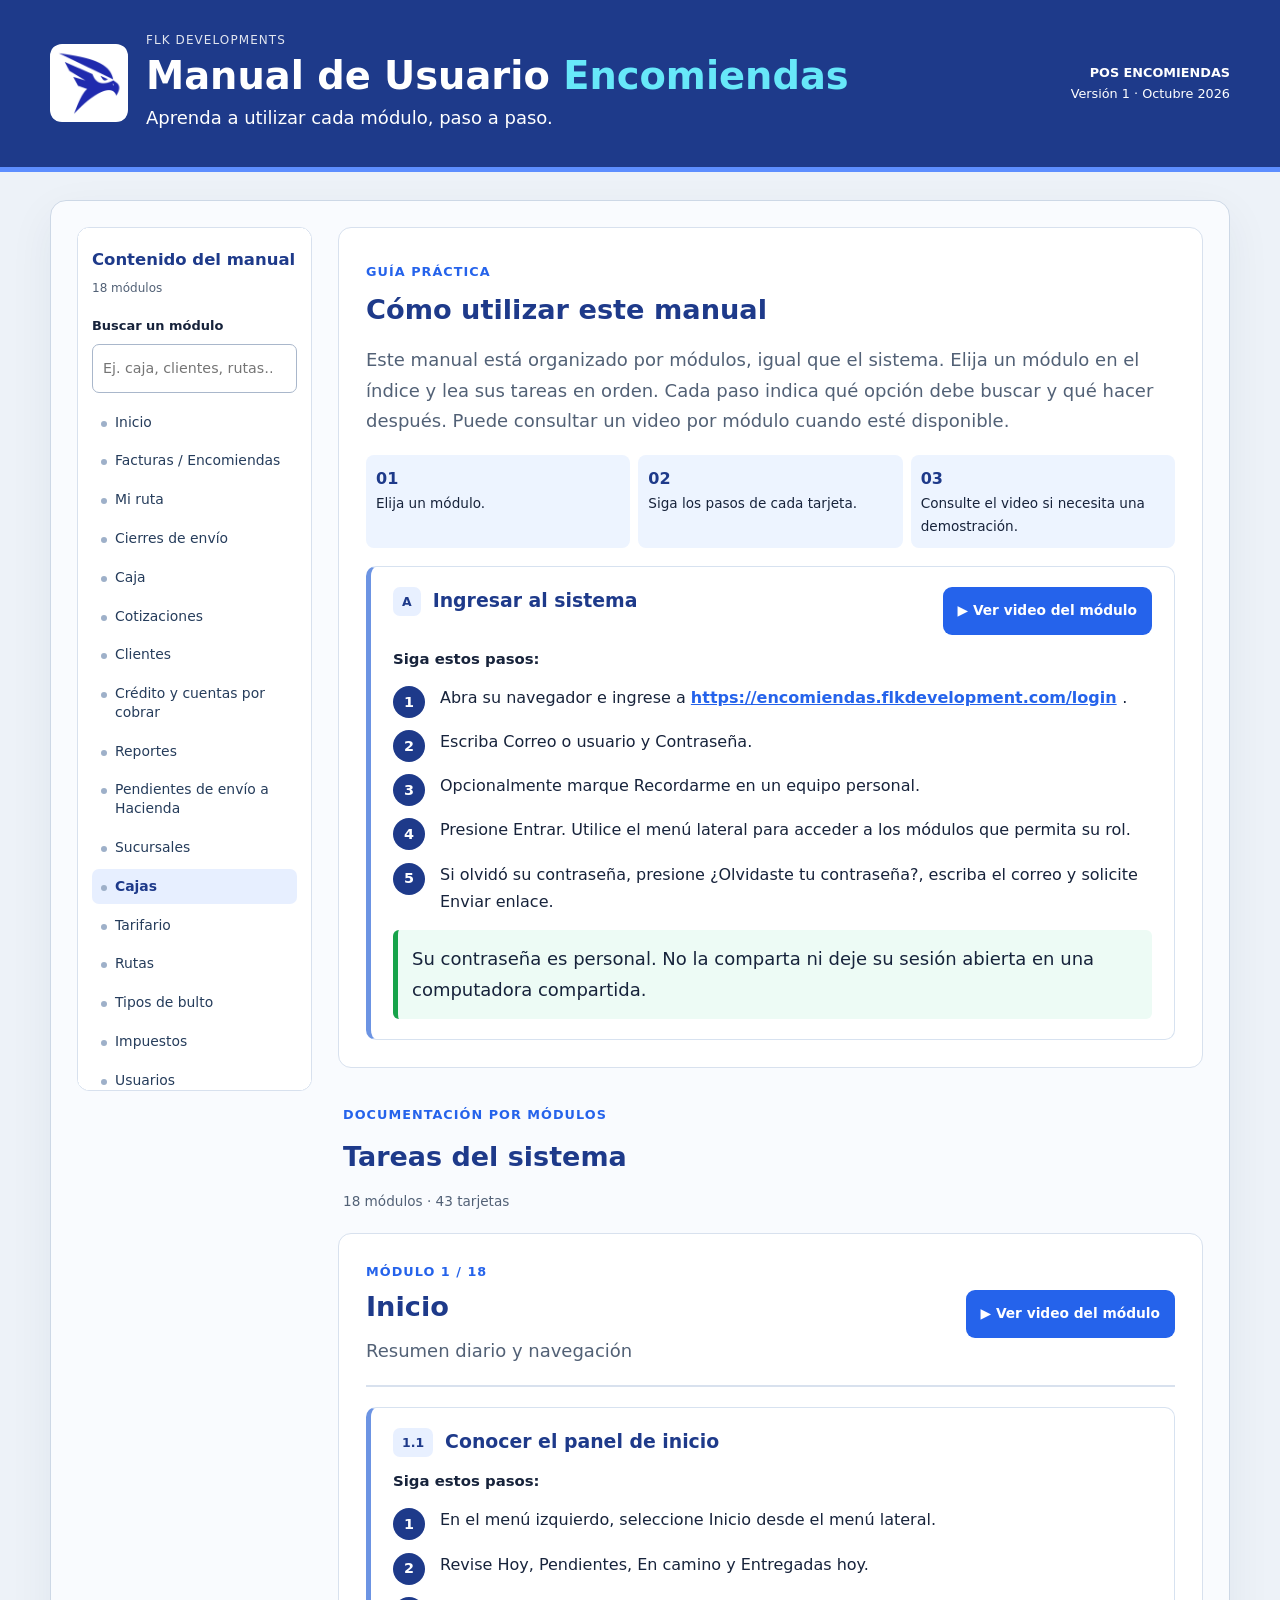
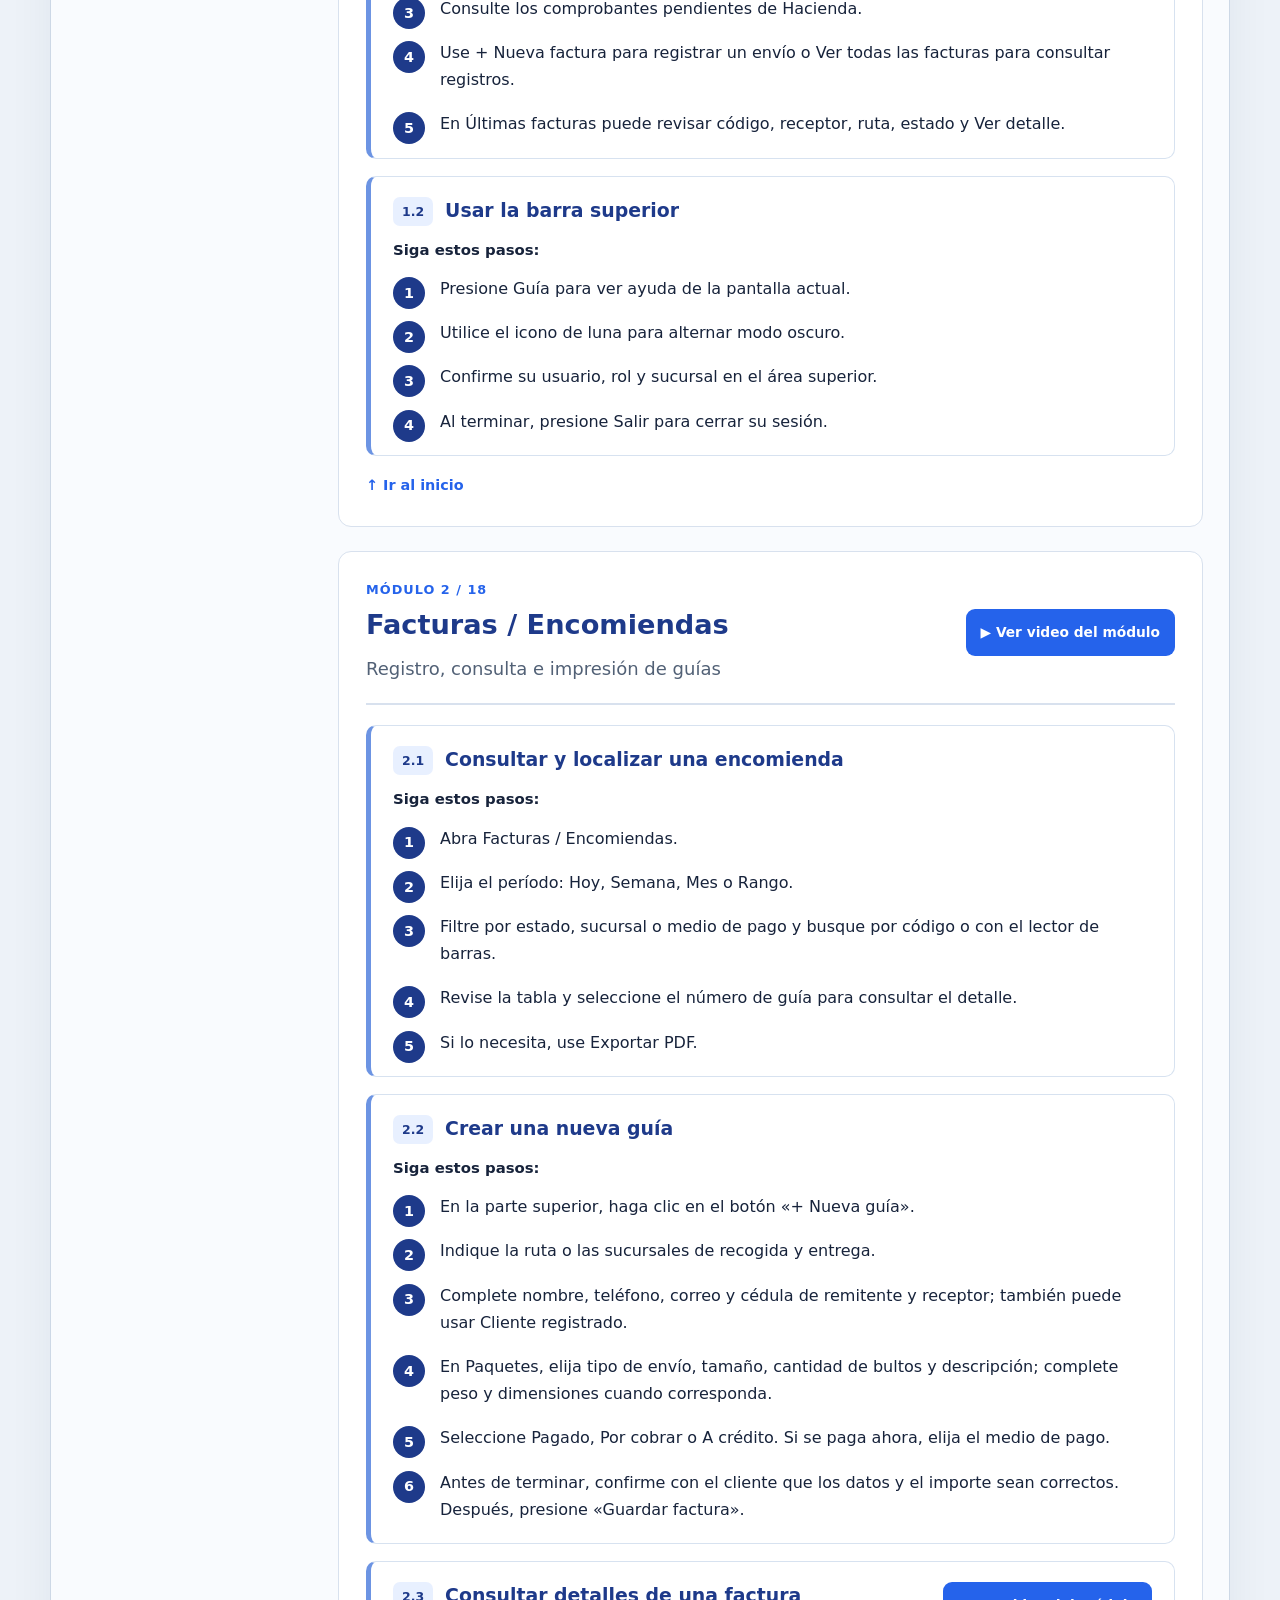
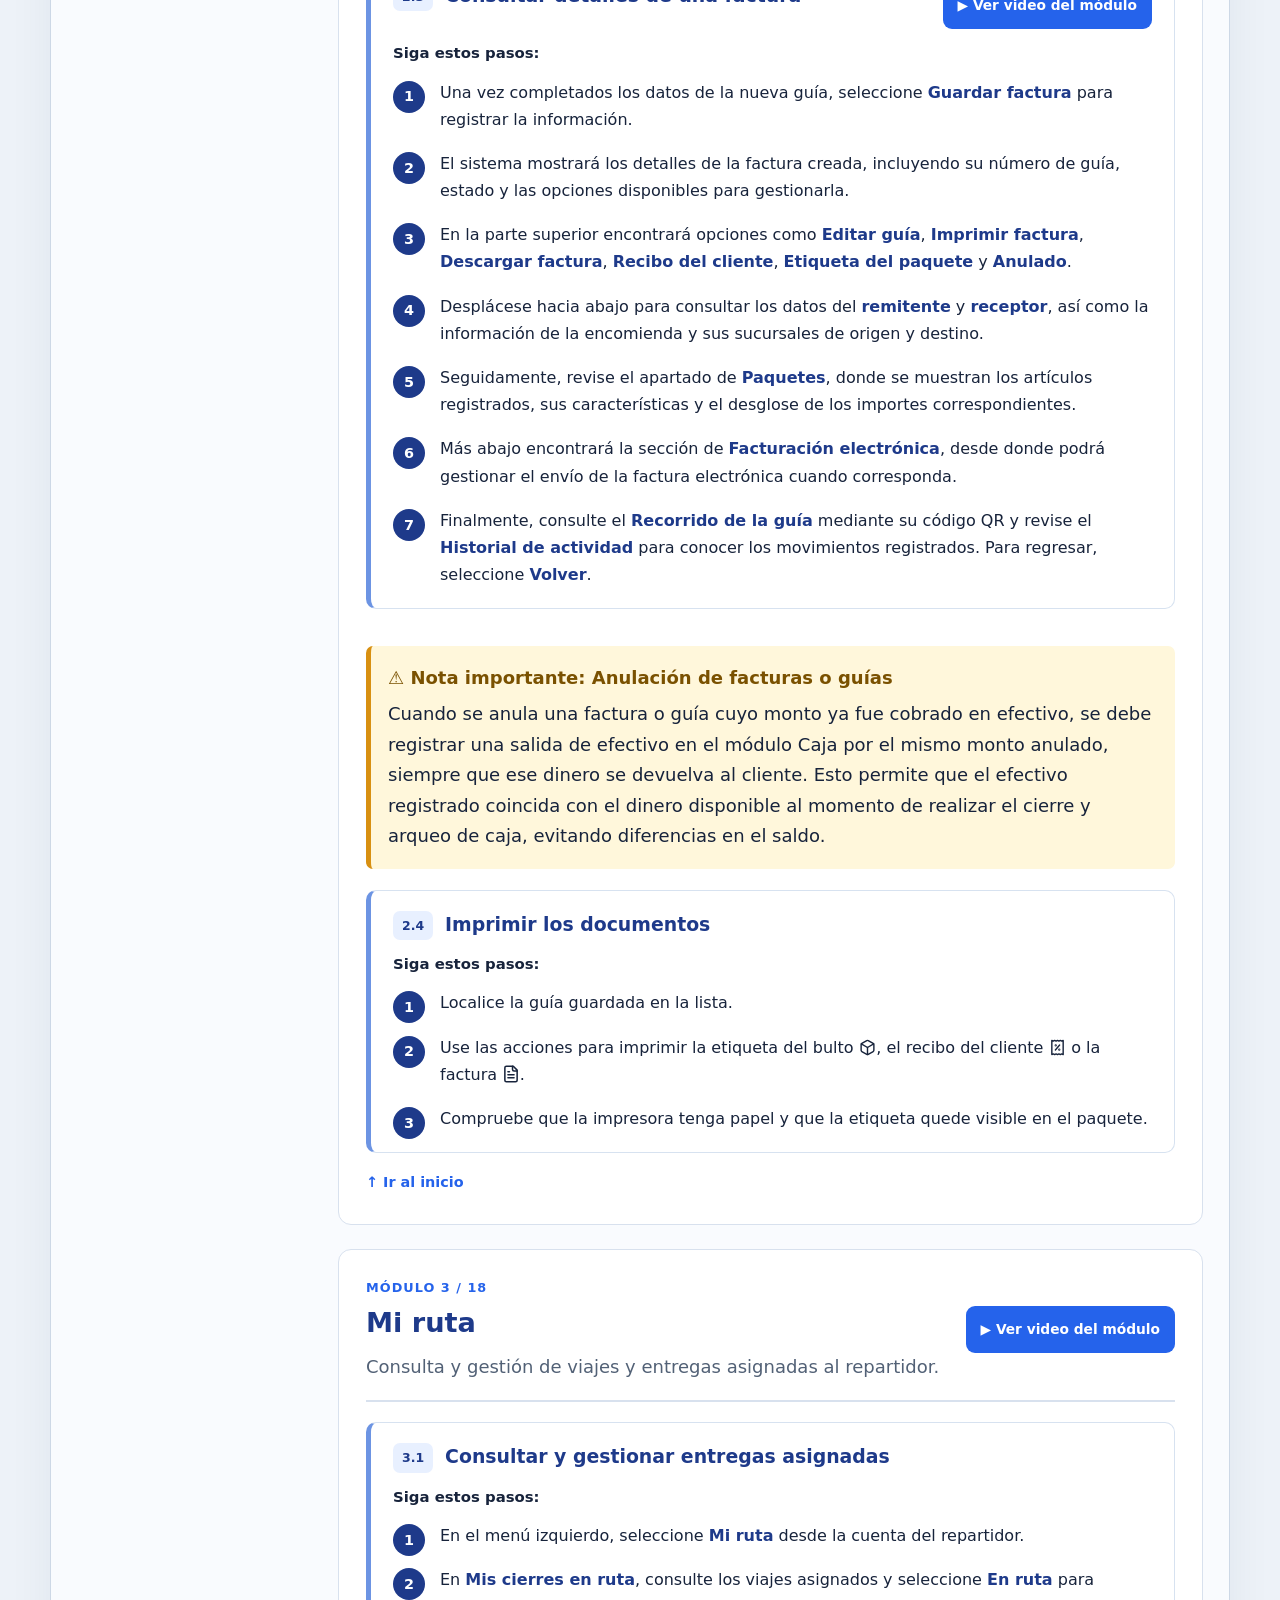
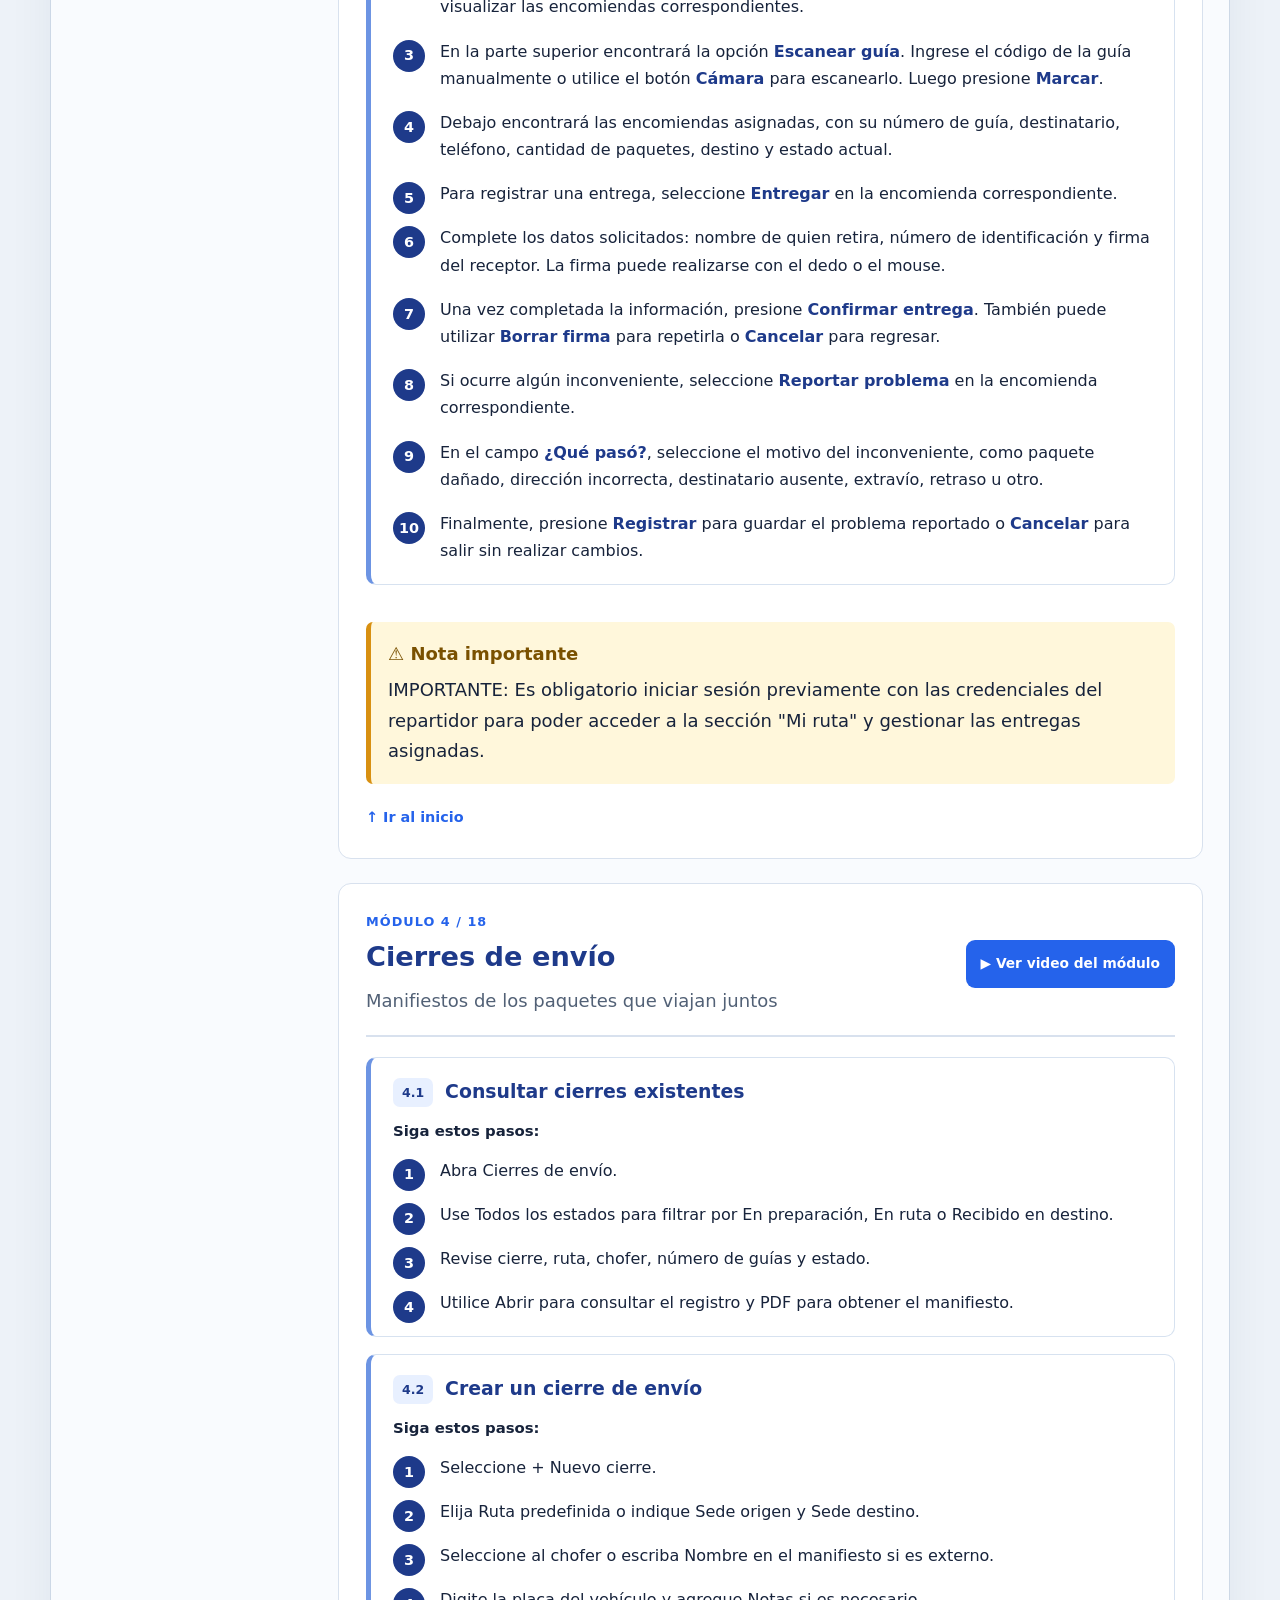
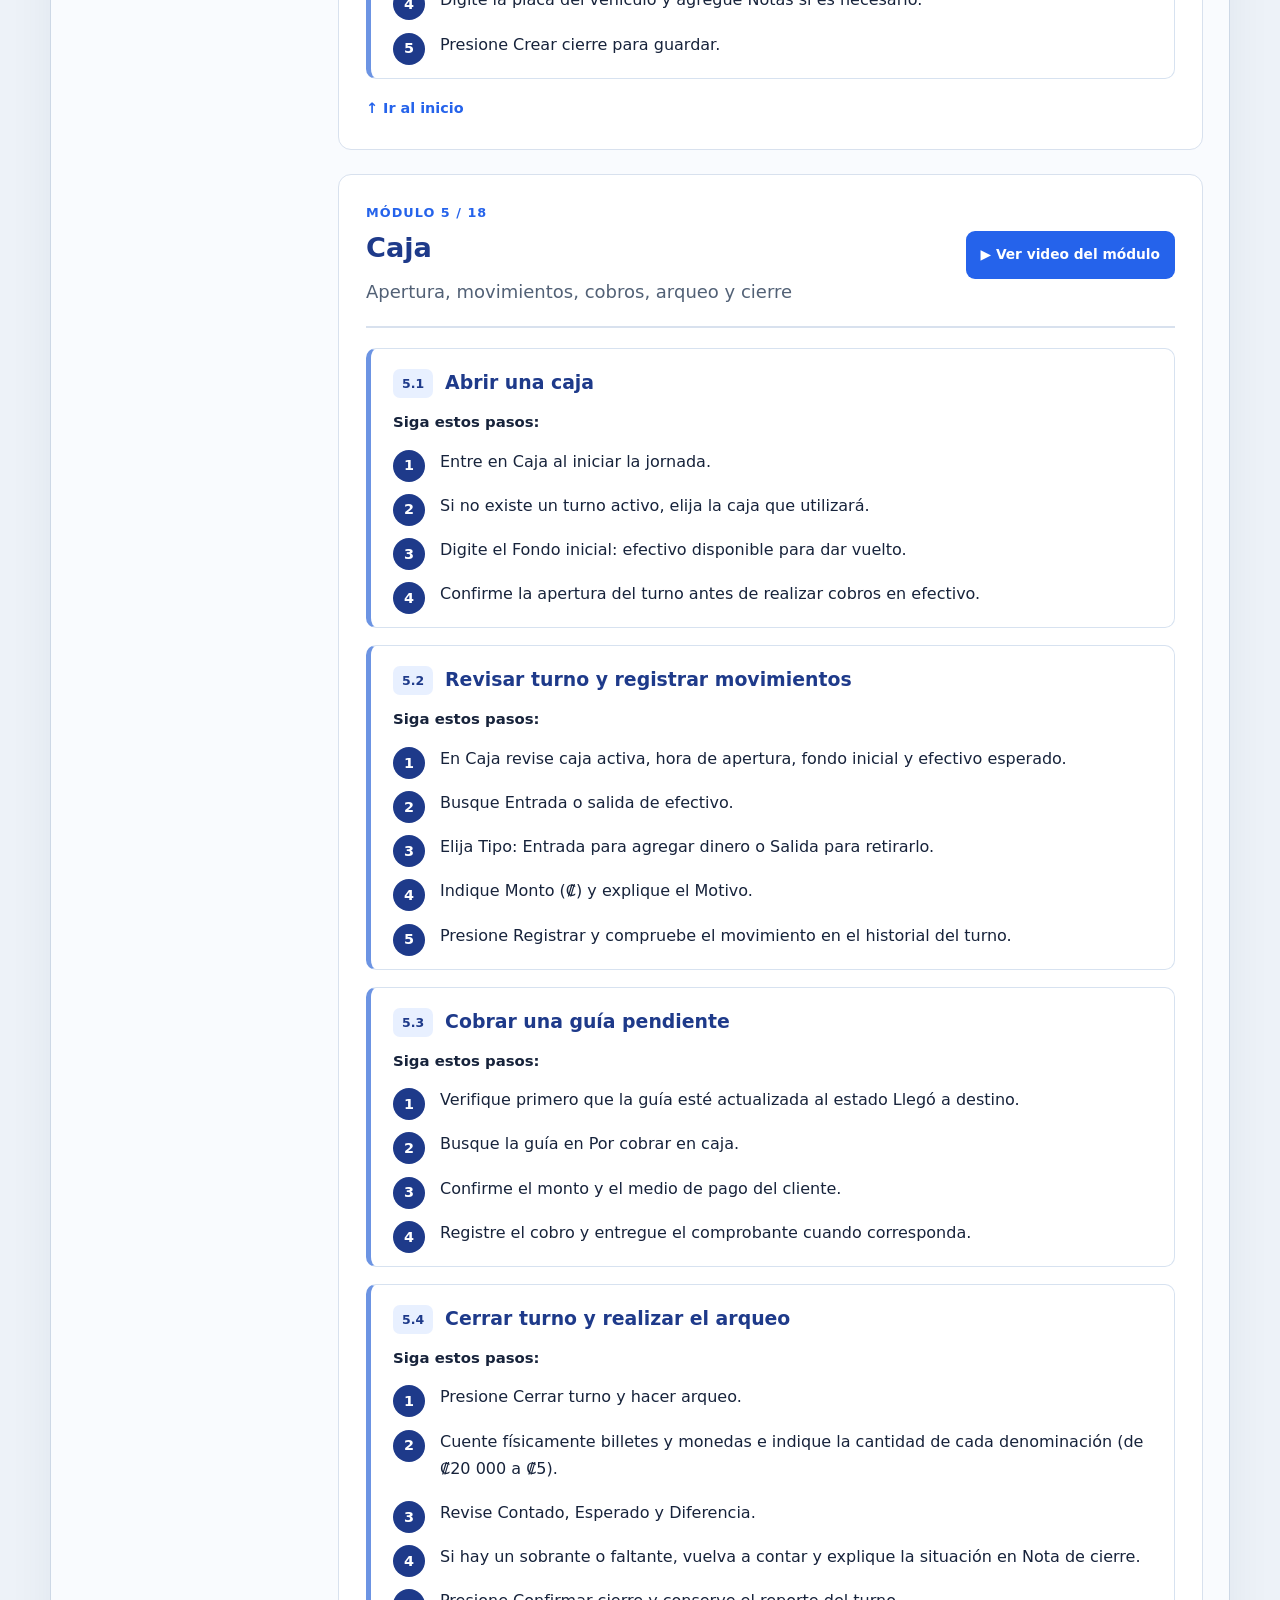
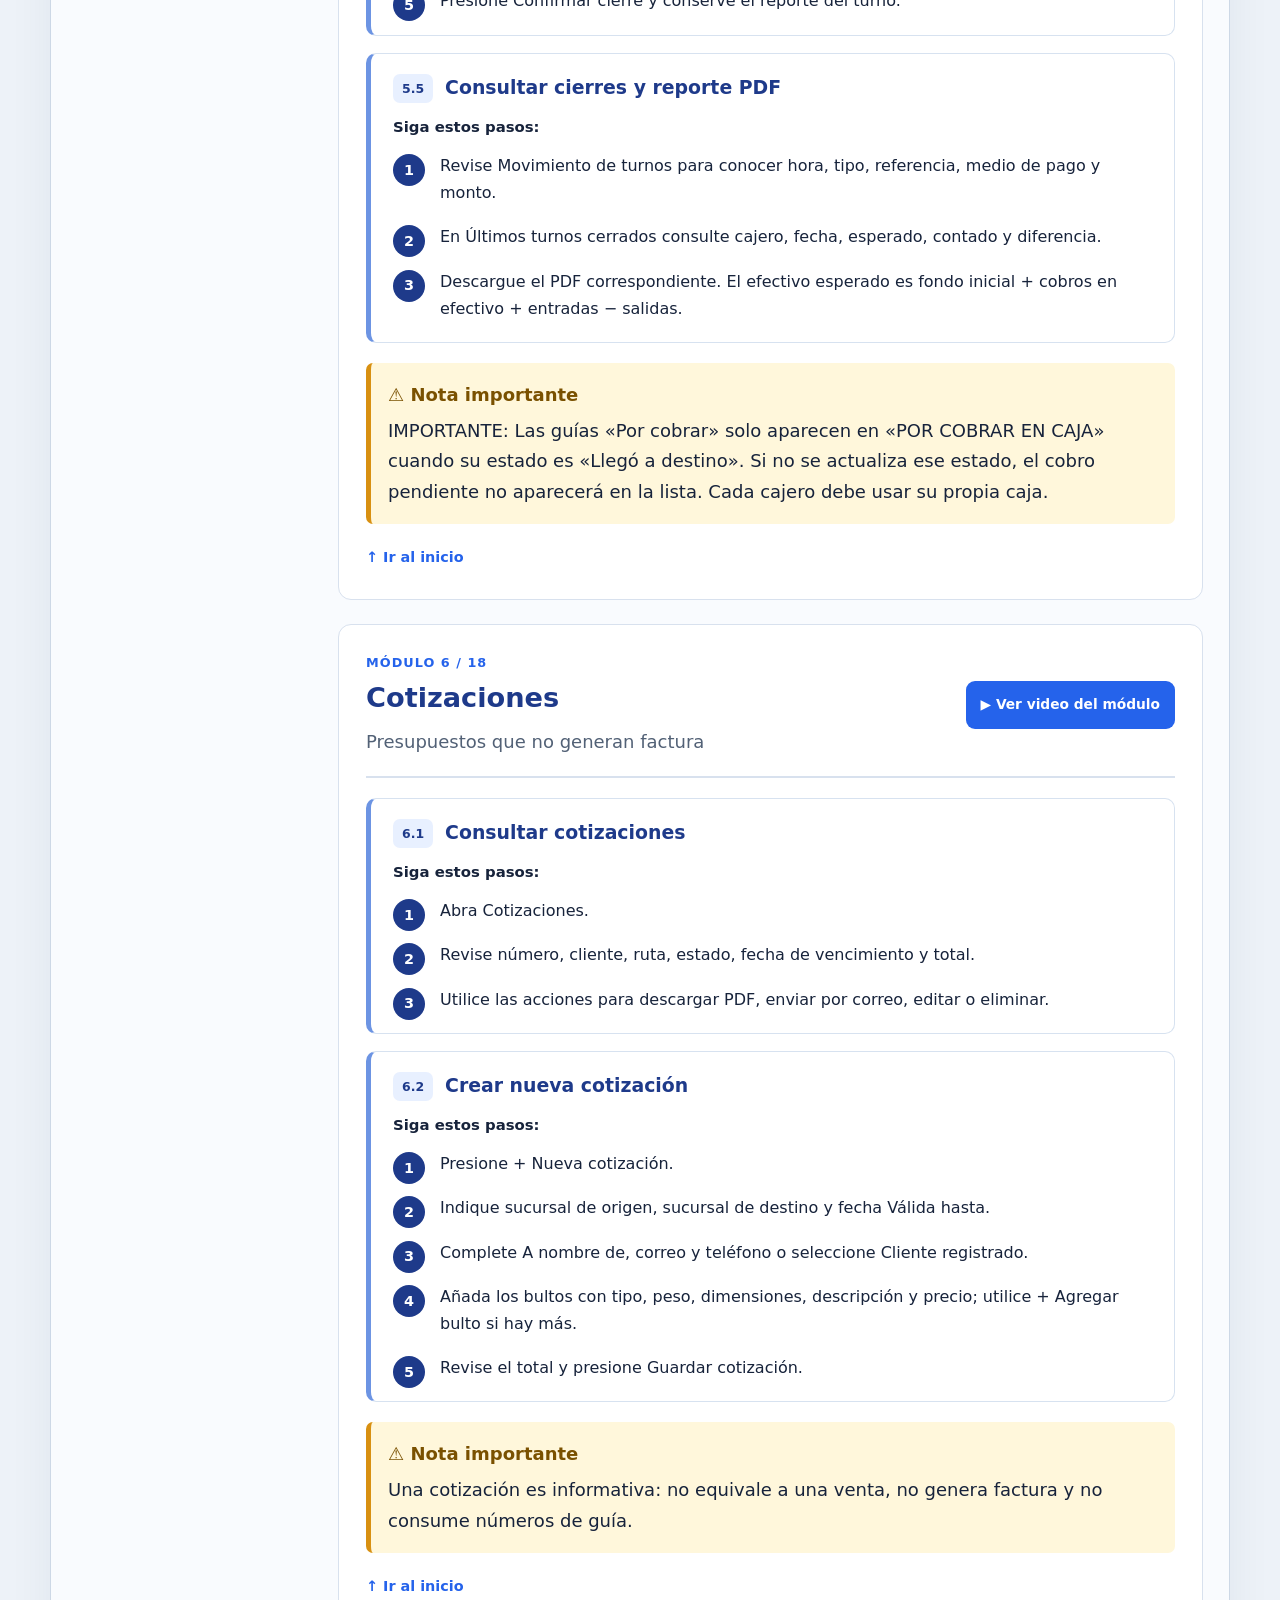
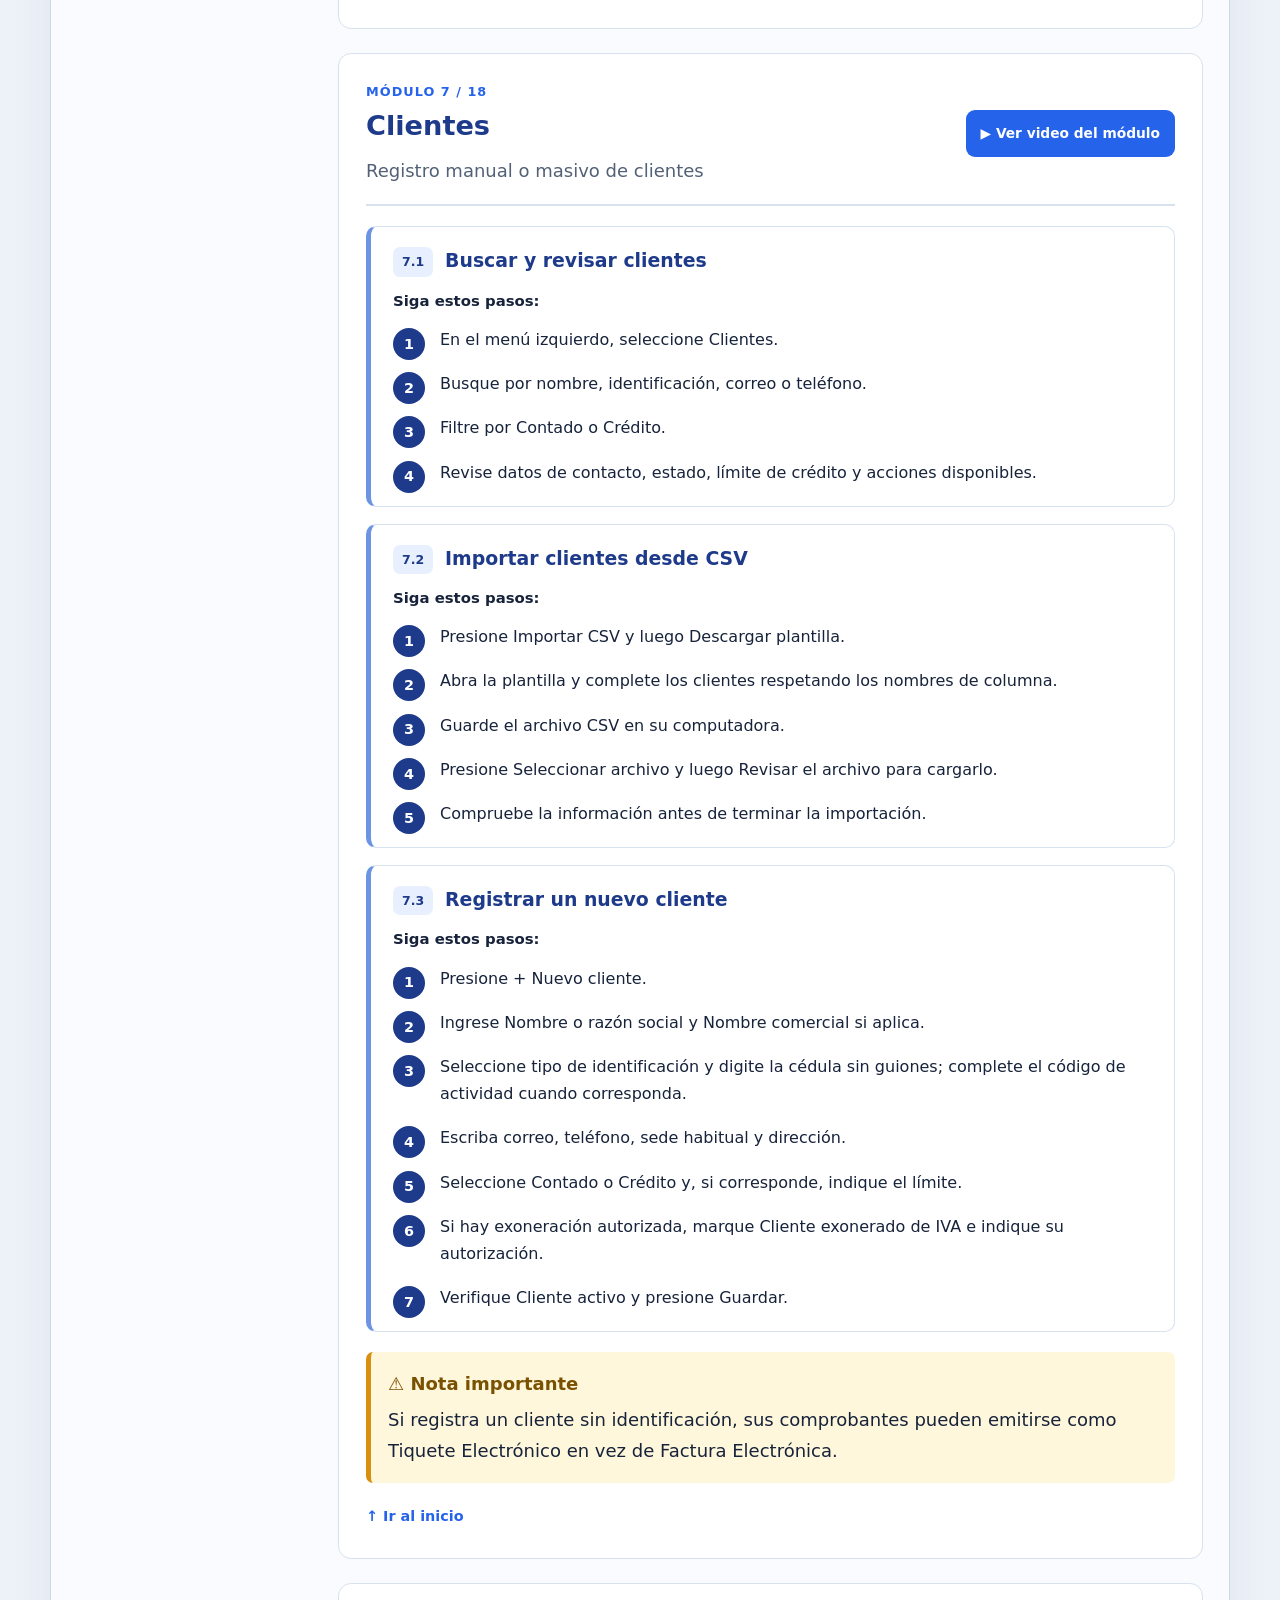
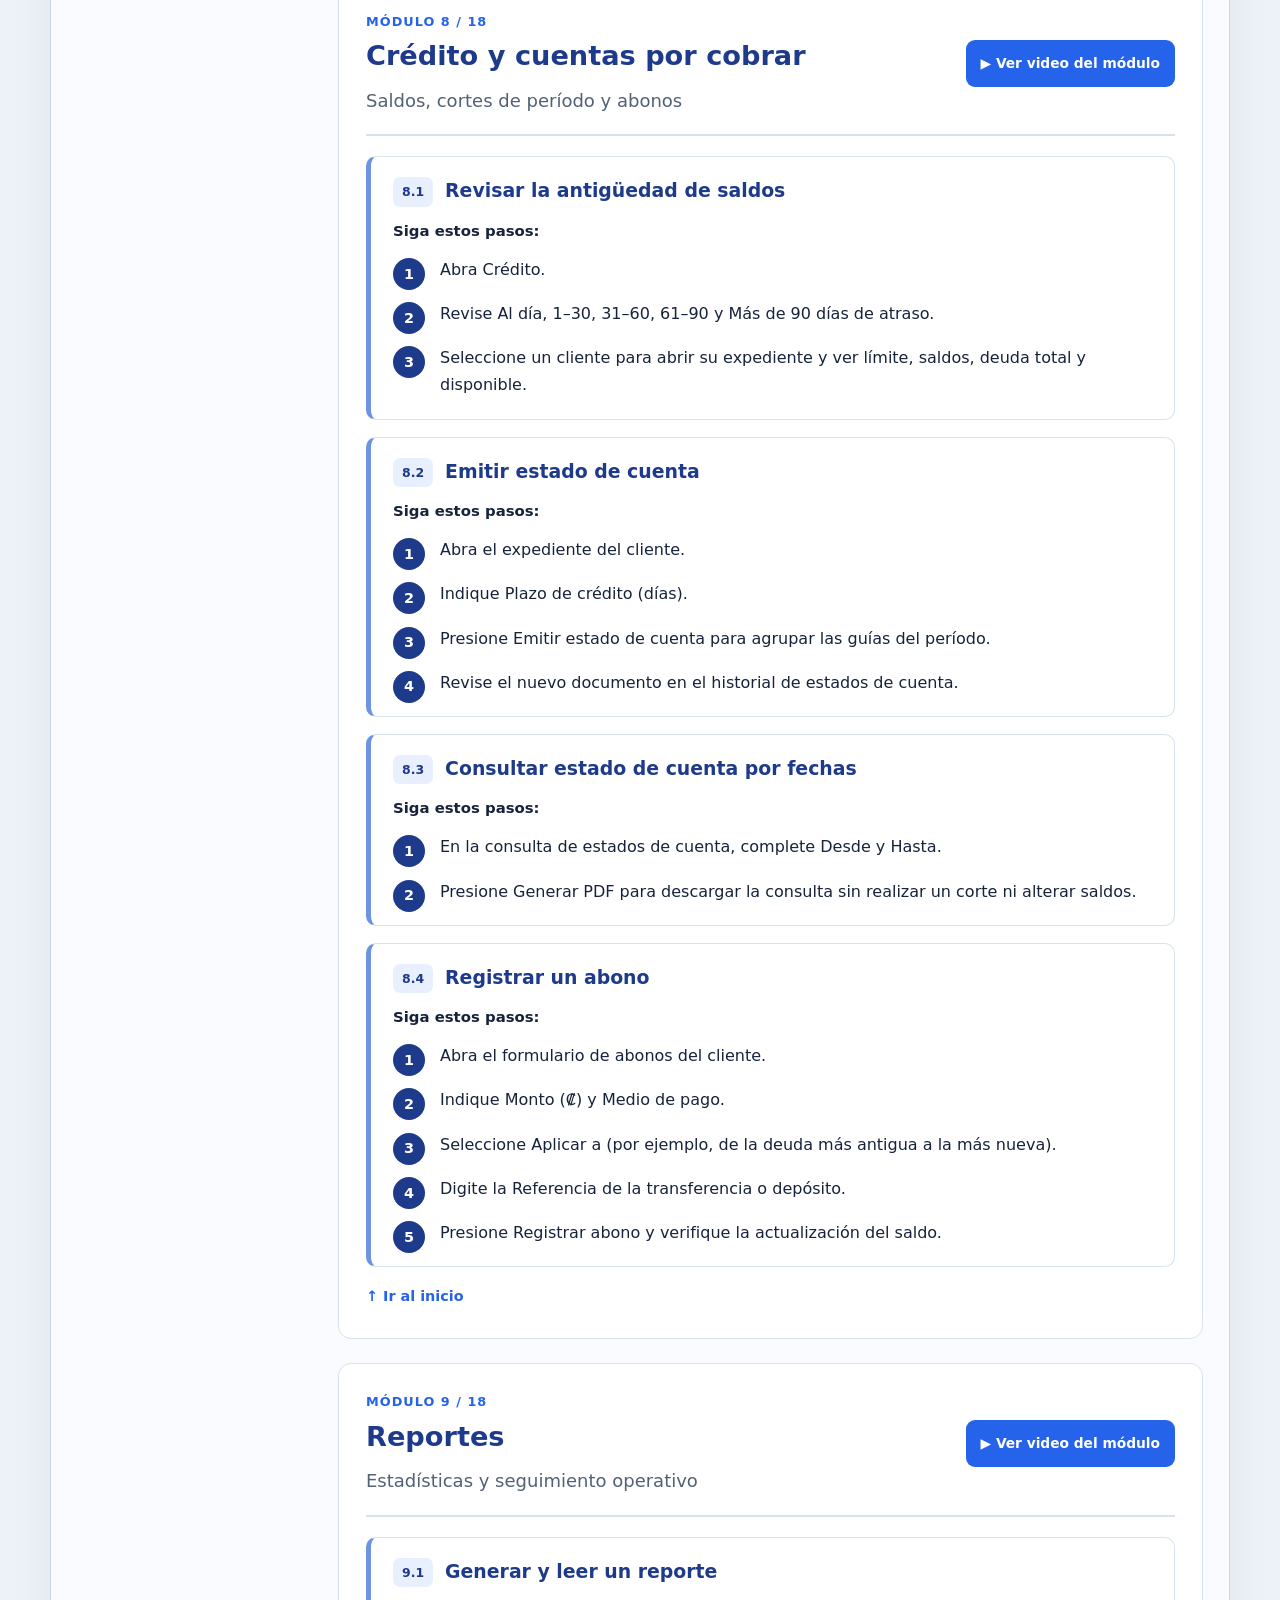
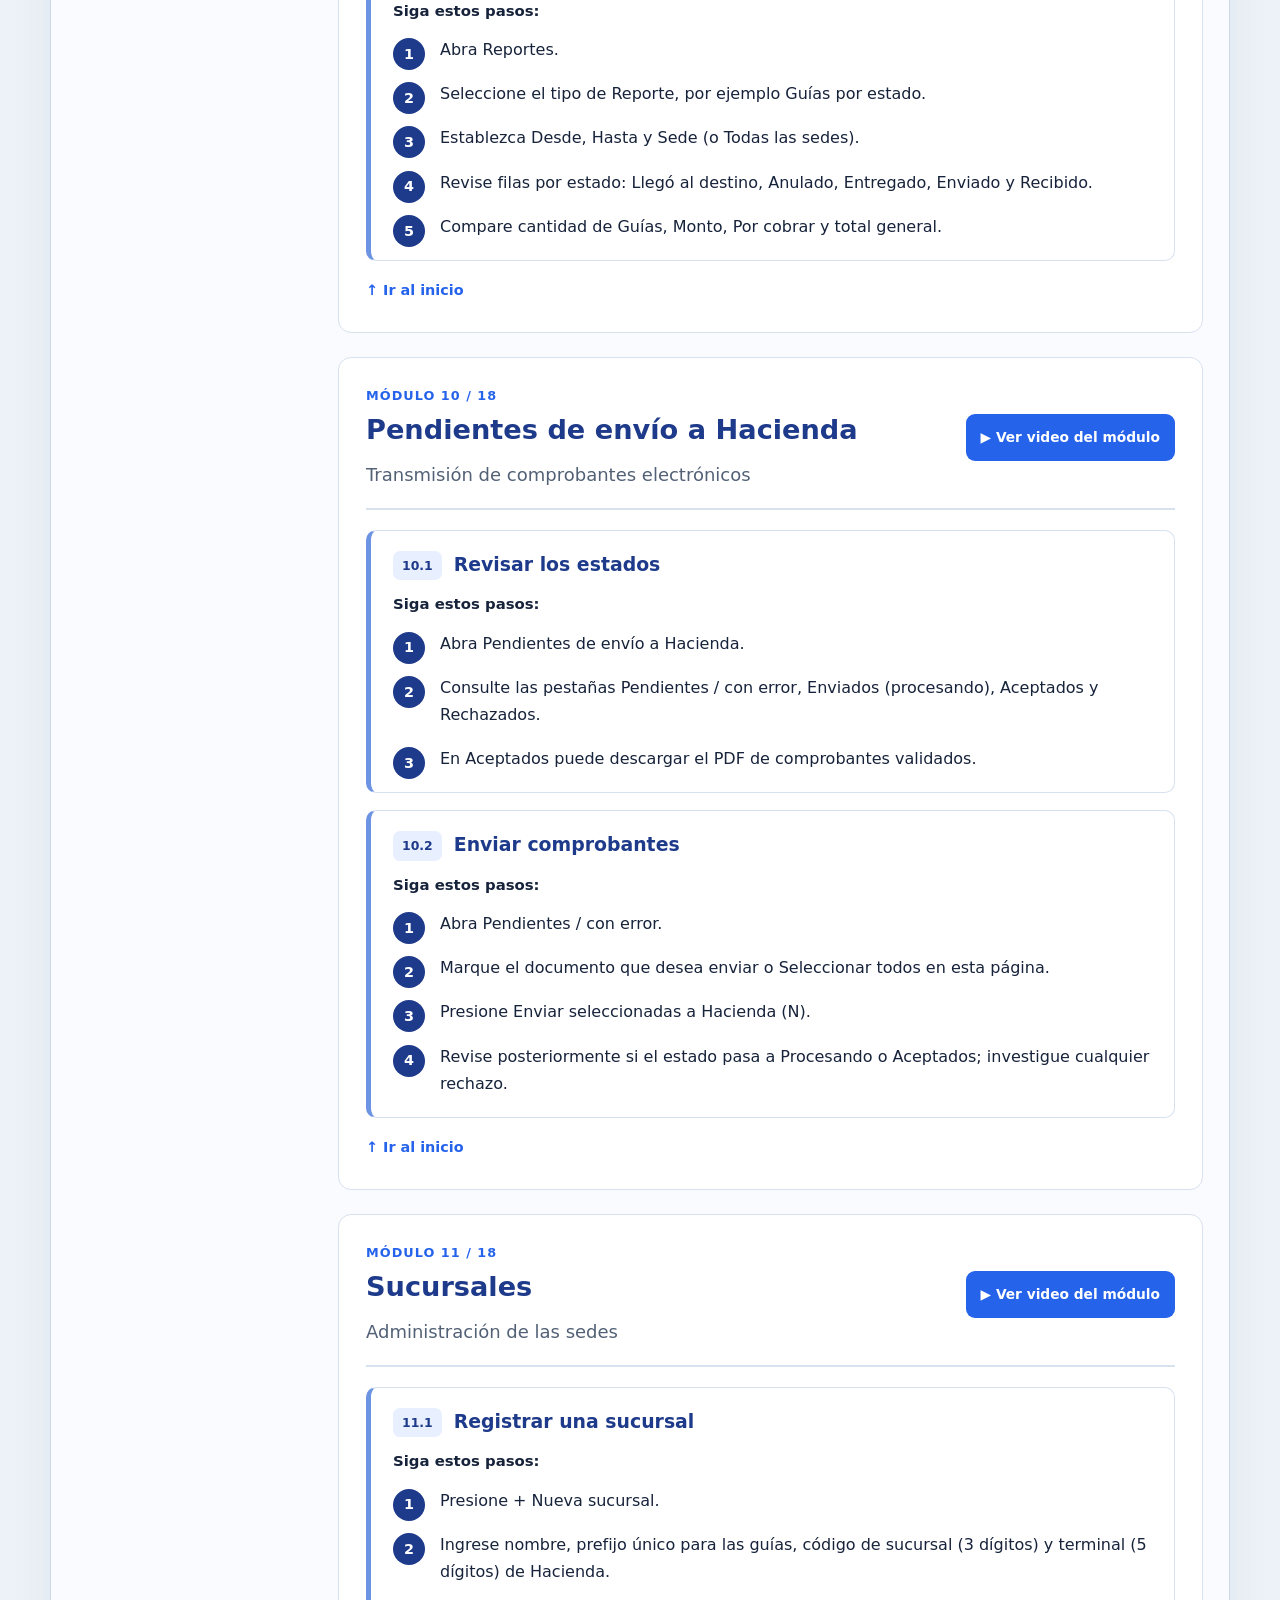
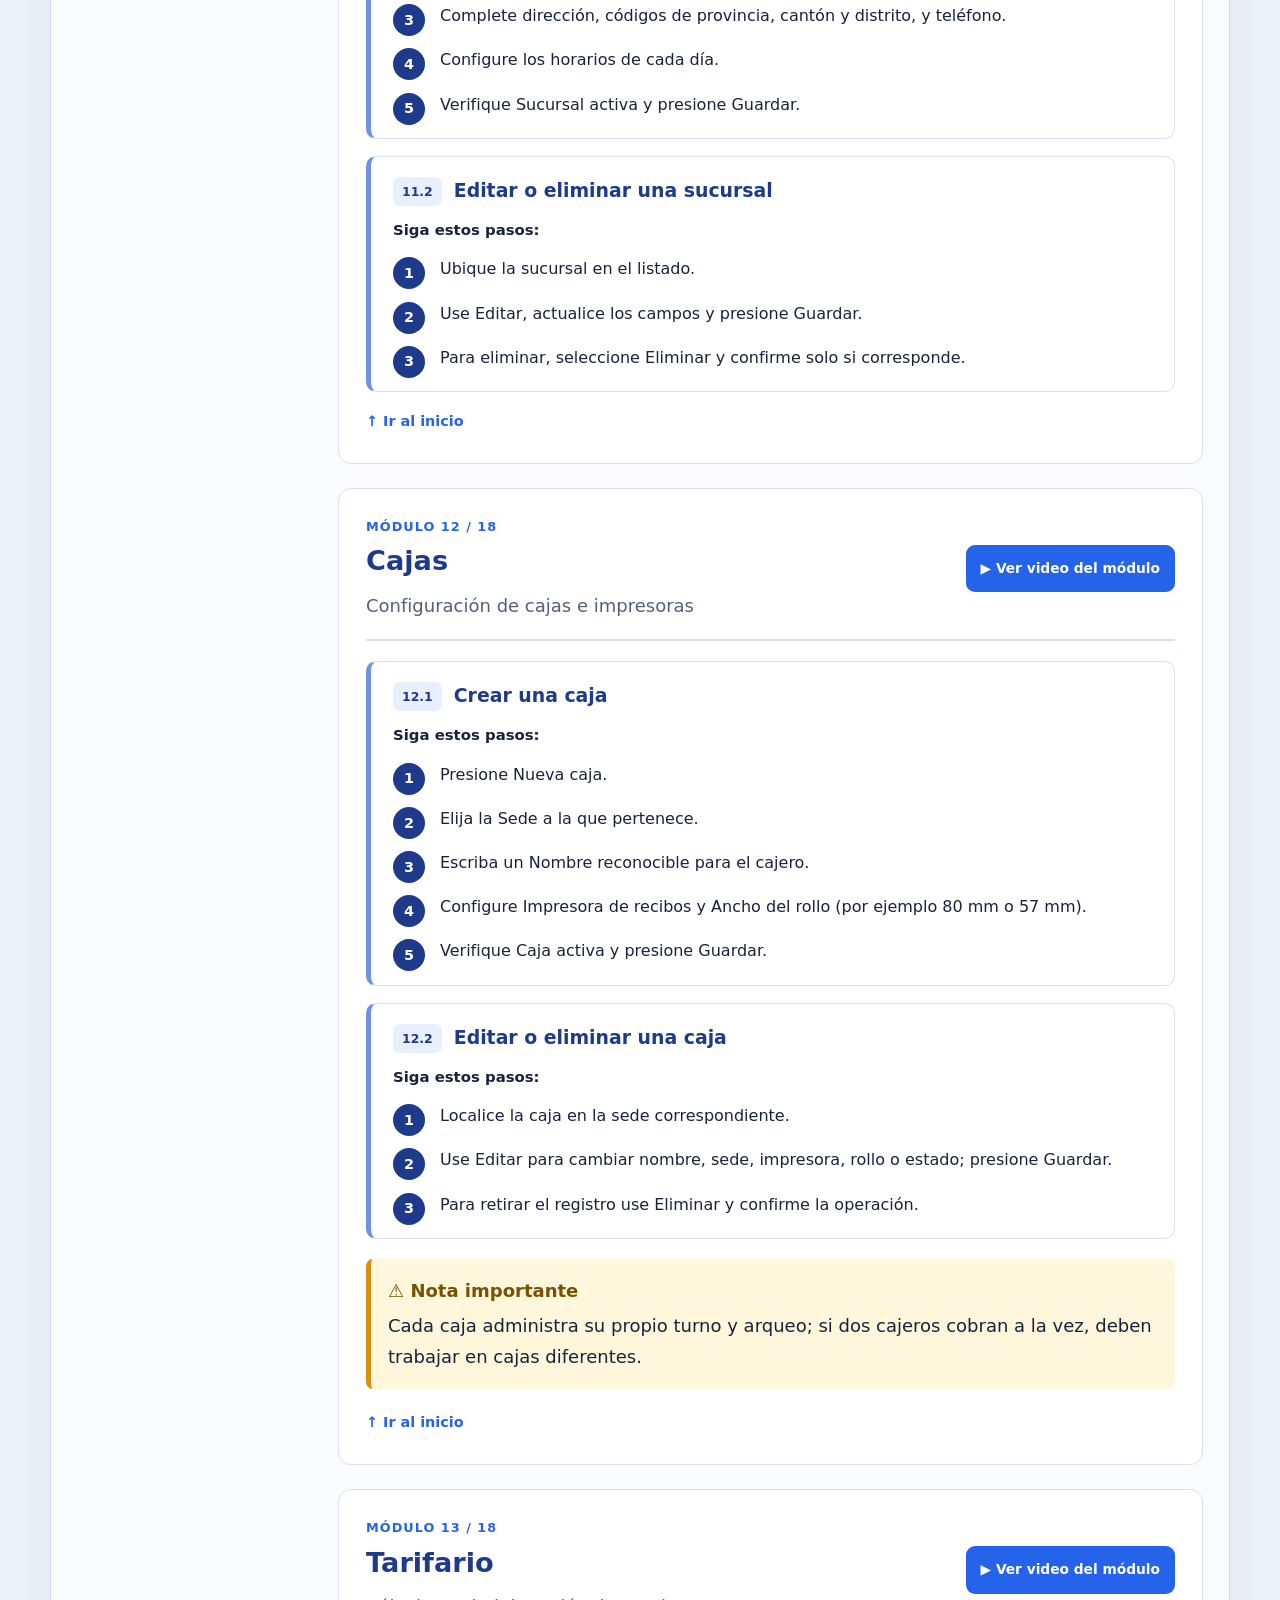
==== commit 5165adfb: "listo para revicion de QA" ====
--- a/guia-de-encomiendas.html
+++ b/guia-de-encomiendas.html
@@ -266,7 +266,7 @@
      <div class="module-header">
       <div>
        <div class="eyebrow">
-        M&Oacute;DULO 01 / 18
+        M&Oacute;DULO 1 / 18
        </div>
        <h2>
         Inicio
@@ -283,7 +283,7 @@
       <article class="task" id="inicio-t1">
        <div class="task-head">
         <span class="task-number">
-         01.01
+         1.1
         </span>
         <h3>
          Conocer el panel de inicio
@@ -313,7 +313,7 @@
       <article class="task" id="inicio-t2">
        <div class="task-head">
         <span class="task-number">
-         01.02
+         1.2
         </span>
         <h3>
          Usar la barra superior
@@ -339,14 +339,14 @@
       </article>
      </div>
      <a class="back-link" href="#contenido">
-      &uarr; Ir al &iacute;ndice
+       &uarr; Ir al inicio
      </a>
     </section>
     <section class="module" data-search="facturas / encomiendas registro, consulta e impresi&oacute;n de gu&iacute;as consultar y localizar una encomienda crear una nueva gu&iacute;a imprimir los documentos" id="mod-facturas">
      <div class="module-header">
       <div>
        <div class="eyebrow">
-        M&Oacute;DULO 02 / 18
+        M&Oacute;DULO 2 / 18
        </div>
        <h2>
         Facturas / Encomiendas
@@ -363,7 +363,7 @@
       <article class="task" id="facturas-t1">
        <div class="task-head">
         <span class="task-number">
-         02.01
+         2.1
         </span>
         <h3>
          Consultar y localizar una encomienda
@@ -393,7 +393,7 @@
       <article class="task" id="facturas-t2">
        <div class="task-head">
         <span class="task-number">
-         02.02
+         2.2
         </span>
         <h3>
          Crear una nueva gu&iacute;a
@@ -425,7 +425,7 @@
       </article>
 <article class="task" id="facturas-t4">
   <div class="task-head">
-    <span class="task-number">02.03</span>
+    <span class="task-number">2.3</span>
     <h3>Consultar detalles de una factura</h3>
     <button class="video-btn" data-title="Ingresar al sistema" data-video="assets/videos/facturas3.0 enco.mp4" type="button" style="margin-left: auto; flex: none;">
         ▶ Ver video del m&oacute;dulo
@@ -496,7 +496,7 @@
       <article class="task" id="facturas-t3">
        <div class="task-head">
         <span class="task-number">
-         02.04
+         2.4
         </span>
         <h3>
          Imprimir los documentos
@@ -510,7 +510,7 @@
          Localice la gu&iacute;a guardada en la lista.
         </li>
         <li>
-         Use las acciones para imprimir la etiqueta del bulto, el recibo del cliente o la factura.
+         Use las acciones para imprimir la etiqueta del bulto <i class="ico ico-cubo"></i>, el recibo del cliente <i class="ico ico-recibo"></i> o la factura <i class="ico ico-documento"></i>.
         </li>
         <li>
          Compruebe que la impresora tenga papel y que la etiqueta quede visible en el paquete.
@@ -525,14 +525,14 @@
       
      </div>
      <a class="back-link" href="#contenido">
-      &uarr; Ir al &iacute;ndice
+       &uarr; Ir al inicio
      </a>
     </section>
    <section class="module" data-search="mi ruta viajes asignados repartidores entregas reportar problemas escanear guías" id="mod-mi-ruta">
   <div class="module-header">
     <div>
       <div class="eyebrow">
-        M&Oacute;DULO 03 / 18
+        M&Oacute;DULO 3 / 18
       </div>
       <h2>Mi ruta</h2>
       <p>Consulta y gestión de viajes y entregas asignadas al repartidor.</p>
@@ -546,7 +546,7 @@
   <div class="task-grid">
     <article class="task" id="mi-ruta-t1">
       <div class="task-head">
-        <span class="task-number">03.01</span>
+        <span class="task-number">3.1</span>
         <h3>Consultar y gestionar entregas asignadas</h3>
       </div>
 
@@ -594,17 +594,26 @@
         </li>
       </ol>
     </article>
+
+    <aside class="alert">
+      <strong>
+       ⚠ Nota importante
+      </strong>
+      <p>
+       IMPORTANTE: Es obligatorio iniciar sesión previamente con las credenciales del repartidor para poder acceder a la sección "Mi ruta" y gestionar las entregas asignadas. 
+      </p>
+     </aside>
   </div>
 
   <a class="back-link" href="#contenido">
-    &uarr; Ir al &iacute;ndice
+     &uarr; Ir al inicio
   </a>
 </section>
     <section class="module" data-search="cierres de env&iacute;o manifiestos de los paquetes que viajan juntos consultar cierres existentes crear un cierre de env&iacute;o" id="mod-cierres-envio">
      <div class="module-header">
       <div>
        <div class="eyebrow">
-        M&Oacute;DULO 04 / 18
+        M&Oacute;DULO 4 / 18
        </div>
        <h2>
         Cierres de env&iacute;o
@@ -621,7 +630,7 @@
       <article class="task" id="cierres-envio-t1">
        <div class="task-head">
         <span class="task-number">
-         04.01
+         4.1
         </span>
         <h3>
          Consultar cierres existentes
@@ -648,7 +657,7 @@
       <article class="task" id="cierres-envio-t2">
        <div class="task-head">
         <span class="task-number">
-         04.02
+         4.2
         </span>
         <h3>
          Crear un cierre de env&iacute;o
@@ -677,14 +686,14 @@
       </article>
      </div>
      <a class="back-link" href="#contenido">
-      &uarr; Ir al &iacute;ndice
+       &uarr; Ir al inicio
      </a>
     </section>
     <section class="module" data-search="caja apertura, movimientos, cobros, arqueo y cierre abrir una caja revisar turno y registrar movimientos cobrar una gu&iacute;a pendiente cerrar turno y realizar el arqueo consultar cierres y reporte pdf" id="mod-caja">
      <div class="module-header">
       <div>
        <div class="eyebrow">
-        M&Oacute;DULO 05 / 18
+        M&Oacute;DULO 5 / 18
        </div>
        <h2>
         Caja
@@ -701,7 +710,7 @@
       <article class="task" id="caja-t1">
        <div class="task-head">
         <span class="task-number">
-         05.01
+         5.1
         </span>
         <h3>
          Abrir una caja
@@ -728,7 +737,7 @@
       <article class="task" id="caja-t2">
        <div class="task-head">
         <span class="task-number">
-         05.02
+         5.2
         </span>
         <h3>
          Revisar turno y registrar movimientos
@@ -758,7 +767,7 @@
       <article class="task" id="caja-t3">
        <div class="task-head">
         <span class="task-number">
-         05.03
+         5.3
         </span>
         <h3>
          Cobrar una gu&iacute;a pendiente
@@ -785,7 +794,7 @@
       <article class="task" id="caja-t4">
        <div class="task-head">
         <span class="task-number">
-         05.04
+         5.4
         </span>
         <h3>
          Cerrar turno y realizar el arqueo
@@ -815,7 +824,7 @@
       <article class="task" id="caja-t5">
        <div class="task-head">
         <span class="task-number">
-         05.05
+         5.5
         </span>
         <h3>
          Consultar cierres y reporte PDF
@@ -846,14 +855,14 @@
       </p>
      </aside>
      <a class="back-link" href="#contenido">
-      &uarr; Ir al &iacute;ndice
+       &uarr; Ir al inicio
      </a>
     </section>
     <section class="module" data-search="cotizaciones presupuestos que no generan factura consultar cotizaciones crear nueva cotizaci&oacute;n" id="mod-cotizaciones">
      <div class="module-header">
       <div>
        <div class="eyebrow">
-        M&Oacute;DULO 06 / 18
+        M&Oacute;DULO 6 / 18
        </div>
        <h2>
         Cotizaciones
@@ -870,7 +879,7 @@
       <article class="task" id="cotizaciones-t1">
        <div class="task-head">
         <span class="task-number">
-         06.01
+         6.1
         </span>
         <h3>
          Consultar cotizaciones
@@ -894,7 +903,7 @@
       <article class="task" id="cotizaciones-t2">
        <div class="task-head">
         <span class="task-number">
-         06.02
+         6.2
         </span>
         <h3>
          Crear nueva cotizaci&oacute;n
@@ -931,14 +940,14 @@
       </p>
      </aside>
      <a class="back-link" href="#contenido">
-      &uarr; Ir al &iacute;ndice
+       &uarr; Ir al inicio
      </a>
     </section>
     <section class="module" data-search="clientes registro manual o masivo de clientes buscar y revisar clientes importar clientes desde csv registrar un nuevo cliente" id="mod-clientes">
      <div class="module-header">
       <div>
        <div class="eyebrow">
-        M&Oacute;DULO 07 / 18
+        M&Oacute;DULO 7 / 18
        </div>
        <h2>
         Clientes
@@ -955,7 +964,7 @@
       <article class="task" id="clientes-t1">
        <div class="task-head">
         <span class="task-number">
-         07.01
+         7.1
         </span>
         <h3>
          Buscar y revisar clientes
@@ -982,7 +991,7 @@
       <article class="task" id="clientes-t2">
        <div class="task-head">
         <span class="task-number">
-         07.02
+         7.2
         </span>
         <h3>
          Importar clientes desde CSV
@@ -1012,7 +1021,7 @@
       <article class="task" id="clientes-t3">
        <div class="task-head">
         <span class="task-number">
-         07.03
+         7.3
         </span>
         <h3>
          Registrar un nuevo cliente
@@ -1055,14 +1064,14 @@
       </p>
      </aside>
      <a class="back-link" href="#contenido">
-      &uarr; Ir al &iacute;ndice
+       &uarr; Ir al inicio
      </a>
     </section>
     <section class="module" data-search="cr&eacute;dito y cuentas por cobrar saldos, cortes de per&iacute;odo y abonos revisar la antig&uuml;edad de saldos emitir estado de cuenta consultar estado de cuenta por fechas registrar un abono" id="mod-credito">
      <div class="module-header">
       <div>
        <div class="eyebrow">
-        M&Oacute;DULO 08 / 18
+        M&Oacute;DULO 8 / 18
        </div>
        <h2>
         Cr&eacute;dito y cuentas por cobrar
@@ -1079,7 +1088,7 @@
       <article class="task" id="credito-t1">
        <div class="task-head">
         <span class="task-number">
-         08.01
+         8.1
         </span>
         <h3>
          Revisar la antig&uuml;edad de saldos
@@ -1103,7 +1112,7 @@
       <article class="task" id="credito-t2">
        <div class="task-head">
         <span class="task-number">
-         08.02
+         8.2
         </span>
         <h3>
          Emitir estado de cuenta
@@ -1130,7 +1139,7 @@
       <article class="task" id="credito-t3">
        <div class="task-head">
         <span class="task-number">
-         08.03
+         8.3
         </span>
         <h3>
          Consultar estado de cuenta por fechas
@@ -1151,7 +1160,7 @@
       <article class="task" id="credito-t4">
        <div class="task-head">
         <span class="task-number">
-         08.04
+         8.4
         </span>
         <h3>
          Registrar un abono
@@ -1180,14 +1189,14 @@
       </article>
      </div>
      <a class="back-link" href="#contenido">
-      &uarr; Ir al &iacute;ndice
+       &uarr; Ir al inicio
      </a>
     </section>
     <section class="module" data-search="reportes estad&iacute;sticas y seguimiento operativo generar y leer un reporte" id="mod-reportes">
      <div class="module-header">
       <div>
        <div class="eyebrow">
-        M&Oacute;DULO 09 / 18
+        M&Oacute;DULO 9 / 18
        </div>
        <h2>
         Reportes
@@ -1204,7 +1213,7 @@
       <article class="task" id="reportes-t1">
        <div class="task-head">
         <span class="task-number">
-         09.01
+         9.1
         </span>
         <h3>
          Generar y leer un reporte
@@ -1233,7 +1242,7 @@
       </article>
      </div>
      <a class="back-link" href="#contenido">
-      &uarr; Ir al &iacute;ndice
+       &uarr; Ir al inicio
      </a>
     </section>
     <section class="module" data-search="pendientes de env&iacute;o a hacienda transmisi&oacute;n de comprobantes electr&oacute;nicos revisar los estados enviar comprobantes" id="mod-hacienda">
@@ -1257,7 +1266,7 @@
       <article class="task" id="hacienda-t1">
        <div class="task-head">
         <span class="task-number">
-         10.01
+         10.1
         </span>
         <h3>
          Revisar los estados
@@ -1281,7 +1290,7 @@
       <article class="task" id="hacienda-t2">
        <div class="task-head">
         <span class="task-number">
-         10.02
+         10.2
         </span>
         <h3>
          Enviar comprobantes
@@ -1307,7 +1316,7 @@
       </article>
      </div>
      <a class="back-link" href="#contenido">
-      &uarr; Ir al &iacute;ndice
+       &uarr; Ir al inicio
      </a>
     </section>
     <section class="module" data-search="sucursales administraci&oacute;n de las sedes registrar una sucursal editar o eliminar una sucursal" id="mod-sucursales">
@@ -1331,7 +1340,7 @@
       <article class="task" id="sucursales-t1">
        <div class="task-head">
         <span class="task-number">
-         11.01
+         11.1
         </span>
         <h3>
          Registrar una sucursal
@@ -1361,7 +1370,7 @@
       <article class="task" id="sucursales-t2">
        <div class="task-head">
         <span class="task-number">
-         11.02
+         11.2
         </span>
         <h3>
          Editar o eliminar una sucursal
@@ -1384,7 +1393,7 @@
       </article>
      </div>
      <a class="back-link" href="#contenido">
-      &uarr; Ir al &iacute;ndice
+       &uarr; Ir al inicio
      </a>
     </section>
     <section class="module" data-search="cajas configuraci&oacute;n de cajas e impresoras crear una caja editar o eliminar una caja" id="mod-cajas">
@@ -1408,7 +1417,7 @@
       <article class="task" id="cajas-t1">
        <div class="task-head">
         <span class="task-number">
-         12.01
+         12.1
         </span>
         <h3>
          Crear una caja
@@ -1438,7 +1447,7 @@
       <article class="task" id="cajas-t2">
        <div class="task-head">
         <span class="task-number">
-         12.02
+         12.2
         </span>
         <h3>
          Editar o eliminar una caja
@@ -1469,7 +1478,7 @@
       </p>
      </aside>
      <a class="back-link" href="#contenido">
-      &uarr; Ir al &iacute;ndice
+       &uarr; Ir al inicio
      </a>
     </section>
     <section class="module" data-search="tarifario c&aacute;lculo y administraci&oacute;n de precios probar una cotizaci&oacute;n crear una tarifa editar o eliminar una tarifa" id="mod-tarifario">
@@ -1493,7 +1502,7 @@
       <article class="task" id="tarifario-t1">
        <div class="task-head">
         <span class="task-number">
-         13.01
+         13.1
         </span>
         <h3>
          Probar una cotizaci&oacute;n
@@ -1520,7 +1529,7 @@
       <article class="task" id="tarifario-t2">
        <div class="task-head">
         <span class="task-number">
-         13.02
+         13.2
         </span>
         <h3>
          Crear una tarifa
@@ -1550,7 +1559,7 @@
       <article class="task" id="tarifario-t3">
        <div class="task-head">
         <span class="task-number">
-         13.03
+         13.3
         </span>
         <h3>
          Editar o eliminar una tarifa
@@ -1581,7 +1590,7 @@
       </p>
      </aside>
      <a class="back-link" href="#contenido">
-      &uarr; Ir al &iacute;ndice
+       &uarr; Ir al inicio
      </a>
     </section>
     <section class="module" data-search="rutas trayectos entre sucursales crear una ruta editar o eliminar una ruta" id="mod-rutas">
@@ -1605,7 +1614,7 @@
       <article class="task" id="rutas-t1">
        <div class="task-head">
         <span class="task-number">
-         14.01
+         14.1
         </span>
         <h3>
          Crear una ruta
@@ -1629,7 +1638,7 @@
       <article class="task" id="rutas-t2">
        <div class="task-head">
         <span class="task-number">
-         14.02
+         14.2
         </span>
         <h3>
          Editar o eliminar una ruta
@@ -1652,7 +1661,7 @@
       </article>
      </div>
      <a class="back-link" href="#contenido">
-      &uarr; Ir al &iacute;ndice
+       &uarr; Ir al inicio
      </a>
     </section>
     <section class="module" data-search="tipos de bulto categor&iacute;as de los paquetes crear un tipo de bulto editar o eliminar un tipo de bulto" id="mod-bultos">
@@ -1676,7 +1685,7 @@
       <article class="task" id="bultos-t1">
        <div class="task-head">
         <span class="task-number">
-         15.01
+         15.1
         </span>
         <h3>
          Crear un tipo de bulto
@@ -1703,7 +1712,7 @@
       <article class="task" id="bultos-t2">
        <div class="task-head">
         <span class="task-number">
-         15.02
+         15.2
         </span>
         <h3>
          Editar o eliminar un tipo de bulto
@@ -1726,7 +1735,7 @@
       </article>
      </div>
      <a class="back-link" href="#contenido">
-      &uarr; Ir al &iacute;ndice
+       &uarr; Ir al inicio
      </a>
     </section>
     <section class="module" data-search="impuestos configuraci&oacute;n de tasas tributarias registrar un impuesto editar o desactivar un impuesto" id="mod-impuestos">
@@ -1750,7 +1759,7 @@
       <article class="task" id="impuestos-t1">
        <div class="task-head">
         <span class="task-number">
-         16.01
+         16.1
         </span>
         <h3>
          Registrar un impuesto
@@ -1777,7 +1786,7 @@
       <article class="task" id="impuestos-t2">
        <div class="task-head">
         <span class="task-number">
-         16.02
+         16.2
         </span>
         <h3>
          Editar o desactivar un impuesto
@@ -1800,7 +1809,7 @@
       </article>
      </div>
      <a class="back-link" href="#contenido">
-      &uarr; Ir al &iacute;ndice
+       &uarr; Ir al inicio
      </a>
     </section>
     <section class="module" data-search="usuarios cuentas de acceso y roles crear un usuario editar el rol u otros datos desactivar o eliminar un usuario" id="mod-usuarios">
@@ -1824,7 +1833,7 @@
       <article class="task" id="usuarios-t1">
        <div class="task-head">
         <span class="task-number">
-         17.01
+         17.1
         </span>
         <h3>
          Crear un usuario
@@ -1851,7 +1860,7 @@
       <article class="task" id="usuarios-t2">
        <div class="task-head">
         <span class="task-number">
-         17.02
+         17.2
         </span>
         <h3>
          Editar el rol u otros datos
@@ -1878,7 +1887,7 @@
       <article class="task" id="usuarios-t3">
        <div class="task-head">
         <span class="task-number">
-         17.03
+         17.3
         </span>
         <h3>
          Desactivar o eliminar un usuario
@@ -1909,7 +1918,7 @@
       </p>
      </aside>
      <a class="back-link" href="#contenido">
-      &uarr; Ir al &iacute;ndice
+       &uarr; Ir al inicio
      </a>
     </section>
     <section class="module" data-search="actividad de usuarios bit&aacute;cora de eventos filtrar actividad consultar un evento" id="mod-actividad">
@@ -1933,7 +1942,7 @@
       <article class="task" id="actividad-t1">
        <div class="task-head">
         <span class="task-number">
-         18.01
+         18.1
         </span>
         <h3>
          Filtrar actividad
@@ -1957,7 +1966,7 @@
       <article class="task" id="actividad-t2">
        <div class="task-head">
         <span class="task-number">
-         18.02
+         18.2
         </span>
         <h3>
          Consultar un evento
@@ -1980,7 +1989,7 @@
       </article>
      </div>
      <a class="back-link" href="#contenido">
-      &uarr; Ir al &iacute;ndice
+       &uarr; Ir al inicio
      </a>
     </section>
     <section class="module appendix" id="problemas">
--- a/estilos/style.css
+++ b/estilos/style.css
@@ -147,4 +147,25 @@
     50% {
         text-shadow: 0 0 15px #67e8f9;
     }
+}
+.ico {
+  display: inline-block;
+  width: 1.1em;
+  height: 1.1em;
+  vertical-align: -0.2em;
+  background-color: currentColor;
+  -webkit-mask: var(--i) center / contain no-repeat;
+          mask: var(--i) center / contain no-repeat;
+}
+
+.ico-cubo {
+  --i: url("data:image/svg+xml,%3Csvg xmlns='http://www.w3.org/2000/svg' viewBox='0 0 24 24' fill='none' stroke='black' stroke-width='2' stroke-linecap='round' stroke-linejoin='round'%3E%3Cpath d='M21 8a2 2 0 0 0-1-1.73l-7-4a2 2 0 0 0-2 0l-7 4A2 2 0 0 0 3 8v8a2 2 0 0 0 1 1.73l7 4a2 2 0 0 0 2 0l7-4A2 2 0 0 0 21 16Z'/%3E%3Cpath d='m3.3 7 8.7 5 8.7-5'/%3E%3Cpath d='M12 22V12'/%3E%3C/svg%3E");
+}
+
+.ico-recibo {
+  --i: url("data:image/svg+xml,%3Csvg xmlns='http://www.w3.org/2000/svg' viewBox='0 0 24 24' fill='none' stroke='black' stroke-width='2' stroke-linecap='round' stroke-linejoin='round'%3E%3Cpath d='M4 2v20l2-1 2 1 2-1 2 1 2-1 2 1 2-1 2 1V2l-2 1-2-1-2 1-2-1-2 1-2-1-2 1Z'/%3E%3Cpath d='M15 8.5 9 15.5'/%3E%3Ccircle cx='9.5' cy='9' r='.6'/%3E%3Ccircle cx='14.5' cy='15' r='.6'/%3E%3C/svg%3E");
+}
+
+.ico-documento {
+  --i: url("data:image/svg+xml,%3Csvg xmlns='http://www.w3.org/2000/svg' viewBox='0 0 24 24' fill='none' stroke='black' stroke-width='2' stroke-linecap='round' stroke-linejoin='round'%3E%3Cpath d='M15 2H6a2 2 0 0 0-2 2v16a2 2 0 0 0 2 2h12a2 2 0 0 0 2-2V7Z'/%3E%3Cpath d='M14 2v4a2 2 0 0 0 2 2h4'/%3E%3Cpath d='M10 9H8'/%3E%3Cpath d='M16 13H8'/%3E%3Cpath d='M16 17H8'/%3E%3C/svg%3E");
 }
